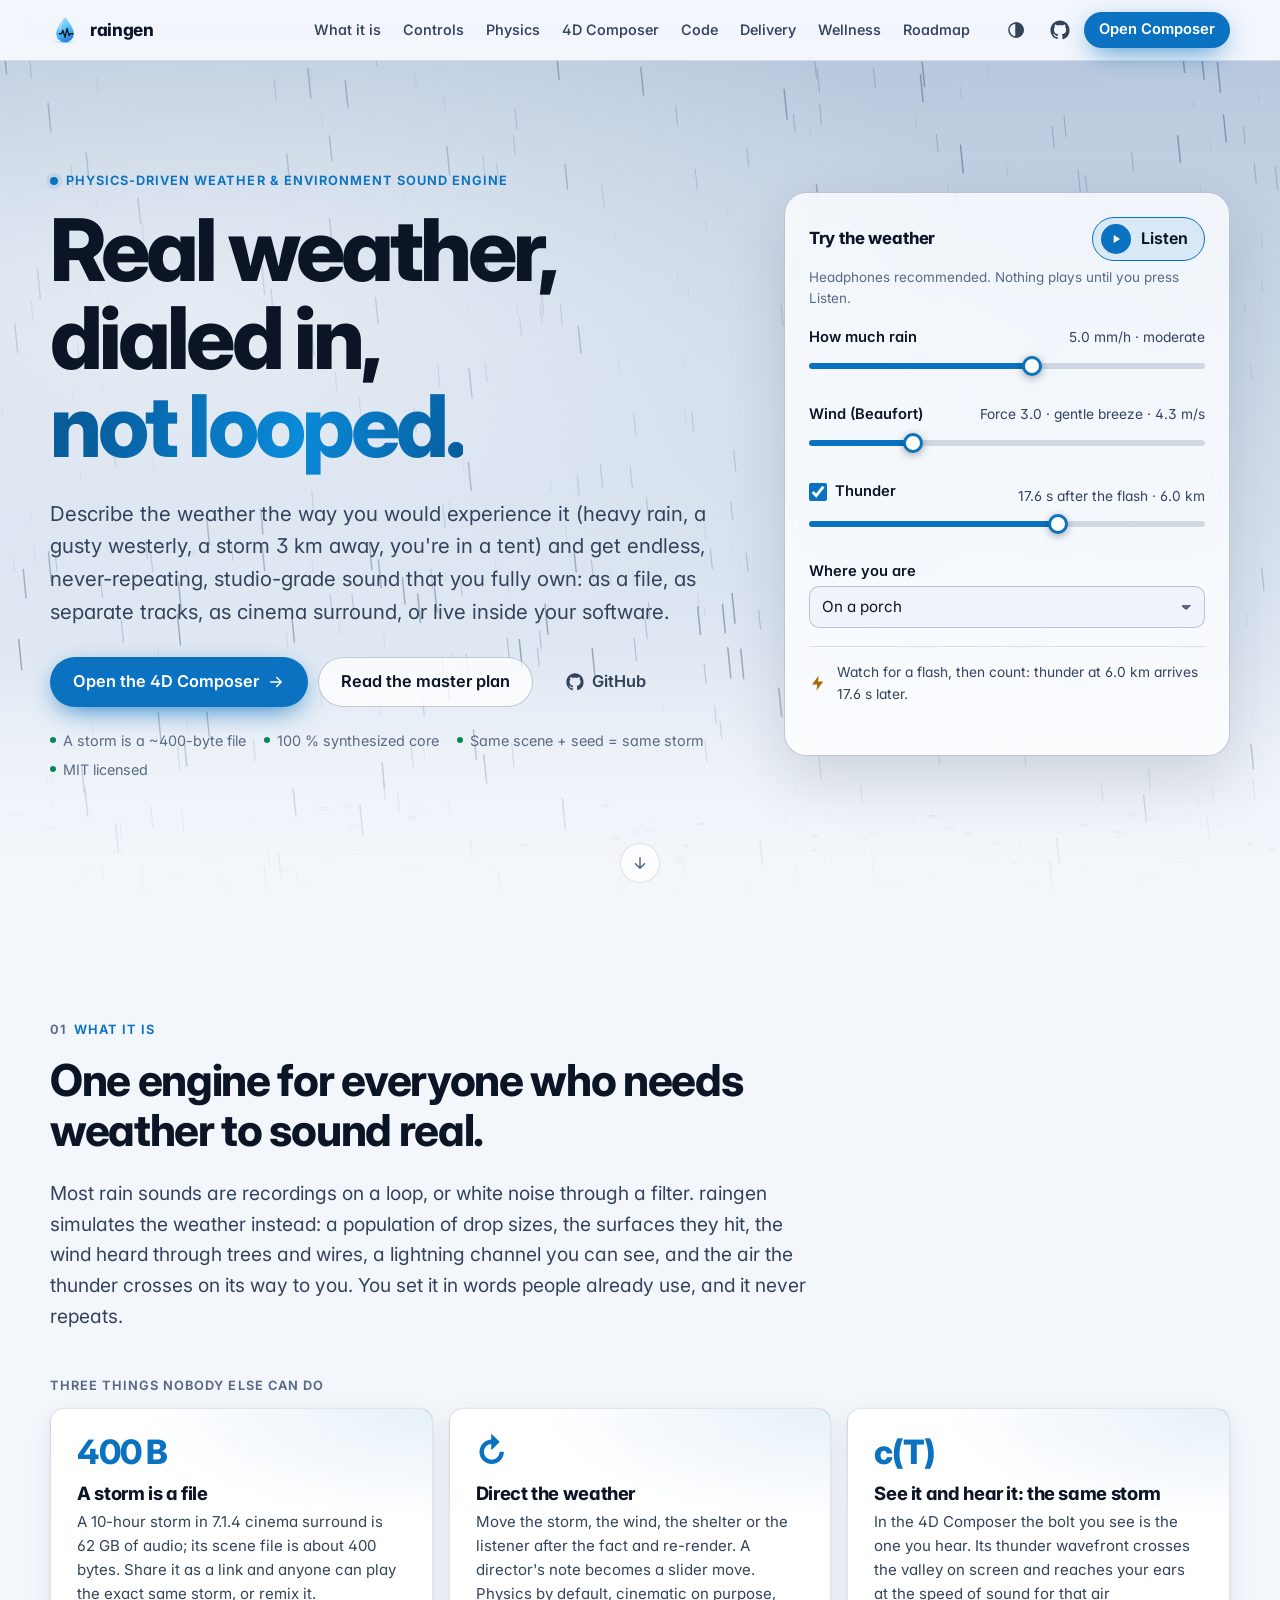
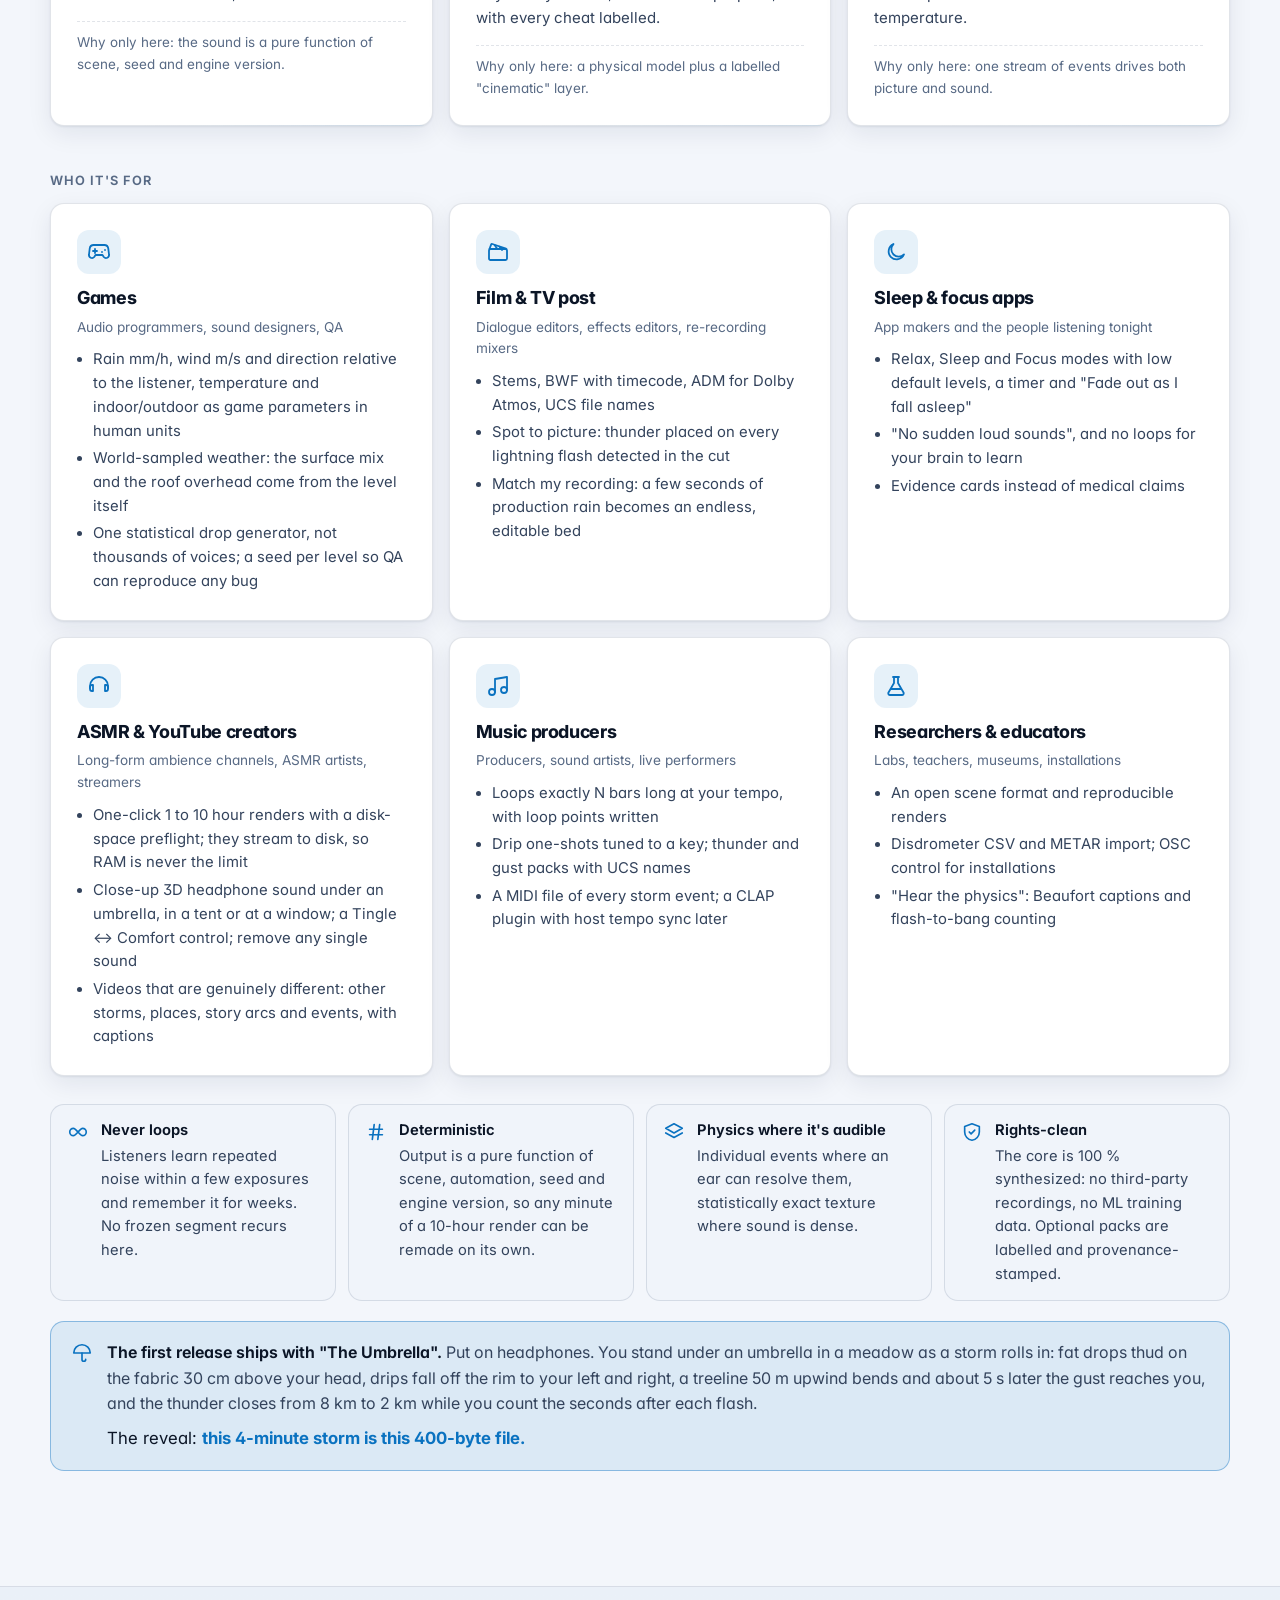
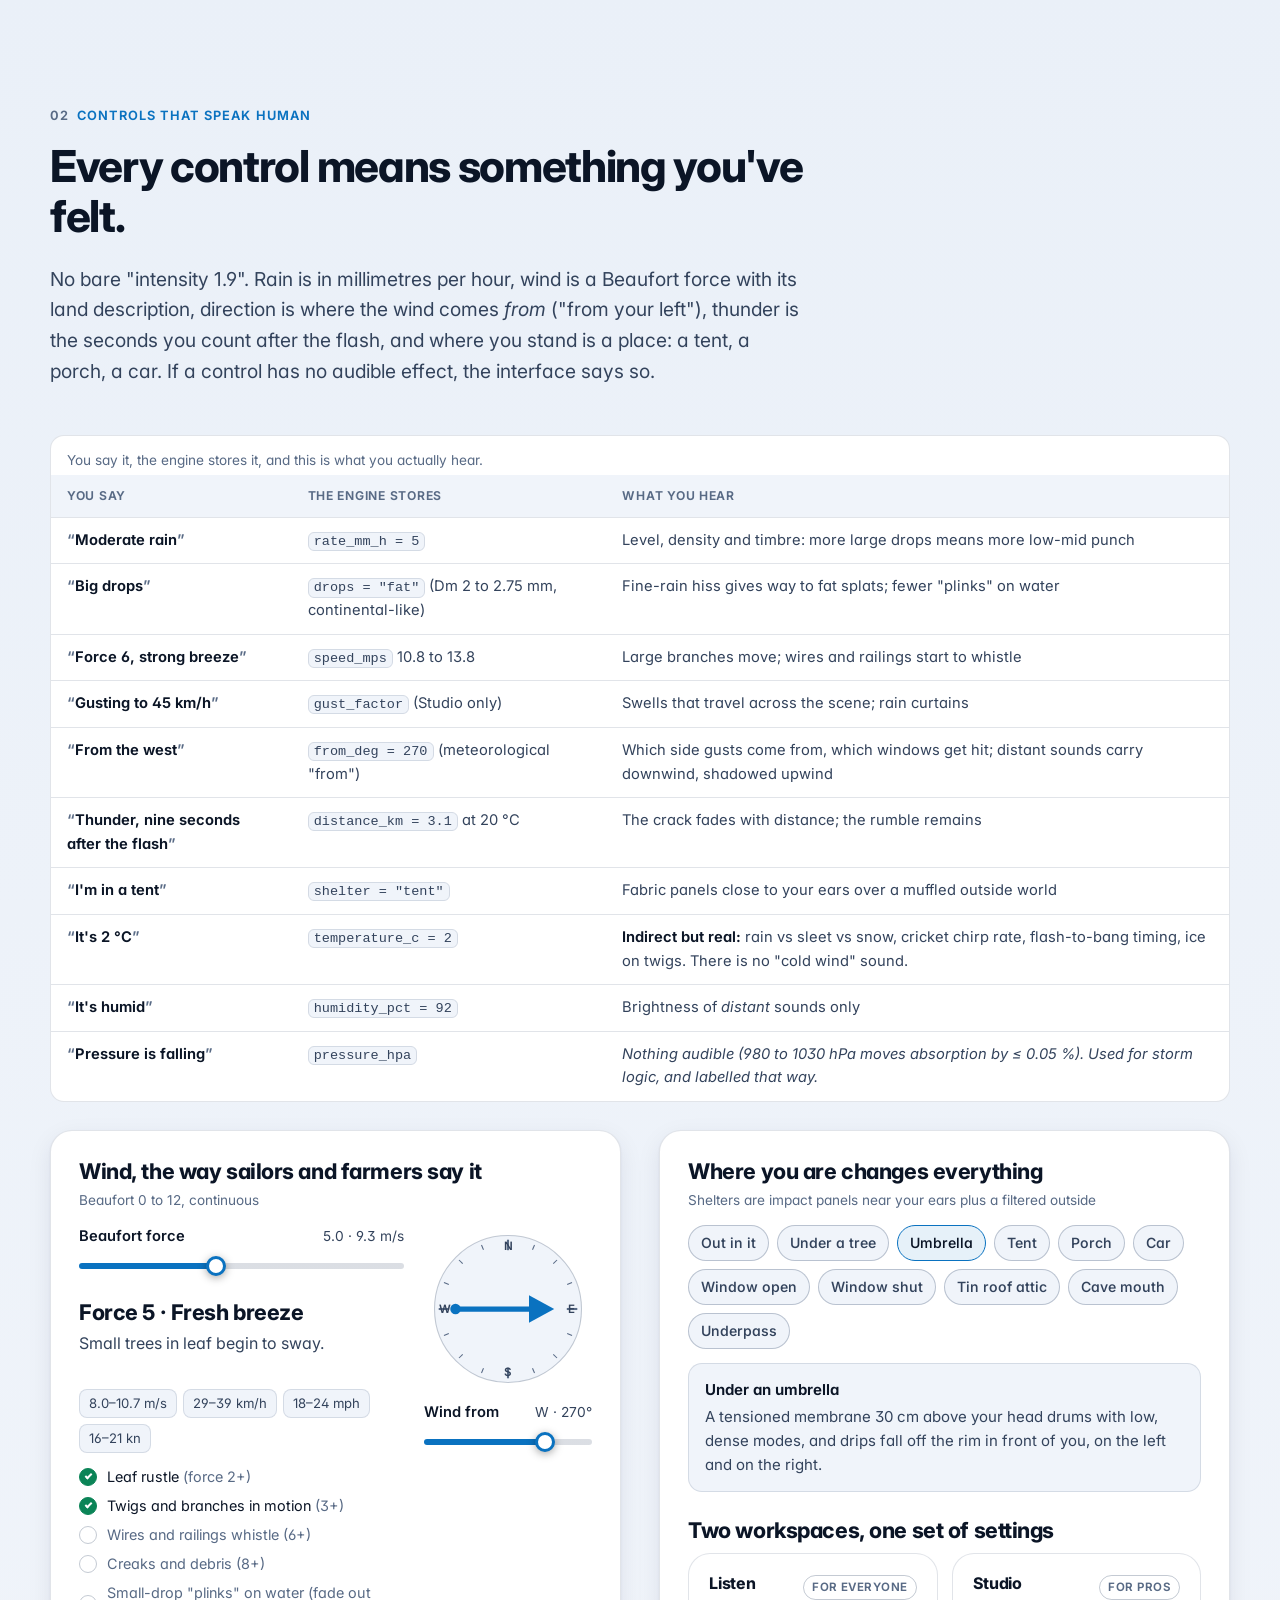
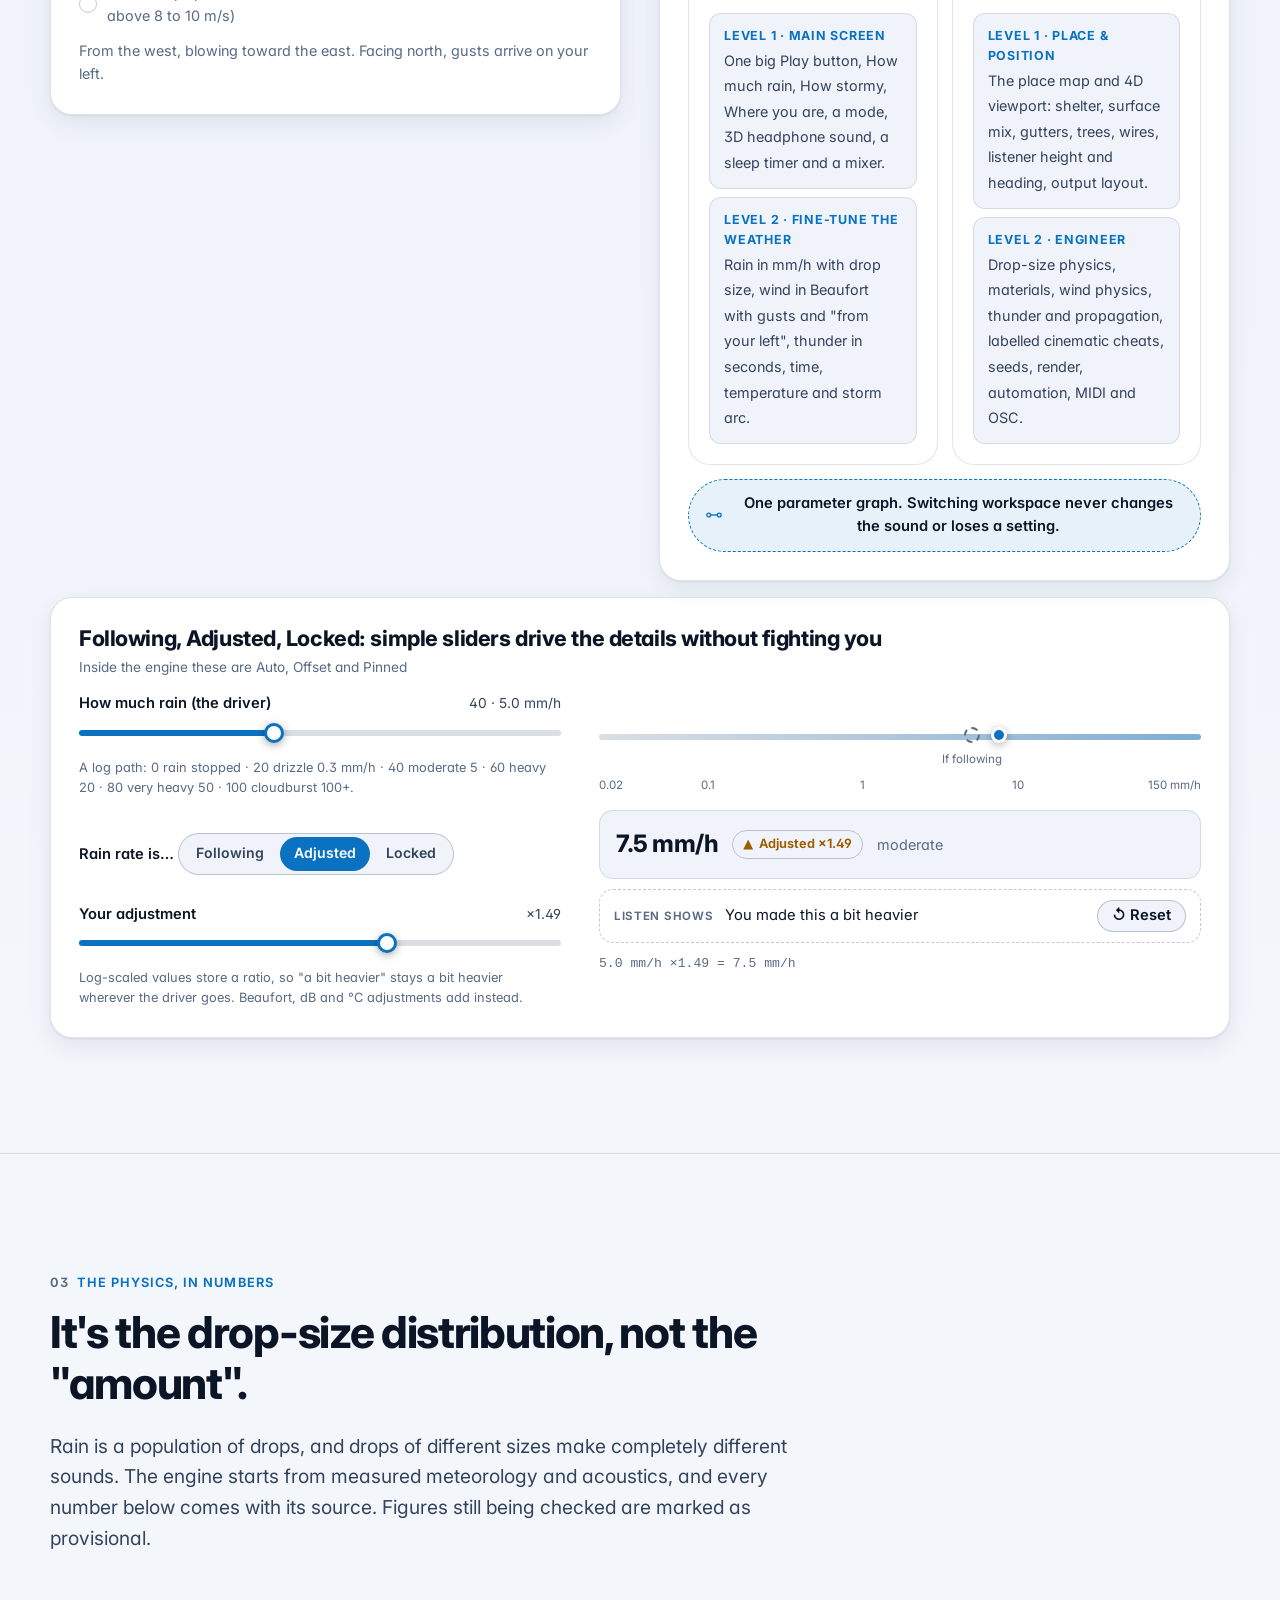
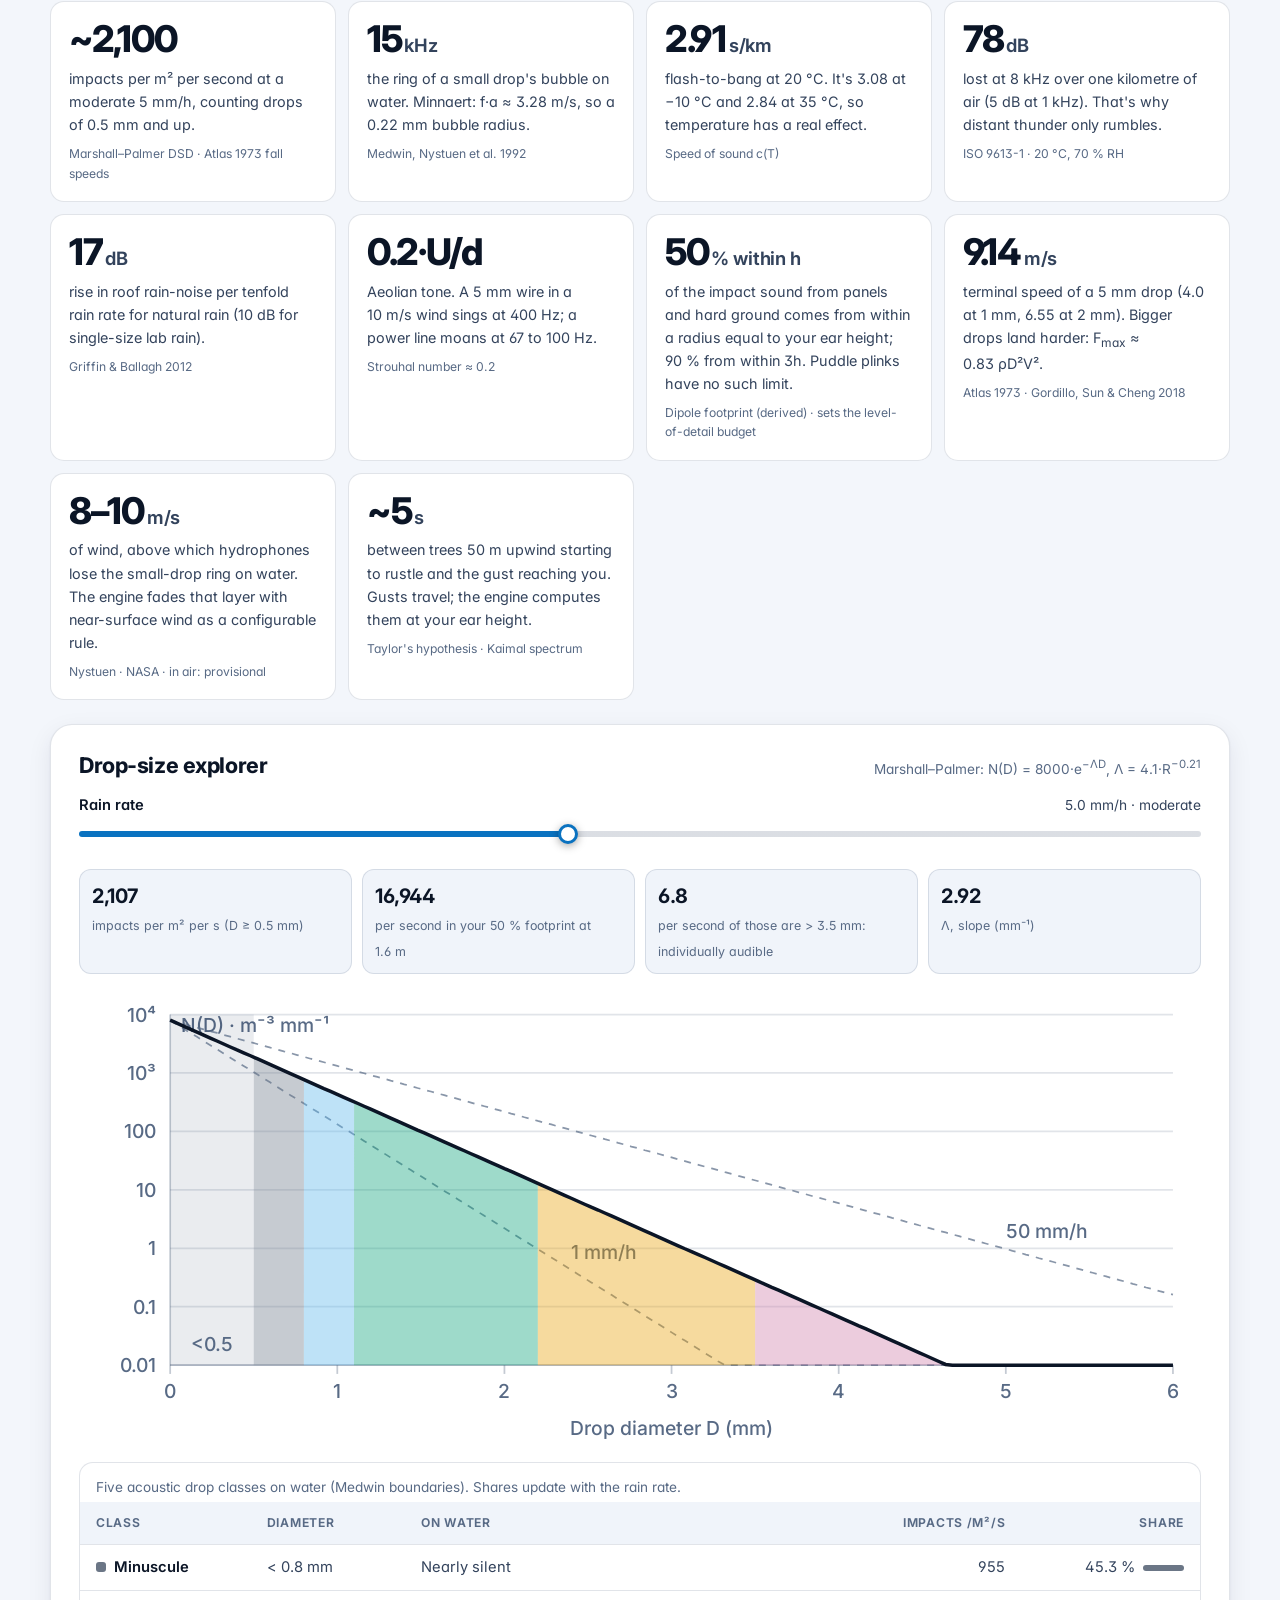
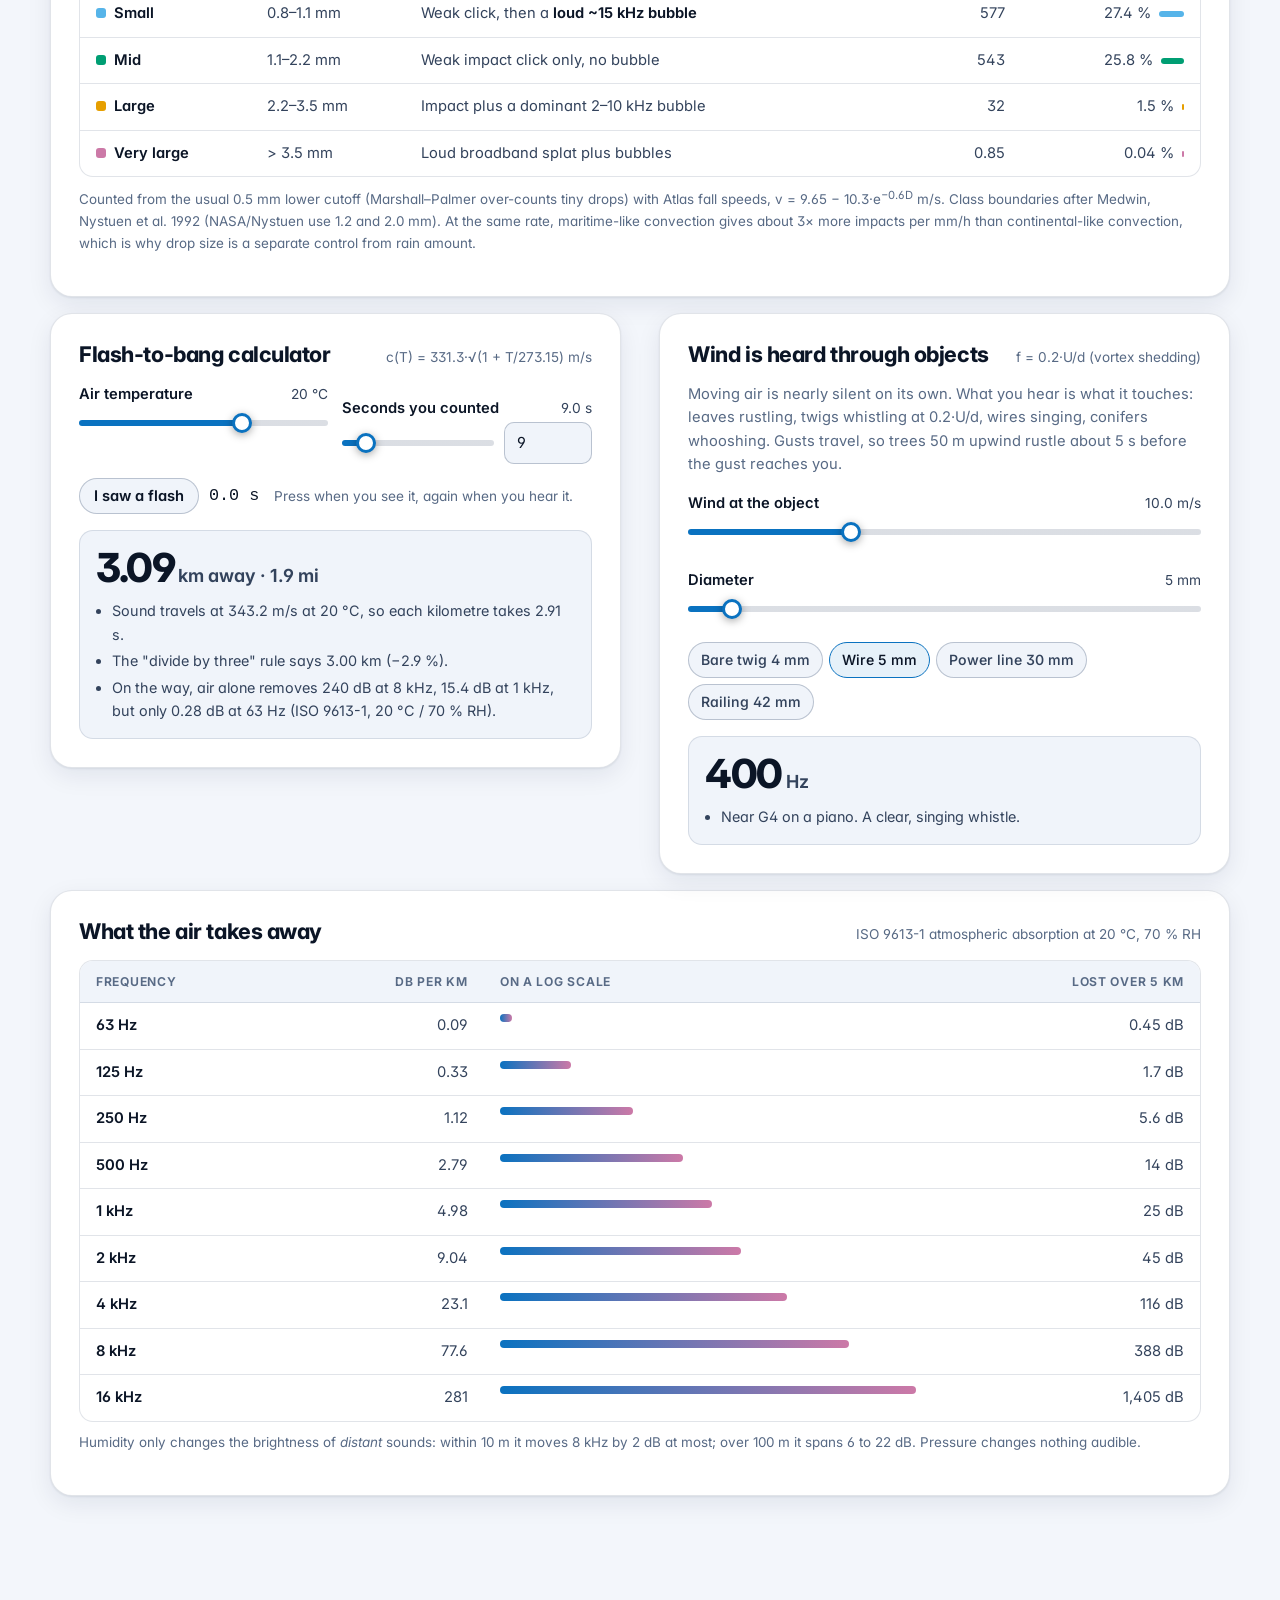
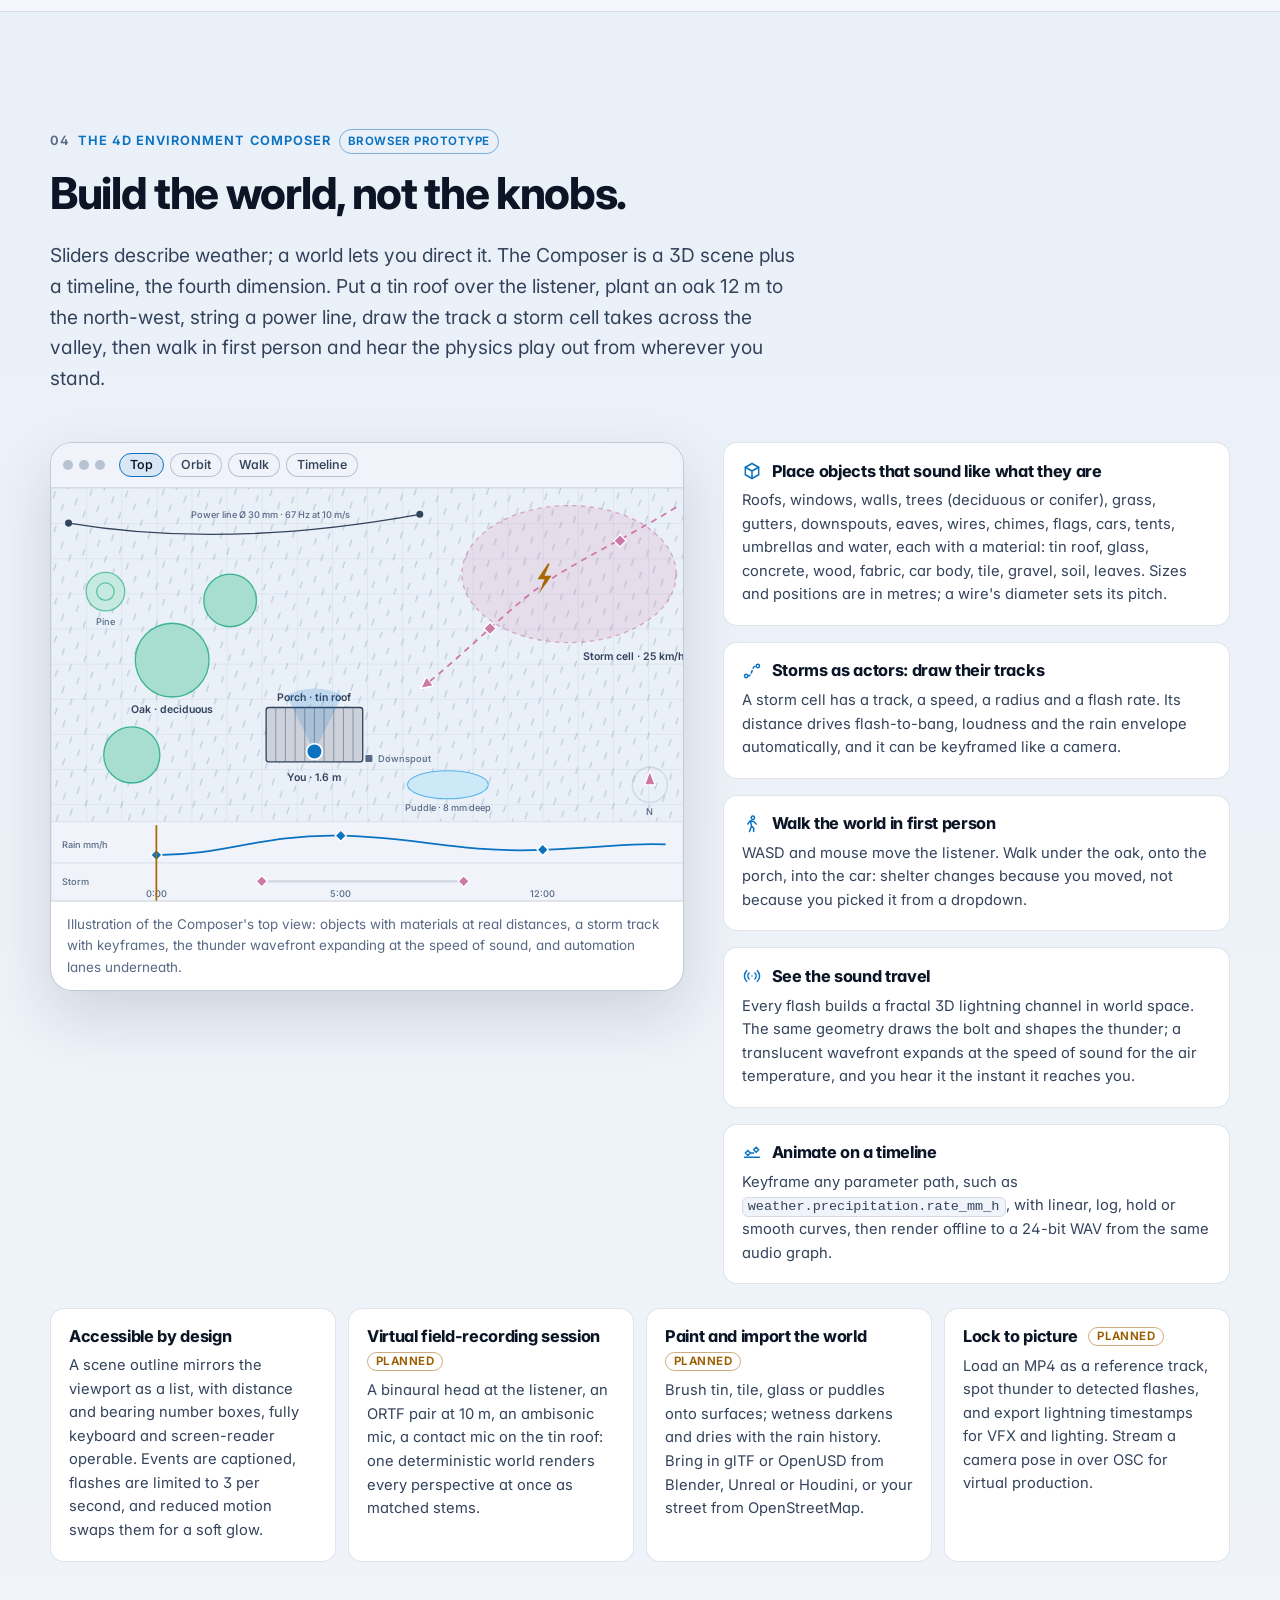
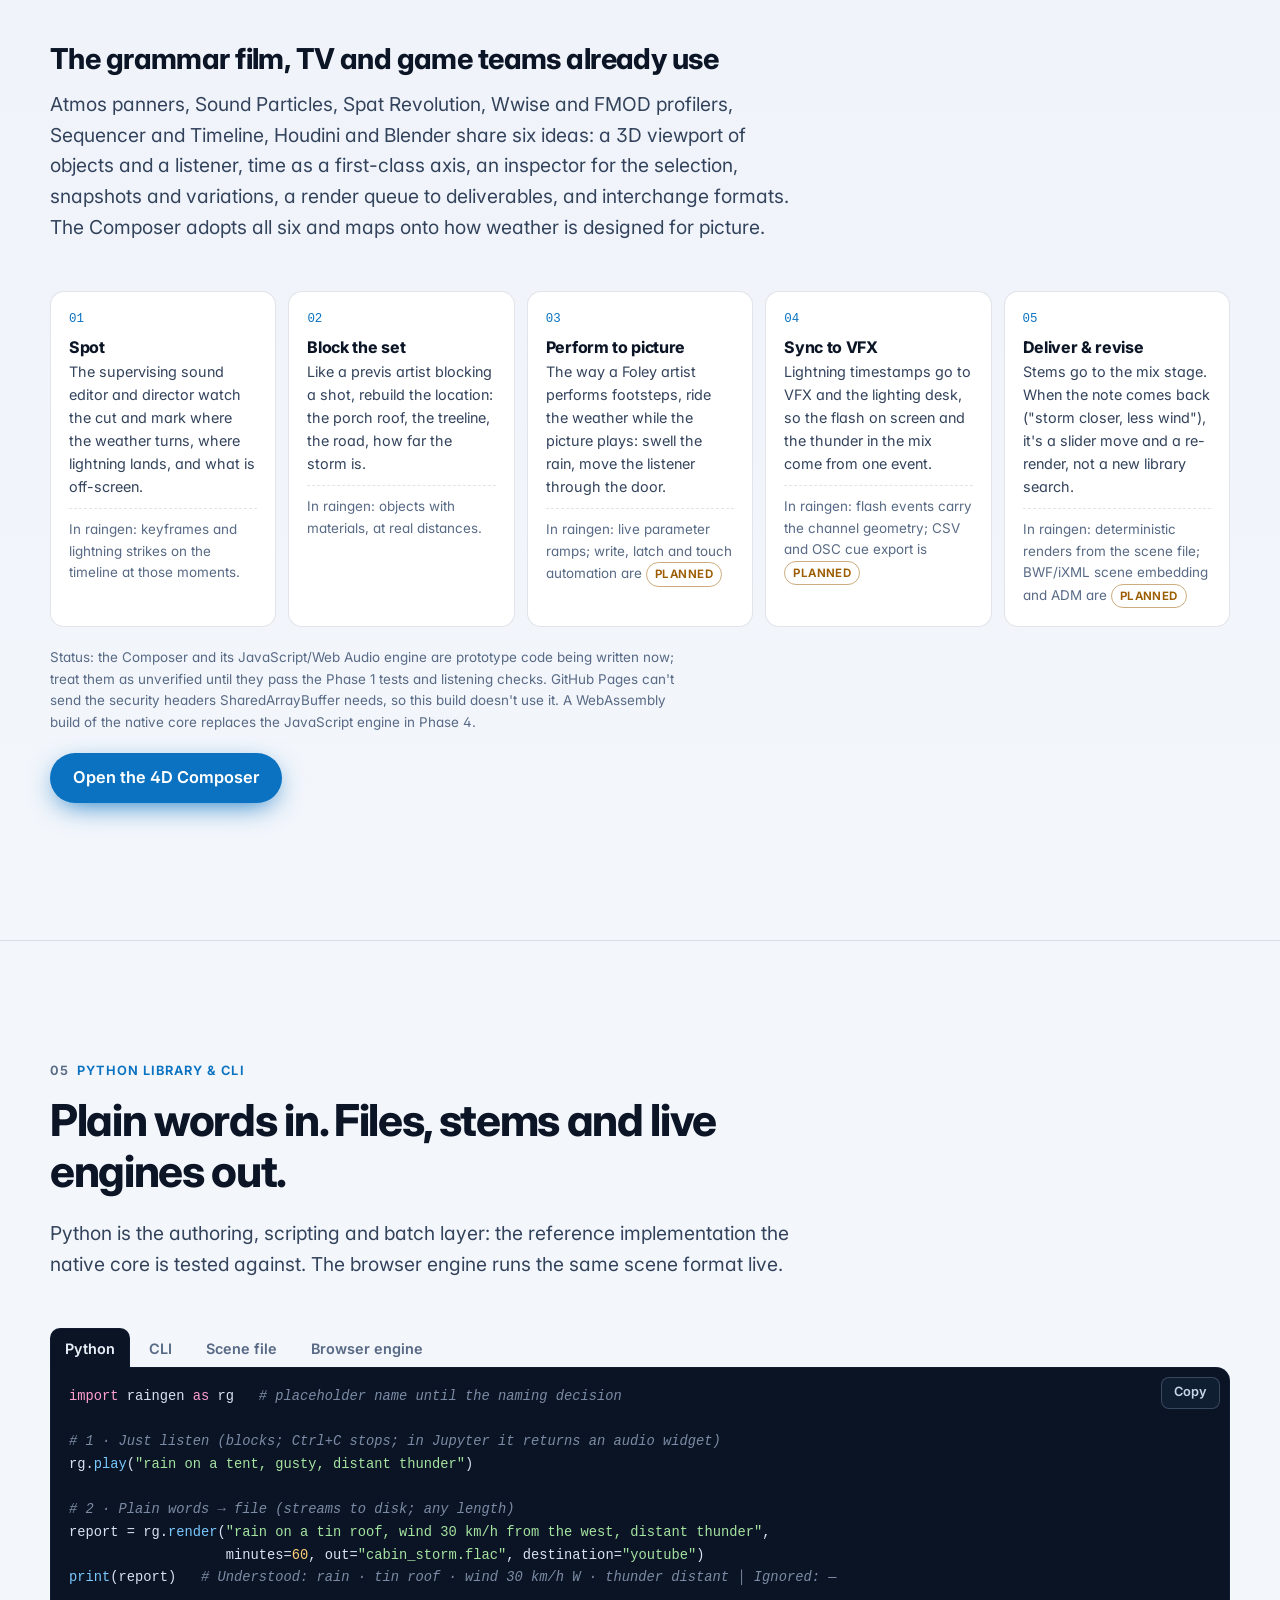
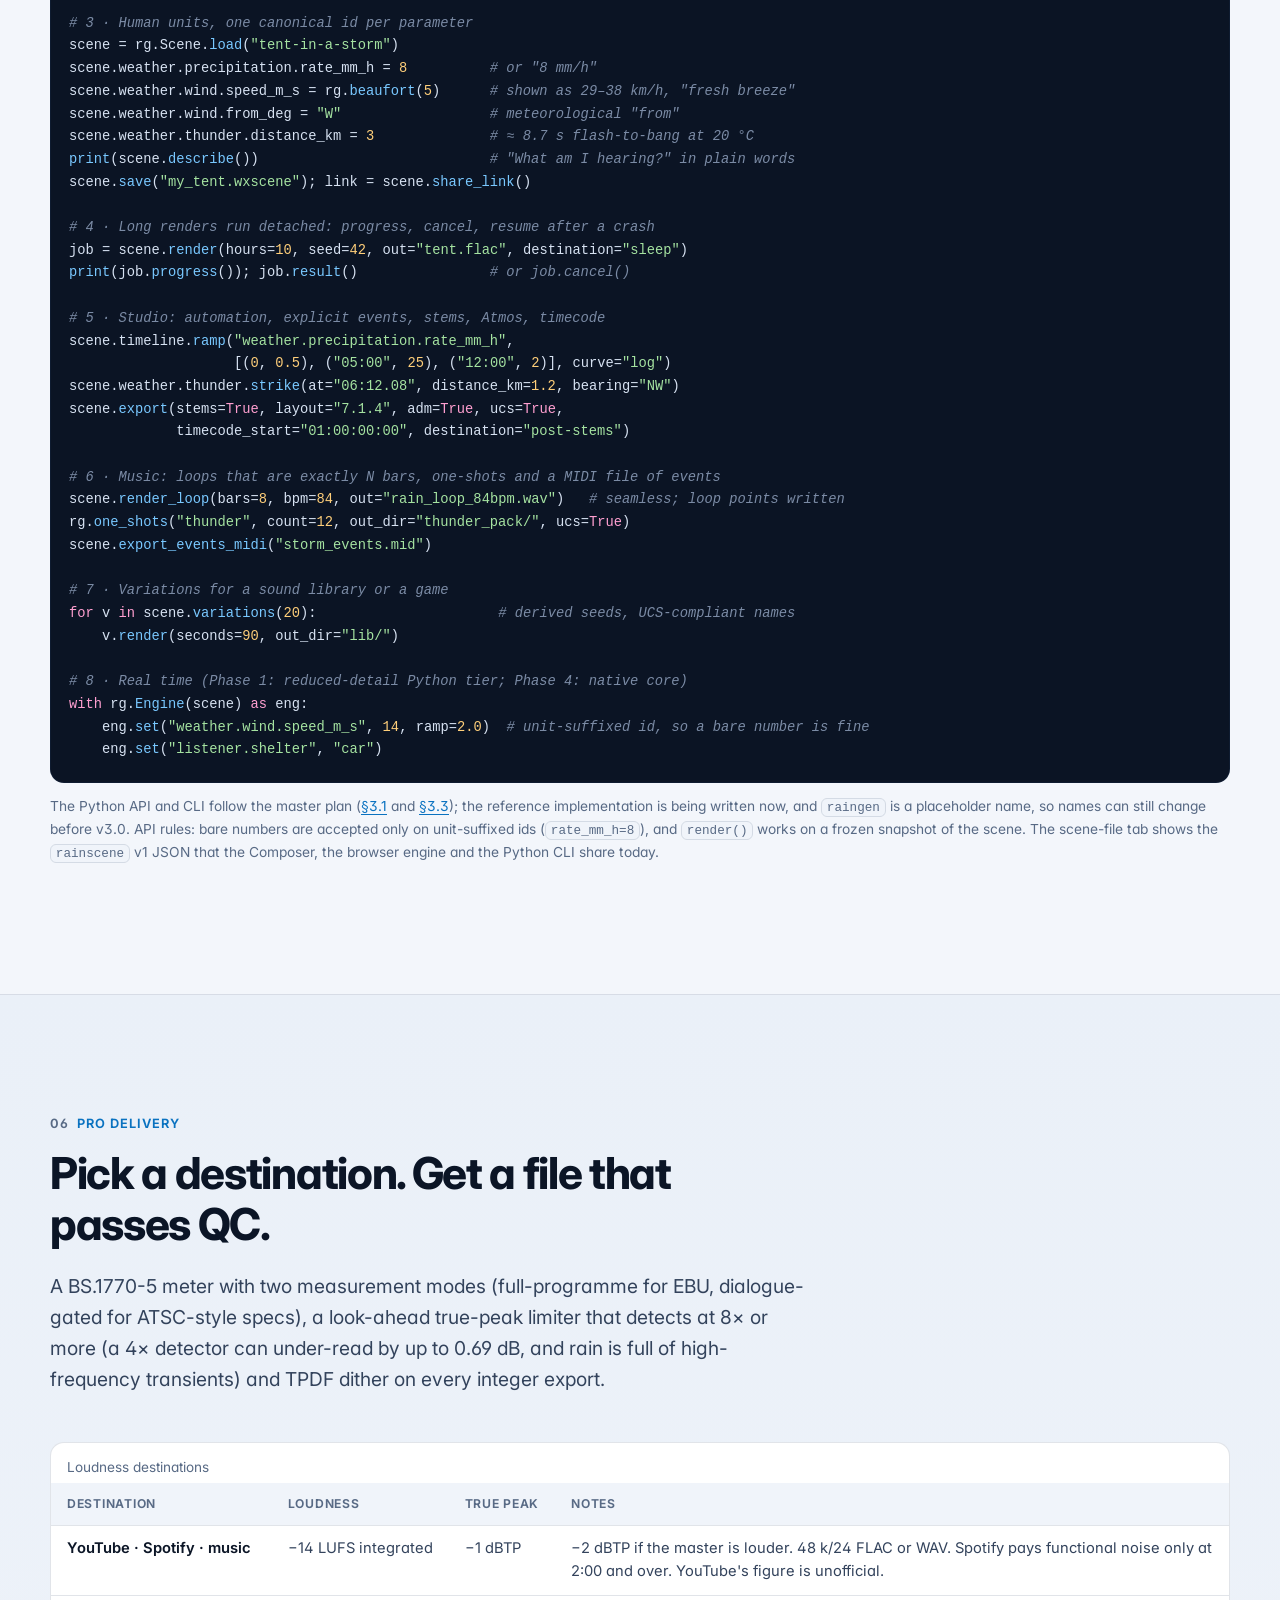
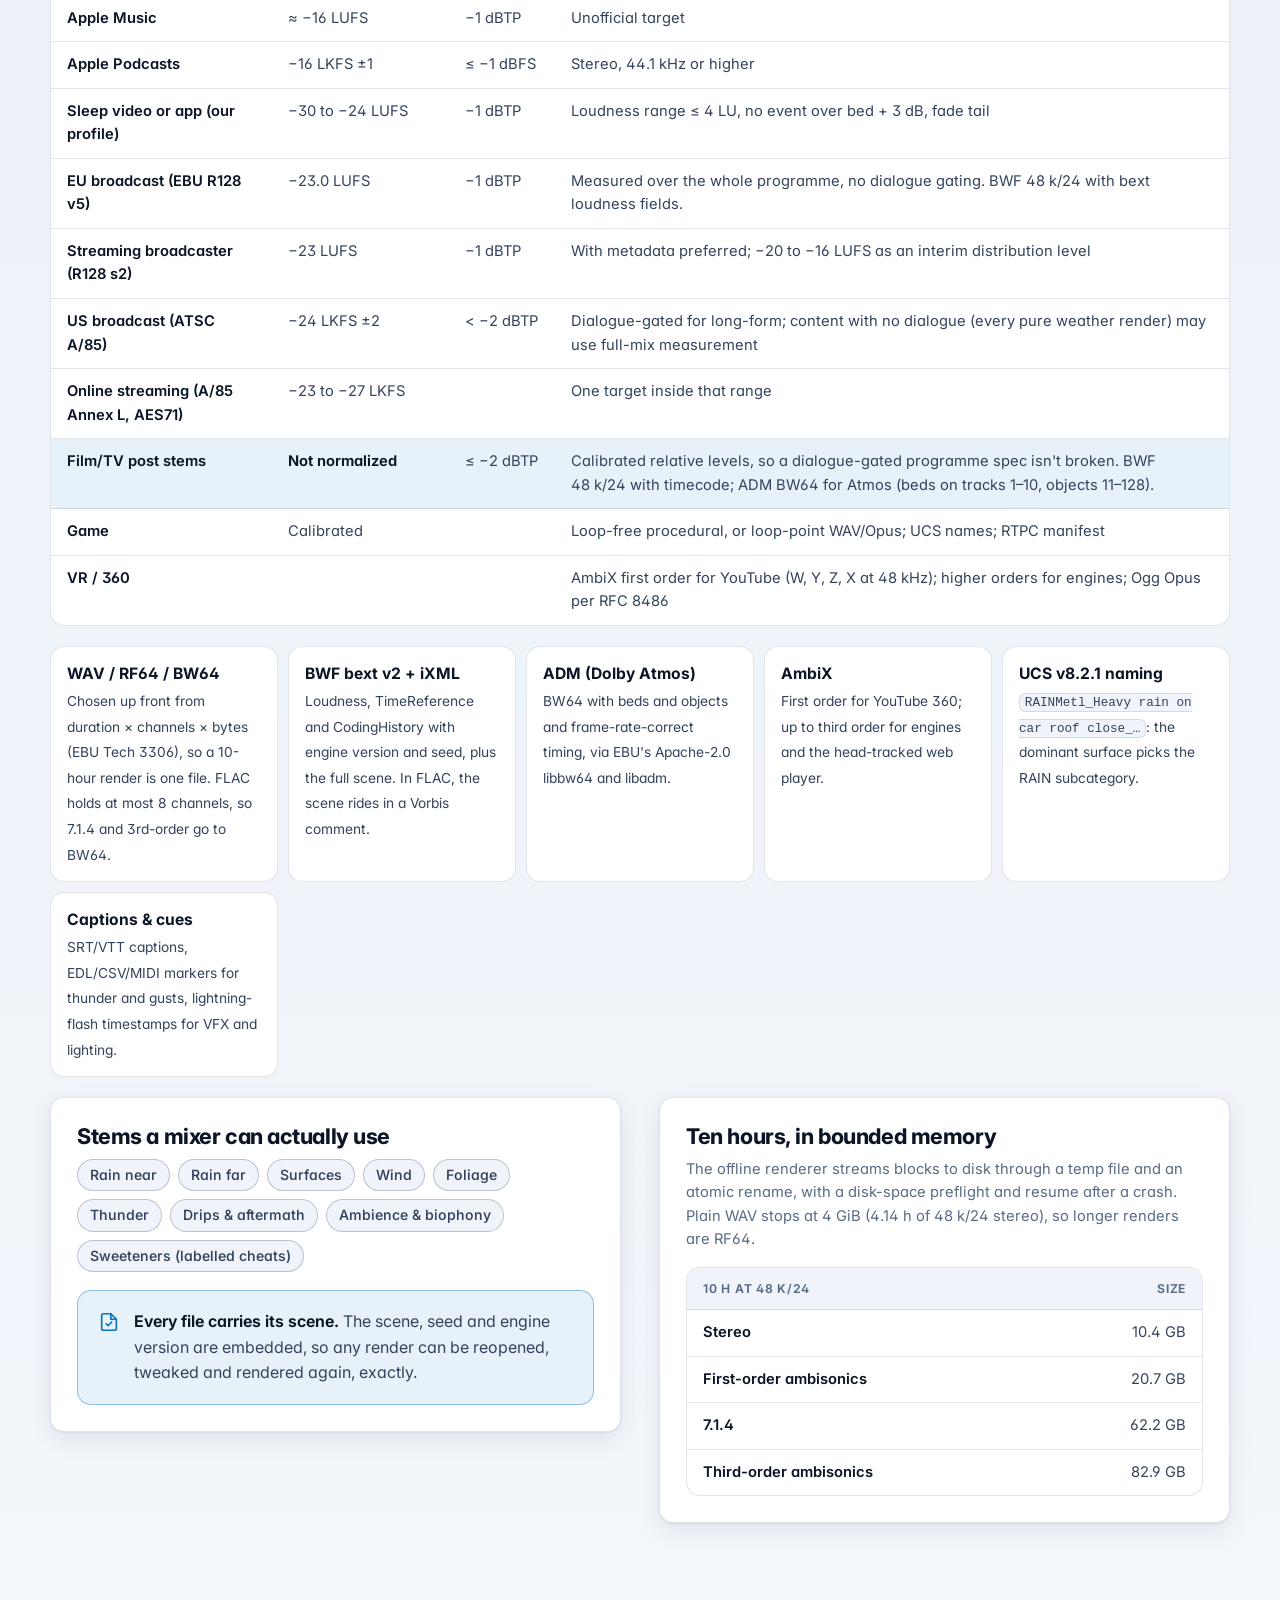
==== site/index.html @ 6b6c18a5 "feat: raingen weather engine, 4D Composer and master plan - raingen: physically based weather and en" ====
<!doctype html>
<html lang="en">
<head>
<meta charset="utf-8">
<meta name="viewport" content="width=device-width, initial-scale=1, viewport-fit=cover">
<title>raingen · Real weather, dialed in, not looped</title>
<meta name="description" content="Weather you can direct. A physics-driven weather and environment sound engine: describe the weather the way you would experience it (heavy rain, a gusty westerly, a storm 3 km away, you're in a tent) and get endless, never-repeating, studio-grade sound you fully own.">
<meta name="color-scheme" content="dark light">
<meta name="theme-color" content="#060a13" media="(prefers-color-scheme: dark)">
<meta name="theme-color" content="#f3f6fb" media="(prefers-color-scheme: light)">
<meta property="og:type" content="website">
<meta property="og:title" content="raingen · Real weather, dialed in, not looped">
<meta property="og:description" content="Weather you can direct: physics-driven, never-looping, deterministic weather sound for games, film and TV, sleep and focus apps, creators and musicians. MIT licensed.">
<meta name="twitter:card" content="summary">
<link rel="icon" href="assets/favicon.svg" type="image/svg+xml">
<link rel="preconnect" href="https://fonts.googleapis.com">
<link rel="preconnect" href="https://fonts.gstatic.com" crossorigin>
<link rel="stylesheet" href="https://fonts.googleapis.com/css2?family=Inter:wght@400..800&display=swap">
<link rel="stylesheet" href="assets/site.css">
<script>
  (function () {
    var d = document.documentElement;
    d.classList.add('js');
    try {
      var t = localStorage.getItem('rg-theme');
      if (t === 'light' || t === 'dark') d.setAttribute('data-theme', t);
    } catch (e) { /* storage blocked: follow the system theme */ }
  })();
</script>
</head>
<body>
<a class="skip-link" href="#main">Skip to content</a>

<header class="site-header" id="top">
  <div class="wrap header-inner">
    <a class="brand" href="./" aria-label="raingen, home">
      <img src="assets/logo.svg" alt="" width="30" height="30">
      <span>raingen <span class="brand-sub">RainGeneratorPy</span></span>
    </a>
    <nav class="site-nav" id="site-nav" aria-label="Page sections">
      <ul>
        <li><a href="#what">What it is</a></li>
        <li><a href="#controls">Controls</a></li>
        <li><a href="#physics">Physics</a></li>
        <li><a href="#composer">4D Composer</a></li>
        <li><a href="#code">Code</a></li>
        <li><a href="#delivery">Delivery</a></li>
        <li><a href="#wellness">Wellness</a></li>
        <li><a href="#roadmap">Roadmap</a></li>
      </ul>
    </nav>
    <div class="header-actions">
      <button class="icon-btn" type="button" data-theme-toggle aria-label="Theme: system. Switch theme" title="Theme: system">
        <svg viewBox="0 0 24 24" fill="none" stroke="currentColor" stroke-width="1.8" aria-hidden="true"><circle cx="12" cy="12" r="8.5"/><path d="M12 3.5v17a8.5 8.5 0 0 0 0-17Z" fill="currentColor"/></svg>
      </button>
      <a class="icon-btn" href="https://github.com/AhmadHassan-BTed/RainGeneratorPy" aria-label="RainGeneratorPy on GitHub" title="GitHub">
        <svg viewBox="0 0 24 24" fill="currentColor" aria-hidden="true"><path d="M12 .5C5.73.5.5 5.73.5 12a11.5 11.5 0 0 0 7.86 10.92c.58.1.79-.25.79-.56v-2c-3.2.7-3.87-1.37-3.87-1.37-.52-1.33-1.28-1.69-1.28-1.69-1.05-.72.08-.7.08-.7 1.16.08 1.77 1.19 1.77 1.19 1.03 1.77 2.7 1.26 3.36.96.1-.75.4-1.26.73-1.55-2.55-.29-5.24-1.28-5.24-5.69 0-1.26.45-2.29 1.19-3.1-.12-.29-.52-1.46.11-3.05 0 0 .97-.31 3.17 1.18a11 11 0 0 1 5.77 0c2.2-1.49 3.17-1.18 3.17-1.18.63 1.59.23 2.76.11 3.05.74.81 1.19 1.84 1.19 3.1 0 4.42-2.69 5.39-5.25 5.68.41.36.78 1.06.78 2.14v3.17c0 .31.21.67.8.56A11.5 11.5 0 0 0 23.5 12C23.5 5.73 18.27.5 12 .5Z"/></svg>
      </a>
      <a class="btn btn-primary btn-sm hide-sm" href="studio/">Open Composer</a>
      <button class="icon-btn menu-toggle" type="button" aria-expanded="false" aria-controls="site-nav" aria-label="Open menu">
        <svg viewBox="0 0 24 24" fill="none" stroke="currentColor" stroke-width="2" stroke-linecap="round" aria-hidden="true"><path d="M4 7h16M4 12h16M4 17h16"/></svg>
      </button>
    </div>
  </div>
</header>

<main id="main">

<!-- ================= HERO ================= -->
<section class="hero" aria-labelledby="hero-title">
  <canvas class="hero-sky" id="hero-sky" aria-hidden="true"></canvas>
  <div class="hero-veil" aria-hidden="true"></div>
  <div class="wrap hero-inner">
    <div class="hero-copy">
      <p class="eyebrow"><span class="dot" aria-hidden="true"></span>Physics-driven weather &amp; environment sound engine</p>
      <h1 id="hero-title">Real weather, dialed in, <em>not looped.</em></h1>
      <p class="lede">Describe the weather the way you would experience it (heavy rain, a gusty westerly, a storm 3&nbsp;km away, you're in a tent) and get endless, never-repeating, studio-grade sound that you fully own: as a file, as separate tracks, as cinema surround, or live inside your software.</p>
      <div class="cta-row">
        <a class="btn btn-primary btn-lg" href="studio/">
          Open the 4D Composer
          <svg viewBox="0 0 24 24" fill="none" stroke="currentColor" stroke-width="2" stroke-linecap="round" stroke-linejoin="round" aria-hidden="true"><path d="M5 12h14M13 6l6 6-6 6"/></svg>
        </a>
        <a class="btn btn-ghost btn-lg" href="plan.html">Read the master plan</a>
        <a class="btn btn-quiet btn-lg" href="https://github.com/AhmadHassan-BTed/RainGeneratorPy">
          <svg viewBox="0 0 24 24" fill="currentColor" aria-hidden="true"><path d="M12 .5C5.73.5.5 5.73.5 12a11.5 11.5 0 0 0 7.86 10.92c.58.1.79-.25.79-.56v-2c-3.2.7-3.87-1.37-3.87-1.37-.52-1.33-1.28-1.69-1.28-1.69-1.05-.72.08-.7.08-.7 1.16.08 1.77 1.19 1.77 1.19 1.03 1.77 2.7 1.26 3.36.96.1-.75.4-1.26.73-1.55-2.55-.29-5.24-1.28-5.24-5.69 0-1.26.45-2.29 1.19-3.1-.12-.29-.52-1.46.11-3.05 0 0 .97-.31 3.17 1.18a11 11 0 0 1 5.77 0c2.2-1.49 3.17-1.18 3.17-1.18.63 1.59.23 2.76.11 3.05.74.81 1.19 1.84 1.19 3.1 0 4.42-2.69 5.39-5.25 5.68.41.36.78 1.06.78 2.14v3.17c0 .31.21.67.8.56A11.5 11.5 0 0 0 23.5 12C23.5 5.73 18.27.5 12 .5Z"/></svg>
          GitHub
        </a>
      </div>
      <ul class="hero-facts">
        <li>A storm is a ~400-byte file</li>
        <li>100&nbsp;% synthesized core</li>
        <li>Same scene + seed = same storm</li>
        <li>MIT licensed</li>
      </ul>
    </div>

    <aside class="console" aria-labelledby="console-title">
      <div class="console-head">
        <h2 id="console-title" class="console-title">Try the weather</h2>
        <button id="listen" class="listen-btn" type="button" aria-pressed="false">
          <span class="listen-icon" aria-hidden="true">
            <svg class="i-play" viewBox="0 0 24 24"><path d="M8 5v14l11-7Z" fill="currentColor"/></svg>
            <svg class="i-pause" viewBox="0 0 24 24" hidden><path d="M7 5h4v14H7zM13 5h4v14h-4z" fill="currentColor"/></svg>
          </span>
          <span id="listen-label">Listen</span>
        </button>
      </div>
      <p class="console-note" id="listen-status">Headphones recommended. Nothing plays until you press Listen.</p>

      <div class="field">
        <div class="field-row"><label for="c-rain">How much rain</label><output id="c-rain-out" for="c-rain">5.0 mm/h · moderate</output></div>
        <input type="range" id="c-rain" min="0" max="1000" step="1" value="566">
      </div>
      <div class="field">
        <div class="field-row"><label for="c-wind">Wind (Beaufort)</label><output id="c-wind-out" for="c-wind">Force 3 · gentle breeze</output></div>
        <input type="range" id="c-wind" min="0" max="12" step="0.1" value="3">
      </div>
      <div class="field">
        <div class="field-row">
          <label class="check" for="c-thunder-on"><input type="checkbox" id="c-thunder-on" checked> <span class="label">Thunder</span></label>
          <output id="c-thunder-out" for="c-thunder">17.6 s after the flash · 6.0 km</output>
        </div>
        <input type="range" id="c-thunder" min="0" max="1000" step="1" value="635" aria-label="Seconds between flash and thunder">
      </div>
      <div class="field">
        <div class="field-row"><label for="c-shelter">Where you are</label></div>
        <select id="c-shelter">
          <option value="open">Out in it</option>
          <option value="tree">Under a tree</option>
          <option value="umbrella">Under an umbrella</option>
          <option value="porch" selected>On a porch</option>
          <option value="tent">In a tent</option>
          <option value="room_open">Indoors, window open</option>
          <option value="room_closed">Indoors, window shut</option>
          <option value="car">In a car, wipers on</option>
          <option value="attic">Attic under a tin roof</option>
        </select>
      </div>

      <div class="console-foot">
        <div class="flash-counter" id="flash-counter">
          <svg class="bolt" viewBox="0 0 24 24" fill="currentColor" aria-hidden="true"><path d="M13 2 4 14h7l-1 8 9-12h-7l1-8Z"/></svg>
          <span id="flash-text">Watch for a flash, then count: thunder at 6.0&nbsp;km arrives 17.6&nbsp;s later.</span>
        </div>
        <p class="captions" id="captions" aria-live="polite"></p>
        <div class="meter-line" id="meter" hidden>
          <span id="meter-text">-- LUFS</span>
          <span class="meter-bar" aria-hidden="true"><span id="meter-fill"></span></span>
        </div>
      </div>
    </aside>
  </div>
  <a class="scroll-cue" href="#what" aria-label="Scroll to: What it is">
    <svg viewBox="0 0 24 24" fill="none" stroke="currentColor" stroke-width="2" stroke-linecap="round" stroke-linejoin="round" aria-hidden="true"><path d="M12 5v14M6 13l6 6 6-6"/></svg>
  </a>
</section>

<!-- ================= 1. WHAT IT IS ================= -->
<section class="section" id="what" aria-labelledby="what-title">
  <div class="wrap">
    <div class="section-head reveal">
      <p class="eyebrow"><span class="idx">01</span> What it is</p>
      <h2 id="what-title">One engine for everyone who needs weather to sound real.</h2>
      <p class="lede">Most rain sounds are recordings on a loop, or white noise through a filter. raingen simulates the weather instead: a population of drop sizes, the surfaces they hit, the wind heard through trees and wires, a lightning channel you can see, and the air the thunder crosses on its way to you. You set it in words people already use, and it never repeats.</p>
    </div>

    <h3 class="subhead reveal">Three things nobody else can do</h3>
    <div class="grid grid-3 trio">
      <article class="card trio-card reveal">
        <span class="trio-num" aria-hidden="true">400&nbsp;B</span>
        <h4>A storm is a file</h4>
        <p>A 10-hour storm in 7.1.4 cinema surround is 62&nbsp;GB of audio; its scene file is about 400 bytes. Share it as a link and anyone can play the exact same storm, or remix it.</p>
        <p class="why">Why only here: the sound is a pure function of scene, seed and engine version.</p>
      </article>
      <article class="card trio-card reveal">
        <span class="trio-num" aria-hidden="true">↻</span>
        <h4>Direct the weather</h4>
        <p>Move the storm, the wind, the shelter or the listener after the fact and re-render. A director's note becomes a slider move. Physics by default, cinematic on purpose, with every cheat labelled.</p>
        <p class="why">Why only here: a physical model plus a labelled "cinematic" layer.</p>
      </article>
      <article class="card trio-card reveal">
        <span class="trio-num" aria-hidden="true">c(T)</span>
        <h4>See it and hear it: the same storm</h4>
        <p>In the 4D Composer the bolt you see is the one you hear. Its thunder wavefront crosses the valley on screen and reaches your ears at the speed of sound for that air temperature.</p>
        <p class="why">Why only here: one stream of events drives both picture and sound.</p>
      </article>
    </div>

    <h3 class="subhead reveal">Who it's for</h3>
    <div class="grid grid-3">
      <article class="card audience-card reveal">
        <div class="icon" aria-hidden="true"><svg viewBox="0 0 24 24" fill="none" stroke="currentColor" stroke-width="1.8" stroke-linecap="round" stroke-linejoin="round"><path d="M6 11h4M8 9v4M15 12h.01M18 10h.01"/><path d="M17.3 5H6.7a4 4 0 0 0-3.96 3.43L2 14.5A3 3 0 0 0 7.2 17l1.3-2h7l1.3 2a3 3 0 0 0 5.2-2.5l-.74-6.07A4 4 0 0 0 17.3 5Z"/></svg></div>
        <h4>Games</h4>
        <p class="who">Audio programmers, sound designers, QA</p>
        <ul>
          <li>Rain mm/h, wind m/s and direction relative to the listener, temperature and indoor/outdoor as game parameters in human units</li>
          <li>World-sampled weather: the surface mix and the roof overhead come from the level itself</li>
          <li>One statistical drop generator, not thousands of voices; a seed per level so QA can reproduce any bug</li>
        </ul>
      </article>
      <article class="card audience-card reveal">
        <div class="icon" aria-hidden="true"><svg viewBox="0 0 24 24" fill="none" stroke="currentColor" stroke-width="1.8" stroke-linecap="round" stroke-linejoin="round"><rect x="3" y="9" width="18" height="11" rx="1.5"/><path d="m3.5 9 1.6-4.4a1 1 0 0 1 1.25-.6L20 8.6"/><path d="m8.6 5.1 2.4 3.5M13.6 6.7l2.4 3.4"/></svg></div>
        <h4>Film &amp; TV post</h4>
        <p class="who">Dialogue editors, effects editors, re-recording mixers</p>
        <ul>
          <li>Stems, BWF with timecode, ADM for Dolby Atmos, UCS file names</li>
          <li>Spot to picture: thunder placed on every lightning flash detected in the cut</li>
          <li>Match my recording: a few seconds of production rain becomes an endless, editable bed</li>
        </ul>
      </article>
      <article class="card audience-card reveal">
        <div class="icon" aria-hidden="true"><svg viewBox="0 0 24 24" fill="none" stroke="currentColor" stroke-width="1.8" stroke-linecap="round" stroke-linejoin="round"><path d="M20 14.5A8 8 0 1 1 9.5 4a6.5 6.5 0 0 0 10.5 10.5Z"/></svg></div>
        <h4>Sleep &amp; focus apps</h4>
        <p class="who">App makers and the people listening tonight</p>
        <ul>
          <li>Relax, Sleep and Focus modes with low default levels, a timer and "Fade out as I fall asleep"</li>
          <li>"No sudden loud sounds", and no loops for your brain to learn</li>
          <li>Evidence cards instead of medical claims</li>
        </ul>
      </article>
      <article class="card audience-card reveal">
        <div class="icon" aria-hidden="true"><svg viewBox="0 0 24 24" fill="none" stroke="currentColor" stroke-width="1.8" stroke-linecap="round" stroke-linejoin="round"><path d="M3 14v-2a9 9 0 0 1 18 0v2"/><path d="M21 15a2 2 0 0 1-2 2h-1v-6h1a2 2 0 0 1 2 2v2ZM3 15a2 2 0 0 0 2 2h1v-6H5a2 2 0 0 0-2 2v2Z"/></svg></div>
        <h4>ASMR &amp; YouTube creators</h4>
        <p class="who">Long-form ambience channels, ASMR artists, streamers</p>
        <ul>
          <li>One-click 1 to 10 hour renders with a disk-space preflight; they stream to disk, so RAM is never the limit</li>
          <li>Close-up 3D headphone sound under an umbrella, in a tent or at a window; a Tingle ↔ Comfort control; remove any single sound</li>
          <li>Videos that are genuinely different: other storms, places, story arcs and events, with captions</li>
        </ul>
      </article>
      <article class="card audience-card reveal">
        <div class="icon" aria-hidden="true"><svg viewBox="0 0 24 24" fill="none" stroke="currentColor" stroke-width="1.8" stroke-linecap="round" stroke-linejoin="round"><path d="M9 18V5l12-2v13"/><circle cx="6" cy="18" r="3"/><circle cx="18" cy="16" r="3"/></svg></div>
        <h4>Music producers</h4>
        <p class="who">Producers, sound artists, live performers</p>
        <ul>
          <li>Loops exactly N bars long at your tempo, with loop points written</li>
          <li>Drip one-shots tuned to a key; thunder and gust packs with UCS names</li>
          <li>A MIDI file of every storm event; a CLAP plugin with host tempo sync later</li>
        </ul>
      </article>
      <article class="card audience-card reveal">
        <div class="icon" aria-hidden="true"><svg viewBox="0 0 24 24" fill="none" stroke="currentColor" stroke-width="1.8" stroke-linecap="round" stroke-linejoin="round"><path d="M9 3h6M10 3v6L4.5 18.5A1.7 1.7 0 0 0 6 21h12a1.7 1.7 0 0 0 1.5-2.5L14 9V3"/><path d="M7 15h10"/></svg></div>
        <h4>Researchers &amp; educators</h4>
        <p class="who">Labs, teachers, museums, installations</p>
        <ul>
          <li>An open scene format and reproducible renders</li>
          <li>Disdrometer CSV and METAR import; OSC control for installations</li>
          <li>"Hear the physics": Beaufort captions and flash-to-bang counting</li>
        </ul>
      </article>
    </div>

    <div class="pillars">
      <div class="pillar reveal">
        <svg viewBox="0 0 24 24" fill="none" stroke="currentColor" stroke-width="1.8" stroke-linecap="round" stroke-linejoin="round" aria-hidden="true"><path d="M7 8a4 4 0 1 0 0 8c3 0 7-8 10-8a4 4 0 1 1 0 8c-3 0-7-8-10-8Z"/></svg>
        <p><strong>Never loops</strong>Listeners learn repeated noise within a few exposures and remember it for weeks. No frozen segment recurs here.</p>
      </div>
      <div class="pillar reveal">
        <svg viewBox="0 0 24 24" fill="none" stroke="currentColor" stroke-width="1.8" stroke-linecap="round" stroke-linejoin="round" aria-hidden="true"><path d="M5 9h14M5 15h14M10 4 8 20M16 4l-2 16"/></svg>
        <p><strong>Deterministic</strong>Output is a pure function of scene, automation, seed and engine version, so any minute of a 10-hour render can be remade on its own.</p>
      </div>
      <div class="pillar reveal">
        <svg viewBox="0 0 24 24" fill="none" stroke="currentColor" stroke-width="1.8" stroke-linecap="round" stroke-linejoin="round" aria-hidden="true"><path d="m12 3 9 5-9 5-9-5 9-5Z"/><path d="m3 13 9 5 9-5"/></svg>
        <p><strong>Physics where it's audible</strong>Individual events where an ear can resolve them, statistically exact texture where sound is dense.</p>
      </div>
      <div class="pillar reveal">
        <svg viewBox="0 0 24 24" fill="none" stroke="currentColor" stroke-width="1.8" stroke-linecap="round" stroke-linejoin="round" aria-hidden="true"><path d="M12 3 4 6v6c0 4.5 3.4 8.3 8 9 4.6-.7 8-4.5 8-9V6l-8-3Z"/><path d="m9 12 2 2 4-4"/></svg>
        <p><strong>Rights-clean</strong>The core is 100&nbsp;% synthesized: no third-party recordings, no ML training data. Optional packs are labelled and provenance-stamped.</p>
      </div>
    </div>

    <div class="callout umbrella reveal">
      <svg viewBox="0 0 24 24" fill="none" stroke="currentColor" stroke-width="1.8" stroke-linecap="round" stroke-linejoin="round" aria-hidden="true"><path d="M12 3a9 9 0 0 1 9 9H3a9 9 0 0 1 9-9Z"/><path d="M12 12v7a2 2 0 0 0 4 0"/></svg>
      <div>
        <p><strong>The first release ships with "The Umbrella".</strong> Put on headphones. You stand under an umbrella in a meadow as a storm rolls in: fat drops thud on the fabric 30&nbsp;cm above your head, drips fall off the rim to your left and right, a treeline 50&nbsp;m upwind bends and about 5&nbsp;s later the gust reaches you, and the thunder closes from 8&nbsp;km to 2&nbsp;km while you count the seconds after each flash.</p>
        <p class="umbrella-reveal">The reveal: <em>this 4-minute storm is this 400-byte file.</em></p>
      </div>
    </div>
  </div>
</section>

<!-- ================= 2. CONTROLS ================= -->
<section class="section section-alt" id="controls" aria-labelledby="controls-title">
  <div class="wrap">
    <div class="section-head reveal">
      <p class="eyebrow"><span class="idx">02</span> Controls that speak human</p>
      <h2 id="controls-title">Every control means something you've felt.</h2>
      <p class="lede">No bare "intensity 1.9". Rain is in millimetres per hour, wind is a Beaufort force with its land description, direction is where the wind comes <em>from</em> ("from your left"), thunder is the seconds you count after the flash, and where you stand is a place: a tent, a porch, a car. If a control has no audible effect, the interface says so.</p>
    </div>

    <div class="table-wrap reveal">
      <table class="data">
        <caption>You say it, the engine stores it, and this is what you actually hear.</caption>
        <thead>
          <tr><th scope="col">You say</th><th scope="col">The engine stores</th><th scope="col">What you hear</th></tr>
        </thead>
        <tbody>
          <tr><th scope="row"><span class="say">Moderate rain</span></th><td><code>rate_mm_h = 5</code></td><td>Level, density and timbre: more large drops means more low-mid punch</td></tr>
          <tr><th scope="row"><span class="say">Big drops</span></th><td><code>drops = "fat"</code> (Dm 2 to 2.75&nbsp;mm, continental-like)</td><td>Fine-rain hiss gives way to fat splats; fewer "plinks" on water</td></tr>
          <tr><th scope="row"><span class="say">Force 6, strong breeze</span></th><td><code>speed_mps</code> 10.8 to 13.8</td><td>Large branches move; wires and railings start to whistle</td></tr>
          <tr><th scope="row"><span class="say">Gusting to 45&nbsp;km/h</span></th><td><code>gust_factor</code> (Studio only)</td><td>Swells that travel across the scene; rain curtains</td></tr>
          <tr><th scope="row"><span class="say">From the west</span></th><td><code>from_deg = 270</code> (meteorological "from")</td><td>Which side gusts come from, which windows get hit; distant sounds carry downwind, shadowed upwind</td></tr>
          <tr><th scope="row"><span class="say">Thunder, nine seconds after the flash</span></th><td><code>distance_km = 3.1</code> at 20&nbsp;°C</td><td>The crack fades with distance; the rumble remains</td></tr>
          <tr><th scope="row"><span class="say">I'm in a tent</span></th><td><code>shelter = "tent"</code></td><td>Fabric panels close to your ears over a muffled outside world</td></tr>
          <tr><th scope="row"><span class="say">It's 2&nbsp;°C</span></th><td><code>temperature_c = 2</code></td><td><strong>Indirect but real:</strong> rain vs sleet vs snow, cricket chirp rate, flash-to-bang timing, ice on twigs. There is no "cold wind" sound.</td></tr>
          <tr><th scope="row"><span class="say">It's humid</span></th><td><code>humidity_pct = 92</code></td><td>Brightness of <em>distant</em> sounds only</td></tr>
          <tr><th scope="row"><span class="say">Pressure is falling</span></th><td><code>pressure_hpa</code></td><td class="honest-off">Nothing audible (980 to 1030&nbsp;hPa moves absorption by ≤ 0.05&nbsp;%). Used for storm logic, and labelled that way.</td></tr>
        </tbody>
      </table>
    </div>

    <div class="split" style="margin-top: 28px;">
      <div class="widget reveal" aria-labelledby="wind-title">
        <div class="widget-head">
          <h3 id="wind-title">Wind, the way sailors and farmers say it</h3>
          <p>Beaufort 0 to 12, continuous</p>
        </div>
        <div class="wind-widget">
          <div>
            <div class="field">
              <div class="field-row"><label for="w-bft">Beaufort force</label><output id="w-bft-out" for="w-bft">5.0</output></div>
              <input type="range" id="w-bft" min="0" max="12" step="0.1" value="5">
            </div>
            <p class="bft-name" id="bft-name">Force 5 · Fresh breeze</p>
            <p class="bft-desc" id="bft-desc">Small trees in leaf begin to sway.</p>
            <ul class="units-row" id="bft-units" aria-label="Speed range in other units"></ul>
            <h4 class="visually-hidden">Sound layers switched on at this force</h4>
            <ul class="layers" id="bft-layers">
              <li data-from="2"><span class="state" aria-hidden="true"></span><span>Leaf rustle <span class="muted">(force 2+)</span></span></li>
              <li data-from="3"><span class="state" aria-hidden="true"></span><span>Twigs and branches in motion <span class="muted">(3+)</span></span></li>
              <li data-from="6"><span class="state" aria-hidden="true"></span><span>Wires and railings whistle <span class="muted">(6+)</span></span></li>
              <li data-from="8"><span class="state" aria-hidden="true"></span><span>Creaks and debris <span class="muted">(8+)</span></span></li>
              <li data-below-mps="9"><span class="state" aria-hidden="true"></span><span>Small-drop "plinks" on water <span class="muted">(fade out above 8 to 10&nbsp;m/s)</span></span></li>
            </ul>
          </div>
          <div>
            <svg class="compass" viewBox="0 0 160 160" role="img" aria-labelledby="compass-label">
              <title id="compass-label">Wind direction compass</title>
              <circle class="ring" cx="80" cy="80" r="70"/>
              <g id="compass-ticks"></g>
              <text class="card-pt" x="80" y="24" text-anchor="middle">N</text>
              <text class="card-pt" x="140" y="84" text-anchor="middle">E</text>
              <text class="card-pt" x="80" y="144" text-anchor="middle">S</text>
              <text class="card-pt" x="20" y="84" text-anchor="middle">W</text>
              <g class="arrow" id="compass-arrow">
                <circle cx="80" cy="30" r="5"/>
                <rect x="77.5" y="30" width="5" height="72" rx="2"/>
                <path d="M67 100h26l-13 24Z"/>
              </g>
            </svg>
            <div class="field" style="margin-top: 8px;">
              <div class="field-row"><label for="w-dir">Wind from</label><output id="w-dir-out" for="w-dir">W · 270°</output></div>
              <input type="range" id="w-dir" min="0" max="359" step="1" value="270">
            </div>
          </div>
        </div>
        <p class="muted" id="dir-text" style="margin: 12px 0 0; font-size: 0.9rem;">From the west, blowing toward the east. Facing north, gusts arrive on your left.</p>
      </div>

      <div class="widget reveal" aria-labelledby="shelter-title">
        <div class="widget-head">
          <h3 id="shelter-title">Where you are changes everything</h3>
          <p>Shelters are impact panels near your ears plus a filtered outside</p>
        </div>
        <ul class="chip-list" id="shelter-chips" aria-label="Shelters">
          <li><button class="chip" type="button" data-shelter="open" aria-pressed="false">Out in it</button></li>
          <li><button class="chip" type="button" data-shelter="tree" aria-pressed="false">Under a tree</button></li>
          <li><button class="chip" type="button" data-shelter="umbrella" aria-pressed="true">Umbrella</button></li>
          <li><button class="chip" type="button" data-shelter="tent" aria-pressed="false">Tent</button></li>
          <li><button class="chip" type="button" data-shelter="porch" aria-pressed="false">Porch</button></li>
          <li><button class="chip" type="button" data-shelter="car" aria-pressed="false">Car</button></li>
          <li><button class="chip" type="button" data-shelter="room_open" aria-pressed="false">Window open</button></li>
          <li><button class="chip" type="button" data-shelter="room_closed" aria-pressed="false">Window shut</button></li>
          <li><button class="chip" type="button" data-shelter="attic" aria-pressed="false">Tin roof attic</button></li>
          <li><button class="chip" type="button" data-shelter="cave" aria-pressed="false">Cave mouth</button></li>
          <li><button class="chip" type="button" data-shelter="underpass" aria-pressed="false">Underpass</button></li>
        </ul>
        <div class="shelter-desc" id="shelter-desc" aria-live="polite">
          <strong>Under an umbrella</strong>
          A tensioned membrane 30&nbsp;cm above your head drums with low, dense modes, and drips fall off the rim in front of you, on the left and on the right.
        </div>

        <h3 style="margin-top: 26px;">Two workspaces, one set of settings</h3>
        <div class="workspaces">
          <div class="ws">
            <div class="ws-title"><h4>Listen</h4><span class="tag">for everyone</span></div>
            <div class="tier"><b>Level 1 · Main screen</b><span>One big Play button, How much rain, How stormy, Where you are, a mode, 3D headphone sound, a sleep timer and a mixer.</span></div>
            <div class="tier"><b>Level 2 · Fine-tune the weather</b><span>Rain in mm/h with drop size, wind in Beaufort with gusts and "from your left", thunder in seconds, time, temperature and storm arc.</span></div>
          </div>
          <div class="ws">
            <div class="ws-title"><h4>Studio</h4><span class="tag">for pros</span></div>
            <div class="tier"><b>Level 1 · Place &amp; position</b><span>The place map and 4D viewport: shelter, surface mix, gutters, trees, wires, listener height and heading, output layout.</span></div>
            <div class="tier"><b>Level 2 · Engineer</b><span>Drop-size physics, materials, wind physics, thunder and propagation, labelled cinematic cheats, seeds, render, automation, MIDI and OSC.</span></div>
          </div>
          <div class="graph-bar">
            <svg viewBox="0 0 24 24" fill="none" stroke="currentColor" stroke-width="1.8" aria-hidden="true"><circle cx="5" cy="12" r="2.5"/><circle cx="19" cy="12" r="2.5"/><path d="M7.5 12h9"/></svg>
            One parameter graph. Switching workspace never changes the sound or loses a setting.
          </div>
        </div>
      </div>
    </div>

    <div class="widget reveal" style="margin-top: 16px;" aria-labelledby="aop-title">
      <div class="widget-head">
        <h3 id="aop-title">Following, Adjusted, Locked: simple sliders drive the details without fighting you</h3>
        <p>Inside the engine these are Auto, Offset and Pinned</p>
      </div>
      <div class="split split-wide-right">
        <div class="aop-controls">
          <div class="field">
            <div class="field-row"><label for="aop-macro">How much rain (the driver)</label><output id="aop-macro-out" for="aop-macro">40</output></div>
            <input type="range" id="aop-macro" min="0" max="100" step="1" value="40">
            <p class="hint">A log path: 0 rain stopped · 20 drizzle 0.3&nbsp;mm/h · 40 moderate 5 · 60 heavy 20 · 80 very heavy 50 · 100 cloudburst 100+.</p>
          </div>
          <div class="field">
            <span class="label" id="aop-mode-label">Rain rate is…</span>
            <div class="segmented" role="group" aria-labelledby="aop-mode-label" id="aop-mode" style="margin-top: 6px;">
              <button type="button" data-mode="auto" aria-pressed="false">Following</button>
              <button type="button" data-mode="offset" aria-pressed="true">Adjusted</button>
              <button type="button" data-mode="pinned" aria-pressed="false">Locked</button>
            </div>
          </div>
          <div class="field" id="aop-offset-field">
            <div class="field-row"><label for="aop-offset">Your adjustment</label><output id="aop-offset-out" for="aop-offset">×1.5</output></div>
            <input type="range" id="aop-offset" min="-100" max="100" step="1" value="29">
            <p class="hint">Log-scaled values store a ratio, so "a bit heavier" stays a bit heavier wherever the driver goes. Beaufort, dB and °C adjustments add instead.</p>
          </div>
          <div class="field" id="aop-pin-field" hidden>
            <div class="field-row"><label for="aop-pin">Your locked value</label><output id="aop-pin-out" for="aop-pin">8.0 mm/h</output></div>
            <input type="range" id="aop-pin" min="0" max="1000" step="1" value="599">
            <p class="hint">Ignores the driver. A hollow "ghost" marker shows where following would put it.</p>
          </div>
        </div>
        <div>
          <div class="aop-scale" aria-hidden="true">
            <div class="aop-track"></div>
            <div class="aop-marker ghost" id="aop-ghost"><span class="pin"></span><span class="lbl">If following</span></div>
            <div class="aop-marker" id="aop-marker"><span class="pin"></span></div>
          </div>
          <div class="aop-ticks" id="aop-ticks" aria-hidden="true"></div>
          <div class="aop-result" aria-live="polite">
            <span class="aop-value" id="aop-value">7.5 mm/h</span>
            <span class="prov" id="aop-prov" data-src="offset"><span class="shape" aria-hidden="true"></span><span id="aop-prov-text">Adjusted ×1.5</span></span>
            <span class="muted" id="aop-label" style="font-size: 0.9rem;">moderate</span>
          </div>
          <div class="aop-listen">
            <span class="aop-listen-k">Listen shows</span>
            <span id="aop-listen-text">You made this a bit heavier</span>
            <button class="btn btn-sm" type="button" id="aop-reset" aria-label="Reset rain rate to follow How much rain">↺ Reset</button>
          </div>
          <p class="aop-formula" id="aop-formula">5.0 mm/h × 1.5 = 7.5 mm/h</p>
        </div>
      </div>
    </div>
  </div>
</section>

<!-- ================= 3. PHYSICS ================= -->
<section class="section" id="physics" aria-labelledby="physics-title">
  <div class="wrap">
    <div class="section-head reveal">
      <p class="eyebrow"><span class="idx">03</span> The physics, in numbers</p>
      <h2 id="physics-title">It's the drop-size distribution, not the "amount".</h2>
      <p class="lede">Rain is a population of drops, and drops of different sizes make completely different sounds. The engine starts from measured meteorology and acoustics, and every number below comes with its source. Figures still being checked are marked as provisional.</p>
    </div>

    <div class="stat-grid">
      <div class="stat reveal"><span class="big num">~2,100</span><p>impacts per m² per second at a moderate 5&nbsp;mm/h, counting drops of 0.5&nbsp;mm and up.</p><span class="src">Marshall–Palmer DSD · Atlas 1973 fall speeds</span></div>
      <div class="stat reveal"><span class="big num">15<small>kHz</small></span><p>the ring of a small drop's bubble on water. Minnaert: f·a ≈ 3.28&nbsp;m/s, so a 0.22&nbsp;mm bubble radius.</p><span class="src">Medwin, Nystuen et al. 1992</span></div>
      <div class="stat reveal"><span class="big num">2.91<small>s/km</small></span><p>flash-to-bang at 20&nbsp;°C. It's 3.08 at −10&nbsp;°C and 2.84 at 35&nbsp;°C, so temperature has a real effect.</p><span class="src">Speed of sound c(T)</span></div>
      <div class="stat reveal"><span class="big num">78<small>dB</small></span><p>lost at 8&nbsp;kHz over one kilometre of air (5&nbsp;dB at 1&nbsp;kHz). That's why distant thunder only rumbles.</p><span class="src">ISO 9613-1 · 20&nbsp;°C, 70&nbsp;% RH</span></div>
      <div class="stat reveal"><span class="big num">17<small>dB</small></span><p>rise in roof rain-noise per tenfold rain rate for natural rain (10&nbsp;dB for single-size lab rain).</p><span class="src">Griffin &amp; Ballagh 2012</span></div>
      <div class="stat reveal"><span class="big num">0.2·U/d</span><p>Aeolian tone. A 5&nbsp;mm wire in a 10&nbsp;m/s wind sings at 400&nbsp;Hz; a power line moans at 67 to 100&nbsp;Hz.</p><span class="src">Strouhal number ≈ 0.2</span></div>
      <div class="stat reveal"><span class="big num">50<small>% within h</small></span><p>of the impact sound from panels and hard ground comes from within a radius equal to your ear height; 90&nbsp;% from within 3h. Puddle plinks have no such limit.</p><span class="src">Dipole footprint (derived) · sets the level-of-detail budget</span></div>
      <div class="stat reveal"><span class="big num">9.14<small>m/s</small></span><p>terminal speed of a 5&nbsp;mm drop (4.0 at 1&nbsp;mm, 6.55 at 2&nbsp;mm). Bigger drops land harder: F<sub>max</sub> ≈ 0.83&nbsp;ρD²V².</p><span class="src">Atlas 1973 · Gordillo, Sun &amp; Cheng 2018</span></div>
      <div class="stat reveal"><span class="big num">8–10<small>m/s</small></span><p>of wind, above which hydrophones lose the small-drop ring on water. The engine fades that layer with near-surface wind as a configurable rule.</p><span class="src">Nystuen · NASA · in air: provisional</span></div>
      <div class="stat reveal"><span class="big num">~5<small>s</small></span><p>between trees 50&nbsp;m upwind starting to rustle and the gust reaching you. Gusts travel; the engine computes them at your ear height.</p><span class="src">Taylor's hypothesis · Kaimal spectrum</span></div>
    </div>

    <!-- DSD explorer -->
    <div class="widget reveal" style="margin-top: 24px;" aria-labelledby="dsd-title">
      <div class="widget-head">
        <h3 id="dsd-title">Drop-size explorer</h3>
        <p>Marshall–Palmer: N(D) = 8000·e<sup>−ΛD</sup>, Λ = 4.1·R<sup>−0.21</sup></p>
      </div>
      <div class="field">
        <div class="field-row"><label for="dsd-rate">Rain rate</label><output id="dsd-rate-out" for="dsd-rate">5.0 mm/h · moderate</output></div>
        <input type="range" id="dsd-rate" min="0" max="1000" step="1" value="435">
      </div>
      <div class="dsd-readouts" aria-live="polite">
        <div><b id="dsd-flux">2,096</b><span>impacts per m² per s (D ≥ 0.5&nbsp;mm)</span></div>
        <div><b id="dsd-foot">16,850</b><span>per second in your 50&nbsp;% footprint at 1.6&nbsp;m</span></div>
        <div><b id="dsd-big">7</b><span>per second of those are &gt; 3.5&nbsp;mm: individually audible</span></div>
        <div><b id="dsd-lambda">2.92</b><span>Λ, slope (mm⁻¹)</span></div>
      </div>
      <svg class="dsd-chart" id="dsd-chart" viewBox="0 0 640 262" role="img" aria-labelledby="dsd-chart-title dsd-chart-desc">
        <title id="dsd-chart-title">Drop-size distribution chart</title>
        <desc id="dsd-chart-desc">Number of drops per cubic metre per millimetre of diameter, on a log scale, against drop diameter from 0 to 6 millimetres, shaded by acoustic drop class. Dashed reference curves show 1 and 50 mm/h.</desc>
      </svg>
      <div class="table-wrap" style="margin-top: 12px;">
        <table class="data">
          <caption>Five acoustic drop classes on water (Medwin boundaries). Shares update with the rain rate.</caption>
          <thead><tr><th scope="col">Class</th><th scope="col">Diameter</th><th scope="col">On water</th><th scope="col" class="num">Impacts /m²/s</th><th scope="col" class="num">Share</th></tr></thead>
          <tbody id="cls-body">
            <tr data-cls="minuscule"><th scope="row"><span class="swatch" style="background: var(--c-minuscule)"></span>Minuscule</th><td class="nowrap">&lt; 0.8&nbsp;mm</td><td>Nearly silent</td><td class="num flux">–</td><td class="num share">–</td></tr>
            <tr data-cls="small"><th scope="row"><span class="swatch" style="background: var(--c-small)"></span>Small</th><td class="nowrap">0.8–1.1&nbsp;mm</td><td>Weak click, then a <strong>loud ~15&nbsp;kHz bubble</strong></td><td class="num flux">–</td><td class="num share">–</td></tr>
            <tr data-cls="mid"><th scope="row"><span class="swatch" style="background: var(--c-mid)"></span>Mid</th><td class="nowrap">1.1–2.2&nbsp;mm</td><td>Weak impact click only, no bubble</td><td class="num flux">–</td><td class="num share">–</td></tr>
            <tr data-cls="large"><th scope="row"><span class="swatch" style="background: var(--c-large)"></span>Large</th><td class="nowrap">2.2–3.5&nbsp;mm</td><td>Impact plus a dominant 2–10&nbsp;kHz bubble</td><td class="num flux">–</td><td class="num share">–</td></tr>
            <tr data-cls="vlarge"><th scope="row"><span class="swatch" style="background: var(--c-vlarge)"></span>Very large</th><td class="nowrap">&gt; 3.5&nbsp;mm</td><td>Loud broadband splat plus bubbles</td><td class="num flux">–</td><td class="num share">–</td></tr>
          </tbody>
        </table>
      </div>
      <p class="table-note">Counted from the usual 0.5&nbsp;mm lower cutoff (Marshall–Palmer over-counts tiny drops) with Atlas fall speeds, v = 9.65 − 10.3·e<sup>−0.6D</sup>&nbsp;m/s. Class boundaries after Medwin, Nystuen et al. 1992 (NASA/Nystuen use 1.2 and 2.0&nbsp;mm). At the same rate, maritime-like convection gives about 3× more impacts per mm/h than continental-like convection, which is why drop size is a separate control from rain amount.</p>
    </div>

    <div class="split" style="margin-top: 16px;">
      <!-- Flash-to-bang -->
      <div class="widget reveal" aria-labelledby="ftb-title">
        <div class="widget-head">
          <h3 id="ftb-title">Flash-to-bang calculator</h3>
          <p>c(T) = 331.3·√(1 + T/273.15) m/s</p>
        </div>
        <div class="calc-grid">
          <div class="field">
            <div class="field-row"><label for="ftb-t">Air temperature</label><output id="ftb-t-out" for="ftb-t">20 °C</output></div>
            <input type="range" id="ftb-t" min="-30" max="45" step="1" value="20">
          </div>
          <div class="field">
            <div class="field-row"><label for="ftb-s">Seconds you counted</label><output id="ftb-s-out" for="ftb-s">9.0 s</output></div>
            <div class="field-split" style="display: grid; grid-template-columns: 1fr 88px; gap: 10px; align-items: center;">
              <input type="range" id="ftb-s" min="0" max="90" step="0.1" value="9" aria-describedby="ftb-s-out">
              <input type="number" id="ftb-s-num" min="0" max="200" step="0.1" value="9" inputmode="decimal" aria-label="Seconds counted (number)">
            </div>
          </div>
        </div>
        <div class="stopwatch">
          <button class="btn btn-sm" type="button" id="sw-btn">I saw a flash</button>
          <span class="time" id="sw-time" aria-hidden="true">0.0 s</span>
          <span class="muted" id="sw-hint" style="font-size: 0.85rem;">Press when you see it, again when you hear it.</span>
        </div>
        <div class="calc-out" aria-live="polite">
          <div class="big" id="ftb-km">3.09<small>km away</small></div>
          <ul id="ftb-detail"></ul>
        </div>
      </div>

      <!-- Aeolian / wind through objects -->
      <div class="widget reveal" aria-labelledby="ae-title">
        <div class="widget-head">
          <h3 id="ae-title">Wind is heard through objects</h3>
          <p>f = 0.2·U/d (vortex shedding)</p>
        </div>
        <p class="muted" style="font-size: 0.92rem;">Moving air is nearly silent on its own. What you hear is what it touches: leaves rustling, twigs whistling at 0.2·U/d, wires singing, conifers whooshing. Gusts travel, so trees 50&nbsp;m upwind rustle about 5&nbsp;s before the gust reaches you.</p>
        <div class="field">
          <div class="field-row"><label for="ae-u">Wind at the object</label><output id="ae-u-out" for="ae-u">10.0 m/s</output></div>
          <input type="range" id="ae-u" min="1" max="30" step="0.5" value="10">
        </div>
        <div class="field">
          <div class="field-row"><label for="ae-d">Diameter</label><output id="ae-d-out" for="ae-d">5 mm</output></div>
          <input type="range" id="ae-d" min="1" max="60" step="1" value="5">
        </div>
        <div class="preset-row" role="group" aria-label="Object presets">
          <button class="chip" type="button" data-d="4" aria-pressed="false">Bare twig 4&nbsp;mm</button>
          <button class="chip" type="button" data-d="5" aria-pressed="true">Wire 5&nbsp;mm</button>
          <button class="chip" type="button" data-d="30" aria-pressed="false">Power line 30&nbsp;mm</button>
          <button class="chip" type="button" data-d="42" aria-pressed="false">Railing 42&nbsp;mm</button>
        </div>
        <div class="calc-out" aria-live="polite">
          <div class="big" id="ae-f">400<small>Hz</small></div>
          <ul><li id="ae-note">Near G4 on a piano. A clear, singing whistle.</li></ul>
        </div>
      </div>
    </div>

    <div class="widget reveal" style="margin-top: 16px;" aria-labelledby="iso-title">
      <div class="widget-head">
        <h3 id="iso-title">What the air takes away</h3>
        <p>ISO 9613-1 atmospheric absorption at 20&nbsp;°C, 70&nbsp;% RH</p>
      </div>
      <div class="table-wrap">
        <table class="data">
          <thead><tr><th scope="col">Frequency</th><th scope="col" class="num">dB per km</th><th scope="col" style="width: 40%;">On a log scale</th><th scope="col" class="num">Lost over 5&nbsp;km</th></tr></thead>
          <tbody>
            <tr><th scope="row">63 Hz</th><td class="num">0.09</td><td><span class="absorb-bar" style="width: 3%"></span></td><td class="num">0.45 dB</td></tr>
            <tr><th scope="row">125 Hz</th><td class="num">0.33</td><td><span class="absorb-bar" style="width: 17%"></span></td><td class="num">1.7 dB</td></tr>
            <tr><th scope="row">250 Hz</th><td class="num">1.12</td><td><span class="absorb-bar" style="width: 32%"></span></td><td class="num">5.6 dB</td></tr>
            <tr><th scope="row">500 Hz</th><td class="num">2.79</td><td><span class="absorb-bar" style="width: 44%"></span></td><td class="num">14 dB</td></tr>
            <tr><th scope="row">1 kHz</th><td class="num">4.98</td><td><span class="absorb-bar" style="width: 51%"></span></td><td class="num">25 dB</td></tr>
            <tr><th scope="row">2 kHz</th><td class="num">9.04</td><td><span class="absorb-bar" style="width: 58%"></span></td><td class="num">45 dB</td></tr>
            <tr><th scope="row">4 kHz</th><td class="num">23.1</td><td><span class="absorb-bar" style="width: 69%"></span></td><td class="num">116 dB</td></tr>
            <tr><th scope="row">8 kHz</th><td class="num">77.6</td><td><span class="absorb-bar" style="width: 84%"></span></td><td class="num">388 dB</td></tr>
            <tr><th scope="row">16 kHz</th><td class="num">281</td><td><span class="absorb-bar" style="width: 100%"></span></td><td class="num">1,405 dB</td></tr>
          </tbody>
        </table>
      </div>
      <p class="table-note">Humidity only changes the brightness of <em>distant</em> sounds: within 10&nbsp;m it moves 8&nbsp;kHz by 2&nbsp;dB at most; over 100&nbsp;m it spans 6 to 22&nbsp;dB. Pressure changes nothing audible.</p>
    </div>
  </div>
</section>

<!-- ================= 4. COMPOSER ================= -->
<section class="section section-alt" id="composer" aria-labelledby="composer-title">
  <div class="wrap">
    <div class="section-head reveal">
      <p class="eyebrow"><span class="idx">04</span> The 4D Environment Composer <span class="tag tag-live">Browser prototype</span></p>
      <h2 id="composer-title">Build the world, not the knobs.</h2>
      <p class="lede">Sliders describe weather; a world lets you direct it. The Composer is a 3D scene plus a timeline, the fourth dimension. Put a tin roof over the listener, plant an oak 12&nbsp;m to the north-west, string a power line, draw the track a storm cell takes across the valley, then walk in first person and hear the physics play out from wherever you stand.</p>
    </div>

    <div class="split split-wide-left">
      <figure class="composer-figure reveal">
        <div class="composer-toolbar" aria-hidden="true">
          <span class="dots"><i></i><i></i><i></i></span>
          <span class="chip on">Top</span><span class="chip">Orbit</span><span class="chip">Walk</span><span class="chip">Timeline</span>
        </div>
        <svg class="cmp-svg" viewBox="0 0 720 470" role="img" aria-labelledby="cmp-title cmp-desc">
          <title id="cmp-title">Composer top view illustration</title>
          <desc id="cmp-desc">A top-down map: a listener under a tin porch roof, deciduous and conifer trees, a puddle, a downspout and a power line. A storm cell crosses from the north-east along a dashed track with keyframes. A lightning strike sends circular sound wavefronts outward toward the listener. Below, two automation lanes show rain rate and storm keyframes with a moving playhead.</desc>
          <defs>
            <pattern id="cmp-grid" width="40" height="40" patternUnits="userSpaceOnUse"><path d="M40 0H0V40" fill="none" class="grid-l"/></pattern>
            <pattern id="cmp-rain" width="26" height="26" patternUnits="userSpaceOnUse" patternTransform="rotate(18)"><path d="M6 2v8M19 13v8" class="rain-l"/></pattern>
            <clipPath id="cmp-clip"><rect width="720" height="380"/></clipPath>
            <marker id="cmp-arrow" viewBox="0 0 10 10" refX="7" refY="5" markerWidth="7" markerHeight="7" orient="auto-start-reverse"><path d="M0 0 10 5 0 10Z" class="key"/></marker>
          </defs>
          <g clip-path="url(#cmp-clip)">
            <rect class="floor" width="720" height="380"/>
            <rect width="720" height="380" fill="url(#cmp-grid)"/>
            <rect width="720" height="380" fill="url(#cmp-rain)"/>

            <!-- storm cell + track -->
            <ellipse class="storm" cx="590" cy="98" rx="122" ry="78"/>
            <path class="track" d="M712 22C650 60 600 82 560 110S470 190 424 226" marker-end="url(#cmp-arrow)"/>
            <rect class="key" x="-5" y="-5" width="10" height="10" transform="translate(648 60) rotate(45)"/>
            <rect class="key" x="-5" y="-5" width="10" height="10" transform="translate(500 160) rotate(45)"/>
            <text class="lbl" x="606" y="196">Storm cell · 25 km/h</text>

            <!-- thunder wavefront -->
            <circle class="wave cmp-wave w1" cx="560" cy="110" r="330"/>
            <circle class="wave cmp-wave w2" cx="560" cy="110" r="330"/>
            <circle class="wave cmp-wave w3" cx="560" cy="110" r="330"/>
            <path class="strike cmp-strike" d="M566 86l-12 18h8l-6 16 14-20h-8l6-14Z"/>

            <!-- power line -->
            <path class="wire" d="M20 40Q200 70 420 30"/>
            <circle class="pole" cx="20" cy="40" r="4"/>
            <circle class="pole" cx="420" cy="30" r="4"/>
            <text class="lbl-s" x="160" y="34">Power line Ø 30 mm · 67 Hz at 10 m/s</text>

            <!-- trees -->
            <circle class="conifer" cx="62" cy="118" r="22"/>
            <circle class="conifer" cx="62" cy="118" r="10"/>
            <circle class="tree" cx="138" cy="196" r="42"/>
            <circle class="tree" cx="204" cy="128" r="30"/>
            <circle class="tree" cx="92" cy="304" r="32"/>
            <text class="lbl" x="138" y="256" text-anchor="middle">Oak · deciduous</text>
            <text class="lbl-s" x="62" y="156" text-anchor="middle">Pine</text>

            <!-- porch roof + listener -->
            <rect class="roof" x="245" y="250" width="110" height="62" rx="3"/>
            <path class="roof-rib" d="M256 250v62M267 250v62M278 250v62M289 250v62M300 250v62M311 250v62M322 250v62M333 250v62M344 250v62"/>
            <text class="lbl" x="300" y="243" text-anchor="middle">Porch · tin roof</text>
            <path class="cone" d="M300 300L268 236A70 70 0 0 1 332 236Z"/>
            <circle class="listener" cx="300" cy="300" r="9"/>
            <text class="lbl" x="300" y="334" text-anchor="middle">You · 1.6 m</text>
            <rect class="gutter" x="358" y="304" width="8" height="8" rx="1"/>
            <text class="lbl-s" x="372" y="312">Downspout</text>

            <!-- puddle -->
            <ellipse class="water" cx="452" cy="338" rx="46" ry="16"/>
            <text class="lbl-s" x="452" y="368" text-anchor="middle">Puddle · 8 mm deep</text>

            <!-- compass -->
            <circle cx="682" cy="338" r="20" fill="none" class="grid-l" style="stroke-width: 1.5"/>
            <path d="M682 322l6 16h-12Z" class="key"/>
            <text class="lbl-s" x="682" y="372" text-anchor="middle">N</text>
          </g>

          <!-- timeline -->
          <rect class="tl-bg" x="0" y="380" width="720" height="90"/>
          <line class="tl-lane" x1="0" y1="427" x2="720" y2="427"/>
          <text class="lbl-s" x="12" y="410">Rain mm/h</text>
          <text class="lbl-s" x="12" y="452">Storm</text>
          <path class="tl-curve" d="M120 418C200 418 240 394 330 396S470 416 560 412 660 404 700 406"/>
          <rect class="tl-key" x="-4.5" y="-4.5" width="9" height="9" transform="translate(120 418) rotate(45)"/>
          <rect class="tl-key" x="-4.5" y="-4.5" width="9" height="9" transform="translate(330 396) rotate(45)"/>
          <rect class="tl-key" x="-4.5" y="-4.5" width="9" height="9" transform="translate(560 412) rotate(45)"/>
          <line x1="240" y1="448" x2="470" y2="448" class="tl-lane" style="stroke-width: 3"/>
          <rect class="tl-key-2" x="-4.5" y="-4.5" width="9" height="9" transform="translate(240 448) rotate(45)"/>
          <rect class="tl-key-2" x="-4.5" y="-4.5" width="9" height="9" transform="translate(470 448) rotate(45)"/>
          <text class="lbl-s" x="120" y="466" text-anchor="middle">0:00</text>
          <text class="lbl-s" x="330" y="466" text-anchor="middle">5:00</text>
          <text class="lbl-s" x="560" y="466" text-anchor="middle">12:00</text>
          <line class="playhead cmp-playhead" x1="120" y1="384" x2="120" y2="470"/>
        </svg>
        <figcaption>Illustration of the Composer's top view: objects with materials at real distances, a storm track with keyframes, the thunder wavefront expanding at the speed of sound, and automation lanes underneath.</figcaption>
      </figure>

      <div class="stack">
        <div class="feature reveal">
          <h3><svg viewBox="0 0 24 24" fill="none" stroke="currentColor" stroke-width="1.8" stroke-linecap="round" stroke-linejoin="round" aria-hidden="true"><path d="m12 3 8 4.5v9L12 21l-8-4.5v-9L12 3Z"/><path d="m4 7.5 8 4.5 8-4.5M12 12v9"/></svg>Place objects that sound like what they are</h3>
          <p>Roofs, windows, walls, trees (deciduous or conifer), grass, gutters, downspouts, eaves, wires, chimes, flags, cars, tents, umbrellas and water, each with a material: tin roof, glass, concrete, wood, fabric, car body, tile, gravel, soil, leaves. Sizes and positions are in metres; a wire's diameter sets its pitch.</p>
        </div>
        <div class="feature reveal">
          <h3><svg viewBox="0 0 24 24" fill="none" stroke="currentColor" stroke-width="1.8" stroke-linecap="round" stroke-linejoin="round" aria-hidden="true"><circle cx="5" cy="18" r="2"/><circle cx="19" cy="6" r="2"/><path d="M7 18c6 0 4-12 10-12" stroke-dasharray="3 3"/></svg>Storms as actors: draw their tracks</h3>
          <p>A storm cell has a track, a speed, a radius and a flash rate. Its distance drives flash-to-bang, loudness and the rain envelope automatically, and it can be keyframed like a camera.</p>
        </div>
        <div class="feature reveal">
          <h3><svg viewBox="0 0 24 24" fill="none" stroke="currentColor" stroke-width="1.8" stroke-linecap="round" stroke-linejoin="round" aria-hidden="true"><circle cx="13" cy="4.5" r="2"/><path d="m9 21 2.5-6.5L14 17v4M7 12l3-4 4 1 3 3M11.5 14.5 10 8"/></svg>Walk the world in first person</h3>
          <p>WASD and mouse move the listener. Walk under the oak, onto the porch, into the car: shelter changes because you moved, not because you picked it from a dropdown.</p>
        </div>
        <div class="feature reveal">
          <h3><svg viewBox="0 0 24 24" fill="none" stroke="currentColor" stroke-width="1.8" stroke-linecap="round" stroke-linejoin="round" aria-hidden="true"><path d="M12 12h.01"/><path d="M8.5 8.5a5 5 0 0 0 0 7M15.5 8.5a5 5 0 0 1 0 7M5.6 5.6a9 9 0 0 0 0 12.8M18.4 5.6a9 9 0 0 1 0 12.8"/></svg>See the sound travel</h3>
          <p>Every flash builds a fractal 3D lightning channel in world space. The same geometry draws the bolt and shapes the thunder; a translucent wavefront expands at the speed of sound for the air temperature, and you hear it the instant it reaches you.</p>
        </div>
        <div class="feature reveal">
          <h3><svg viewBox="0 0 24 24" fill="none" stroke="currentColor" stroke-width="1.8" stroke-linecap="round" stroke-linejoin="round" aria-hidden="true"><path d="M3 17h18"/><path d="m7 9 3 3-3 3-3-3 3-3ZM17 5l3 3-3 3-3-3 3-3Z"/><path d="M10 12h4"/></svg>Animate on a timeline</h3>
          <p>Keyframe any parameter path, such as <code>weather.precipitation.rate_mm_h</code>, with linear, log, hold or smooth curves, then render offline to a 24-bit WAV from the same audio graph.</p>
        </div>
      </div>
    </div>

    <ul class="feature-list" aria-label="More Composer capabilities">
      <li class="feature reveal">
        <h3>Accessible by design</h3>
        <p>A scene outline mirrors the viewport as a list, with distance and bearing number boxes, fully keyboard and screen-reader operable. Events are captioned, flashes are limited to 3 per second, and reduced motion swaps them for a soft glow.</p>
      </li>
      <li class="feature reveal">
        <h3>Virtual field-recording session <span class="tag tag-planned">Planned</span></h3>
        <p>A binaural head at the listener, an ORTF pair at 10&nbsp;m, an ambisonic mic, a contact mic on the tin roof: one deterministic world renders every perspective at once as matched stems.</p>
      </li>
      <li class="feature reveal">
        <h3>Paint and import the world <span class="tag tag-planned">Planned</span></h3>
        <p>Brush tin, tile, glass or puddles onto surfaces; wetness darkens and dries with the rain history. Bring in glTF or OpenUSD from Blender, Unreal or Houdini, or your street from OpenStreetMap.</p>
      </li>
      <li class="feature reveal">
        <h3>Lock to picture <span class="tag tag-planned">Planned</span></h3>
        <p>Load an MP4 as a reference track, spot thunder to detected flashes, and export lightning timestamps for VFX and lighting. Stream a camera pose in over OSC for virtual production.</p>
      </li>
    </ul>

    <div class="section-head reveal" style="margin-top: clamp(48px, 7vw, 80px);">
      <h3 style="font-size: clamp(1.35rem, 1.1rem + 1vw, 1.8rem);">The grammar film, TV and game teams already use</h3>
      <p class="lede">Atmos panners, Sound Particles, Spat Revolution, Wwise and FMOD profilers, Sequencer and Timeline, Houdini and Blender share six ideas: a 3D viewport of objects and a listener, time as a first-class axis, an inspector for the selection, snapshots and variations, a render queue to deliverables, and interchange formats. The Composer adopts all six and maps onto how weather is designed for picture.</p>
    </div>
    <ol class="steps">
      <li class="reveal">
        <h4>Spot</h4>
        <p>The supervising sound editor and director watch the cut and mark where the weather turns, where lightning lands, and what is off-screen.</p>
        <span class="in-engine">In raingen: keyframes and lightning strikes on the timeline at those moments.</span>
      </li>
      <li class="reveal">
        <h4>Block the set</h4>
        <p>Like a previs artist blocking a shot, rebuild the location: the porch roof, the treeline, the road, how far the storm is.</p>
        <span class="in-engine">In raingen: objects with materials, at real distances.</span>
      </li>
      <li class="reveal">
        <h4>Perform to picture</h4>
        <p>The way a Foley artist performs footsteps, ride the weather while the picture plays: swell the rain, move the listener through the door.</p>
        <span class="in-engine">In raingen: live parameter ramps; write, latch and touch automation are <span class="tag tag-planned">planned</span></span>
      </li>
      <li class="reveal">
        <h4>Sync to VFX</h4>
        <p>Lightning timestamps go to VFX and the lighting desk, so the flash on screen and the thunder in the mix come from one event.</p>
        <span class="in-engine">In raingen: flash events carry the channel geometry; CSV and OSC cue export is <span class="tag tag-planned">planned</span></span>
      </li>
      <li class="reveal">
        <h4>Deliver &amp; revise</h4>
        <p>Stems go to the mix stage. When the note comes back ("storm closer, less wind"), it's a slider move and a re-render, not a new library search.</p>
        <span class="in-engine">In raingen: deterministic renders from the scene file; BWF/iXML scene embedding and ADM are <span class="tag tag-planned">planned</span></span>
      </li>
    </ol>

    <p class="table-note" style="margin-top: 20px; max-width: 80ch;">Status: the Composer and its JavaScript/Web Audio engine are prototype code being written now; treat them as unverified until they pass the Phase 1 tests and listening checks. GitHub Pages can't send the security headers SharedArrayBuffer needs, so this build doesn't use it. A WebAssembly build of the native core replaces the JavaScript engine in Phase 4.</p>

    <div class="cta-row" style="margin-top: 20px;">
      <a class="btn btn-primary btn-lg" href="studio/">Open the 4D Composer</a>
    </div>
  </div>
</section>

<!-- ================= 5. CODE ================= -->
<section class="section" id="code" aria-labelledby="code-title">
  <div class="wrap">
    <div class="section-head reveal">
      <p class="eyebrow"><span class="idx">05</span> Python library &amp; CLI</p>
      <h2 id="code-title">Plain words in. Files, stems and live engines out.</h2>
      <p class="lede">Python is the authoring, scripting and batch layer: the reference implementation the native core is tested against. The browser engine runs the same scene format live.</p>
    </div>

    <div class="reveal">
      <div class="tabs" role="tablist" aria-label="Code examples">
        <button role="tab" type="button" id="tab-py" aria-controls="panel-py" aria-selected="true" tabindex="0">Python</button>
        <button role="tab" type="button" id="tab-cli" aria-controls="panel-cli" aria-selected="false" tabindex="-1">CLI</button>
        <button role="tab" type="button" id="tab-json" aria-controls="panel-json" aria-selected="false" tabindex="-1">Scene file</button>
        <button role="tab" type="button" id="tab-js" aria-controls="panel-js" aria-selected="false" tabindex="-1">Browser engine</button>
      </div>
      <div class="code-panel" role="tabpanel" id="panel-py" aria-labelledby="tab-py" tabindex="0">
        <button class="copy-btn" type="button" data-copy="code-py">Copy</button>
<pre class="code-block"><code id="code-py" data-lang="python">import raingen as rg   # placeholder name until the naming decision

# 1 · Just listen (blocks; Ctrl+C stops; in Jupyter it returns an audio widget)
rg.play("rain on a tent, gusty, distant thunder")

# 2 · Plain words → file (streams to disk; any length)
report = rg.render("rain on a tin roof, wind 30 km/h from the west, distant thunder",
                   minutes=60, out="cabin_storm.flac", destination="youtube")
print(report)   # Understood: rain · tin roof · wind 30 km/h W · thunder distant │ Ignored: —

# 3 · Human units, one canonical id per parameter
scene = rg.Scene.load("tent-in-a-storm")
scene.weather.precipitation.rate_mm_h = 8          # or "8 mm/h"
scene.weather.wind.speed_m_s = rg.beaufort(5)      # shown as 29–38 km/h, "fresh breeze"
scene.weather.wind.from_deg = "W"                  # meteorological "from"
scene.weather.thunder.distance_km = 3              # ≈ 8.7 s flash-to-bang at 20 °C
print(scene.describe())                            # "What am I hearing?" in plain words
scene.save("my_tent.wxscene"); link = scene.share_link()

# 4 · Long renders run detached: progress, cancel, resume after a crash
job = scene.render(hours=10, seed=42, out="tent.flac", destination="sleep")
print(job.progress()); job.result()                # or job.cancel()

# 5 · Studio: automation, explicit events, stems, Atmos, timecode
scene.timeline.ramp("weather.precipitation.rate_mm_h",
                    [(0, 0.5), ("05:00", 25), ("12:00", 2)], curve="log")
scene.weather.thunder.strike(at="06:12.08", distance_km=1.2, bearing="NW")
scene.export(stems=True, layout="7.1.4", adm=True, ucs=True,
             timecode_start="01:00:00:00", destination="post-stems")

# 6 · Music: loops that are exactly N bars, one-shots and a MIDI file of events
scene.render_loop(bars=8, bpm=84, out="rain_loop_84bpm.wav")   # seamless; loop points written
rg.one_shots("thunder", count=12, out_dir="thunder_pack/", ucs=True)
scene.export_events_midi("storm_events.mid")

# 7 · Variations for a sound library or a game
for v in scene.variations(20):                      # derived seeds, UCS-compliant names
    v.render(seconds=90, out_dir="lib/")

# 8 · Real time (Phase 1: reduced-detail Python tier; Phase 4: native core)
with rg.Engine(scene) as eng:
    eng.set("weather.wind.speed_m_s", 14, ramp=2.0)  # unit-suffixed id, so a bare number is fine
    eng.set("listener.shelter", "car")</code></pre>
      </div>
      <div class="code-panel" role="tabpanel" id="panel-cli" aria-labelledby="tab-cli" tabindex="0" hidden>
        <button class="copy-btn" type="button" data-copy="code-cli">Copy</button>
<pre class="code-block"><code id="code-cli" data-lang="bash">raingen play "rain on a tent, gusty"
raingen render "heavy rain on a car roof, wipers on" --minutes 30 --out car.flac --destination youtube
raingen render my_tent.wxscene --hours 10 --layout binaural --destination sleep
raingen loop my_tent.wxscene --bars 8 --bpm 84 --out loop.wav
raingen variations scene.wxscene --count 20 --ucs --out ./library/
raingen metar "KJFK 121755Z 21016G24KT 1SM +TSRA BR BKN015CB 18/17 A2990" --minutes 10
raingen match production_rain.wav --minutes 5 --stems
raingen spot reel.mov --distance 3km --bearing NW --out thunder_stems/
python -m rain_generator        # the v2 entry point keeps working</code></pre>
      </div>
      <div class="code-panel" role="tabpanel" id="panel-json" aria-labelledby="tab-json" tabindex="0" hidden>
        <button class="copy-btn" type="button" data-copy="code-json">Copy</button>
<pre class="code-block"><code id="code-json" data-lang="json">{
  "rainscene": 1,
  "name": "Tent in a storm",
  "seed": 1592642302,
  "weather": {
    "precipitation": { "type": "rain", "rate_mm_h": 8, "drops": "normal", "character": "showery",
                       "shower_period_min": 12, "hail_size_mm": 13 },
    "wind": { "speed_mps": 9.3, "from_deg": 270, "gust_factor": 1.8 },
    "thunder": { "enabled": true, "distance_km": 3, "bearing_deg": 300, "approach_kmh": 15,
                 "flashes_per_min": 2, "stroke_intensity": 0.6 },
    "temperature_c": 14, "humidity_pct": 92, "hour": 23, "season": "autumn",
    "storm_arc": "arriving", "arc_minutes": 20
  },
  "place": {
    "preset": "conifer_forest", "shelter": "tent",
    "surfaces": { "leaves": 40, "soil": 30, "puddle": 10, "fabric": 20 },
    "window_open": 0, "wipers": "off",
    "objects": [
      { "id": "tent", "type": "tent", "material": "fabric", "position": [0, 0, 0],
        "size": [2.2, 1.6, 1.2], "rotation_deg": 0, "params": {} },
      { "id": "pine-1", "type": "tree", "material": "leaves", "position": [-7, 4, 0],
        "size": [5, 5, 18], "rotation_deg": 0, "params": { "species": "conifer", "height": 18 } },
      { "id": "storm-1", "type": "storm", "material": "", "position": [6000, 4000, 0],
        "size": [8000, 8000, 10000], "rotation_deg": 0,
        "params": { "track": [[6000, 4000], [-2000, -1500]], "speed_kmh": 25,
                    "flashes_per_min": 2, "intensity": 0.7, "radius_km": 4 } }
    ]
  },
  "listener": { "position": [0, 0, 0], "height_m": 0.5, "heading_deg": 0, "render": "binaural" },
  "mode": "none",
  "timeline": [
    { "at": 0,   "path": "weather.precipitation.rate_mm_h", "value": 0.5, "curve": "log" },
    { "at": 300, "path": "weather.precipitation.rate_mm_h", "value": 25,  "curve": "log" },
    { "at": 720, "path": "weather.precipitation.rate_mm_h", "value": 2,   "curve": "smooth" }
  ]
}</code></pre>
      </div>
      <div class="code-panel" role="tabpanel" id="panel-js" aria-labelledby="tab-js" tabindex="0" hidden>
        <button class="copy-btn" type="button" data-copy="code-js">Copy</button>
<pre class="code-block"><code id="code-js" data-lang="js">import { WeatherEngine } from './engine/weather-engine.js';

const engine = new WeatherEngine();
await engine.start();                    // call from a click: browsers need a gesture
engine.setScene(scene);                  // the same rainscene JSON the CLI renders
engine.setListener({ position: [0, 0, 0], headingDeg: 90 });

// a 12-second swell into a downpour
engine.setParam('weather.precipitation.rate_mm_h', 25, 12);

// sight and sound share one lightning channel
engine.on('flash', ({ channel, delaySec }) => drawBolt(channel, delaySec));
engine.on('thunder', ({ distanceKm }) => console.log(`thunder from ${distanceKm.toFixed(1)} km`));

// same graph, rendered offline to a 24-bit WAV
const wav = await engine.renderOffline(90, { sampleRate: 48000 });</code></pre>
      </div>
      <p class="code-note">The Python API and CLI follow the master plan (<a href="plan.html#31-python-library">§3.1</a> and <a href="plan.html#33-cli">§3.3</a>); the reference implementation is being written now, and <code>raingen</code> is a placeholder name, so names can still change before v3.0. API rules: bare numbers are accepted only on unit-suffixed ids (<code>rate_mm_h=8</code>), and <code>render()</code> works on a frozen snapshot of the scene. The scene-file tab shows the <code>rainscene</code> v1 JSON that the Composer, the browser engine and the Python CLI share today.</p>
    </div>
  </div>
</section>

<!-- ================= 6. DELIVERY ================= -->
<section class="section section-alt" id="delivery" aria-labelledby="delivery-title">
  <div class="wrap">
    <div class="section-head reveal">
      <p class="eyebrow"><span class="idx">06</span> Pro delivery</p>
      <h2 id="delivery-title">Pick a destination. Get a file that passes QC.</h2>
      <p class="lede">A BS.1770-5 meter with two measurement modes (full-programme for EBU, dialogue-gated for ATSC-style specs), a look-ahead true-peak limiter that detects at 8× or more (a 4× detector can under-read by up to 0.69&nbsp;dB, and rain is full of high-frequency transients) and TPDF dither on every integer export.</p>
    </div>

    <div class="table-wrap reveal">
      <table class="data">
        <caption>Loudness destinations</caption>
        <thead><tr><th scope="col">Destination</th><th scope="col">Loudness</th><th scope="col">True peak</th><th scope="col">Notes</th></tr></thead>
        <tbody>
          <tr><th scope="row">YouTube · Spotify · music</th><td class="nowrap">−14 LUFS integrated</td><td class="nowrap">−1 dBTP</td><td>−2 dBTP if the master is louder. 48&nbsp;k/24 FLAC or WAV. Spotify pays functional noise only at 2:00 and over. YouTube's figure is unofficial.</td></tr>
          <tr><th scope="row">Apple Music</th><td class="nowrap">≈ −16 LUFS</td><td class="nowrap">−1 dBTP</td><td>Unofficial target</td></tr>
          <tr><th scope="row">Apple Podcasts</th><td class="nowrap">−16 LKFS ±1</td><td class="nowrap">≤ −1 dBFS</td><td>Stereo, 44.1&nbsp;kHz or higher</td></tr>
          <tr><th scope="row">Sleep video or app (our profile)</th><td class="nowrap">−30 to −24 LUFS</td><td class="nowrap">−1 dBTP</td><td>Loudness range ≤ 4 LU, no event over bed + 3&nbsp;dB, fade tail</td></tr>
          <tr><th scope="row">EU broadcast (EBU R128 v5)</th><td class="nowrap">−23.0 LUFS</td><td class="nowrap">−1 dBTP</td><td>Measured over the whole programme, no dialogue gating. BWF 48&nbsp;k/24 with bext loudness fields.</td></tr>
          <tr><th scope="row">Streaming broadcaster (R128 s2)</th><td class="nowrap">−23 LUFS</td><td class="nowrap">−1 dBTP</td><td>With metadata preferred; −20 to −16 LUFS as an interim distribution level</td></tr>
          <tr><th scope="row">US broadcast (ATSC A/85)</th><td class="nowrap">−24 LKFS ±2</td><td class="nowrap">&lt; −2 dBTP</td><td>Dialogue-gated for long-form; content with no dialogue (every pure weather render) may use full-mix measurement</td></tr>
          <tr><th scope="row">Online streaming (A/85 Annex L, AES71)</th><td class="nowrap">−23 to −27 LKFS</td><td></td><td>One target inside that range</td></tr>
          <tr class="is-highlight"><th scope="row">Film/TV post stems</th><td><strong>Not normalized</strong></td><td class="nowrap">≤ −2 dBTP</td><td>Calibrated relative levels, so a dialogue-gated programme spec isn't broken. BWF 48&nbsp;k/24 with timecode; ADM BW64 for Atmos (beds on tracks 1–10, objects 11–128).</td></tr>
          <tr><th scope="row">Game</th><td>Calibrated</td><td></td><td>Loop-free procedural, or loop-point WAV/Opus; UCS names; RTPC manifest</td></tr>
          <tr><th scope="row">VR / 360</th><td></td><td></td><td>AmbiX first order for YouTube (W, Y, Z, X at 48&nbsp;kHz); higher orders for engines; Ogg Opus per RFC 8486</td></tr>
        </tbody>
      </table>
    </div>

    <div class="format-grid" style="margin-top: 20px;">
      <div class="format reveal"><b>WAV / RF64 / BW64</b><span>Chosen up front from duration × channels × bytes (EBU Tech 3306), so a 10-hour render is one file. FLAC holds at most 8 channels, so 7.1.4 and 3rd-order go to BW64.</span></div>
      <div class="format reveal"><b>BWF bext v2 + iXML</b><span>Loudness, TimeReference and CodingHistory with engine version and seed, plus the full scene. In FLAC, the scene rides in a Vorbis comment.</span></div>
      <div class="format reveal"><b>ADM (Dolby Atmos)</b><span>BW64 with beds and objects and frame-rate-correct timing, via EBU's Apache-2.0 libbw64 and libadm.</span></div>
      <div class="format reveal"><b>AmbiX</b><span>First order for YouTube 360; up to third order for engines and the head-tracked web player.</span></div>
      <div class="format reveal"><b>UCS v8.2.1 naming</b><span><code>RAINMetl_Heavy rain on car roof close_…</code>: the dominant surface picks the RAIN subcategory.</span></div>
      <div class="format reveal"><b>Captions &amp; cues</b><span>SRT/VTT captions, EDL/CSV/MIDI markers for thunder and gusts, lightning-flash timestamps for VFX and lighting.</span></div>
    </div>

    <div class="split" style="margin-top: 20px;">
      <div class="card reveal">
        <h3>Stems a mixer can actually use</h3>
        <ul class="chip-list" style="margin-top: 10px;">
          <li><span class="chip">Rain near</span></li>
          <li><span class="chip">Rain far</span></li>
          <li><span class="chip">Surfaces</span></li>
          <li><span class="chip">Wind</span></li>
          <li><span class="chip">Foliage</span></li>
          <li><span class="chip">Thunder</span></li>
          <li><span class="chip">Drips &amp; aftermath</span></li>
          <li><span class="chip">Ambience &amp; biophony</span></li>
          <li><span class="chip">Sweeteners (labelled cheats)</span></li>
        </ul>
        <div class="callout" style="margin-top: 18px;">
          <svg viewBox="0 0 24 24" fill="none" stroke="currentColor" stroke-width="1.8" stroke-linecap="round" aria-hidden="true"><path d="M14 3H6a2 2 0 0 0-2 2v14a2 2 0 0 0 2 2h12a2 2 0 0 0 2-2V9l-6-6Z"/><path d="M14 3v6h6M9 14l2 2 4-4"/></svg>
          <p><strong>Every file carries its scene.</strong> The scene, seed and engine version are embedded, so any render can be reopened, tweaked and rendered again, exactly.</p>
        </div>
      </div>
      <div class="card reveal">
        <h3>Ten hours, in bounded memory</h3>
        <p class="muted" style="font-size: 0.92rem;">The offline renderer streams blocks to disk through a temp file and an atomic rename, with a disk-space preflight and resume after a crash. Plain WAV stops at 4&nbsp;GiB (4.14&nbsp;h of 48&nbsp;k/24 stereo), so longer renders are RF64.</p>
        <div class="table-wrap">
          <table class="data">
            <thead><tr><th scope="col">10 h at 48 k/24</th><th scope="col" class="num">Size</th></tr></thead>
            <tbody>
              <tr><th scope="row">Stereo</th><td class="num">10.4 GB</td></tr>
              <tr><th scope="row">First-order ambisonics</th><td class="num">20.7 GB</td></tr>
              <tr><th scope="row">7.1.4</th><td class="num">62.2 GB</td></tr>
              <tr><th scope="row">Third-order ambisonics</th><td class="num">82.9 GB</td></tr>
            </tbody>
          </table>
        </div>
      </div>
    </div>
  </div>
</section>

<!-- ================= 7. WELLNESS ================= -->
<section class="section" id="wellness" aria-labelledby="wellness-title">
  <div class="wrap">
    <div class="section-head reveal">
      <p class="eyebrow"><span class="idx">07</span> Honest wellness</p>
      <h2 id="wellness-title">What the evidence says, graded.</h2>
      <p class="lede">Rain is comforting for a lot of people. That doesn't make it medicine. Here is what the research actually supports, graded by strength, and what the engine does about it.</p>
    </div>

    <div class="callout recipe reveal" style="margin-bottom: 20px;">
      <svg viewBox="0 0 24 24" fill="none" stroke="currentColor" stroke-width="1.8" stroke-linecap="round" stroke-linejoin="round" aria-hidden="true"><path d="M12 3c3 4 6 7.2 6 10.5A6 6 0 0 1 6 13.5C6 10.2 9 7 12 3Z"/></svg>
      <p><strong>Soothing rain, in plain words:</strong> a steady, dense texture where no single drop stands out · a darker tone, more low than high · slow swells over tens of seconds, never fast or regular pulsing · no sudden, pitched or rhythmic sounds (pings, ticking drips, gurgling gutters) · a sheltered perspective (porch, tent, window) · a low volume with a fade-out timer.</p>
    </div>

    <div class="table-wrap reveal">
      <table class="data">
        <caption>Evidence, graded. Grades summarise the master plan's review; read it for the full citations.</caption>
        <thead><tr><th scope="col">Claim</th><th scope="col">Evidence</th><th scope="col">What we do</th></tr></thead>
        <tbody>
          <tr><th scope="row">Nature and water sounds lower stress compared with traffic or artificial sound</th><td><span class="grade grade-moderate">Moderate</span><br><small class="muted">Small studies; Buxton et al. 2021 meta-analysis, stress g = −0.60</small></td><td>Make realism and naturalness the goal; qualitative copy only</td></tr>
          <tr><th scope="row">The benefit is largest when rain masks an unwanted sound</th><td><span class="grade grade-strong">Supported</span><br><small class="muted">Alvarsson 2010; masking practice</small></td><td>Masking is a core use, with "just enough masking" (ambient + 3 to 6&nbsp;dB)</td></tr>
          <tr><th scope="row">Continuous noise improves sleep</th><td><span class="grade grade-verylow">Very low</span><br><small class="muted">GRADE; Riedy et al. 2021, ~38 studies</small></td><td>Framed as comfort and routine, not treatment</td></tr>
          <tr><th scope="row">50&nbsp;dB pink noise all night is harmless</th><td><span class="grade grade-no">No</span><br><small class="muted">Basner et al. 2026: pink noise at 50&nbsp;dBA cut REM sleep by 18.6 min a night</small></td><td>Low default levels, a fade-out timer by default, an evidence note on all-night use, and <strong>no infant or toddler sleep preset</strong></td></tr>
          <tr><th scope="row">Pink noise boosts deep sleep and memory</th><td><span class="grade grade-low">Only in labs</span><br><small class="muted">Needs EEG-triggered, phase-locked bursts (Ngo 2013); whole-night slow-wave activity didn't change</small></td><td>Never claimed</td></tr>
          <tr><th scope="row">Steady sound doesn't hurt focus; changing sound does</th><td><span class="grade grade-strong">Strong</span><br><small class="muted">The irrelevant-sound effect</small></td><td>Focus mode suppresses birds, pitched drips and rhythmic gutters</td></tr>
          <tr><th scope="row">Noise helps focus</th><td><span class="grade grade-mixed">Mixed</span><br><small class="muted">Youth with ADHD g = 0.25; without ADHD g = −0.21, a small harm (Nigg et al. 2024)</small></td><td>Presented as "mask distractions" only</td></tr>
          <tr><th scope="row">Water maskers beat neutral noise in offices</th><td><span class="grade grade-no">No</span><br><small class="muted">A babbling river was more disturbing; a steady waterfall matched fan-like noise (Hongisto 2017)</small></td><td>Focus = steady, dense, −5&nbsp;dB/octave tilt, no birds</td></tr>
          <tr><th scope="row">People notice loops</th><td><span class="grade grade-strong">Strong</span><br><small class="muted">Agus et al. 2010</small></td><td>A generative, never-loop guarantee</td></tr>
          <tr><th scope="row">ASMR is real</th><td><span class="grade grade-moderate">For some</span><br><small class="muted">A self-selected minority (Poerio 2018); acoustic rules rest on one small study</small></td><td>An opt-in mode for creators and enthusiasts, every trigger removable</td></tr>
          <tr><th scope="row">Sheltered rain feels cozy</th><td><span class="grade grade-verylow">Hypothesis</span><br><small class="muted">"Prospect-refuge" has no direct auditory study</small></td><td>Porch and cabin perspective as the Relax default, tested in our own studies</td></tr>
        </tbody>
      </table>
    </div>

    <div class="grid grid-3" style="margin-top: 20px;">
      <div class="card reveal">
        <h3>We will never say</h3>
        <ul class="never-list">
          <li>Treats insomnia, anxiety, ADHD or tinnitus</li>
          <li>Increases deep sleep</li>
          <li>Safe all night at any level</li>
          <li>Made for babies</li>
        </ul>
      </div>
      <div class="card reveal">
        <h3>We will say</h3>
        <ul class="never-list yes-list">
          <li>Relax and unwind</li>
          <li>Part of a sleep routine</li>
          <li>Mask distractions</li>
          <li>Help you focus</li>
        </ul>
        <p class="muted" style="font-size: 0.85rem; margin-top: 12px;">The wording follows the FDA General Wellness guidance. A claims linter in CI rejects disease words in presets, docs and store copy.</p>
      </div>
      <div class="card reveal">
        <h3>"Keep it soothing"</h3>
        <ul style="color: var(--text-2); font-size: 0.92rem;">
          <li>Tilt −3 to −6&nbsp;dB/octave, sharpness ≤ 1.5&nbsp;acum, no prominent tones</li>
          <li>No periodic modulation at 1 to 300&nbsp;Hz; swells only below 0.25&nbsp;Hz</li>
          <li>Events ≤ 6&nbsp;dB over the bed in Relax, ≤ 4 in Focus, ≤ 3 in Sleep</li>
          <li>Thunder in soothing modes: distant, low-passed, at most one per 2 to 5 min</li>
          <li>Deterministic and baked into exports; it shows a note whenever it acts</li>
        </ul>
      </div>
    </div>

    <div class="modes reveal" aria-label="Listening modes">
      <div class="mode"><b>Relax</b><span>The default. Full ranges, soft swells, a sheltered perspective.</span></div>
      <div class="mode"><b>Sleep</b><span>Rain tops out at heavy, distant thunder only, a 45-minute timer with a fade.</span></div>
      <div class="mode"><b>Focus</b><span>No thunder, steady pattern, gust swells within ±2&nbsp;dB.</span></div>
      <div class="mode"><b>ASMR</b><span>Close-up detail and a Tingle ↔ Comfort control; opt-in.</span></div>
      <div class="mode"><b>Cinematic</b><span>No soothing limits; labelled cheats allowed.</span></div>
    </div>
    <div class="callout callout-warn reveal" style="margin-top: 16px;">
      <svg viewBox="0 0 24 24" fill="none" stroke="currentColor" stroke-width="1.8" stroke-linecap="round" aria-hidden="true"><circle cx="12" cy="12" r="9"/><path d="M12 8v5M12 16.5h.01"/></svg>
      <p><strong>Not a medical device.</strong> raingen makes no medical claims and isn't intended to diagnose, treat or prevent any condition. A hearing-level meter (ITU-T H.870 dose), a misophonia-safe profile and a sensitive-hearing profile are planned for Phase 2b. If sleep or attention problems are affecting your life, talk to a clinician.</p>
    </div>
  </div>
</section>

<!-- ================= 8. ROADMAP ================= -->
<section class="section section-alt" id="roadmap" aria-labelledby="roadmap-title">
  <div class="wrap">
    <div class="section-head reveal">
      <p class="eyebrow"><span class="idx">08</span> Roadmap</p>
      <h2 id="roadmap-title">From rain generator to reference engine.</h2>
      <p class="lede">Hero first, no big-bang port. Each phase ends with a release and an exit gate with three parts: a validity check, an adoption check, and a fallback for anything that depends on other people. Durations are re-estimated bottom-up in working weeks, for one developer and for a team of three.</p>
    </div>

    <ol class="timeline">
      <li class="is-now reveal">
        <span class="node" aria-hidden="true">0</span>
        <div class="phase-head"><h3><span class="visually-hidden">Phase 0: </span>Foundations &amp; safety</h3><span class="phase-meta">v2.1 · solo 4–6 wk · team 2–3 wk</span><span class="tag tag-now">In progress</span></div>
        <div class="phase-body">
          <ul>
            <li>One stateful block renderer: filter state carried across blocks (kills the measured 21.5&nbsp;Hz flutter), counter-based Philox random streams keyed per layer</li>
            <li>The bed rebuilt as a shaped, diffuse-field-correlated texture at 48&nbsp;kHz; a 1/f gust process replaces the sine wobble</li>
            <li>Streaming WAV/RF64/FLAC export, a BS.1770 loudness meter, an 8× true-peak limiter and TPDF dither</li>
            <li>Flash limiter (≤ 3 per second); thunder delay fixed to 2.91&nbsp;s/km; unknown-licence thunder recordings removed</li>
          </ul>
          <p class="exit"><b>Exit:</b> a 10-hour, loudness-correct stereo render streams to disk in under 1&nbsp;GB of RAM and re-renders identically; the flash test passes.</p>
        </div>
      </li>
      <li class="is-now reveal">
        <span class="node" aria-hidden="true">1</span>
        <div class="phase-head"><h3><span class="visually-hidden">Phase 1: </span>Minimum lovable: "Physical rain" + The Umbrella</h3><span class="phase-meta">v3.0 · solo 14–20 wk · team 6–8 wk</span><span class="tag tag-now">In progress</span></div>
        <div class="phase-body">
          <ul>
            <li>Physical rain on 4 surfaces (puddle, pavement, tin roof, umbrella or tent fabric), drop-size distributions per climate, clumpy Cox-process events</li>
            <li>Wind v1 with travelling Kaimal gusts; interim thunder; stereo, binaural and ambisonic rendering</li>
            <li>Listen and Fine-tune controls, My presets with share links, 10-hour export, live preview</li>
            <li>Composer v0 on the web with the hero scene and "See the sound travel"</li>
          </ul>
          <p class="exit"><b>Exit:</b> in a blind hero pilot listeners pick the real recording ≤ 70&nbsp;% of the time; ≥ 80&nbsp;% of testers make it heavier, set the wind from the left, save and share it unaided in ≤ 60&nbsp;s.</p>
        </div>
      </li>
      <li class="reveal">
        <span class="node" aria-hidden="true">2a</span>
        <div class="phase-head"><h3><span class="visually-hidden">Phase 2a: </span>Whole storm</h3><span class="phase-meta">v3.5 · solo 16–24 wk · team 7–10 wk</span></div>
        <div class="phase-body">
          <ul>
            <li>Thunder synthesizer sharing its fractal channel with the visual bolt; ISO 9613-1 propagation, ground effect and refraction</li>
            <li>Wind objects (tree species, wire tones), shelters: car with wipers, room with a window, tin-roof porch; storm arc and storm objects</li>
            <li>Bar-exact loops and one-shots, Match my recording v1, Physics ↔ Cinematic with labelled cheats, captions</li>
          </ul>
          <p class="exit"><b>Exit:</b> thunder scores closer to real recordings than the legacy engine and a Fineberg-style model; "Walk in from the storm" holds up in a blind test.</p>
        </div>
      </li>
      <li class="reveal">
        <span class="node" aria-hidden="true">2b</span>
        <div class="phase-head"><h3><span class="visually-hidden">Phase 2b: </span>Wider world</h3><span class="phase-meta">v3.7 · solo 18–26 wk · team 8–12 wk</span></div>
        <div class="phase-body">
          <ul>
            <li>A research sprint first, then hail, snow and snow hush, sleet and freezing rain</li>
            <li>Sea surf, streams, rivers and waterfalls; campfire and fireplace; crickets, frogs and optional Nature packs; town rain</li>
            <li>"Keep it soothing" as a deterministic governor, hearing-level meter and profiles</li>
          </ul>
          <p class="exit"><b>Exit:</b> every new source passes a blind pilot or ships labelled "beta" and off by default.</p>
        </div>
      </li>
      <li class="reveal">
        <span class="node" aria-hidden="true">3</span>
        <div class="phase-head"><h3><span class="visually-hidden">Phase 3: </span>Studio &amp; delivery suite</h3><span class="phase-meta">v4.0 "Studio" · solo 16–24 wk · team 8–12 wk</span></div>
        <div class="phase-body">
          <ul>
            <li>The Studio workspace: 4D viewport and place map, inspector, timeline and automation, A/B snapshots, keyboard alternatives for everything</li>
            <li>Delivery: stems, BWF/iXML/UCS, RF64/BW64, ADM, AmbiX, captions, cue export, destination profiles</li>
            <li>Creator video, spot to picture, live weather and METAR in the app, signed installers, accessibility audit</li>
          </ul>
          <p class="exit"><b>Exit:</b> System Usability Scale ≥ 80 for Listen; a creator makes a 10-hour render in under a minute of interaction; a post editor delivers Atmos ADM stems with timecode.</p>
        </div>
      </li>
      <li class="reveal">
        <span class="node" aria-hidden="true">4</span>
        <div class="phase-head"><h3><span class="visually-hidden">Phase 4: </span>Native core, module by module</h3><span class="phase-meta">v4.5 · solo 24–36 wk · with a Rust developer 12–16 wk</span></div>
        <div class="phase-body">
          <ul>
            <li>Rust core with a C ABI and PyO3 wheels; stabilised models ported one at a time with differential tests against Python</li>
            <li>Real-time engine with a multi-producer parameter queue and a real-time safety suite</li>
            <li>A WebAssembly build replaces the JavaScript engine in the Composer and the phone web app</li>
          </ul>
          <p class="exit"><b>Exit:</b> the game tier meets its 99th-percentile block-time budget; determinism holds on x86_64, arm64 and wasm32.</p>
        </div>
      </li>
      <li class="reveal">
        <span class="node" aria-hidden="true">5</span>
        <div class="phase-head"><h3><span class="visually-hidden">Phase 5: </span>Plugins, games &amp; mobile</h3><span class="phase-meta">v5.x · solo 2–6 wk each</span></div>
        <div class="phase-body">
          <ul>
            <li>CLAP → VST3/AU → AAX → Wwise → FMOD → Unreal → Unity → mobile SDK</li>
            <li>World-sampled weather in game engines: surfaces and shelter come from the level</li>
          </ul>
        </div>
      </li>
      <li class="reveal">
        <span class="node" aria-hidden="true">6</span>
        <div class="phase-head"><h3><span class="visually-hidden">Phase 6: </span>Signature &amp; community</h3><span class="phase-meta">rolling</span></div>
        <div class="phase-body">
          <ul>
            <li>Match my recording v2 (simulation-based inference); a public gallery with a remix tree</li>
            <li>Signature scene packs by named sound designers; Listen-together rooms; "Find my rain"</li>
            <li>The public Rain Turing Test, launched only once listeners are near chance</li>
          </ul>
        </div>
      </li>
    </ol>
    <p class="table-note" style="margin-top: 18px;">Totals: v3.0 in about 3 months with a small team (4–6 months solo); through v4.0 "Studio", 7–10 months with three people or 16–23 months solo. The native core can start during 2a–3, as soon as the rain and wind models stabilise.</p>

    <div class="final-cta reveal" style="margin-top: clamp(48px, 7vw, 80px);">
      <h2>Hear the weather you have in mind.</h2>
      <p class="lede" style="margin-inline: auto;">Open the Composer, build a place, and start the storm.</p>
      <div class="cta-row">
        <a class="btn btn-primary btn-lg" href="studio/">Open the 4D Composer</a>
        <a class="btn btn-ghost btn-lg" href="plan.html">Read the master plan</a>
        <a class="btn btn-quiet btn-lg" href="https://github.com/AhmadHassan-BTed/RainGeneratorPy">Star on GitHub</a>
      </div>
    </div>
  </div>
</section>

</main>

<footer class="site-footer">
  <div class="wrap">
    <div class="footer-grid">
      <div>
        <a class="brand" href="./" aria-label="raingen, home"><img src="assets/logo.svg" alt="" width="30" height="30"><span>raingen</span></a>
        <p style="margin-top: 12px; max-width: 46ch;"><strong>Weather you can direct.</strong> A physics-driven weather and environment sound engine: 100&nbsp;% synthesized, deterministic, and never looped.</p>
      </div>
      <nav aria-labelledby="f-explore">
        <h2 id="f-explore">Explore</h2>
        <ul>
          <li><a href="studio/">4D Environment Composer</a></li>
          <li><a href="plan.html">Master plan</a></li>
          <li><a href="#physics">The physics</a></li>
          <li><a href="#roadmap">Roadmap</a></li>
        </ul>
      </nav>
      <nav aria-labelledby="f-project">
        <h2 id="f-project">Project</h2>
        <ul>
          <li><a href="https://github.com/AhmadHassan-BTed/RainGeneratorPy">Source on GitHub</a></li>
          <li><a href="https://github.com/AhmadHassan-BTed/RainGeneratorPy/issues">Issues &amp; ideas</a></li>
          <li><a href="https://github.com/AhmadHassan-BTed/RainGeneratorPy/blob/main/LICENSE">MIT licence</a></li>
        </ul>
      </nav>
    </div>
    <div class="footer-legal">
      <span>© 2026 Ahmad Hassan · Released under the MIT licence.</span>
      <span>No medical claims. Lightning visuals are limited to 3 flashes per second.</span>
    </div>
  </div>
</footer>

<script type="module">
/* ------------------------------------------------------------------ *
 * raingen landing page. Everything here is progressive enhancement:  *
 * the page reads fine without JS.                                    *
 * ------------------------------------------------------------------ */
const $ = (s, r = document) => r.querySelector(s);
const $$ = (s, r = document) => Array.from(r.querySelectorAll(s));
const root = document.documentElement;
const clamp = (v, lo, hi) => Math.min(hi, Math.max(lo, v));
const motionMQ = window.matchMedia('(prefers-reduced-motion: reduce)');
let reduceMotion = motionMQ.matches;

/* ---------- reveal on scroll (runs first; content stays visible if anything below fails) ---------- */
(function reveal() {
  if (reduceMotion || !('IntersectionObserver' in window)) return;
  const els = $$('.reveal');
  root.classList.add('rv');
  const io = new IntersectionObserver((entries) => {
    for (const e of entries) if (e.isIntersecting) { e.target.classList.add('is-in'); io.unobserve(e.target); }
  }, { rootMargin: '0px 0px -8% 0px', threshold: 0.08 });
  els.forEach((el) => io.observe(el));
})();

/* ---------- units & physics helpers ---------- */
const TEMP_C = 16; // hero scene air temperature

const BFT = [
  { name: 'Calm', lo: 0, hi: 0.2, land: 'Smoke rises vertically.' },
  { name: 'Light air', lo: 0.3, hi: 1.5, land: 'Smoke drift shows the direction; wind vanes stay still.' },
  { name: 'Light breeze', lo: 1.6, hi: 3.3, land: 'Wind felt on the face; leaves rustle; vanes move.' },
  { name: 'Gentle breeze', lo: 3.4, hi: 5.4, land: 'Leaves and small twigs in constant motion; light flags extended.' },
  { name: 'Moderate breeze', lo: 5.5, hi: 7.9, land: 'Raises dust and loose paper; small branches move.' },
  { name: 'Fresh breeze', lo: 8.0, hi: 10.7, land: 'Small trees in leaf begin to sway.' },
  { name: 'Strong breeze', lo: 10.8, hi: 13.8, land: 'Large branches in motion; whistling in overhead wires; umbrellas hard to use.' },
  { name: 'Near gale', lo: 13.9, hi: 17.1, land: 'Whole trees in motion; walking against the wind is awkward.' },
  { name: 'Gale', lo: 17.2, hi: 20.7, land: 'Twigs break off trees; progress on foot is impeded.' },
  { name: 'Strong gale', lo: 20.8, hi: 24.4, land: 'Slight structural damage; chimney pots and slates blown off.' },
  { name: 'Storm', lo: 24.5, hi: 28.4, land: 'Seldom felt inland: trees uprooted, considerable structural damage.' },
  { name: 'Violent storm', lo: 28.5, hi: 32.6, land: 'Very rarely experienced; widespread damage.' },
  { name: 'Hurricane force', lo: 32.7, hi: null, land: 'Devastation.' }
];
const mpsFromBeaufort = (b) => 0.836 * Math.pow(Math.max(0, b), 1.5);
const soundSpeed = (tc) => 331.3 * Math.sqrt(1 + tc / 273.15);
const secPerKm = (tc) => 1000 / soundSpeed(tc);
const C16 = ['N', 'NNE', 'NE', 'ENE', 'E', 'ESE', 'SE', 'SSE', 'S', 'SSW', 'SW', 'WSW', 'W', 'WNW', 'NW', 'NNW'];
const C16_WORDS = {
  N: 'north', NNE: 'north-northeast', NE: 'northeast', ENE: 'east-northeast', E: 'east', ESE: 'east-southeast',
  SE: 'southeast', SSE: 'south-southeast', S: 'south', SSW: 'south-southwest', SW: 'southwest', WSW: 'west-southwest',
  W: 'west', WNW: 'west-northwest', NW: 'northwest', NNW: 'north-northwest'
};
const compass16 = (deg) => C16[Math.round((((deg % 360) + 360) % 360) / 22.5) % 16];
function rainLabel(r) {
  if (r <= 0) return 'dry';
  if (r < 2.5) return 'slight';
  if (r < 10) return 'moderate';
  if (r < 50) return 'heavy';
  if (r < 100) return 'intense';
  return 'cloudburst';
}
const fmt = (n, d = 1) => Number(n).toLocaleString('en-US', { minimumFractionDigits: d, maximumFractionDigits: d });
const fmtInt = (n) => Math.round(n).toLocaleString('en-US');
const fmtSig = (n) => (n >= 100 ? fmtInt(n) : n >= 1 ? fmt(n, 1) : fmt(n, 2));
function logMap(p, lo, hi) { return Math.pow(10, Math.log10(lo) + (p / 1000) * (Math.log10(hi) - Math.log10(lo))); }
function logPos(v, lo, hi) { return ((Math.log10(v) - Math.log10(lo)) / (Math.log10(hi) - Math.log10(lo))) * 1000; }
function syncFill(input) {
  const min = Number(input.min || 0), max = Number(input.max || 100);
  input.style.setProperty('--fill', (((Number(input.value) - min) / (max - min)) * 100).toFixed(2) + '%');
}
function bindRange(input, fn) {
  const run = () => { syncFill(input); fn(Number(input.value)); };
  input.addEventListener('input', run);
  run();
}

/* Marshall-Palmer impact flux, closed form:
   F(a,b) = ∫ N0 e^{-ΛD} (9.65 − 10.3 e^{-0.6D}) dD   [m⁻² s⁻¹], Atlas (1973) fall speed */
const MP_N0 = 8000;
const mpLambda = (R) => 4.1 * Math.pow(R, -0.21);
function mpFlux(R, a, b) {
  const L = mpLambda(R), L2 = L + 0.6;
  const t1 = (9.65 * (Math.exp(-L * a) - Math.exp(-L * b))) / L;
  const t2 = (10.3 * (Math.exp(-L2 * a) - Math.exp(-L2 * b))) / L2;
  return MP_N0 * (t1 - t2);
}
const CLASSES = [
  { key: 'minuscule', a: 0.5, b: 0.8, color: 'var(--c-minuscule)' },
  { key: 'small', a: 0.8, b: 1.1, color: 'var(--c-small)' },
  { key: 'mid', a: 1.1, b: 2.2, color: 'var(--c-mid)' },
  { key: 'large', a: 2.2, b: 3.5, color: 'var(--c-large)' },
  { key: 'vlarge', a: 3.5, b: 6.0, color: 'var(--c-vlarge)' }
];

/* ---------- theme toggle ---------- */
(function themeToggle() {
  const btn = $('[data-theme-toggle]');
  if (!btn) return;
  const order = ['system', 'light', 'dark'];
  const current = () => root.getAttribute('data-theme') || 'system';
  const label = (t) => {
    btn.setAttribute('aria-label', `Theme: ${t}. Switch theme`);
    btn.title = `Theme: ${t}`;
  };
  label(current());
  btn.addEventListener('click', () => {
    const next = order[(order.indexOf(current()) + 1) % order.length];
    if (next === 'system') root.removeAttribute('data-theme'); else root.setAttribute('data-theme', next);
    try {
      if (next === 'system') localStorage.removeItem('rg-theme'); else localStorage.setItem('rg-theme', next);
    } catch (e) { /* storage unavailable */ }
    label(next);
    document.dispatchEvent(new CustomEvent('rg-theme'));
  });
  window.matchMedia('(prefers-color-scheme: light)').addEventListener?.('change', () => document.dispatchEvent(new CustomEvent('rg-theme')));
})();

/* ---------- nav: mobile menu + scrollspy ---------- */
(function nav() {
  const navEl = $('#site-nav');
  const toggle = $('.menu-toggle');
  const close = () => { navEl.classList.remove('is-open'); toggle.setAttribute('aria-expanded', 'false'); toggle.setAttribute('aria-label', 'Open menu'); };
  toggle.addEventListener('click', () => {
    const open = !navEl.classList.contains('is-open');
    navEl.classList.toggle('is-open', open);
    toggle.setAttribute('aria-expanded', String(open));
    toggle.setAttribute('aria-label', open ? 'Close menu' : 'Open menu');
  });
  navEl.addEventListener('click', (e) => { if (e.target.closest('a')) close(); });
  document.addEventListener('keydown', (e) => { if (e.key === 'Escape' && navEl.classList.contains('is-open')) { close(); toggle.focus(); } });

  const links = new Map($$('#site-nav a').map((a) => [a.getAttribute('href').slice(1), a]));
  if (!('IntersectionObserver' in window)) return;
  const visible = new Map();
  const io = new IntersectionObserver((entries) => {
    for (const e of entries) visible.set(e.target.id, e.isIntersecting ? e.intersectionRatio : 0);
    let best = null, bestR = 0;
    for (const [id, r] of visible) if (r > bestR) { best = id; bestR = r; }
    links.forEach((a, id) => { if (id === best) a.setAttribute('aria-current', 'true'); else a.removeAttribute('aria-current'); });
  }, { rootMargin: '-45% 0px -45% 0px', threshold: [0, 0.01, 0.5, 1] });
  links.forEach((_, id) => { const s = document.getElementById(id); if (s) io.observe(s); });
})();

/* ================================================================== *
 * HERO SKY: parallax rain, ripples, and a fractal lightning channel.  *
 * Flashes are low-contrast and rate-limited (≤ 3 per second, WCAG     *
 * 2.3.1); with reduced motion the sky is a single still frame.        *
 * ================================================================== */
const heroState = { rate: 5, windMps: mpsFromBeaufort(3), fromDeg: 270, thunderOn: true, thunderKm: 6, shelter: 'porch' };
const SHELTER_DIM = { open: 1, tree: 0.8, umbrella: 1, tent: 0.85, porch: 0.9, car: 0.8, room_open: 0.7, room_closed: 0.55, attic: 0.6 };

class Sky {
  constructor(canvas) {
    this.canvas = canvas;
    this.ctx = canvas.getContext('2d', { alpha: true });
    this.drops = [];
    this.ripples = [];
    this.flash = null;       // { t0, bright, bolt }
    this.lastFlashAt = -1e9;
    this.running = false;
    this.visible = true;
    this.last = 0;
    this.raf = 0;
    this.readColors();
    this.resize();
  }
  readColors() {
    const cs = getComputedStyle(root);
    this.rainRGB = cs.getPropertyValue('--rain-rgb').trim() || '176, 212, 245';
    this.glowRGB = cs.getPropertyValue('--glow-rgb').trim() || '200, 222, 255';
    this.isLight = /light/.test(cs.getPropertyValue('color-scheme'));
  }
  resize() {
    const r = this.canvas.getBoundingClientRect();
    this.dpr = Math.min(window.devicePixelRatio || 1, 2);
    this.w = Math.max(1, r.width);
    this.h = Math.max(1, r.height);
    this.canvas.width = Math.round(this.w * this.dpr);
    this.canvas.height = Math.round(this.h * this.dpr);
    this.ctx.setTransform(this.dpr, 0, 0, this.dpr, 0, 0);
    this.drops.length = 0;
    this.syncCount();
    if (!this.running) this.draw(performance.now());
  }
  targetCount() {
    const area = (this.w * this.h) / (1280 * 720);
    const k = Math.log10(1 + heroState.rate) / Math.log10(101);
    return Math.round(Math.min(1600, (30 + 950 * k) * clamp(area, 0.3, 1.8)));
  }
  spawn(anywhere) {
    const z = Math.random();
    return {
      x: Math.random() * (this.w + 240) - 120,
      y: anywhere ? Math.random() * this.h : -Math.random() * 120 - 20,
      z,
      len: 7 + z * 24,
      sp: 0.42 + 0.78 * z,
      gy: this.h * (0.78 + 0.22 * z) - Math.random() * 18
    };
  }
  syncCount() {
    const n = this.targetCount();
    while (this.drops.length < n) this.drops.push(this.spawn(true));
    if (this.drops.length > n) this.drops.length = n;
  }
  wind() {
    const to = ((heroState.fromDeg + 180) * Math.PI) / 180;
    return heroState.windMps * Math.sin(to) * 26; // px/s per m/s, eastward = right
  }
  step(dt) {
    const fall = this.h * 1.35 * (0.85 + 0.15 * Math.log10(1 + heroState.rate));
    const wx = this.wind();
    for (const d of this.drops) {
      d.y += d.sp * fall * dt;
      d.x += d.sp * wx * dt;
      if (d.y >= d.gy) {
        if (d.z > 0.55 && this.ripples.length < 160) this.ripples.push({ x: d.x, y: d.gy, t: 0, max: 3 + d.z * 11, life: 0.35 + d.z * 0.35 });
        Object.assign(d, this.spawn(false));
      } else if (d.x > this.w + 130) d.x -= this.w + 260;
      else if (d.x < -130) d.x += this.w + 260;
    }
    for (let i = this.ripples.length - 1; i >= 0; i--) {
      const r = this.ripples[i];
      r.t += dt;
      if (r.t > r.life) this.ripples.splice(i, 1);
    }
  }
  draw(now) {
    const { ctx, w, h } = this;
    ctx.clearRect(0, 0, w, h);
    const dim = SHELTER_DIM[heroState.shelter] ?? 1;
    const fall = this.h * 1.35;
    const wx = this.wind();
    const ang = Math.atan2(wx, fall);
    const ux = Math.sin(ang), uy = Math.cos(ang);

    // flash glow (behind rain)
    let fI = 0;
    if (this.flash) {
      const t = (now - this.flash.t0) / 1000;
      fI = t < 0.9 ? this.flash.bright * Math.exp(-t / 0.16) : 0;
      if (fI <= 0.003) { this.flash = null; fI = 0; }
    }
    if (fI > 0) {
      const g = ctx.createRadialGradient(this.flash.x, 0, 0, this.flash.x, 0, Math.max(w, h) * 0.9);
      g.addColorStop(0, `rgba(${this.glowRGB}, ${0.22 * fI})`);
      g.addColorStop(1, `rgba(${this.glowRGB}, ${0.05 * fI})`);
      ctx.fillStyle = g;
      ctx.fillRect(0, 0, w, h);
      if (this.flash.bolt) this.drawBolt(this.flash.bolt, fI);
    }

    // rain in three depth buckets: one path each
    const buckets = [[0, 0.4, 0.8, 0.16], [0.4, 0.72, 1.1, 0.3], [0.72, 1.01, 1.5, 0.5]];
    ctx.lineCap = 'round';
    for (const [lo, hi, lw, a] of buckets) {
      ctx.beginPath();
      for (const d of this.drops) {
        if (d.z < lo || d.z >= hi) continue;
        ctx.moveTo(d.x, d.y);
        ctx.lineTo(d.x - ux * d.len, d.y - uy * d.len);
      }
      ctx.lineWidth = lw;
      ctx.strokeStyle = `rgba(${this.rainRGB}, ${Math.min(0.9, (a + 0.25 * fI) * dim)})`;
      ctx.stroke();
    }

    // ripples
    if (this.ripples.length) {
      ctx.lineWidth = 1;
      for (const r of this.ripples) {
        const p = r.t / r.life;
        const rad = r.max * (0.2 + 0.8 * p);
        ctx.beginPath();
        ctx.ellipse(r.x, r.y, rad, rad * 0.28, 0, 0, Math.PI * 2);
        ctx.strokeStyle = `rgba(${this.rainRGB}, ${0.32 * (1 - p) * dim})`;
        ctx.stroke();
      }
    }
  }
  drawBolt(bolt, I) {
    const { ctx } = this;
    ctx.save();
    ctx.lineJoin = 'round';
    ctx.lineCap = 'round';
    ctx.shadowColor = this.isLight ? 'rgba(40, 70, 120, 0.55)' : `rgba(${this.glowRGB}, 0.9)`;
    ctx.shadowBlur = 16;
    const paths = [[bolt.main, bolt.width, 1]].concat(bolt.branches.map((b) => [b, bolt.width * 0.5, 0.55]));
    for (const [pts, lw, a] of paths) {
      ctx.beginPath();
      ctx.moveTo(pts[0][0], pts[0][1]);
      for (let i = 1; i < pts.length; i++) ctx.lineTo(pts[i][0], pts[i][1]);
      ctx.lineWidth = lw;
      ctx.strokeStyle = `rgba(246, 249, 255, ${Math.min(1, 0.95 * I * a)})`;
      ctx.stroke();
    }
    ctx.restore();
  }
  makeBolt(km) {
    const w = this.w, h = this.h;
    const x0 = w * (0.12 + Math.random() * 0.76);
    const endY = h * (0.5 + 0.3 * clamp(1 - km / 12, 0, 1));
    const x1 = x0 + (Math.random() - 0.5) * w * 0.16;
    const main = displace([[x0, -10], [x1, endY]], 7, (endY + 10) * 0.2);
    const branches = [];
    for (let i = 0; i < 4; i++) {
      if (Math.random() < 0.35) continue;
      const idx = 10 + Math.floor(Math.random() * main.length * 0.55);
      const p = main[Math.min(idx, main.length - 1)];
      const ang = (Math.random() < 0.5 ? -1 : 1) * (0.35 + Math.random() * 0.6);
      const len = (endY - p[1]) * (0.2 + Math.random() * 0.35);
      if (len < 12) continue;
      branches.push(displace([p, [p[0] + Math.sin(ang) * len, p[1] + Math.cos(ang) * len]], 5, len * 0.3));
    }
    return { main, branches, width: Math.max(0.9, 2.4 - km / 6) };
  }
  triggerFlash(km, bright) {
    const now = performance.now();
    if (now - this.lastFlashAt < 334) return; // visual flash limiter: ≤ 3 per second
    this.lastFlashAt = now;
    if (reduceMotion) return;
    const bolt = km < 12 ? this.makeBolt(km) : null;
    this.flash = { t0: now, bright: clamp(bright, 0, 1), bolt, x: bolt ? bolt.main[0][0] : this.w * (0.2 + Math.random() * 0.6) };
    if (!this.running) this.draw(now);
  }
  frame = (now) => {
    this.raf = 0;
    if (!this.running) return;
    const dt = Math.min(0.05, (now - (this.last || now)) / 1000);
    this.last = now;
    this.step(dt);
    this.draw(now);
    onSkyTick(now);
    this.raf = requestAnimationFrame(this.frame);
  };
  start() {
    if (this.running || reduceMotion) return;
    this.running = true;
    this.last = 0;
    this.raf = requestAnimationFrame(this.frame);
  }
  stop() {
    this.running = false;
    if (this.raf) cancelAnimationFrame(this.raf);
    this.raf = 0;
  }
  update() {
    this.syncCount();
    if (!this.running) this.draw(performance.now());
  }
}

function displace(pts, depth, amp) {
  let seg = pts;
  for (let d = 0; d < depth; d++) {
    const out = [seg[0]];
    for (let i = 0; i < seg.length - 1; i++) {
      const a = seg[i], b = seg[i + 1];
      out.push([(a[0] + b[0]) / 2 + (Math.random() - 0.5) * amp, (a[1] + b[1]) / 2 + (Math.random() - 0.5) * amp * 0.25], b);
    }
    seg = out;
    amp *= 0.55;
  }
  return seg;
}

const sky = new Sky($('#hero-sky'));
(function skyLifecycle() {
  let heroVisible = true;
  const sync = () => { if (heroVisible && !document.hidden && !reduceMotion) sky.start(); else sky.stop(); };
  if ('IntersectionObserver' in window) {
    new IntersectionObserver(([e]) => { heroVisible = e.isIntersecting; sync(); }).observe($('.hero'));
  }
  document.addEventListener('visibilitychange', sync);
  let rq = 0;
  const onResize = () => { if (!rq) rq = requestAnimationFrame(() => { rq = 0; sky.resize(); }); };
  if ('ResizeObserver' in window) new ResizeObserver(onResize).observe(sky.canvas); else window.addEventListener('resize', onResize);
  document.addEventListener('rg-theme', () => { sky.readColors(); sky.update(); });
  motionMQ.addEventListener?.('change', (e) => { reduceMotion = e.matches; sync(); sky.update(); });
  sync();
})();

/* ---------- flash-to-bang counter shared by the sky and the engine ---------- */
const flashCounter = $('#flash-counter');
const flashText = $('#flash-text');
const captions = $('#captions');
let pending = null;          // { id, t0, delay, km, bearing, sim }
let counterTimer = 0;
let nextSimFlashAt = performance.now() + 6000;
let engineCaptions = false;

function idleCounterText() {
  if (!heroState.thunderOn) { flashText.textContent = 'Thunder is off. Turn it on and watch for a flash.'; return; }
  const s = heroState.thunderKm * secPerKm(TEMP_C);
  flashText.textContent = `Watch for a flash, then count: thunder at ${fmt(heroState.thunderKm)} km arrives ${fmt(s)} s later.`;
}
function setCaption(text) { captions.textContent = text; }

function onFlash({ id = null, km, delay, bright, bearing = 300, sim = false }) {
  sky.triggerFlash(km, bright ?? clamp(1.15 - km / 20, 0.25, 1));
  pending = { id, t0: performance.now(), delay, km, bearing, sim };
  flashCounter.classList.add('is-counting');
  flashCounter.classList.remove('is-arrived');
  if (!engineCaptions) setCaption(`[Lightning, ${C16_WORDS[compass16(bearing)]}]`);
  clearInterval(counterTimer);
  counterTimer = setInterval(tickCounter, 100);
  tickCounter();
}
function tickCounter() {
  if (!pending) return;
  const t = (performance.now() - pending.t0) / 1000;
  if (pending.sim && t >= pending.delay) { onThunder({ id: pending.id, km: pending.km, bearing: pending.bearing }); return; }
  if (!pending.sim && t > pending.delay + 6) { clearInterval(counterTimer); pending = null; flashCounter.classList.remove('is-counting'); idleCounterText(); return; }
  flashText.textContent = `Flash! Counting ${fmt(Math.min(t, pending.delay))} s… thunder due at ${fmt(pending.delay)} s.`;
}
function onThunder({ km, bearing = 300 }) {
  clearInterval(counterTimer);
  const delay = pending ? pending.delay : km * secPerKm(TEMP_C);
  pending = null;
  flashCounter.classList.remove('is-counting');
  flashCounter.classList.add('is-arrived');
  flashText.textContent = `Thunder after ${fmt(delay)} s → ${fmt(km)} km away at ${TEMP_C} °C (${fmt(secPerKm(TEMP_C), 2)} s per km).`;
  if (!engineCaptions) setCaption(`[Thunder, ${fmt(km)} km, ${C16_WORDS[compass16(bearing)]}]`);
  setTimeout(() => { if (!pending) { flashCounter.classList.remove('is-arrived'); idleCounterText(); } }, 7000);
}
function scheduleSimFlash(now) {
  const perMin = 1.5;
  const wait = (-Math.log(1 - Math.random()) / (perMin / 60)) * 1000;
  nextSimFlashAt = now + Math.max(9000, wait);
}
function onSkyTick(now) {
  if (listening || !heroState.thunderOn || reduceMotion) return;
  if (now >= nextSimFlashAt && !pending) {
    const km = heroState.thunderKm;
    onFlash({ km, delay: km * secPerKm(TEMP_C), sim: true });
    scheduleSimFlash(now);
  }
}

/* ---------- hero console ---------- */
const rainIn = $('#c-rain'), windIn = $('#c-wind'), thIn = $('#c-thunder'), thOn = $('#c-thunder-on'), shelterIn = $('#c-shelter');
let engine = null, listening = false, busy = false, enginePromise = null;

function pushParam(path, value, ramp = 0.6) {
  if (!engine || !listening) return;
  try { engine.setParam(path, value, ramp); } catch (e) { console.warn('setParam failed', path, e); }
}
bindRange(rainIn, (p) => {
  heroState.rate = logMap(p, 0.1, 100);
  $('#c-rain-out').textContent = `${fmtSig(heroState.rate)} mm/h · ${rainLabel(heroState.rate)}`;
  rainIn.setAttribute('aria-valuetext', `${fmtSig(heroState.rate)} millimetres per hour, ${rainLabel(heroState.rate)}`);
  sky.update();
  pushParam('weather.precipitation.rate_mm_h', heroState.rate, 1.5);
});
bindRange(windIn, (b) => {
  heroState.windMps = mpsFromBeaufort(b);
  const f = BFT[Math.round(b)];
  const txt = `Force ${fmt(b)} · ${f.name.toLowerCase()} · ${fmt(heroState.windMps)} m/s`;
  $('#c-wind-out').textContent = txt;
  windIn.setAttribute('aria-valuetext', `Force ${fmt(b)}, ${f.name}, ${fmt(heroState.windMps)} metres per second from the west`);
  pushParam('weather.wind.speed_mps', heroState.windMps, 1.0);
});
bindRange(thIn, (p) => {
  heroState.thunderKm = logMap(p, 0.5, 25);
  const s = heroState.thunderKm * secPerKm(TEMP_C);
  $('#c-thunder-out').textContent = `${fmt(s)} s after the flash · ${fmt(heroState.thunderKm)} km`;
  thIn.setAttribute('aria-valuetext', `${fmt(s)} seconds between flash and thunder, ${fmt(heroState.thunderKm)} kilometres away`);
  if (!pending) idleCounterText();
  pushParam('weather.thunder.distance_km', heroState.thunderKm, 2.0);
});
thOn.addEventListener('change', () => {
  heroState.thunderOn = thOn.checked;
  thIn.disabled = !thOn.checked;
  if (!pending) idleCounterText();
  nextSimFlashAt = performance.now() + 4000;
  pushParam('weather.thunder.enabled', heroState.thunderOn, 0);
});
shelterIn.addEventListener('change', () => {
  heroState.shelter = shelterIn.value;
  sky.update();
  if (engine && listening) { try { engine.setScene(buildScene()); } catch (e) { console.warn(e); } }
});

function buildScene() {
  const s = heroState;
  const objects = [
    { id: 'oak', type: 'tree', material: 'leaves', position: [-9, 14, 0], size: [8, 8, 14], rotation_deg: 0, params: { species: 'deciduous', height: 14 } },
    { id: 'pine', type: 'tree', material: 'leaves', position: [12, 22, 0], size: [5, 5, 18], rotation_deg: 0, params: { species: 'conifer', height: 18 } },
    { id: 'puddle', type: 'water', material: 'puddle', position: [3, -4, 0], size: [1.6, 1.1, 0.01], rotation_deg: 0, params: { depth_mm: 8 } },
    { id: 'power-line', type: 'wire', material: '', position: [0, 25, 7], size: [40, 0.03, 0], rotation_deg: 90, params: { diameter_m: 0.03 } }
  ];
  if (s.shelter === 'porch' || s.shelter === 'attic') {
    objects.push({ id: 'roof', type: 'roof', material: 'tin_roof', position: [0, 0.5, s.shelter === 'attic' ? 3.2 : 2.6], size: [4, 3, 0.05], rotation_deg: 0, params: {} });
    objects.push({ id: 'downspout', type: 'downspout', material: '', position: [2, 1.8, 0], size: [0.08, 0.08, 2.6], rotation_deg: 0, params: {} });
  }
  if (s.shelter === 'umbrella') objects.push({ id: 'umbrella', type: 'umbrella', material: 'fabric', position: [0, 0, 1.95], size: [1.0, 1.0, 0.3], rotation_deg: 0, params: {} });
  if (s.shelter === 'tent') objects.push({ id: 'tent', type: 'tent', material: 'fabric', position: [0, 0, 0], size: [2.2, 1.6, 1.2], rotation_deg: 0, params: {} });
  if (s.shelter === 'car') objects.push({ id: 'car', type: 'car', material: 'car_body', position: [0, 0, 0], size: [1.8, 4.4, 1.45], rotation_deg: 0, params: {} });
  return {
    rainscene: 1,
    name: 'Landing preview',
    seed: 0x5eedcafe,
    weather: {
      precipitation: { type: 'rain', rate_mm_h: s.rate, drops: 'normal', character: 'continuous', shower_period_min: 12, hail_size_mm: 13 },
      wind: { speed_mps: s.windMps, from_deg: s.fromDeg, gust_factor: 1.5 },
      thunder: { enabled: s.thunderOn, distance_km: s.thunderKm, bearing_deg: 300, approach_kmh: 0, flashes_per_min: 1.5, stroke_intensity: 0.6 },
      temperature_c: TEMP_C, humidity_pct: 88, hour: 21, season: 'autumn', storm_arc: 'steady', arc_minutes: 20
    },
    place: {
      preset: 'garden',
      shelter: s.shelter,
      surfaces: { grass: 35, leaves: 25, puddle: 15, concrete: 10, wood: 15 },
      window_open: s.shelter === 'room_open' ? 0.5 : 0,
      wipers: s.shelter === 'car' ? 'slow' : 'off',
      objects
    },
    listener: { position: [0, 0, 0], height_m: s.shelter === 'tent' ? 0.6 : 1.6, heading_deg: 0, render: 'binaural' },
    mode: 'none',
    timeline: []
  };
}

const listenBtn = $('#listen'), listenLabel = $('#listen-label'), listenStatus = $('#listen-status');

// First play fades in over 3 s to a modest level, because the system volume is unknown.
const FADE_FROM_DB = -48, FADE_TO_DB = -10, FADE_SEC = 3;
let fadeTimer = 0;
function fadeInMaster() {
  clearInterval(fadeTimer);
  if (!engine || !engine.setMasterGainDb) return;
  const t0 = performance.now();
  fadeTimer = setInterval(() => {
    const p = clamp((performance.now() - t0) / (FADE_SEC * 1000), 0, 1);
    // equal steps in amplitude sound smoother than equal steps in dB at the bottom of the fade
    const a0 = Math.pow(10, FADE_FROM_DB / 20), a1 = Math.pow(10, FADE_TO_DB / 20);
    let ok = true;
    try { engine.setMasterGainDb(20 * Math.log10(a0 + p * (a1 - a0))); } catch (e) { ok = false; }
    if (p >= 1 || !ok) clearInterval(fadeTimer);
  }, 50);
}
function loadEngine() {
  if (!enginePromise) enginePromise = import('./engine/weather-engine.js').catch((err) => { enginePromise = null; throw err; });
  return enginePromise;
}
const prefetch = () => { loadEngine().catch(() => {}); };
listenBtn.addEventListener('pointerenter', prefetch, { once: true });
listenBtn.addEventListener('focus', prefetch, { once: true });
listenBtn.addEventListener('touchstart', prefetch, { once: true, passive: true });

function setStatus(text, isError = false) {
  listenStatus.textContent = text;
  listenStatus.classList.toggle('is-error', isError);
}
function setListening(on) {
  listening = on;
  listenBtn.setAttribute('aria-pressed', String(on));
  listenLabel.textContent = on ? 'Pause' : 'Listen';
  $('.i-play', listenBtn).hidden = on;
  $('.i-pause', listenBtn).hidden = !on;
  $('#meter').hidden = !on;
  if (!on) nextSimFlashAt = performance.now() + 6000;
}
function wireEngine(e) {
  e.on('flash', (ev) => {
    const km = ev.distanceKm ?? heroState.thunderKm;
    onFlash({ id: ev.id, km, delay: ev.delaySec ?? km * secPerKm(TEMP_C), bright: ev.brightness, bearing: 300, sim: false });
  });
  e.on('thunder', (ev) => onThunder({ id: ev.id, km: ev.distanceKm ?? heroState.thunderKm, bearing: ev.bearingDeg ?? 300 }));
  e.on('caption', (ev) => { if (ev && ev.text) { engineCaptions = true; setCaption(ev.text); } });
  e.on('meter', (ev) => {
    if (!ev) return;
    const l = Number(ev.lufsMomentary), pk = Number(ev.peakDb);
    $('#meter-text').textContent = `${Number.isFinite(l) ? fmt(l) : '--'} LUFS-M · peak ${Number.isFinite(pk) ? fmt(pk) : '--'} dB`;
    $('#meter-fill').style.width = `${clamp(((Number.isFinite(l) ? l : -70) + 60) / 60, 0, 1) * 100}%`;
  });
}
listenBtn.addEventListener('click', async () => {
  if (busy) return;
  if (listening) {
    clearInterval(fadeTimer);
    try { await engine.suspend(); } catch (e) { /* ignore */ }
    setListening(false);
    setStatus('Paused. Press Listen to resume.');
    return;
  }
  busy = true;
  listenBtn.setAttribute('aria-busy', 'true');
  setStatus('Starting the engine…');
  try {
    if (!engine) {
      const mod = await loadEngine();
      const Ctor = mod.WeatherEngine || mod.default;
      const e = new Ctor({});
      await e.start();
      if (e.context && e.context.state === 'suspended') await e.context.resume();
      e.setVisualSafety?.({ maxFlashesPerSec: 3 });
      e.setRenderMode?.('binaural');
      e.setMasterGainDb?.(FADE_FROM_DB);
      e.setScene(buildScene());
      e.setListener?.({ position: [0, 0, 0], headingDeg: 0, pitchDeg: 0 });
      wireEngine(e);
      engine = e;
    } else {
      engine.setMasterGainDb?.(FADE_FROM_DB);
      await engine.resume();
    }
    fadeInMaster();
    setListening(true);
    setStatus('Live, synthesized in your browser. Move the sliders.');
  } catch (err) {
    console.error(err);
    setStatus('The audio engine could not start in this browser. The Composer has more options.', true);
  } finally {
    busy = false;
    listenBtn.removeAttribute('aria-busy');
  }
});
window.addEventListener('pagehide', () => { try { engine?.stop(); } catch (e) { /* ignore */ } });

/* ================================================================== *
 * 02 · Controls                                                       *
 * ================================================================== */
(function windWidget() {
  const bftIn = $('#w-bft'), dirIn = $('#w-dir');
  const ticks = $('#compass-ticks');
  let svg = '';
  for (let i = 0; i < 16; i++) {
    const a = (i * 22.5 * Math.PI) / 180, major = i % 4 === 0;
    const r1 = major ? 56 : 61, r2 = 66;
    svg += `<line class="tick" x1="${80 + Math.sin(a) * r1}" y1="${80 - Math.cos(a) * r1}" x2="${80 + Math.sin(a) * r2}" y2="${80 - Math.cos(a) * r2}" stroke-width="${major ? 2 : 1}"/>`;
  }
  ticks.innerHTML = svg;
  const conv = (v) => ({ kmh: v * 3.6, mph: v * 2.23694, kn: v * 1.94384 });
  const rangeTxt = (lo, hi, k) => (hi == null ? `≥ ${Math.round(conv(lo)[k])}` : `${Math.round(conv(lo)[k])}–${Math.round(conv(hi)[k])}`);
  const update = () => {
    const b = Number(bftIn.value), f = Math.round(b), info = BFT[f], v = mpsFromBeaufort(b);
    $('#w-bft-out').textContent = `${fmt(b)} · ${fmt(v)} m/s`;
    bftIn.setAttribute('aria-valuetext', `Force ${fmt(b)}, ${info.name}, ${fmt(v)} metres per second`);
    $('#bft-name').textContent = `Force ${f} · ${info.name}`;
    $('#bft-desc').textContent = info.land;
    const ms = info.hi == null ? `≥ ${fmt(info.lo)} m/s` : `${fmt(info.lo)}–${fmt(info.hi)} m/s`;
    $('#bft-units').innerHTML = [ms, `${rangeTxt(info.lo, info.hi, 'kmh')} km/h`, `${rangeTxt(info.lo, info.hi, 'mph')} mph`, `${rangeTxt(info.lo, info.hi, 'kn')} kn`].map((t) => `<li>${t}</li>`).join('');
    for (const li of $$('#bft-layers li')) {
      const on = li.dataset.from != null ? b >= Number(li.dataset.from) - 0.5 : v < Number(li.dataset.belowMps);
      li.classList.toggle('on', on);
    }
  };
  const updateDir = () => {
    const deg = Number(dirIn.value), c = compass16(deg), to = compass16(deg + 180);
    $('#w-dir-out').textContent = `${c} · ${deg}°`;
    dirIn.setAttribute('aria-valuetext', `From the ${C16_WORDS[c]}, ${deg} degrees`);
    $('#compass-arrow').style.transform = `rotate(${deg}deg)`;
    const rel = ((deg % 360) + 360) % 360;
    const side = rel < 45 || rel >= 315 ? 'in your face' : rel < 135 ? 'on your right' : rel < 225 ? 'at your back' : 'on your left';
    $('#dir-text').textContent = `From the ${C16_WORDS[c]}, blowing toward the ${C16_WORDS[to]}. Facing north, gusts arrive ${side}.`;
  };
  bindRange(bftIn, update);
  bindRange(dirIn, updateDir);
})();

(function shelters() {
  const DESC = {
    open: ['Out in it', 'Rain hits every surface around you: the full field of drops, nearby splashes, and wind straight in your ears.'],
    tree: ['Under a tree', 'The canopy intercepts 10 to 40 % of the rain and lets it go later as bigger drips, up to about 5 to 7 mm, which keep falling after the rain stops.'],
    umbrella: ['Under an umbrella', 'A tensioned membrane 30 cm above your head drums with low, dense modes, and drips fall off the rim in front of you, on the left and on the right.'],
    tent: ['In a tent', 'Fabric panels close to your ears give a soft, drum-like patter over a muffled outside world.'],
    porch: ['On a porch', 'A roof right above you drums (tin, tile or wood), while the open garden stays in front of you.'],
    car: ['In a car', 'Thin steel roof and glass all round, wipers at 20 to 60 cycles a minute, and tyre hiss on wet roads.'],
    room_open: ['Room, window open', 'The outside comes in through the window opening with its transmission loss, plus the room’s own reverb.'],
    room_closed: ['Room, window shut', 'Glazing strips the highs. What remains is the low thrum of rain on the building and roof.'],
    attic: ['Attic under a tin roof', 'Light, lightly damped metal panels right overhead ring with every drop, so the drumming is loud and bright.'],
    cave: ['Cave mouth', 'Rain outside, rock all round: the patter comes from one side and blooms into a long, dense tail.'],
    underpass: ['Underpass', 'Concrete on both sides, run-off and dripping edges, and traffic hiss that follows how wet the road is.']
  };
  const out = $('#shelter-desc');
  $('#shelter-chips').addEventListener('click', (e) => {
    const b = e.target.closest('button[data-shelter]');
    if (!b) return;
    $$('#shelter-chips button').forEach((x) => x.setAttribute('aria-pressed', String(x === b)));
    const [t, d] = DESC[b.dataset.shelter];
    out.innerHTML = '';
    const s = document.createElement('strong');
    s.textContent = t;
    out.append(s, document.createTextNode(d));
  });
})();

/* Following / Adjusted / Locked (engine: Auto / Offset / Pinned).
   Resolved value = Locked ? locked value : clamp(driver × adjustment), because rain rate is
   log-scaled and its adjustment is stored as a ratio (Beaufort, dB and °C adjustments add). */
(function followAdjustLock() {
  const LO = 0.02, HI = 150;
  // "How much rain" path from the master plan: 0 stopped · 20 drizzle 0.3 · 40 moderate 5 · 60 heavy 20 · 80 very heavy 50 · 100 cloudburst 100
  const PATH = [[0, LO], [20, 0.3], [40, 5], [60, 20], [80, 50], [100, 100]];
  const driver = (x) => {
    if (x <= 0) return 0;
    for (let i = 1; i < PATH.length; i++) {
      const [x0, r0] = PATH[i - 1], [x1, r1] = PATH[i];
      if (x <= x1) return Math.pow(10, Math.log10(r0) + ((x - x0) / (x1 - x0)) * (Math.log10(r1) - Math.log10(r0)));
    }
    return 100;
  };
  const pos = (v) => (v <= LO ? 0 : clamp(((Math.log10(v) - Math.log10(LO)) / (Math.log10(HI) - Math.log10(LO))) * 100, 0, 100));
  const ratioOf = (sliderValue) => Math.pow(4, sliderValue / 100); // ×0.25 … ×4
  const fmtRatio = (r) => `×${r >= 10 ? fmt(r, 0) : r >= 1 ? fmt(r, r < 2 ? 2 : 1).replace(/\.?0+$/, '') : fmt(r, 2).replace(/0$/, '')}`;
  const phrase = (r) => {
    if (r < 0.55) return 'You made this much lighter than the scene';
    if (r < 0.92) return 'You made this a bit lighter';
    if (r <= 1.09) return 'About the same as the scene';
    if (r <= 1.8) return 'You made this a bit heavier';
    return 'You made this much heavier than the scene';
  };
  const macroIn = $('#aop-macro'), offIn = $('#aop-offset'), pinIn = $('#aop-pin');
  const resetBtn = $('#aop-reset');
  let mode = 'offset';

  $('#aop-ticks').innerHTML = [0.02, 0.1, 1, 10, 150].map((v, i, a) => {
    const tx = i === 0 ? '0' : i === a.length - 1 ? '-100%' : '-50%';
    return `<span style="position:absolute;left:${pos(v)}%;transform:translateX(${tx})">${v}${i === a.length - 1 ? ' mm/h' : ''}</span>`;
  }).join('');

  const render = () => {
    const m = Number(macroIn.value), d = driver(m), r = ratioOf(Number(offIn.value)), lock = logMap(Number(pinIn.value), 0.1, HI);
    let v, src, srcText, formula, listen;
    if (mode === 'pinned') {
      v = lock; src = 'manual'; srcText = 'Locked';
      formula = `locked at ${fmtSig(lock)} mm/h (would be ${d > 0 ? fmtSig(d) + ' mm/h' : 'dry'} if following)`;
      listen = 'You locked this value';
    } else if (mode === 'offset') {
      const raw = d * r;
      v = clamp(raw, 0, HI); src = 'offset'; srcText = `Adjusted ${fmtRatio(r)}`;
      formula = `${fmtSig(d)} mm/h ${fmtRatio(r)} = ${fmtSig(v)} mm/h${raw > HI ? ' (at limit)' : ''}`;
      listen = d > 0 ? phrase(r) : 'Rain stopped: nothing to adjust';
    } else {
      v = d; src = 'macro'; srcText = 'Following How much rain';
      formula = `How much rain ${m} → ${d > 0 ? fmtSig(d) + ' mm/h' : 'rain stopped'}`;
      listen = 'Following the scene';
    }
    $('#aop-macro-out').textContent = d > 0 ? `${m} · ${fmtSig(d)} mm/h` : `${m} · rain stopped`;
    macroIn.setAttribute('aria-valuetext', d > 0 ? `${m}: ${rainLabel(d)} rain, ${fmtSig(d)} millimetres an hour` : `${m}: rain stopped`);
    $('#aop-offset-out').textContent = fmtRatio(r);
    offIn.setAttribute('aria-valuetext', `times ${fmtRatio(r).slice(1)}: ${phrase(r).toLowerCase()}`);
    $('#aop-pin-out').textContent = `${fmtSig(lock)} mm/h`;
    pinIn.setAttribute('aria-valuetext', `${fmtSig(lock)} millimetres per hour`);
    $('#aop-value').textContent = v <= 0 ? 'Rain stopped' : `${fmtSig(v)} mm/h`;
    $('#aop-label').textContent = v <= 0 ? 'drips and wet ambience keep playing' : rainLabel(v);
    $('#aop-prov').dataset.src = src;
    $('#aop-prov-text').textContent = srcText;
    $('#aop-formula').textContent = formula;
    $('#aop-listen-text').textContent = listen;
    resetBtn.hidden = mode === 'auto';
    $('#aop-marker').style.left = `${pos(v)}%`;
    const ghost = $('#aop-ghost');
    ghost.style.left = `${pos(d)}%`;
    ghost.style.visibility = mode === 'auto' ? 'hidden' : 'visible';
  };
  const setMode = (next) => {
    mode = next;
    $$('#aop-mode button').forEach((x) => x.setAttribute('aria-pressed', String(x.dataset.mode === mode)));
    $('#aop-offset-field').hidden = mode !== 'offset';
    $('#aop-pin-field').hidden = mode !== 'pinned';
    if (mode === 'pinned') syncFill(pinIn);
    if (mode === 'offset') syncFill(offIn);
    render();
  };
  $('#aop-mode').addEventListener('click', (e) => {
    const b = e.target.closest('button[data-mode]');
    if (b) setMode(b.dataset.mode);
  });
  resetBtn.addEventListener('click', () => {
    offIn.value = '0';
    syncFill(offIn);
    setMode('auto');
    $('#aop-mode button[data-mode="auto"]').focus();
  });
  bindRange(macroIn, render);
  bindRange(offIn, render);
  bindRange(pinIn, render);
})();

/* ================================================================== *
 * 03 · Physics                                                        *
 * ================================================================== */
(function dsdExplorer() {
  const input = $('#dsd-rate');
  const chart = $('#dsd-chart');
  const X0 = 52, X1 = 624, Y0 = 14, Y1 = 214, DMAX = 6, LMIN = -2, LMAX = 4;
  const xOf = (D) => X0 + (D / DMAX) * (X1 - X0);
  const yOf = (log) => Y1 - ((clamp(log, LMIN, LMAX) - LMIN) / (LMAX - LMIN)) * (Y1 - Y0);
  const logN = (R, D) => Math.log10(MP_N0) - mpLambda(R) * D * Math.LOG10E;
  const curve = (R, from = 0, to = DMAX, step = 0.04) => {
    const pts = [];
    for (let D = from; D <= to + 1e-9; D += step) pts.push([xOf(D), yOf(logN(R, D))]);
    return pts;
  };
  const toPath = (pts) => pts.map((p, i) => `${i ? 'L' : 'M'}${p[0].toFixed(1)} ${p[1].toFixed(1)}`).join('');
  const frame = (() => {
    let s = '';
    for (let l = LMIN; l <= LMAX; l++) {
      const y = yOf(l);
      s += `<line class="gridline" x1="${X0}" y1="${y}" x2="${X1}" y2="${y}"/>`;
      const lab = l === 0 ? '1' : l < 0 ? (l === -1 ? '0.1' : '0.01') : l < 3 ? String(10 ** l) : `10${l === 3 ? '³' : '⁴'}`;
      s += `<text class="lbl" x="${X0 - 8}" y="${y + 4}" text-anchor="end">${lab}</text>`;
    }
    for (let D = 0; D <= DMAX; D++) {
      const x = xOf(D);
      s += `<line class="axis" x1="${x}" y1="${Y1}" x2="${x}" y2="${Y1 + 5}"/>`;
      s += `<text class="lbl" x="${x}" y="${Y1 + 19}" text-anchor="middle">${D}</text>`;
    }
    s += `<line class="axis" x1="${X0}" y1="${Y1}" x2="${X1}" y2="${Y1}"/><line class="axis" x1="${X0}" y1="${Y0}" x2="${X0}" y2="${Y1}"/>`;
    s += `<text class="lbl" x="${(X0 + X1) / 2}" y="${Y1 + 40}" text-anchor="middle">Drop diameter D (mm)</text>`;
    s += `<text class="lbl" x="${X0 + 6}" y="${Y0 + 10}">N(D) · m⁻³ mm⁻¹</text>`;
    s += `<rect class="cutoff" x="${X0}" y="${Y0}" width="${xOf(0.5) - X0}" height="${Y1 - Y0}"/>`;
    s += `<text class="lbl" x="${xOf(0.25)}" y="${Y1 - 8}" text-anchor="middle">&lt;0.5</text>`;
    return s;
  })();
  const refs = `<path class="ref" d="${toPath(curve(1))}"/><path class="ref" d="${toPath(curve(50))}"/>`
    + `<text class="lbl" x="${xOf(2.4)}" y="${yOf(logN(1, 2.4)) - 6}">1 mm/h</text>`
    + `<text class="lbl" x="${xOf(5.0)}" y="${yOf(logN(50, 5.0)) - 6}">50 mm/h</text>`;

  const render = (R) => {
    let areas = '';
    for (const c of CLASSES) {
      const pts = curve(R, c.a, c.b, 0.02);
      areas += `<path d="${toPath(pts)}L${xOf(c.b)} ${Y1}L${xOf(c.a)} ${Y1}Z" fill="${c.color}" fill-opacity="0.38"/>`;
    }
    chart.querySelectorAll('g.dyn').forEach((g) => g.remove());
    const g = document.createElementNS('http://www.w3.org/2000/svg', 'g');
    g.setAttribute('class', 'dyn');
    g.innerHTML = frame + refs + areas + `<path class="curve" d="${toPath(curve(R))}"/>`;
    chart.appendChild(g);

    const total = mpFlux(R, 0.5, 6);
    const foot = total * Math.PI * 1.6 * 1.6;
    const big = mpFlux(R, 3.5, 6) * Math.PI * 1.6 * 1.6;
    $('#dsd-flux').textContent = fmtInt(total);
    $('#dsd-foot').textContent = fmtInt(foot);
    $('#dsd-big').textContent = big < 10 ? fmt(big, 1) : fmtInt(big);
    $('#dsd-lambda').textContent = fmt(mpLambda(R), 2);
    for (const c of CLASSES) {
      const f = mpFlux(R, c.a, c.b), share = (f / total) * 100;
      const row = $(`#cls-body tr[data-cls="${c.key}"]`);
      row.querySelector('.flux').textContent = f >= 10 ? fmtInt(f) : fmt(f, f >= 1 ? 1 : 2);
      row.querySelector('.share').innerHTML = `${share >= 1 ? fmt(share, 1) : fmt(share, 2)} %<span class="share-bar" style="width:${Math.max(2, share * 0.9)}px;background:${c.color}"></span>`;
    }
  };
  bindRange(input, (p) => {
    const R = logMap(p, 0.5, 100);
    $('#dsd-rate-out').textContent = `${fmtSig(R)} mm/h · ${rainLabel(R)}`;
    input.setAttribute('aria-valuetext', `${fmtSig(R)} millimetres per hour, ${rainLabel(R)}`);
    render(R);
  });
})();

(function flashToBang() {
  const tIn = $('#ftb-t'), sIn = $('#ftb-s'), sNum = $('#ftb-s-num');
  const ABS = [[63, 0.09], [1000, 4.98], [8000, 77.6]];
  const render = () => {
    const T = Number(tIn.value), s = clamp(Number(sNum.value) || 0, 0, 200);
    const spk = secPerKm(T), km = s / spk;
    $('#ftb-t-out').textContent = `${T} °C`;
    $('#ftb-s-out').textContent = `${fmt(s)} s`;
    $('#ftb-km').innerHTML = `${km >= 10 ? fmt(km, 1) : fmt(km, 2)}<small>km away · ${fmt(km * 0.621371, 1)} mi</small>`;
    const rule = s / 3, err = km > 0 ? ((rule - km) / km) * 100 : 0;
    const items = [
      `Sound travels at ${fmt(soundSpeed(T), 1)} m/s at ${T} °C, so each kilometre takes ${fmt(spk, 2)} s.`,
      `The "divide by three" rule says ${fmt(rule, 2)} km (${err >= 0 ? '+' : '−'}${fmt(Math.abs(err), 1)} %).`
    ];
    if (km > 0) {
      const [lo, mid, hi] = ABS.map(([, a]) => a * km);
      items.push(`On the way, air alone removes ${fmtSig(hi)} dB at 8 kHz, ${fmtSig(mid)} dB at 1 kHz, but only ${fmt(lo, 2)} dB at 63 Hz (ISO 9613-1, 20 °C / 70 % RH).`);
    }
    if (km > 25) items.push('Beyond the usual 16 to 25 km audibility range: you probably would not hear it at all.');
    else if (km > 16) items.push('Near the edge of audibility, where upward refraction starts to cast an acoustic shadow.');
    else if (km > 0 && km < 1) items.push('Very close: expect a sharp crack before the rumble. Get indoors.');
    $('#ftb-detail').innerHTML = items.map((t) => `<li>${t}</li>`).join('');
  };
  bindRange(tIn, render);
  sIn.addEventListener('input', () => { sNum.value = sIn.value; syncFill(sIn); render(); });
  sNum.addEventListener('input', () => {
    const v = clamp(Number(sNum.value) || 0, 0, 200);
    sIn.value = String(Math.min(90, v));
    syncFill(sIn);
    render();
  });
  syncFill(sIn);
  render();

  // stopwatch: press at the flash, press again at the bang
  const btn = $('#sw-btn'), time = $('#sw-time'), hint = $('#sw-hint');
  let t0 = 0, timer = 0;
  btn.addEventListener('click', () => {
    if (!t0) {
      t0 = performance.now();
      btn.textContent = 'I heard the thunder';
      hint.textContent = 'Counting…';
      timer = setInterval(() => { time.textContent = `${fmt((performance.now() - t0) / 1000)} s`; }, 50);
    } else {
      const s = (performance.now() - t0) / 1000;
      clearInterval(timer);
      t0 = 0;
      time.textContent = `${fmt(s)} s`;
      sNum.value = s.toFixed(1);
      sIn.value = String(Math.min(90, s));
      syncFill(sIn);
      render();
      btn.textContent = 'I saw a flash';
      hint.textContent = 'Got it. Press again for the next flash.';
    }
  });
})();

(function aeolian() {
  const uIn = $('#ae-u'), dIn = $('#ae-d');
  const NOTES = ['C', 'C♯', 'D', 'D♯', 'E', 'F', 'F♯', 'G', 'G♯', 'A', 'A♯', 'B'];
  const noteName = (f) => {
    const m = Math.round(69 + 12 * Math.log2(f / 440));
    return `${NOTES[((m % 12) + 12) % 12]}${Math.floor(m / 12) - 1}`;
  };
  const render = () => {
    const U = Number(uIn.value), d = Number(dIn.value), f = (0.2 * U) / (d / 1000);
    $('#ae-u-out').textContent = `${fmt(U)} m/s`;
    $('#ae-d-out').textContent = `${d} mm`;
    $('#ae-f').innerHTML = `${f >= 1000 ? fmt(f / 1000, 2) : fmtInt(f)}<small>${f >= 1000 ? 'kHz' : 'Hz'}</small>`;
    const character = f < 120 ? 'A low moan you feel as much as hear.' : f < 600 ? 'A clear, singing whistle.' : f < 2500 ? 'A thin, piercing whistle.' : 'A high hiss more than a note.';
    $('#ae-note').textContent = `Near ${noteName(f)} on a piano. ${character}`;
    $$('.preset-row [data-d]').forEach((b) => b.setAttribute('aria-pressed', String(Number(b.dataset.d) === d)));
  };
  bindRange(uIn, render);
  bindRange(dIn, render);
  $('.preset-row').addEventListener('click', (e) => {
    const b = e.target.closest('[data-d]');
    if (!b) return;
    dIn.value = b.dataset.d;
    syncFill(dIn);
    render();
  });
})();

/* ================================================================== *
 * 05 · Code tabs, highlighting, copy                                  *
 * ================================================================== */
(function code() {
  const RULES = {
    python: /(#[^\n]*)|("""[\s\S]*?"""|'''[\s\S]*?'''|"(?:\\.|[^"\\\n])*"|'(?:\\.|[^'\\\n])*')|\b(import|from|as|for|in|with|def|return|if|else|elif|True|False|None|and|or|not|class|lambda|yield|async|await)\b|\b(\d+(?:\.\d+)?)\b|\b([A-Za-z_]\w*)(?=\()/g,
    js: /(\/\/[^\n]*)|(`(?:\\.|[^`\\])*`|"(?:\\.|[^"\\\n])*"|'(?:\\.|[^'\\\n])*')|\b(import|from|const|let|await|async|new|return|if|else|function|true|false|null|of)\b|\b(\d+(?:\.\d+)?)\b|\b([A-Za-z_$][\w$]*)(?=\()/g,
    bash: /(#[^\n]*)|("(?:\\.|[^"\\])*"|'[^']*')|(^|\s)(--?[A-Za-z][\w-]*)|\b(raingen)\b|\b(\d+(?:\.\d+)?)\b/gm,
    json: /("(?:\\.|[^"\\])*")(\s*:)?|\b(true|false|null)\b|(-?\d+(?:\.\d+)?(?:[eE][+-]?\d+)?)/g
  };
  const esc = (s) => s.replace(/&/g, '&amp;').replace(/</g, '&lt;').replace(/>/g, '&gt;');
  const span = (cls, s) => `<span class="${cls}">${esc(s)}</span>`;
  const tok = {
    python: (m) => m[1] ? span('tok-c', m[0]) : m[2] ? span('tok-s', m[0]) : m[3] ? span('tok-k', m[0]) : m[4] ? span('tok-n', m[0]) : m[5] ? span('tok-f', m[0]) : esc(m[0]),
    bash: (m) => m[1] ? span('tok-c', m[0]) : m[2] ? span('tok-s', m[0]) : m[4] ? esc(m[3]) + span('tok-p', m[4]) : m[5] ? span('tok-f', m[0]) : m[6] ? span('tok-n', m[0]) : esc(m[0]),
    json: (m) => m[1] ? (m[2] ? span('tok-f', m[1]) + esc(m[2]) : span('tok-s', m[1])) : m[3] ? span('tok-k', m[0]) : m[4] ? span('tok-n', m[0]) : esc(m[0])
  };
  tok.js = tok.python;
  const highlight = (code, lang) => {
    const re = RULES[lang];
    if (!re) return esc(code);
    re.lastIndex = 0;
    let out = '', last = 0, m;
    while ((m = re.exec(code))) {
      if (!m[0].length) { re.lastIndex++; continue; }
      out += esc(code.slice(last, m.index)) + tok[lang](m);
      last = m.index + m[0].length;
    }
    return out + esc(code.slice(last));
  };
  $$('code[data-lang]').forEach((el) => { el.innerHTML = highlight(el.textContent, el.dataset.lang); });

  const tabs = $$('[role="tab"]');
  const select = (tab, focus = false) => {
    tabs.forEach((t) => {
      const on = t === tab;
      t.setAttribute('aria-selected', String(on));
      t.tabIndex = on ? 0 : -1;
      document.getElementById(t.getAttribute('aria-controls')).hidden = !on;
    });
    if (focus) tab.focus();
  };
  tabs.forEach((t, i) => {
    t.addEventListener('click', () => select(t));
    t.addEventListener('keydown', (e) => {
      let j = null;
      if (e.key === 'ArrowRight') j = (i + 1) % tabs.length;
      else if (e.key === 'ArrowLeft') j = (i - 1 + tabs.length) % tabs.length;
      else if (e.key === 'Home') j = 0;
      else if (e.key === 'End') j = tabs.length - 1;
      if (j != null) { e.preventDefault(); select(tabs[j], true); }
    });
  });

  $$('.copy-btn').forEach((b) => b.addEventListener('click', async () => {
    const text = document.getElementById(b.dataset.copy).textContent;
    let ok = false;
    try { await navigator.clipboard.writeText(text); ok = true; } catch (e) {
      const ta = document.createElement('textarea');
      ta.value = text;
      ta.setAttribute('readonly', '');
      ta.style.position = 'fixed';
      ta.style.opacity = '0';
      document.body.appendChild(ta);
      ta.select();
      try { ok = document.execCommand('copy'); } catch (e2) { ok = false; }
      ta.remove();
    }
    b.textContent = ok ? 'Copied' : 'Press Ctrl+C';
    setTimeout(() => { b.textContent = 'Copy'; }, 1600);
  }));
})();

idleCounterText();
scheduleSimFlash(performance.now() - 30000);
nextSimFlashAt = Math.max(nextSimFlashAt, performance.now() + 5000);
</script>
</body>
</html>
---- site/assets/site.css ----
/* raingen public site: design tokens + components shared by index.html and plan.html.
   Dark atmospheric navy/slate with a rain-blue accent by default; light theme follows
   prefers-color-scheme unless the visitor pins one (html[data-theme]). */

/* ---------- tokens ---------- */
:root {
  color-scheme: dark;
  --font-sans: "Inter", ui-sans-serif, system-ui, -apple-system, "Segoe UI", Roboto, "Helvetica Neue", Arial, "Noto Sans", sans-serif;
  --font-mono: ui-monospace, "SFMono-Regular", "JetBrains Mono", Menlo, Consolas, "Liberation Mono", monospace;

  --bg: #060a13;
  --bg-2: #08101d;
  --surface: #0d1626;
  --surface-2: #122036;
  --surface-3: #18294a;
  --glass: rgba(13, 22, 38, 0.66);
  --border: rgba(148, 170, 205, 0.16);
  --border-strong: rgba(148, 170, 205, 0.3);
  --text: #e8eef8;
  --text-2: #b4c1d6;
  --muted: #8494ad;
  --accent: #5cc6ff;
  --accent-strong: #33aef5;
  --accent-soft: rgba(92, 198, 255, 0.13);
  --accent-ink: #03141f;
  --flash: #ffd772;
  --ok: #5fe0a8;
  --warn: #f7b955;
  --bad: #ff8a94;
  --track: rgba(148, 170, 205, 0.22);
  --thumb: #e8eef8;
  --code-bg: #08111f;
  --shadow-1: 0 1px 2px rgba(0, 0, 0, 0.4), 0 8px 24px rgba(0, 0, 0, 0.25);
  --shadow-2: 0 24px 60px rgba(0, 0, 0, 0.45);
  --sky-top: #0b1830;
  --sky-mid: #0a1424;
  --sky-bottom: #060a13;
  --rain-rgb: 176, 212, 245;
  --glow-rgb: 200, 222, 255;

  /* Okabe-Ito, colour-blind safe (always paired with text) */
  --c-minuscule: #9aa5b5;
  --c-small: #56b4e9;
  --c-mid: #009e73;
  --c-large: #e69f00;
  --c-vlarge: #cc79a7;

  --radius-s: 8px;
  --radius: 14px;
  --radius-l: 22px;
  --gutter: 16px;
  --maxw: 1180px;
  --header-h: 60px;
  --ease: cubic-bezier(0.2, 0.7, 0.2, 1);
}

@media (prefers-color-scheme: light) {
  :root:not([data-theme="dark"]) {
    color-scheme: light;
    --bg: #f3f6fb;
    --bg-2: #eaf0f8;
    --surface: #ffffff;
    --surface-2: #f0f4fa;
    --surface-3: #e3eaf4;
    --glass: rgba(255, 255, 255, 0.78);
    --border: rgba(30, 50, 85, 0.13);
    --border-strong: rgba(30, 50, 85, 0.26);
    --text: #0b1526;
    --text-2: #33435c;
    --muted: #586a85;
    --accent: #0a72c0;
    --accent-strong: #075c9c;
    --accent-soft: rgba(10, 114, 192, 0.1);
    --accent-ink: #ffffff;
    --flash: #a86a00;
    --ok: #0b8457;
    --warn: #9c5d00;
    --bad: #be3445;
    --track: rgba(30, 50, 85, 0.16);
    --thumb: #ffffff;
    --code-bg: #0b1424;
    --shadow-1: 0 1px 2px rgba(15, 30, 60, 0.08), 0 8px 24px rgba(15, 30, 60, 0.08);
    --shadow-2: 0 24px 60px rgba(15, 30, 60, 0.14);
    --sky-top: #b9c9dd;
    --sky-mid: #d5e0ee;
    --sky-bottom: #f3f6fb;
    --rain-rgb: 52, 84, 128;
    --glow-rgb: 255, 255, 255;
    --c-minuscule: #6b7686;
  }
}

:root[data-theme="light"] {
  color-scheme: light;
  --bg: #f3f6fb;
  --bg-2: #eaf0f8;
  --surface: #ffffff;
  --surface-2: #f0f4fa;
  --surface-3: #e3eaf4;
  --glass: rgba(255, 255, 255, 0.78);
  --border: rgba(30, 50, 85, 0.13);
  --border-strong: rgba(30, 50, 85, 0.26);
  --text: #0b1526;
  --text-2: #33435c;
  --muted: #586a85;
  --accent: #0a72c0;
  --accent-strong: #075c9c;
  --accent-soft: rgba(10, 114, 192, 0.1);
  --accent-ink: #ffffff;
  --flash: #a86a00;
  --ok: #0b8457;
  --warn: #9c5d00;
  --bad: #be3445;
  --track: rgba(30, 50, 85, 0.16);
  --thumb: #ffffff;
  --code-bg: #0b1424;
  --shadow-1: 0 1px 2px rgba(15, 30, 60, 0.08), 0 8px 24px rgba(15, 30, 60, 0.08);
  --shadow-2: 0 24px 60px rgba(15, 30, 60, 0.14);
  --sky-top: #b9c9dd;
  --sky-mid: #d5e0ee;
  --sky-bottom: #f3f6fb;
  --rain-rgb: 52, 84, 128;
  --glow-rgb: 255, 255, 255;
  --c-minuscule: #6b7686;
}

/* ---------- base ---------- */
*, *::before, *::after { box-sizing: border-box; }

html {
  -webkit-text-size-adjust: 100%;
  text-size-adjust: 100%;
  scroll-behavior: smooth;
  scroll-padding-top: calc(var(--header-h) + 12px);
}

body {
  margin: 0;
  min-height: 100vh;
  background: var(--bg);
  color: var(--text);
  font-family: var(--font-sans);
  font-size: 16px;
  line-height: 1.6;
  font-feature-settings: "cv11", "ss01", "tnum" 0;
  -webkit-font-smoothing: antialiased;
  -moz-osx-font-smoothing: grayscale;
  overflow-x: clip;
}

img, svg, canvas, video { display: block; max-width: 100%; }
[hidden] { display: none !important; }
img { height: auto; }

h1, h2, h3, h4 { line-height: 1.15; letter-spacing: -0.02em; margin: 0 0 0.5em; font-weight: 750; }
h2 { font-size: clamp(1.8rem, 1.2rem + 2.4vw, 2.75rem); letter-spacing: -0.03em; }
h3 { font-size: clamp(1.12rem, 1rem + 0.5vw, 1.35rem); }
h4 { font-size: 1rem; }
p { margin: 0 0 1em; }
ul, ol { margin: 0 0 1em; padding-left: 1.25em; }
li + li { margin-top: 0.25em; }

a { color: var(--accent); text-decoration-thickness: 1px; text-underline-offset: 3px; }
a:hover { color: var(--accent-strong); }

code, kbd, pre, samp { font-family: var(--font-mono); font-size: 0.92em; }
:not(pre) > code {
  background: var(--surface-2);
  border: 1px solid var(--border);
  border-radius: 6px;
  padding: 0.08em 0.38em;
  overflow-wrap: anywhere;
}

strong { font-weight: 650; color: var(--text); }
small { font-size: 0.85em; }
hr { border: 0; border-top: 1px solid var(--border); margin: 2rem 0; }

::selection { background: var(--accent); color: var(--accent-ink); }

:focus-visible {
  outline: 2px solid var(--accent);
  outline-offset: 3px;
  border-radius: 6px;
}

.visually-hidden {
  position: absolute !important;
  width: 1px; height: 1px;
  padding: 0; margin: -1px;
  overflow: hidden; clip: rect(0 0 0 0);
  white-space: nowrap; border: 0;
}

.skip-link {
  position: absolute;
  left: var(--gutter);
  top: -100px;
  z-index: 100;
  padding: 10px 14px;
  border-radius: var(--radius-s);
  background: var(--accent);
  color: var(--accent-ink);
  font-weight: 650;
  text-decoration: none;
}
.skip-link:focus { top: 10px; }

.wrap {
  width: 100%;
  max-width: calc(var(--maxw) + 2 * var(--gutter));
  margin-inline: auto;
  padding-inline: var(--gutter);
}
@media (min-width: 900px) { :root { --gutter: 24px; } }

.muted { color: var(--muted); }
.mono { font-family: var(--font-mono); }
.nowrap { white-space: nowrap; }
.num { font-variant-numeric: tabular-nums; }

/* ---------- buttons ---------- */
.btn {
  --btn-bg: var(--surface-2);
  --btn-fg: var(--text);
  --btn-bd: var(--border-strong);
  display: inline-flex;
  align-items: center;
  justify-content: center;
  gap: 0.5em;
  min-height: 44px;
  padding: 0.6em 1.1em;
  border-radius: 999px;
  border: 1px solid var(--btn-bd);
  background: var(--btn-bg);
  color: var(--btn-fg);
  font: inherit;
  font-weight: 620;
  line-height: 1.2;
  text-decoration: none;
  cursor: pointer;
  transition: transform 0.15s var(--ease), background-color 0.2s, border-color 0.2s, box-shadow 0.2s, color 0.2s;
  -webkit-tap-highlight-color: transparent;
}
.btn:hover { color: var(--btn-fg); border-color: var(--accent); }
.btn:active { transform: translateY(1px); }
.btn svg { width: 1.1em; height: 1.1em; flex: none; }
.btn-primary {
  --btn-bg: var(--accent);
  --btn-fg: var(--accent-ink);
  --btn-bd: transparent;
  box-shadow: 0 8px 28px -8px var(--accent);
}
.btn-primary:hover { --btn-bg: var(--accent-strong); color: var(--accent-ink); }
.btn-ghost { --btn-bg: var(--glass); }
.btn-quiet { --btn-bg: transparent; --btn-bd: transparent; color: var(--text-2); }
.btn-quiet:hover { --btn-bd: var(--border-strong); }
.btn-sm { min-height: 36px; padding: 0.4em 0.95em; font-size: 0.92rem; }
.btn-lg { min-height: 50px; padding: 0.75em 1.35em; font-size: 1.02rem; }

.icon-btn {
  display: inline-grid;
  place-items: center;
  width: 40px;
  height: 40px;
  border-radius: 999px;
  border: 1px solid transparent;
  background: transparent;
  color: var(--text-2);
  cursor: pointer;
  text-decoration: none;
  transition: background-color 0.2s, color 0.2s, border-color 0.2s;
}
.icon-btn:hover { background: var(--surface-2); color: var(--text); border-color: var(--border); }
.icon-btn svg { width: 20px; height: 20px; }

/* ---------- header ---------- */
.site-header {
  position: sticky;
  top: 0;
  z-index: 50;
  background: color-mix(in srgb, var(--bg) 72%, transparent);
  -webkit-backdrop-filter: saturate(160%) blur(14px);
  backdrop-filter: saturate(160%) blur(14px);
  border-bottom: 1px solid var(--border);
}
@supports not (background: color-mix(in srgb, red 50%, transparent)) {
  .site-header { background: var(--glass); }
}
.header-inner {
  display: flex;
  align-items: center;
  gap: 12px;
  height: var(--header-h);
}
.brand {
  display: inline-flex;
  align-items: center;
  gap: 10px;
  color: var(--text);
  text-decoration: none;
  font-weight: 760;
  font-size: 1.08rem;
  letter-spacing: -0.02em;
  flex: none;
}
.brand img { width: 30px; height: 30px; }
.brand:hover { color: var(--text); }
.brand .brand-sub { color: var(--muted); font-weight: 500; font-size: 0.82rem; letter-spacing: 0; }

.site-nav { margin-left: auto; }
.site-nav ul { display: flex; gap: 2px; list-style: none; margin: 0; padding: 0; }
.site-nav li + li { margin-top: 0; }
.site-nav a {
  display: block;
  padding: 8px 10px;
  border-radius: 999px;
  color: var(--text-2);
  text-decoration: none;
  font-size: 0.9rem;
  font-weight: 540;
  white-space: nowrap;
}
.site-nav a:hover { color: var(--text); background: var(--surface-2); }
.site-nav a[aria-current="true"], .site-nav a[aria-current="page"] { color: var(--text); background: var(--accent-soft); }

.header-actions { display: flex; align-items: center; gap: 4px; flex: none; }
.site-nav + .header-actions { margin-left: 4px; }
.menu-toggle { display: none; }

@media (max-width: 1320px) {
  .brand .brand-sub { display: none; }
}
@media (max-width: 1180px) {
  .site-nav {
    position: fixed;
    inset: var(--header-h) 0 auto 0;
    margin: 0;
    padding: 8px var(--gutter) 16px;
    background: var(--bg);
    border-bottom: 1px solid var(--border);
    box-shadow: var(--shadow-2);
    display: none;
    max-height: calc(100vh - var(--header-h));
    overflow-y: auto;
  }
  .site-nav.is-open { display: block; }
  .site-nav ul { flex-direction: column; gap: 2px; }
  .site-nav a { padding: 12px 12px; font-size: 1rem; border-radius: 10px; }
  .menu-toggle { display: inline-grid; }
  .header-actions { margin-left: auto; }
}
@media (max-width: 560px) {
  .hide-sm { display: none !important; }
  .brand .brand-sub { display: none; }
}

/* ---------- sections ---------- */
.section { padding-block: clamp(64px, 9vw, 120px); position: relative; }
.section + .section { border-top: 1px solid var(--border); }
.section-alt { background: linear-gradient(180deg, var(--bg-2), var(--bg)); }
.section-head { max-width: 760px; margin-bottom: clamp(28px, 4vw, 48px); }
.section-head.center { margin-inline: auto; text-align: center; }
.eyebrow {
  display: inline-flex;
  align-items: center;
  gap: 8px;
  margin: 0 0 14px;
  color: var(--accent);
  font-size: 0.8rem;
  font-weight: 650;
  letter-spacing: 0.08em;
  text-transform: uppercase;
}
.eyebrow .idx { color: var(--muted); font-variant-numeric: tabular-nums; }
.lede { font-size: clamp(1.04rem, 0.98rem + 0.35vw, 1.2rem); color: var(--text-2); max-width: 68ch; }

.grid { display: grid; gap: 16px; }
.grid-2 { grid-template-columns: repeat(auto-fit, minmax(min(100%, 420px), 1fr)); }
.grid-3 { grid-template-columns: repeat(auto-fit, minmax(min(100%, 300px), 1fr)); }
.grid-4 { grid-template-columns: repeat(auto-fit, minmax(min(100%, 230px), 1fr)); }
.stack > * + * { margin-top: 16px; }

.card {
  background: var(--surface);
  border: 1px solid var(--border);
  border-radius: var(--radius);
  padding: clamp(18px, 2.4vw, 26px);
  box-shadow: var(--shadow-1);
  min-width: 0;
}
.card h3 { margin-bottom: 0.4em; }
.card p:last-child, .card ul:last-child { margin-bottom: 0; }
.card-tight { padding: 16px; }

.split {
  display: grid;
  gap: clamp(20px, 3vw, 40px);
  grid-template-columns: minmax(0, 1fr);
  align-items: start;
}
@media (min-width: 960px) {
  .split { grid-template-columns: minmax(0, 1fr) minmax(0, 1fr); }
  .split-wide-left { grid-template-columns: minmax(0, 1.25fr) minmax(0, 1fr); }
  .split-wide-right { grid-template-columns: minmax(0, 1fr) minmax(0, 1.25fr); }
}

.chip-list { display: flex; flex-wrap: wrap; gap: 8px; list-style: none; padding: 0; margin: 0; }
.chip-list li + li { margin-top: 0; }
.chip {
  display: inline-flex;
  align-items: center;
  gap: 6px;
  padding: 6px 12px;
  border-radius: 999px;
  border: 1px solid var(--border-strong);
  background: var(--surface-2);
  color: var(--text-2);
  font: inherit;
  font-size: 0.88rem;
  font-weight: 540;
  line-height: 1.3;
  cursor: default;
}
button.chip { cursor: pointer; min-height: 36px; }
button.chip:hover { border-color: var(--accent); color: var(--text); }
button.chip[aria-pressed="true"] { background: var(--accent-soft); border-color: var(--accent); color: var(--text); }

.tag {
  display: inline-flex;
  align-items: center;
  gap: 5px;
  padding: 2px 8px;
  border-radius: 999px;
  font-size: 0.72rem;
  font-weight: 650;
  letter-spacing: 0.04em;
  text-transform: uppercase;
  border: 1px solid var(--border-strong);
  color: var(--muted);
  vertical-align: middle;
  white-space: nowrap;
}
.tag-now { color: var(--ok); border-color: color-mix(in srgb, var(--ok) 50%, transparent); }
.tag-planned { color: var(--warn); border-color: color-mix(in srgb, var(--warn) 50%, transparent); }
.tag-live { color: var(--accent); border-color: color-mix(in srgb, var(--accent) 50%, transparent); }

/* ---------- forms / sliders ---------- */
.field + .field { margin-top: 14px; }
.field-row {
  display: flex;
  align-items: baseline;
  justify-content: space-between;
  gap: 10px;
  margin-bottom: 2px;
}
.field label, .field .label { font-weight: 600; font-size: 0.92rem; color: var(--text); }
.field output, .readout {
  color: var(--text-2);
  font-size: 0.86rem;
  font-variant-numeric: tabular-nums;
  text-align: right;
}
.field .hint { color: var(--muted); font-size: 0.8rem; margin: 2px 0 0; }

input[type="range"] {
  --fill: 50%;
  -webkit-appearance: none;
  appearance: none;
  width: 100%;
  height: 30px;
  margin: 0;
  background: transparent;
  cursor: pointer;
  touch-action: pan-y;
}
input[type="range"]:focus { outline: none; }
input[type="range"]::-webkit-slider-runnable-track {
  height: 6px;
  border-radius: 999px;
  background: linear-gradient(to right, var(--accent) 0 var(--fill), var(--track) var(--fill) 100%);
}
input[type="range"]::-webkit-slider-thumb {
  -webkit-appearance: none;
  width: 20px;
  height: 20px;
  margin-top: -7px;
  border-radius: 50%;
  background: var(--thumb);
  border: 3px solid var(--accent);
  box-shadow: 0 2px 8px rgba(0, 0, 0, 0.35);
  transition: transform 0.12s var(--ease);
}
input[type="range"]:active::-webkit-slider-thumb { transform: scale(1.12); }
input[type="range"]:focus-visible::-webkit-slider-thumb { box-shadow: 0 0 0 4px var(--accent-soft), 0 0 0 6px var(--accent); }
input[type="range"]::-moz-range-track { height: 6px; border-radius: 999px; background: var(--track); }
input[type="range"]::-moz-range-progress { height: 6px; border-radius: 999px; background: var(--accent); }
input[type="range"]::-moz-range-thumb {
  width: 14px;
  height: 14px;
  border-radius: 50%;
  background: var(--thumb);
  border: 3px solid var(--accent);
  box-shadow: 0 2px 8px rgba(0, 0, 0, 0.35);
}
input[type="range"]:focus-visible::-moz-range-thumb { box-shadow: 0 0 0 4px var(--accent-soft), 0 0 0 6px var(--accent); }

select, input[type="number"], input[type="text"] {
  width: 100%;
  min-height: 40px;
  padding: 8px 12px;
  border-radius: 10px;
  border: 1px solid var(--border-strong);
  background: var(--surface-2);
  color: var(--text);
  font: inherit;
  font-size: 0.95rem;
}
select { appearance: none; -webkit-appearance: none; padding-right: 34px; background-image: linear-gradient(45deg, transparent 50%, var(--muted) 50%), linear-gradient(135deg, var(--muted) 50%, transparent 50%); background-position: calc(100% - 18px) 50%, calc(100% - 13px) 50%; background-size: 5px 5px; background-repeat: no-repeat; }
select:focus-visible, input[type="number"]:focus-visible, input[type="text"]:focus-visible { outline: 2px solid var(--accent); outline-offset: 1px; }

.check { display: inline-flex; align-items: center; gap: 8px; font-size: 0.9rem; color: var(--text-2); cursor: pointer; }
.check input { width: 18px; height: 18px; accent-color: var(--accent); margin: 0; }

.segmented {
  display: inline-flex;
  padding: 3px;
  gap: 2px;
  border-radius: 999px;
  border: 1px solid var(--border-strong);
  background: var(--surface-2);
  max-width: 100%;
  flex-wrap: wrap;
}
.segmented button {
  min-height: 34px;
  padding: 4px 14px;
  border-radius: 999px;
  border: 0;
  background: transparent;
  color: var(--text-2);
  font: inherit;
  font-size: 0.88rem;
  font-weight: 600;
  cursor: pointer;
}
.segmented button[aria-pressed="true"], .segmented button[aria-selected="true"] { background: var(--accent); color: var(--accent-ink); }

/* ---------- hero ---------- */
.hero {
  position: relative;
  isolation: isolate;
  overflow: hidden;
  min-height: min(940px, calc(100vh - var(--header-h)));
  min-height: min(940px, calc(100svh - var(--header-h)));
  display: flex;
  align-items: center;
  padding-block: clamp(48px, 8vw, 96px) clamp(72px, 9vw, 110px);
  background: linear-gradient(180deg, var(--sky-top) 0%, var(--sky-mid) 55%, var(--sky-bottom) 100%);
}
.hero-sky {
  position: absolute;
  inset: 0;
  width: 100%;
  height: 100%;
  z-index: -2;
}
.hero-veil {
  position: absolute;
  inset: 0;
  z-index: -1;
  pointer-events: none;
  background:
    radial-gradient(1200px 520px at 15% 30%, color-mix(in srgb, var(--sky-bottom) 70%, transparent), transparent 70%),
    linear-gradient(180deg, transparent 70%, var(--bg) 100%);
}
.hero-inner {
  display: grid;
  gap: clamp(28px, 4vw, 56px);
  grid-template-columns: minmax(0, 1fr);
  align-items: center;
}
@media (min-width: 1000px) {
  .hero-inner { grid-template-columns: minmax(0, 1.3fr) minmax(340px, 0.85fr); }
}
.hero h1 {
  font-size: clamp(2.5rem, 1.3rem + 5.6vw, 5.4rem);
  line-height: 1.02;
  letter-spacing: -0.045em;
  font-weight: 800;
  margin-bottom: 0.32em;
  text-wrap: balance;
}
.hero h1 em {
  font-style: normal;
  background: linear-gradient(100deg, var(--accent) 10%, #a9e4ff 60%, var(--accent) 100%);
  -webkit-background-clip: text;
  background-clip: text;
  color: transparent;
}
:root[data-theme="light"] .hero h1 em { background-image: linear-gradient(100deg, #075c9c 10%, #0a8ad8 60%, #075c9c 100%); }
@media (prefers-color-scheme: light) {
  :root:not([data-theme="dark"]) .hero h1 em { background-image: linear-gradient(100deg, #075c9c 10%, #0a8ad8 60%, #075c9c 100%); }
}
.hero .lede { font-size: clamp(1.05rem, 0.98rem + 0.45vw, 1.28rem); color: var(--text-2); max-width: 60ch; }
.hero .eyebrow .dot {
  width: 8px; height: 8px; border-radius: 50%;
  background: var(--accent);
  box-shadow: 0 0 0 4px var(--accent-soft);
}
.cta-row { display: flex; flex-wrap: wrap; gap: 10px; margin: 28px 0 22px; }
.hero-facts { display: flex; flex-wrap: wrap; gap: 6px 18px; list-style: none; padding: 0; margin: 0; color: var(--muted); font-size: 0.9rem; }
.hero-facts li + li { margin-top: 0; }
.hero-facts li { display: inline-flex; align-items: center; gap: 7px; }
.hero-facts li::before { content: ""; width: 6px; height: 6px; border-radius: 50%; background: var(--ok); }

.scroll-cue {
  position: absolute;
  left: 50%;
  bottom: 18px;
  transform: translateX(-50%);
  display: grid;
  place-items: center;
  width: 40px;
  height: 40px;
  border-radius: 999px;
  color: var(--muted);
  border: 1px solid var(--border);
  background: var(--glass);
}
.scroll-cue svg { width: 18px; height: 18px; }

/* hero console */
.console {
  background: var(--glass);
  -webkit-backdrop-filter: blur(16px) saturate(150%);
  backdrop-filter: blur(16px) saturate(150%);
  border: 1px solid var(--border-strong);
  border-radius: var(--radius-l);
  padding: clamp(18px, 2.6vw, 24px);
  box-shadow: var(--shadow-2);
  min-width: 0;
}
.console-head { display: flex; align-items: center; justify-content: space-between; gap: 12px; margin-bottom: 6px; }
.console-title { font-size: 1.05rem; margin: 0; letter-spacing: -0.01em; }
.console-note { color: var(--muted); font-size: 0.84rem; margin: 0 0 16px; min-height: 1.3em; }
.console-note.is-error { color: var(--bad); }
.console .field-split { display: grid; grid-template-columns: 1fr auto; gap: 10px; align-items: center; }
.listen-btn {
  display: inline-flex;
  align-items: center;
  gap: 10px;
  min-height: 44px;
  padding: 6px 16px 6px 8px;
  border-radius: 999px;
  border: 1px solid var(--accent);
  background: var(--accent-soft);
  color: var(--text);
  font: inherit;
  font-weight: 650;
  cursor: pointer;
  flex: none;
}
.listen-btn:hover { background: color-mix(in srgb, var(--accent) 22%, transparent); }
.listen-btn .listen-icon {
  display: grid;
  place-items: center;
  width: 30px;
  height: 30px;
  border-radius: 50%;
  background: var(--accent);
  color: var(--accent-ink);
}
.listen-btn .listen-icon svg { width: 14px; height: 14px; }
.listen-btn[aria-pressed="true"] .listen-icon { animation: pulse-ring 2.4s ease-out infinite; }
.listen-btn[aria-busy="true"] { opacity: 0.75; cursor: progress; }

.console-foot {
  margin-top: 18px;
  padding-top: 14px;
  border-top: 1px solid var(--border);
  display: grid;
  gap: 8px;
}
.flash-counter {
  display: flex;
  align-items: center;
  gap: 10px;
  font-size: 0.86rem;
  color: var(--text-2);
  font-variant-numeric: tabular-nums;
  min-height: 1.6em;
}
.flash-counter .bolt { width: 18px; height: 18px; color: var(--flash); flex: none; }
.flash-counter.is-counting { color: var(--text); }
.flash-counter.is-arrived .bolt { color: var(--accent); }
.captions {
  margin: 0;
  font-family: var(--font-mono);
  font-size: 0.8rem;
  color: var(--muted);
  min-height: 1.4em;
}
.meter-line { display: flex; gap: 12px; font-size: 0.8rem; color: var(--muted); font-variant-numeric: tabular-nums; }
.meter-bar { flex: 1; height: 6px; border-radius: 999px; background: var(--track); overflow: hidden; align-self: center; }
.meter-bar > span { display: block; height: 100%; width: 0%; background: linear-gradient(90deg, var(--ok), var(--accent)); transition: width 0.1s linear; }

/* ---------- audience ---------- */
.audience-card { display: flex; flex-direction: column; gap: 6px; position: relative; overflow: hidden; }
.audience-card .icon {
  width: 44px; height: 44px;
  border-radius: 12px;
  display: grid; place-items: center;
  background: var(--accent-soft);
  color: var(--accent);
  margin-bottom: 8px;
}
.audience-card .icon svg { width: 24px; height: 24px; }
.audience-card ul { color: var(--text-2); font-size: 0.93rem; padding-left: 1.1em; margin-top: 4px; }
.audience-card .who { color: var(--muted); font-size: 0.85rem; margin: 0; }

.audience-card h4 { font-size: 1.12rem; margin: 0 0 2px; }

.subhead {
  font-size: 0.8rem;
  font-weight: 650;
  letter-spacing: 0.08em;
  text-transform: uppercase;
  color: var(--muted);
  margin: 0 0 14px;
}
.subhead:not(:first-child) { margin-top: clamp(32px, 4.5vw, 48px); }
.section-head + .subhead { margin-top: 0; }

.trio-card {
  position: relative;
  overflow: hidden;
  background:
    radial-gradient(420px 160px at 100% 0%, var(--accent-soft), transparent 70%),
    var(--surface);
}
.trio-num {
  display: block;
  font-size: clamp(1.6rem, 1.3rem + 1.2vw, 2.1rem);
  font-weight: 800;
  letter-spacing: -0.035em;
  line-height: 1;
  color: var(--accent);
  margin-bottom: 14px;
  font-variant-numeric: tabular-nums;
}
.trio-card h4 { font-size: 1.15rem; margin: 0 0 6px; }
.trio-card p { color: var(--text-2); font-size: 0.94rem; }
.trio-card .why { margin: 12px 0 0; padding-top: 10px; border-top: 1px dashed var(--border); color: var(--muted); font-size: 0.84rem; }

.callout > div { min-width: 0; }
.callout > div > p + p { margin-top: 8px; }
.callout.umbrella { margin-top: 20px; }
.umbrella-reveal { font-size: 1.05rem; color: var(--text) !important; }
.umbrella-reveal em { font-style: normal; font-weight: 700; color: var(--accent); }

.pillars { display: grid; gap: 12px; grid-template-columns: repeat(auto-fit, minmax(min(100%, 250px), 1fr)); margin-top: 28px; }
.pillar { display: flex; gap: 12px; align-items: flex-start; padding: 14px 16px; border-radius: var(--radius); background: var(--surface-2); border: 1px solid var(--border); }
.pillar svg { width: 22px; height: 22px; color: var(--accent); flex: none; margin-top: 2px; }
.pillar p { margin: 0; color: var(--text-2); font-size: 0.92rem; }
.pillar strong { display: block; margin-bottom: 2px; }

/* ---------- tables ---------- */
.table-wrap {
  width: 100%;
  overflow-x: auto;
  -webkit-overflow-scrolling: touch;
  border: 1px solid var(--border);
  border-radius: var(--radius);
  background: var(--surface);
}
table.data { width: 100%; border-collapse: collapse; font-size: 0.92rem; }
table.data caption { caption-side: top; text-align: left; padding: 14px 16px 4px; color: var(--muted); font-size: 0.85rem; }
table.data th, table.data td { padding: 11px 16px; text-align: left; vertical-align: top; border-bottom: 1px solid var(--border); }
table.data thead th { color: var(--muted); font-size: 0.76rem; font-weight: 650; letter-spacing: 0.06em; text-transform: uppercase; background: var(--surface-2); white-space: nowrap; }
table.data tbody tr:last-child > * { border-bottom: 0; }
table.data tbody th { font-weight: 620; color: var(--text); }
table.data td { color: var(--text-2); }
table.data .num, table.data td.num { text-align: right; font-variant-numeric: tabular-nums; white-space: nowrap; }
table.data tr.is-highlight > * { background: var(--accent-soft); }
.table-note { color: var(--muted); font-size: 0.84rem; margin-top: 10px; }

.swatch { display: inline-block; width: 10px; height: 10px; border-radius: 3px; margin-right: 8px; vertical-align: baseline; }

.grade {
  display: inline-flex;
  align-items: center;
  gap: 6px;
  padding: 3px 10px;
  border-radius: 999px;
  font-size: 0.78rem;
  font-weight: 650;
  white-space: nowrap;
  border: 1px solid currentColor;
}
.grade::before { content: ""; width: 7px; height: 7px; border-radius: 2px; background: currentColor; }
.grade-strong { color: var(--ok); }
.grade-moderate { color: var(--accent); }
.grade-mixed { color: var(--warn); }
.grade-low { color: var(--warn); }
.grade-verylow { color: var(--muted); }
.grade-no { color: var(--bad); }
.grade-no::before { border-radius: 50%; }
.grade-verylow::before { background: transparent; border: 1.5px solid currentColor; }

/* ---------- translation table / controls ---------- */
.say { font-weight: 650; color: var(--text); }
.say::before { content: "\201C"; color: var(--muted); }
.say::after { content: "\201D"; color: var(--muted); }
.honest-off { color: var(--muted); font-style: italic; }

.widget {
  background: var(--surface);
  border: 1px solid var(--border);
  border-radius: var(--radius-l);
  padding: clamp(18px, 2.6vw, 28px);
  box-shadow: var(--shadow-1);
  min-width: 0;
}
.widget-head { display: flex; flex-wrap: wrap; align-items: baseline; justify-content: space-between; gap: 6px 12px; margin-bottom: 14px; }
.widget-head h3 { margin: 0; }
.widget-head p { margin: 0; color: var(--muted); font-size: 0.85rem; }

.wind-widget { display: grid; gap: 20px; grid-template-columns: minmax(0, 1fr); }
@media (min-width: 620px) { .wind-widget { grid-template-columns: minmax(0, 1fr) 168px; } }
.compass { width: 168px; max-width: 100%; margin-inline: auto; color: var(--text-2); }
.compass .ring { fill: var(--surface-2); stroke: var(--border-strong); }
.compass .tick { stroke: var(--muted); }
.compass .card-pt { fill: var(--text-2); font: 600 11px var(--font-sans); }
.compass .arrow { fill: var(--accent); transition: transform 0.25s var(--ease); transform-origin: 80px 80px; }
.compass .arrow-tail { fill: none; stroke: var(--accent); stroke-width: 2; stroke-dasharray: 3 4; }
.bft-name { font-size: 1.35rem; font-weight: 750; letter-spacing: -0.02em; margin: 6px 0 2px; }
.bft-desc { color: var(--text-2); margin: 0 0 10px; min-height: 3em; }
.units-row { display: flex; flex-wrap: wrap; gap: 6px; margin: 0 0 12px; padding: 0; list-style: none; }
.units-row li + li { margin-top: 0; }
.units-row li { padding: 3px 9px; border-radius: 8px; background: var(--surface-2); border: 1px solid var(--border); font-size: 0.82rem; color: var(--text-2); font-variant-numeric: tabular-nums; }
.layers { display: grid; gap: 6px; list-style: none; padding: 0; margin: 0; }
.layers li + li { margin-top: 0; }
.layers li { display: flex; align-items: center; gap: 10px; font-size: 0.9rem; color: var(--muted); }
.layers li .state { width: 18px; height: 18px; border-radius: 50%; border: 1.5px solid var(--border-strong); display: grid; place-items: center; flex: none; }
.layers li.on { color: var(--text); }
.layers li.on .state { background: var(--ok); border-color: var(--ok); }
.layers li.on .state::after { content: ""; width: 7px; height: 4px; border-left: 2px solid var(--accent-ink); border-bottom: 2px solid var(--accent-ink); transform: rotate(-45deg) translate(1px, -1px); }

.shelter-desc {
  margin-top: 14px;
  padding: 14px 16px;
  border-radius: var(--radius);
  background: var(--surface-2);
  border: 1px solid var(--border);
  color: var(--text-2);
  font-size: 0.94rem;
  min-height: 4.6em;
}
.shelter-desc strong { display: block; color: var(--text); margin-bottom: 2px; }

/* workspaces */
.workspaces { display: grid; gap: 14px; grid-template-columns: minmax(0, 1fr); position: relative; }
@media (min-width: 760px) { .workspaces { grid-template-columns: 1fr 1fr; } }
.ws { border-radius: var(--radius-l); padding: 20px; border: 1px solid var(--border); background: var(--surface); }
.ws-title { display: flex; align-items: center; justify-content: space-between; gap: 8px; margin-bottom: 12px; }
.ws-title h3 { margin: 0; }
.tier { border-radius: 12px; padding: 12px 14px; background: var(--surface-2); border: 1px solid var(--border); }
.tier + .tier { margin-top: 8px; }
.tier b { display: block; font-size: 0.78rem; letter-spacing: 0.06em; text-transform: uppercase; color: var(--accent); margin-bottom: 2px; }
.tier span { color: var(--text-2); font-size: 0.9rem; }
.graph-bar {
  grid-column: 1 / -1;
  display: flex;
  align-items: center;
  justify-content: center;
  gap: 10px;
  padding: 12px 16px;
  border-radius: 999px;
  border: 1px dashed var(--accent);
  color: var(--text);
  background: var(--accent-soft);
  font-weight: 600;
  font-size: 0.92rem;
  text-align: center;
}
.graph-bar svg { width: 18px; height: 18px; color: var(--accent); flex: none; }

/* Auto / Offset / Pinned */
.aop-scale { position: relative; height: 62px; margin: 18px 0 4px; }
.aop-track { position: absolute; left: 0; right: 0; top: 24px; height: 6px; border-radius: 999px; background: linear-gradient(90deg, var(--track), color-mix(in srgb, var(--accent) 45%, var(--track))); }
.aop-marker { position: absolute; top: 0; transform: translateX(-50%); display: flex; flex-direction: column; align-items: center; gap: 2px; transition: left 0.25s var(--ease); pointer-events: none; }
.aop-marker .pin { width: 16px; height: 16px; margin-top: 17px; border-radius: 50%; background: var(--accent); border: 3px solid var(--thumb); box-shadow: 0 2px 8px rgba(0,0,0,0.3); }
.aop-marker.ghost .pin { background: transparent; border: 2px dashed var(--muted); box-shadow: none; }
.aop-marker .lbl { position: absolute; top: 40px; font-size: 0.72rem; color: var(--muted); white-space: nowrap; }
.aop-ticks { position: relative; height: 18px; font-size: 0.72rem; color: var(--muted); font-variant-numeric: tabular-nums; }
.aop-ticks span { position: absolute; top: 0; white-space: nowrap; }
.aop-result { display: flex; flex-wrap: wrap; align-items: center; gap: 10px 14px; margin-top: 16px; padding: 14px 16px; border-radius: var(--radius); background: var(--surface-2); border: 1px solid var(--border); }
.aop-value { font-size: 1.5rem; font-weight: 750; letter-spacing: -0.02em; font-variant-numeric: tabular-nums; }
.prov { display: inline-flex; align-items: center; gap: 6px; padding: 3px 10px; border-radius: 999px; font-size: 0.8rem; font-weight: 650; border: 1px solid var(--border-strong); color: var(--text-2); }
.prov .shape { width: 10px; height: 10px; background: currentColor; }
.prov[data-src="macro"] { color: var(--accent); }
.prov[data-src="macro"] .shape { transform: rotate(45deg); }
.prov[data-src="offset"] { color: var(--warn); }
.prov[data-src="offset"] .shape { clip-path: polygon(50% 0, 100% 100%, 0 100%); }
.prov[data-src="manual"] { color: var(--ok); }
.prov[data-src="manual"] .shape { border-radius: 2px; }
.aop-formula { font-family: var(--font-mono); font-size: 0.82rem; color: var(--muted); margin: 10px 0 0; overflow-wrap: anywhere; }
.aop-listen {
  display: flex;
  flex-wrap: wrap;
  align-items: center;
  gap: 6px 12px;
  margin-top: 10px;
  padding: 10px 14px;
  border-radius: var(--radius);
  border: 1px dashed var(--border-strong);
  color: var(--text);
  font-size: 0.92rem;
}
.aop-listen-k { color: var(--muted); font-size: 0.72rem; font-weight: 650; letter-spacing: 0.06em; text-transform: uppercase; }
.aop-listen .btn { margin-left: auto; min-height: 32px; }
.aop-controls { display: grid; gap: 14px; }
.aop-controls .field[hidden] { display: none; }

/* ---------- physics ---------- */
.stat-grid { display: grid; gap: 12px; grid-template-columns: repeat(auto-fit, minmax(min(100%, 230px), 1fr)); }
.stat { padding: 18px; border-radius: var(--radius); border: 1px solid var(--border); background: var(--surface); min-width: 0; }
.stat .big { display: block; font-size: clamp(1.7rem, 1.3rem + 1.5vw, 2.3rem); font-weight: 800; letter-spacing: -0.035em; line-height: 1.05; color: var(--text); font-variant-numeric: tabular-nums; }
.stat .big small { font-size: 0.5em; font-weight: 650; letter-spacing: -0.01em; color: var(--text-2); margin-left: 3px; }
.stat p { margin: 8px 0 0; color: var(--text-2); font-size: 0.9rem; }
.stat .src { display: block; margin-top: 8px; color: var(--muted); font-size: 0.76rem; }

.dsd-chart { width: 100%; height: auto; margin: 6px 0 4px; overflow: visible; }
.dsd-chart .axis { stroke: var(--border-strong); }
.dsd-chart .gridline { stroke: var(--border); }
.dsd-chart .lbl { fill: var(--muted); font: 500 11px var(--font-sans); }
.dsd-chart .curve { fill: none; stroke: var(--text); stroke-width: 2; }
.dsd-chart .ref { fill: none; stroke: var(--muted); stroke-width: 1; stroke-dasharray: 4 4; opacity: 0.7; }
.dsd-chart .cutoff { fill: var(--track); opacity: 0.55; }
.dsd-readouts { display: grid; gap: 10px; grid-template-columns: repeat(auto-fit, minmax(min(100%, 150px), 1fr)); margin: 12px 0 16px; }
.dsd-readouts div { padding: 10px 12px; border-radius: 12px; background: var(--surface-2); border: 1px solid var(--border); min-width: 0; }
.dsd-readouts b { display: block; font-size: 1.25rem; letter-spacing: -0.02em; font-variant-numeric: tabular-nums; }
.dsd-readouts span { color: var(--muted); font-size: 0.78rem; }
.share-bar { display: inline-block; height: 6px; border-radius: 999px; vertical-align: middle; margin-left: 8px; min-width: 2px; max-width: 90px; }

.calc-out {
  margin-top: 16px;
  padding: 16px;
  border-radius: var(--radius);
  background: var(--surface-2);
  border: 1px solid var(--border);
}
.calc-out .big { font-size: clamp(1.8rem, 1.4rem + 1.6vw, 2.5rem); font-weight: 800; letter-spacing: -0.035em; line-height: 1.05; font-variant-numeric: tabular-nums; }
.calc-out .big small { font-size: 0.45em; font-weight: 650; color: var(--text-2); margin-left: 4px; letter-spacing: 0; }
.calc-out ul { margin: 10px 0 0; padding-left: 1.1em; color: var(--text-2); font-size: 0.9rem; }
.calc-grid { display: grid; gap: 14px; grid-template-columns: repeat(auto-fit, minmax(min(100%, 180px), 1fr)); }
.stopwatch { display: flex; flex-wrap: wrap; gap: 10px; align-items: center; margin-top: 14px; }
.stopwatch .time { font-family: var(--font-mono); font-size: 1.05rem; color: var(--text); font-variant-numeric: tabular-nums; min-width: 5.5ch; }
.preset-row { display: flex; flex-wrap: wrap; gap: 6px; margin-top: 10px; }

.absorb-bar { display: block; height: 8px; border-radius: 999px; background: linear-gradient(90deg, var(--accent), var(--c-vlarge)); min-width: 3px; }

/* ---------- composer ---------- */
.composer-figure {
  margin: 0;
  border-radius: var(--radius-l);
  border: 1px solid var(--border-strong);
  background: var(--surface);
  overflow: hidden;
  box-shadow: var(--shadow-2);
}
.composer-figure figcaption { padding: 12px 16px; color: var(--muted); font-size: 0.84rem; border-top: 1px solid var(--border); }
.composer-toolbar { display: flex; flex-wrap: wrap; gap: 6px; align-items: center; padding: 10px 12px; border-bottom: 1px solid var(--border); background: var(--surface-2); }
.composer-toolbar .dots { display: flex; gap: 6px; margin-right: 8px; }
.composer-toolbar .dots i { width: 10px; height: 10px; border-radius: 50%; background: var(--border-strong); }
.composer-toolbar .chip { font-size: 0.78rem; padding: 3px 10px; }
.composer-toolbar .chip.on { color: var(--text); border-color: var(--accent); background: var(--accent-soft); }

.cmp-svg { width: 100%; height: auto; }
.cmp-svg .floor { fill: var(--bg-2); }
.cmp-svg .grid-l { stroke: var(--border); stroke-width: 1; }
.cmp-svg .tree { fill: color-mix(in srgb, var(--c-mid) 34%, var(--surface)); stroke: color-mix(in srgb, var(--c-mid) 70%, transparent); stroke-width: 1.5; }
.cmp-svg .conifer { fill: color-mix(in srgb, var(--c-mid) 22%, var(--surface)); stroke: color-mix(in srgb, var(--c-mid) 55%, transparent); stroke-width: 1.5; }
.cmp-svg .roof { fill: color-mix(in srgb, var(--muted) 30%, var(--surface)); stroke: var(--text-2); stroke-width: 1.5; }
.cmp-svg .roof-rib { stroke: var(--muted); stroke-width: 1; opacity: 0.7; }
.cmp-svg .water { fill: color-mix(in srgb, var(--c-small) 30%, var(--surface)); stroke: var(--c-small); stroke-width: 1.2; }
.cmp-svg .wire { stroke: var(--text-2); stroke-width: 1.6; fill: none; }
.cmp-svg .pole { fill: var(--text-2); }
.cmp-svg .listener { fill: var(--accent); stroke: var(--thumb); stroke-width: 2; }
.cmp-svg .cone { fill: var(--accent); opacity: 0.18; }
.cmp-svg .storm { fill: color-mix(in srgb, var(--c-vlarge) 16%, transparent); stroke: color-mix(in srgb, var(--c-vlarge) 60%, transparent); stroke-width: 1.5; stroke-dasharray: 5 5; }
.cmp-svg .track { fill: none; stroke: var(--c-vlarge); stroke-width: 2; stroke-dasharray: 7 6; }
.cmp-svg .key { fill: var(--c-vlarge); stroke: var(--thumb); stroke-width: 1.5; }
.cmp-svg .strike { fill: var(--flash); }
.cmp-svg .wave { fill: none; stroke: var(--flash); stroke-width: 1.6; }
.cmp-svg .lbl { fill: var(--text-2); font: 600 12px var(--font-sans); }
.cmp-svg .lbl-s { fill: var(--muted); font: 500 10.5px var(--font-sans); }
.cmp-svg .tl-bg { fill: var(--surface-2); stroke: var(--border); }
.cmp-svg .tl-lane { stroke: var(--border); }
.cmp-svg .tl-curve { fill: none; stroke: var(--accent); stroke-width: 2; }
.cmp-svg .tl-key { fill: var(--accent); stroke: var(--thumb); stroke-width: 1.5; }
.cmp-svg .tl-key-2 { fill: var(--c-vlarge); stroke: var(--thumb); stroke-width: 1.5; }
.cmp-svg .playhead { stroke: var(--flash); stroke-width: 2; }
.cmp-svg .rain-l { stroke: rgba(var(--rain-rgb), 0.35); stroke-width: 1; }
.cmp-svg .gutter { fill: var(--muted); }

.cmp-wave { transform-box: fill-box; transform-origin: center; opacity: 0; }

.feature-list { display: grid; gap: 12px; grid-template-columns: repeat(auto-fit, minmax(min(100%, 260px), 1fr)); margin-top: 24px; list-style: none; padding: 0; }
.feature-list > li + li { margin-top: 0; }
.feature-list .feature h3 { flex-wrap: wrap; gap: 6px 10px; }
.feature { padding: 18px; border-radius: var(--radius); border: 1px solid var(--border); background: var(--surface); min-width: 0; }
.feature h3 { font-size: 1.02rem; display: flex; align-items: center; gap: 10px; }
.feature h3 svg { width: 20px; height: 20px; color: var(--accent); flex: none; }
.feature p { color: var(--text-2); font-size: 0.92rem; margin: 0; }

.steps { counter-reset: step; list-style: none; padding: 0; margin: 0; display: grid; gap: 12px; grid-template-columns: repeat(auto-fit, minmax(min(100%, 210px), 1fr)); }
.steps li + li { margin-top: 0; }
.steps > li { position: relative; padding: 18px 18px 18px; border-radius: var(--radius); border: 1px solid var(--border); background: var(--surface); counter-increment: step; min-width: 0; }
.steps > li::before {
  content: counter(step, decimal-leading-zero);
  display: block;
  font-family: var(--font-mono);
  font-size: 0.78rem;
  color: var(--accent);
  margin-bottom: 8px;
}
.steps h4 { margin: 0 0 4px; }
.steps p { margin: 0; color: var(--text-2); font-size: 0.9rem; }
.steps .in-engine { display: block; margin-top: 10px; padding-top: 10px; border-top: 1px dashed var(--border); color: var(--muted); font-size: 0.84rem; }

/* ---------- code ---------- */
.tabs { display: flex; flex-wrap: wrap; gap: 4px; margin-bottom: -1px; position: relative; z-index: 1; }
.tabs [role="tab"] {
  min-height: 40px;
  padding: 8px 14px;
  border: 1px solid transparent;
  border-bottom: 0;
  border-radius: 10px 10px 0 0;
  background: transparent;
  color: var(--muted);
  font: inherit;
  font-size: 0.9rem;
  font-weight: 620;
  cursor: pointer;
}
.tabs [role="tab"]:hover { color: var(--text); }
.tabs [role="tab"][aria-selected="true"] { background: var(--code-bg); color: #e8eef8; border-color: var(--border-strong); }
.code-panel { position: relative; }
.code-panel[hidden] { display: none; }
.code-block {
  margin: 0;
  padding: 18px 18px 20px;
  border-radius: 0 var(--radius) var(--radius) var(--radius);
  background: var(--code-bg);
  border: 1px solid var(--border-strong);
  color: #d7e2f2;
  font-family: var(--font-mono);
  font-size: 0.86rem;
  line-height: 1.65;
  overflow-x: auto;
  tab-size: 4;
}
.code-block code { font-family: inherit; font-size: inherit; background: none; border: 0; padding: 0; white-space: pre; }
.copy-btn {
  position: absolute;
  top: 10px;
  right: 10px;
  min-height: 32px;
  padding: 4px 12px;
  border-radius: 8px;
  border: 1px solid rgba(148, 170, 205, 0.3);
  background: rgba(18, 32, 54, 0.85);
  color: #c9d6ea;
  font: inherit;
  font-size: 0.8rem;
  font-weight: 600;
  cursor: pointer;
}
.copy-btn:hover { color: #fff; border-color: #5cc6ff; }
.tok-c { color: #7b8ba5; font-style: italic; }
.tok-s { color: #a5e3a1; }
.tok-k { color: #ff9fd0; }
.tok-n { color: #ffcf7a; }
.tok-f { color: #79c8ff; }
.tok-p { color: #c4b2ff; }
.code-note { color: var(--muted); font-size: 0.86rem; margin-top: 12px; }

/* ---------- delivery ---------- */
.format-grid { display: grid; gap: 10px; grid-template-columns: repeat(auto-fit, minmax(min(100%, 220px), 1fr)); }
.format { padding: 14px 16px; border-radius: var(--radius); border: 1px solid var(--border); background: var(--surface); min-width: 0; }
.format b { display: block; font-size: 0.98rem; margin-bottom: 2px; }
.format span { color: var(--text-2); font-size: 0.86rem; }
.callout {
  display: flex;
  gap: 14px;
  align-items: flex-start;
  padding: 18px 20px;
  border-radius: var(--radius);
  border: 1px solid color-mix(in srgb, var(--accent) 40%, transparent);
  background: var(--accent-soft);
}
.callout svg { width: 22px; height: 22px; color: var(--accent); flex: none; margin-top: 2px; }
.callout p { margin: 0; color: var(--text-2); }
.callout strong { color: var(--text); }
.callout-warn { border-color: color-mix(in srgb, var(--warn) 45%, transparent); background: color-mix(in srgb, var(--warn) 10%, transparent); }
.callout-warn svg { color: var(--warn); }

/* ---------- wellness ---------- */
.never-list { list-style: none; padding: 0; margin: 0; display: grid; gap: 8px; }
.never-list li + li { margin-top: 0; }
.never-list li { display: flex; gap: 10px; align-items: flex-start; color: var(--text-2); font-size: 0.94rem; }
.never-list li::before { content: ""; flex: none; width: 16px; height: 16px; margin-top: 4px; border-radius: 50%; border: 2px solid var(--bad); background: linear-gradient(45deg, transparent 44%, var(--bad) 44% 56%, transparent 56%); }
.yes-list li::before { border-color: var(--ok); background: radial-gradient(circle, var(--ok) 0 35%, transparent 38%); }
.callout.recipe p { color: var(--text); }

.modes {
  display: grid;
  gap: 10px;
  grid-template-columns: repeat(auto-fit, minmax(min(100%, 190px), 1fr));
  margin-top: 16px;
}
.mode { padding: 14px 16px; border-radius: var(--radius); border: 1px solid var(--border); background: var(--surface-2); min-width: 0; }
.mode b { display: block; color: var(--text); margin-bottom: 2px; }
.mode span { color: var(--text-2); font-size: 0.86rem; }

/* ---------- roadmap ---------- */
.timeline { list-style: none; padding: 0; margin: 0; position: relative; }
.timeline::before { content: ""; position: absolute; left: 15px; top: 8px; bottom: 8px; width: 2px; background: linear-gradient(180deg, var(--accent), var(--border)); }
.timeline > li { position: relative; padding: 0 0 26px 52px; margin: 0; }
.timeline > li:last-child { padding-bottom: 0; }
.timeline .node {
  position: absolute;
  left: 0;
  top: 0;
  width: 32px;
  height: 32px;
  border-radius: 50%;
  display: grid;
  place-items: center;
  background: var(--surface);
  border: 2px solid var(--border-strong);
  font-family: var(--font-mono);
  font-size: 0.8rem;
  font-weight: 700;
  color: var(--text-2);
}
.timeline li.is-now .node { border-color: var(--accent); color: var(--accent); box-shadow: 0 0 0 5px var(--accent-soft); }
.phase-head { display: flex; flex-wrap: wrap; align-items: baseline; gap: 6px 12px; margin-bottom: 6px; }
.phase-head h3 { margin: 0; }
.phase-meta { color: var(--muted); font-size: 0.86rem; font-variant-numeric: tabular-nums; }
.phase-body { padding: 16px 18px; border-radius: var(--radius); border: 1px solid var(--border); background: var(--surface); }
.phase-body ul { margin: 0; color: var(--text-2); font-size: 0.92rem; }
.phase-body .exit { margin: 10px 0 0; padding-top: 10px; border-top: 1px dashed var(--border); font-size: 0.88rem; color: var(--text-2); }
.phase-body .exit b { color: var(--text); }

/* ---------- final CTA + footer ---------- */
.final-cta {
  text-align: center;
  padding: clamp(36px, 6vw, 64px) clamp(18px, 4vw, 48px);
  border-radius: var(--radius-l);
  border: 1px solid var(--border-strong);
  background:
    radial-gradient(600px 240px at 50% 0%, var(--accent-soft), transparent 70%),
    var(--surface);
}
.final-cta h2 { margin-bottom: 0.3em; }
.final-cta .cta-row { justify-content: center; margin-bottom: 0; }

.site-footer { border-top: 1px solid var(--border); padding-block: 40px 48px; color: var(--muted); font-size: 0.9rem; background: var(--bg-2); }
.footer-grid { display: grid; gap: 24px; grid-template-columns: minmax(0, 1fr); }
@media (min-width: 760px) { .footer-grid { grid-template-columns: 1.4fr 1fr 1fr; } }
.footer-grid h2 { font-size: 0.78rem; letter-spacing: 0.08em; text-transform: uppercase; color: var(--text-2); margin-bottom: 10px; }
.footer-grid ul { list-style: none; padding: 0; margin: 0; }
.footer-grid a { color: var(--text-2); text-decoration: none; }
.footer-grid a:hover { color: var(--accent); text-decoration: underline; }
.footer-legal { margin-top: 28px; padding-top: 18px; border-top: 1px solid var(--border); display: flex; flex-wrap: wrap; gap: 8px 18px; justify-content: space-between; font-size: 0.84rem; }

/* ---------- reveal on scroll (JS adds .js to <html>) ---------- */
.rv .reveal { opacity: 0; transform: translateY(14px); transition: opacity 0.7s var(--ease), transform 0.7s var(--ease); }
.rv .reveal.is-in { opacity: 1; transform: none; }

/* ---------- motion ---------- */
@keyframes pulse-ring {
  0% { box-shadow: 0 0 0 0 color-mix(in srgb, var(--accent) 55%, transparent); }
  70% { box-shadow: 0 0 0 12px transparent; }
  100% { box-shadow: 0 0 0 0 transparent; }
}
@keyframes cmp-wave {
  0% { transform: scale(0.05); opacity: 0.95; }
  80% { opacity: 0.25; }
  100% { transform: scale(1); opacity: 0; }
}
@keyframes cmp-play {
  0% { transform: translateX(0); }
  100% { transform: translateX(560px); }
}
@keyframes cmp-strike {
  0%, 6% { opacity: 1; }
  12%, 100% { opacity: 0.25; }
}
@media (prefers-reduced-motion: no-preference) {
  .cmp-wave { animation: cmp-wave 6s linear infinite; }
  .cmp-wave.w2 { animation-delay: 2s; }
  .cmp-wave.w3 { animation-delay: 4s; }
  .cmp-playhead { animation: cmp-play 18s linear infinite; }
  .cmp-strike { animation: cmp-strike 6s linear infinite; }
}
@media (prefers-reduced-motion: reduce) {
  html { scroll-behavior: auto; }
  *, *::before, *::after { animation-duration: 0.001ms !important; animation-iteration-count: 1 !important; transition-duration: 0.001ms !important; }
  .rv .reveal { opacity: 1; transform: none; }
  .cmp-wave { opacity: 0.5; }
  .cmp-wave.w1 { transform: scale(0.35); }
  .cmp-wave.w2 { transform: scale(0.65); opacity: 0.35; }
  .cmp-wave.w3 { transform: scale(0.95); opacity: 0.2; }
}

/* ======================================================================
   plan.html (master plan reader)
   ====================================================================== */
.progress {
  position: fixed;
  top: 0;
  left: 0;
  height: 3px;
  width: 100%;
  z-index: 60;
  transform-origin: 0 50%;
  transform: scaleX(0);
  background: linear-gradient(90deg, var(--accent), var(--c-vlarge));
}
.plan-hero { padding-block: clamp(36px, 6vw, 64px) clamp(20px, 3vw, 28px); border-bottom: 1px solid var(--border); background: linear-gradient(180deg, var(--bg-2), var(--bg)); }
.plan-hero h1 { font-size: clamp(2rem, 1.3rem + 3vw, 3.2rem); letter-spacing: -0.04em; margin-bottom: 0.3em; }
.plan-meta { display: flex; flex-wrap: wrap; gap: 8px 16px; align-items: center; color: var(--muted); font-size: 0.88rem; }
.plan-meta a { color: var(--text-2); }
.plan-layout {
  display: grid;
  gap: 32px;
  grid-template-columns: minmax(0, 1fr);
  padding-block: 28px 80px;
}
@media (min-width: 1040px) {
  .plan-layout { grid-template-columns: 290px minmax(0, 1fr); gap: 48px; }
}
.toc-aside { min-width: 0; }
@media (min-width: 1040px) {
  .toc-aside { position: sticky; top: calc(var(--header-h) + 20px); align-self: start; max-height: calc(100vh - var(--header-h) - 40px); overflow-y: auto; overscroll-behavior: contain; padding-right: 6px; scrollbar-width: thin; }
}
.toc-details { border: 1px solid var(--border); border-radius: var(--radius); background: var(--surface); }
.toc-details > summary {
  list-style: none;
  display: flex;
  align-items: center;
  justify-content: space-between;
  gap: 8px;
  padding: 12px 16px;
  font-weight: 650;
  cursor: pointer;
  min-height: 44px;
}
.toc-details > summary::-webkit-details-marker { display: none; }
.toc-details > summary::after { content: ""; width: 8px; height: 8px; border-right: 2px solid var(--muted); border-bottom: 2px solid var(--muted); transform: rotate(45deg); transition: transform 0.2s; }
.toc-details[open] > summary::after { transform: rotate(-135deg); }
@media (min-width: 1040px) {
  .toc-details { border: 0; background: transparent; }
  .toc-details > summary { padding: 0 0 10px; font-size: 0.78rem; letter-spacing: 0.08em; text-transform: uppercase; color: var(--muted); cursor: default; pointer-events: none; min-height: 0; }
  .toc-details > summary::after { display: none; }
}
.toc { padding: 0 8px 12px; }
@media (min-width: 1040px) { .toc { padding: 0; } }
.toc ol { list-style: none; margin: 0; padding: 0; }
.toc li + li { margin-top: 0; }
.toc a {
  display: block;
  padding: 6px 10px;
  border-left: 2px solid transparent;
  color: var(--text-2);
  text-decoration: none;
  font-size: 0.9rem;
  line-height: 1.4;
  border-radius: 0 8px 8px 0;
}
.toc a:hover { color: var(--text); background: var(--surface-2); }
.toc a.is-active { color: var(--text); border-left-color: var(--accent); background: var(--accent-soft); }
.toc ol ol a { padding-left: 24px; font-size: 0.84rem; color: var(--muted); }
.toc ol ol a.is-active { color: var(--text); }
.toc li.toc-part { margin-top: 14px; }
.toc li.toc-part:first-child { margin-top: 0; }
.toc li.toc-part > a {
  font-size: 0.72rem;
  font-weight: 700;
  letter-spacing: 0.08em;
  text-transform: uppercase;
  color: var(--accent);
}
.toc li.toc-part > a.is-active { color: var(--accent); }
@media (min-width: 1040px) {
  .toc li > ol { display: none; }
  .toc li.is-open > ol { display: block; }
}

.plan-status { padding: 24px; border-radius: var(--radius); border: 1px solid var(--border); background: var(--surface); color: var(--text-2); }
.plan-status.is-error { border-color: color-mix(in srgb, var(--bad) 50%, transparent); }
.skeleton { display: grid; gap: 12px; }
.skeleton i { display: block; height: 14px; border-radius: 6px; background: linear-gradient(90deg, var(--surface-2), var(--surface-3), var(--surface-2)); background-size: 200% 100%; }
@media (prefers-reduced-motion: no-preference) { .skeleton i { animation: shimmer 1.4s linear infinite; } }
@keyframes shimmer { from { background-position: 200% 0; } to { background-position: -200% 0; } }

.prose { max-width: 80ch; min-width: 0; font-size: 1.01rem; color: var(--text-2); }
.prose > h1:first-child { display: none; }
.prose h1, .prose h2, .prose h3, .prose h4 { color: var(--text); scroll-margin-top: calc(var(--header-h) + 16px); }
/* the plan's "Part 1 / Part 2" headings act as dividers */
.prose h1 {
  margin: 3em 0 0.4em;
  padding: 18px 20px;
  border-radius: var(--radius);
  border: 1px solid color-mix(in srgb, var(--accent) 40%, transparent);
  background: linear-gradient(100deg, var(--accent-soft), transparent 80%);
  font-size: clamp(1.25rem, 1.05rem + 0.9vw, 1.6rem);
  letter-spacing: -0.02em;
}
.prose > h1:first-child + * { margin-top: 0; }
.prose h1 + h2 { border-top: 0; margin-top: 1.2em; padding-top: 0; }
.prose > :first-child { margin-top: 0; }
.prose h2 { font-size: clamp(1.5rem, 1.2rem + 1.2vw, 2rem); margin: 2.4em 0 0.6em; padding-top: 0.8em; border-top: 1px solid var(--border); }
.prose h3 { font-size: 1.22rem; margin: 1.9em 0 0.5em; }
.prose h4 { margin: 1.5em 0 0.5em; }
.prose p, .prose li { overflow-wrap: break-word; }
.prose strong { color: var(--text); }
.prose em { color: var(--text); }
.prose a { overflow-wrap: anywhere; }
.prose hr { margin: 2.5em 0; }
.prose blockquote { margin: 1.2em 0; padding: 0.6em 1em; border-left: 3px solid var(--accent); background: var(--accent-soft); border-radius: 0 10px 10px 0; color: var(--text); }
.prose blockquote p:last-child { margin-bottom: 0; }
.prose ul, .prose ol { padding-left: 1.4em; }
.prose li > ul, .prose li > ol { margin: 0.3em 0 0.4em; }
.prose li::marker { color: var(--muted); }
.prose ul.contains-task-list, .prose li.task-list-item { list-style: none; }
.prose li input[type="checkbox"] { margin: 0 8px 0 -1.3em; accent-color: var(--accent); vertical-align: middle; }
.prose pre {
  margin: 1.2em 0;
  padding: 16px 18px;
  border-radius: var(--radius);
  background: var(--code-bg);
  border: 1px solid var(--border-strong);
  color: #d7e2f2;
  overflow-x: auto;
  font-size: 0.84rem;
  line-height: 1.6;
}
.prose pre code { background: none; border: 0; padding: 0; color: inherit; white-space: pre; overflow-wrap: normal; }
.prose .table-wrap { margin: 1.2em 0; }
.prose table { width: 100%; border-collapse: collapse; font-size: 0.9rem; }
.prose th, .prose td { padding: 9px 14px; text-align: left; vertical-align: top; border-bottom: 1px solid var(--border); min-width: 90px; }
.prose thead th { background: var(--surface-2); color: var(--text); font-weight: 650; }
.prose tbody tr:last-child > * { border-bottom: 0; }
.prose .mermaid-wrap {
  margin: 1.4em 0;
  padding: 18px;
  border-radius: var(--radius);
  background: var(--surface);
  border: 1px solid var(--border);
  overflow-x: auto;
}
.prose pre.mermaid { background: transparent; border: 0; padding: 0; margin: 0; color: var(--text); text-align: center; white-space: pre; }
.prose pre.mermaid[data-processed="true"] svg { max-width: 100%; height: auto; margin-inline: auto; }
.heading-anchor { margin-left: 8px; color: var(--muted); text-decoration: none; opacity: 0; font-weight: 500; transition: opacity 0.15s; }
.prose h2:hover .heading-anchor, .prose h3:hover .heading-anchor, .heading-anchor:focus { opacity: 1; }
.to-top { position: fixed; right: 16px; bottom: 16px; z-index: 40; opacity: 0; pointer-events: none; transition: opacity 0.2s; background: var(--surface); border: 1px solid var(--border-strong); box-shadow: var(--shadow-1); }
.to-top.is-visible { opacity: 1; pointer-events: auto; }

@media print {
  .site-header, .toc-aside, .to-top, .progress, .skip-link, .hero-sky, .console, .scroll-cue { display: none !important; }
  body { background: #fff; color: #000; }
  .prose { max-width: none; color: #000; }
  .prose pre, .code-block { background: #f4f4f4; color: #000; border-color: #ccc; }
  a { color: #000; }
}
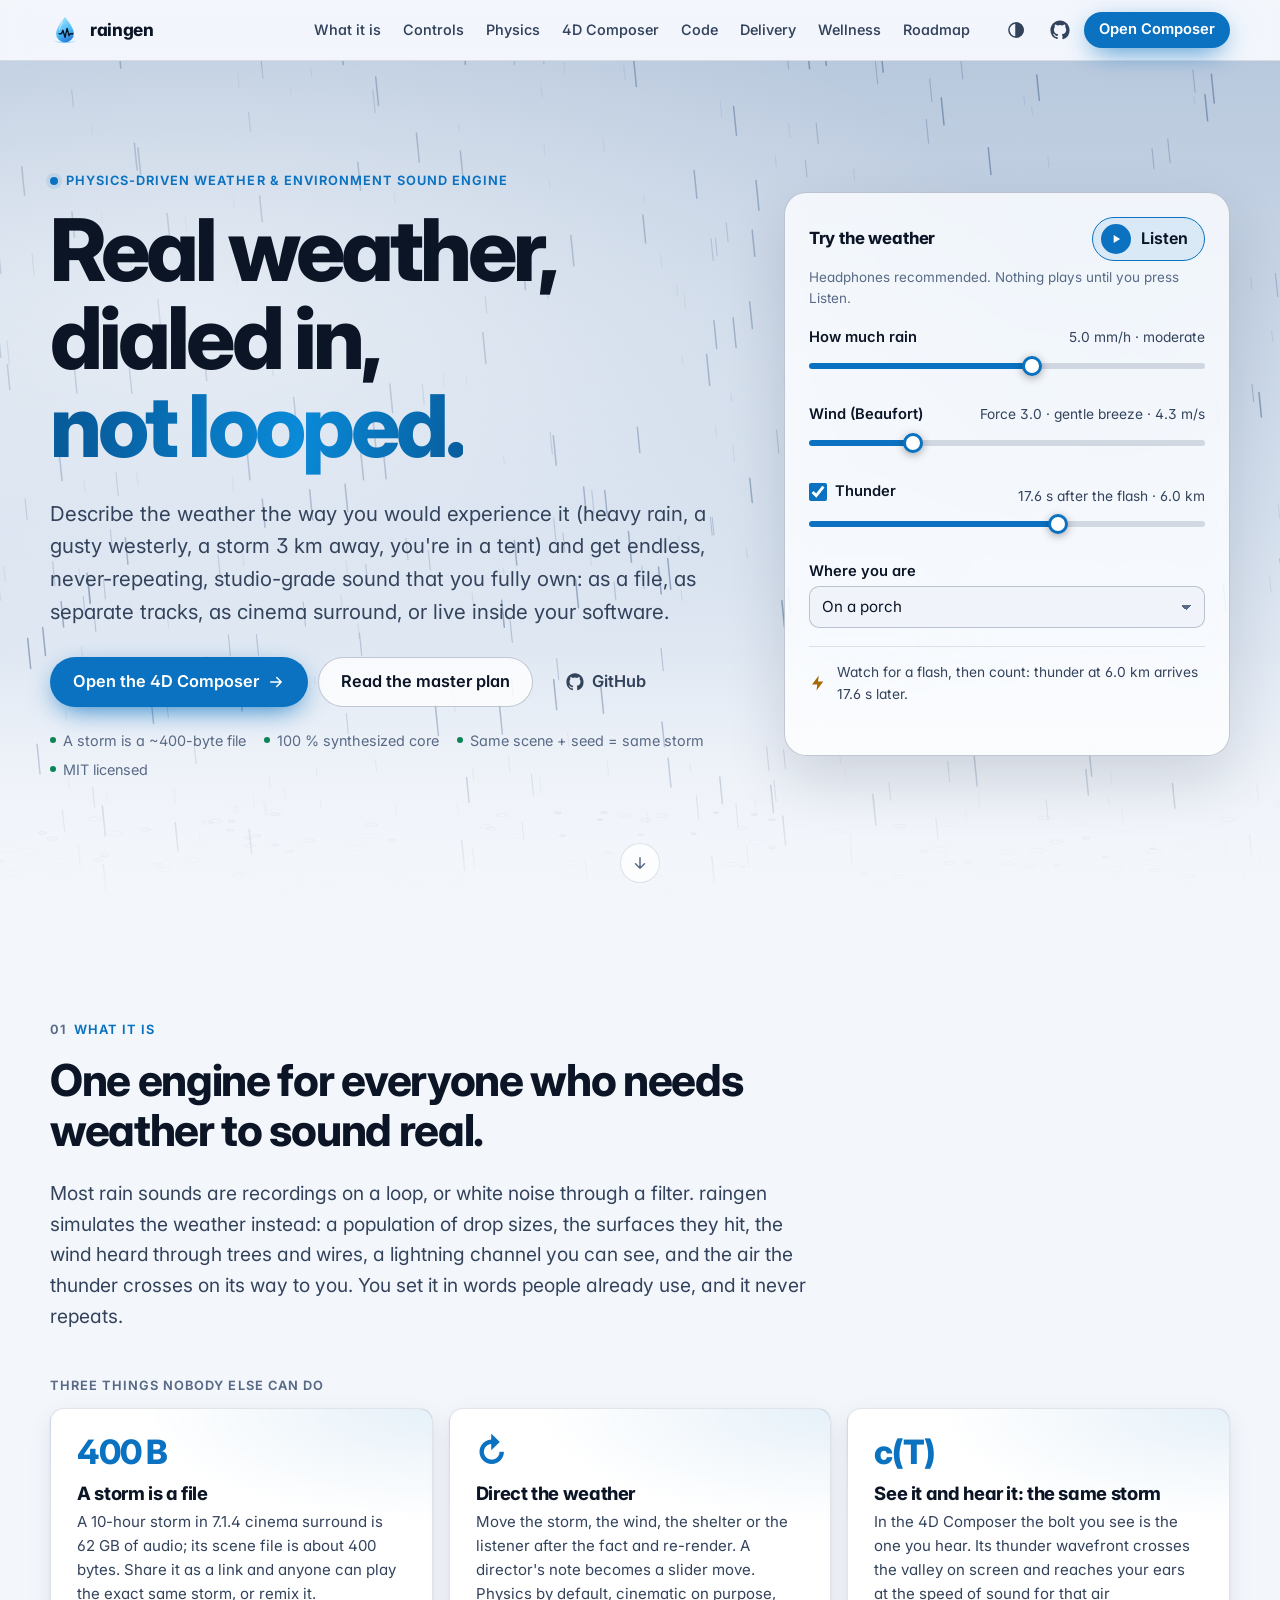
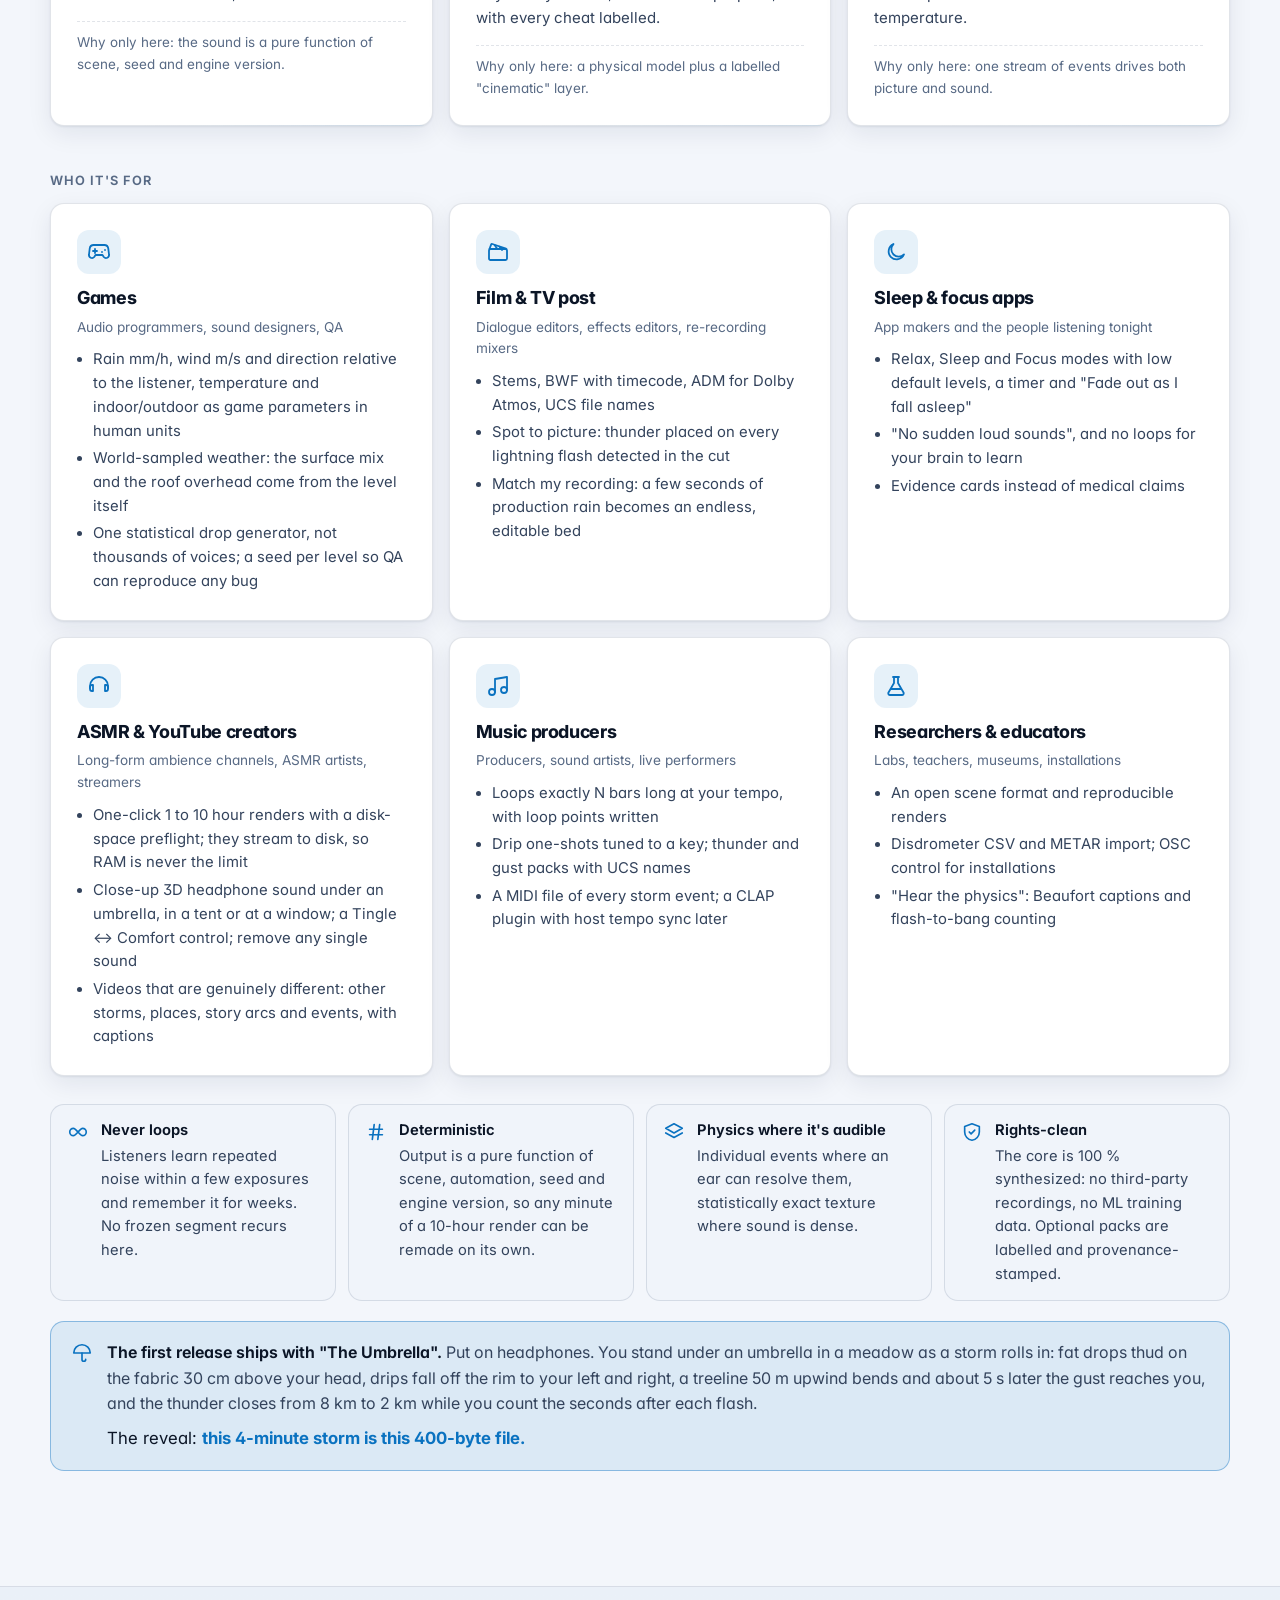
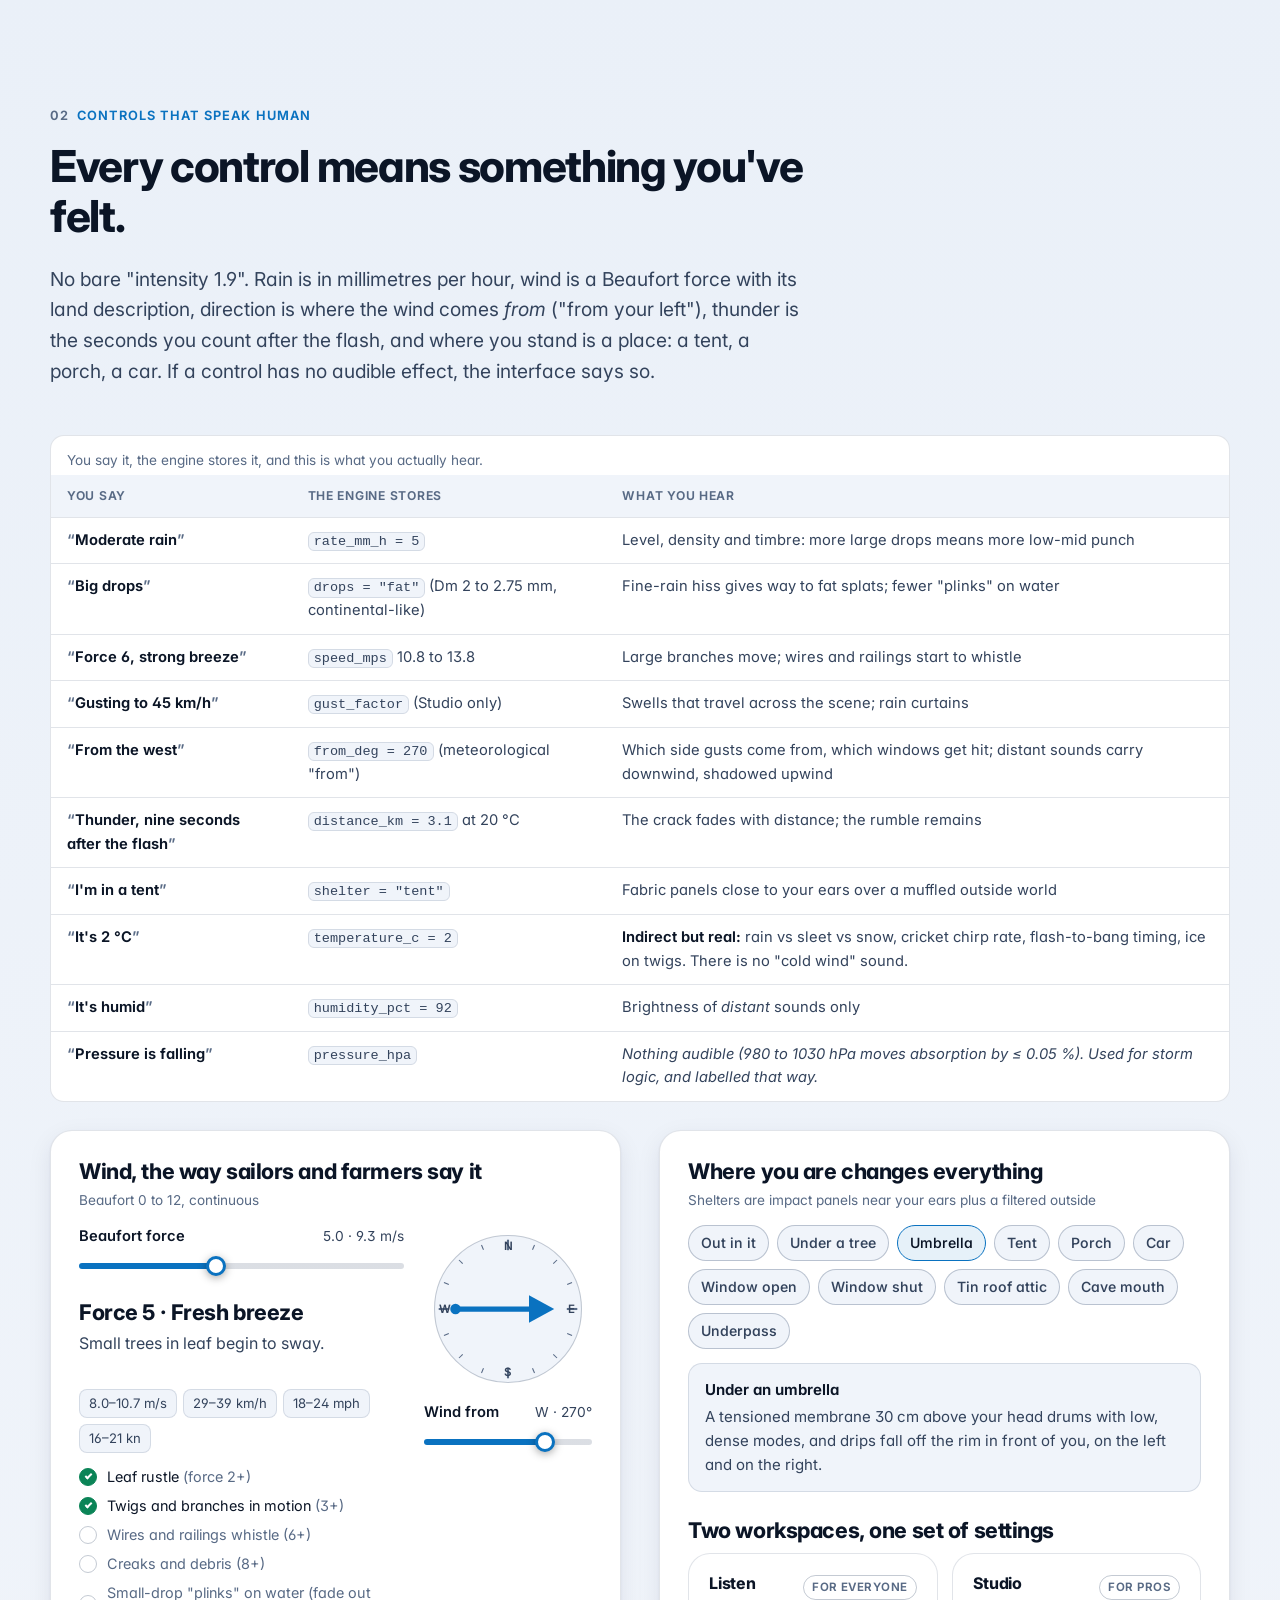
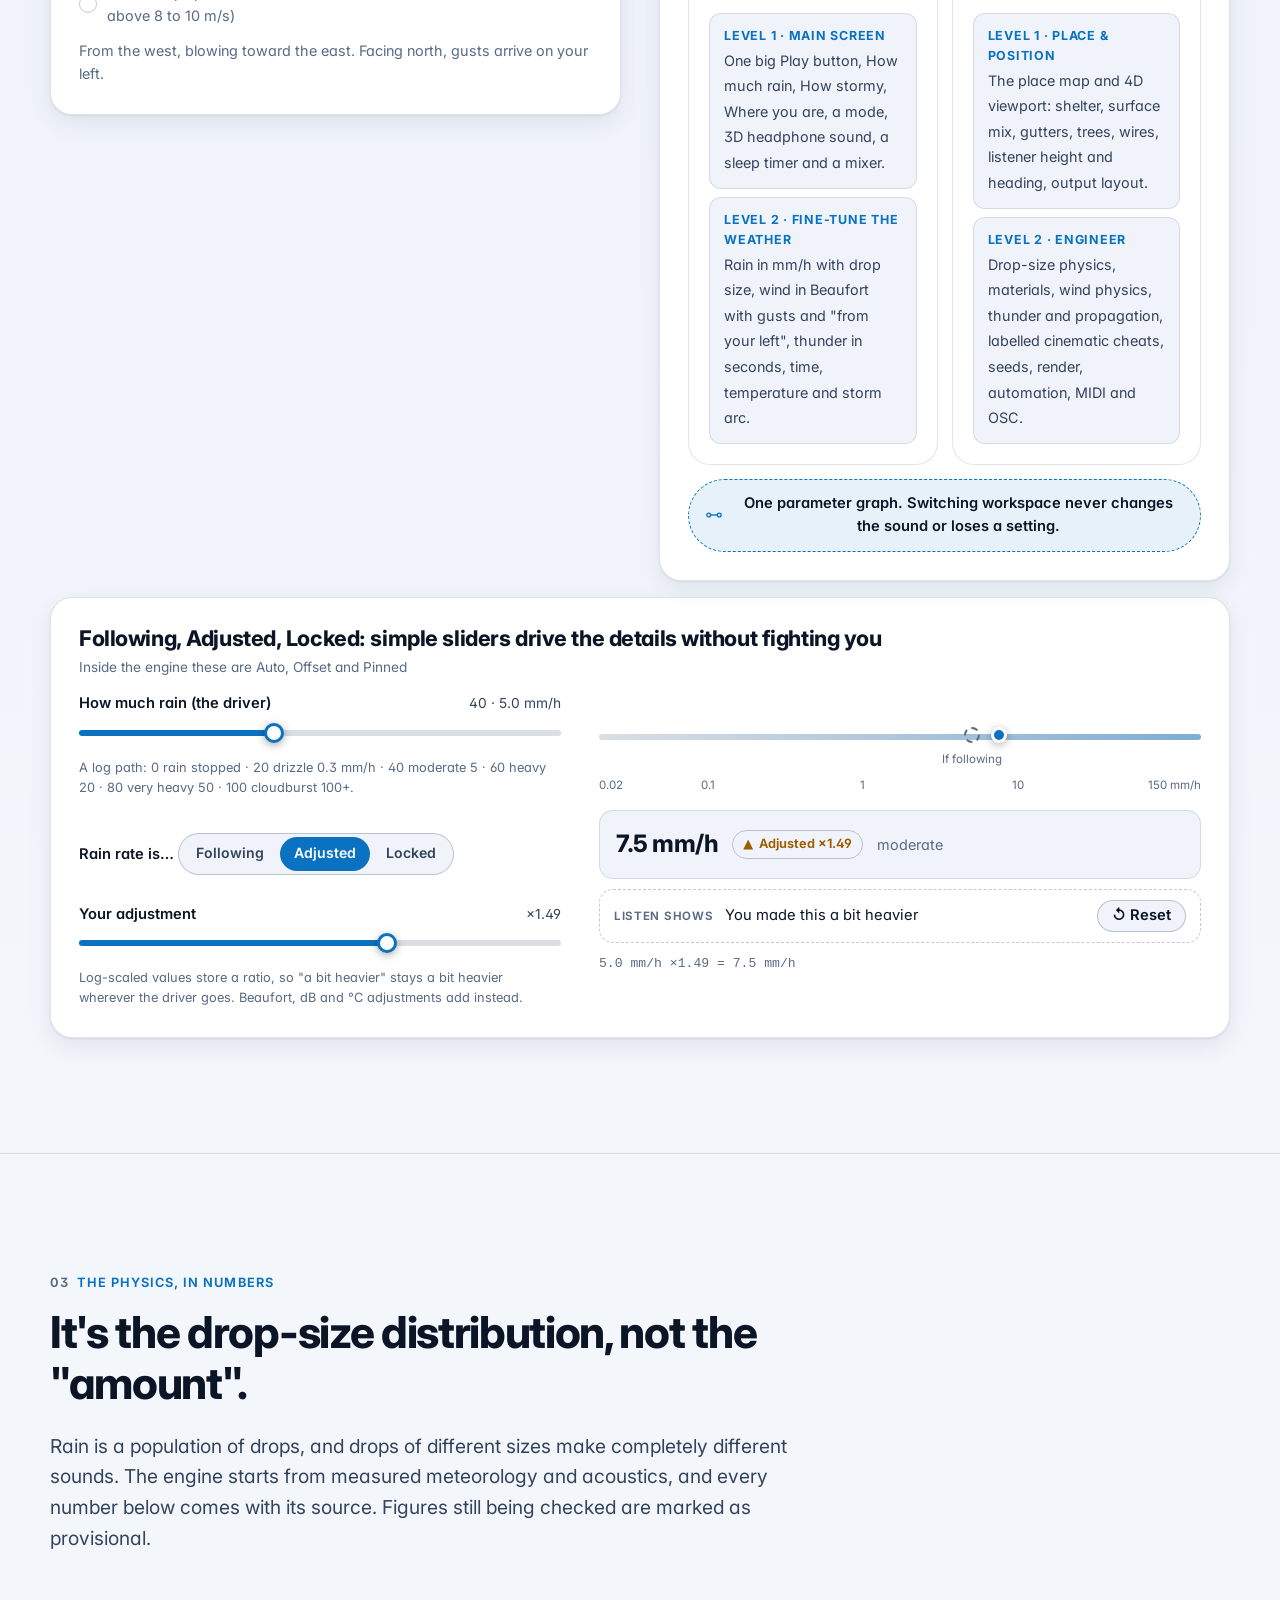
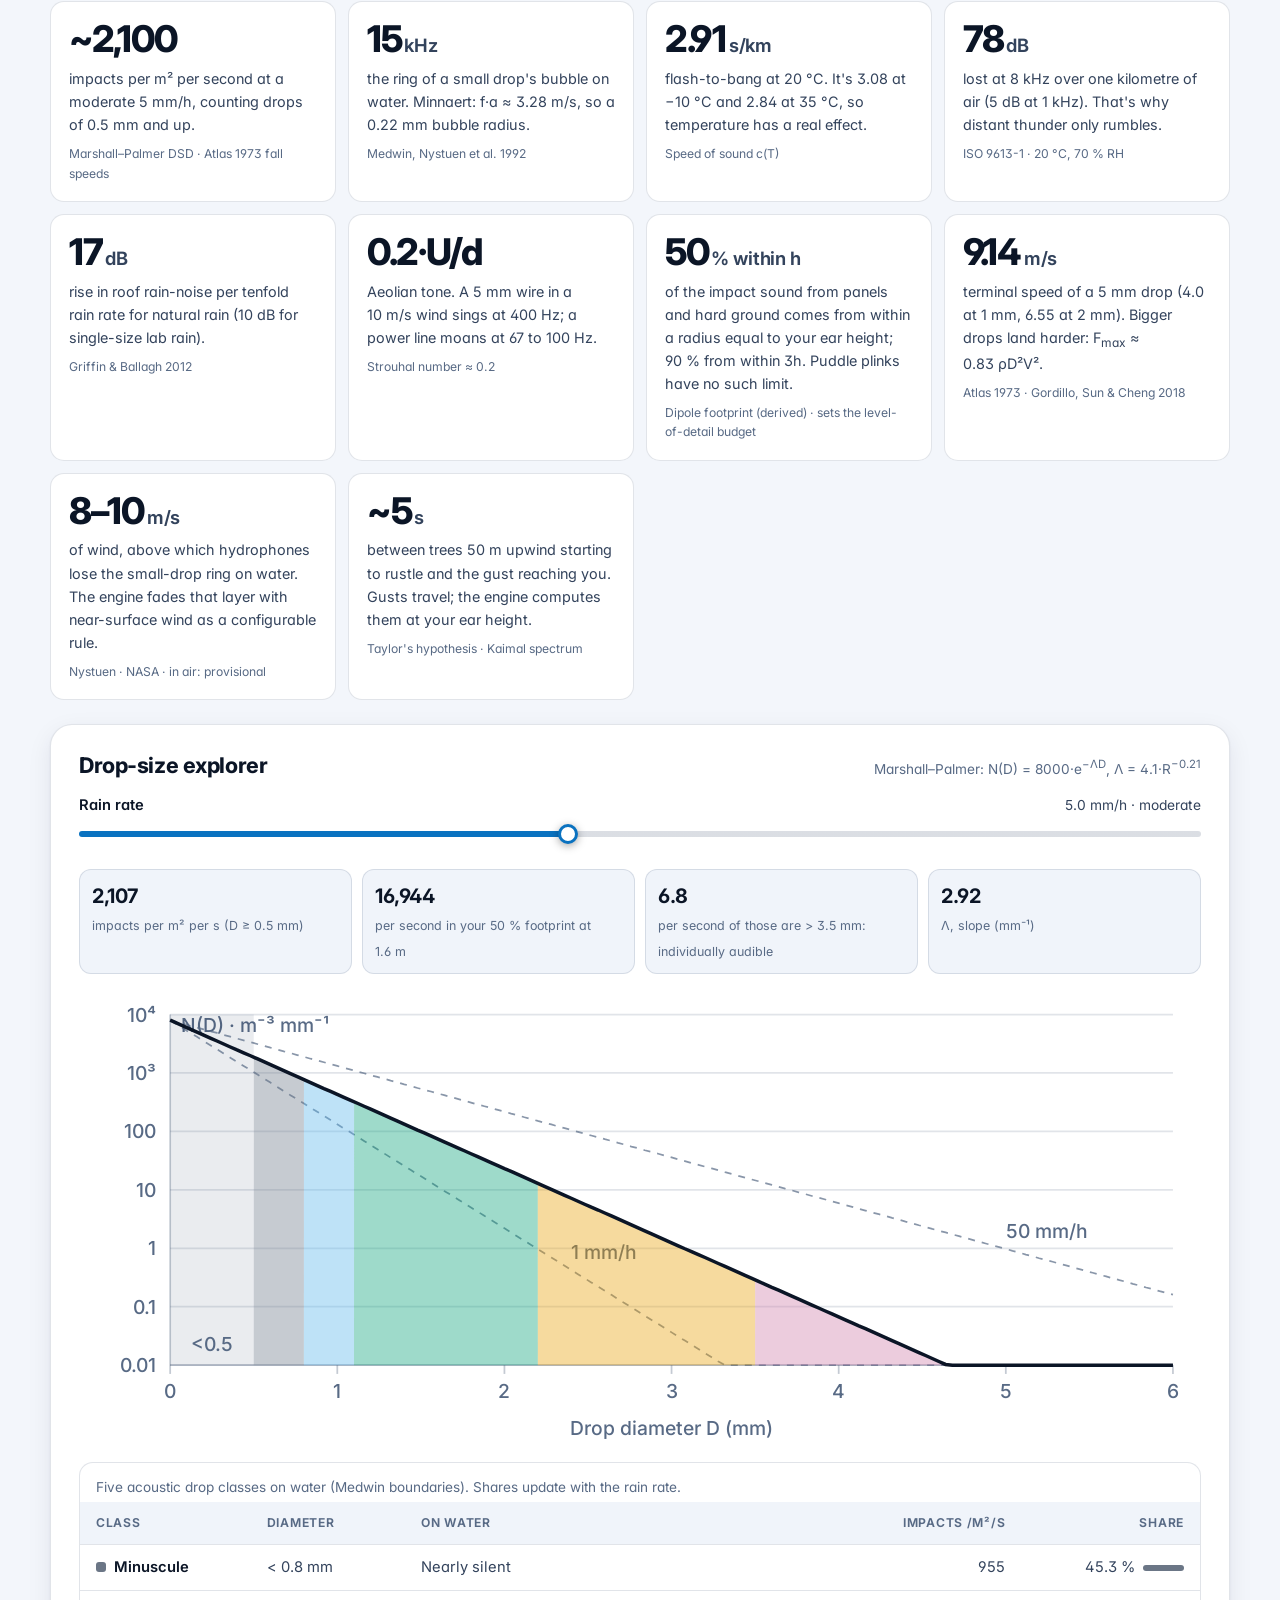
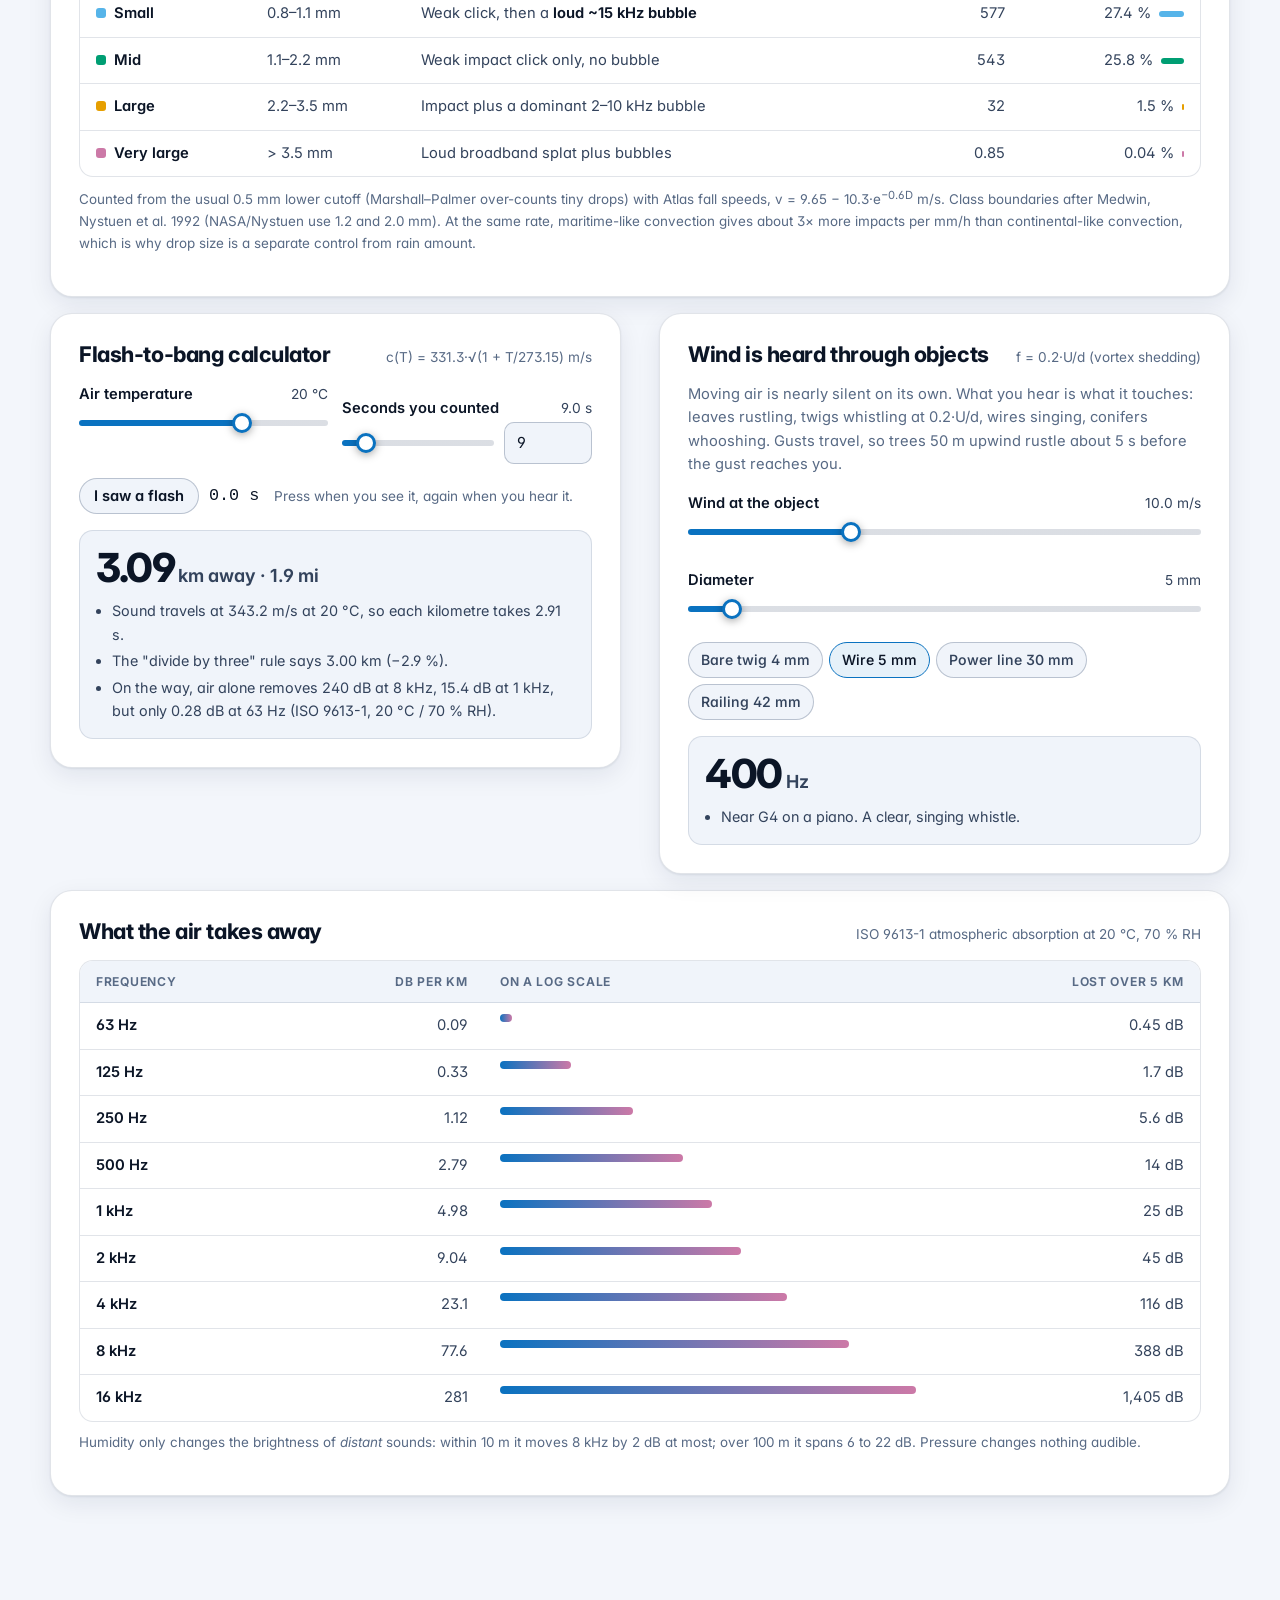
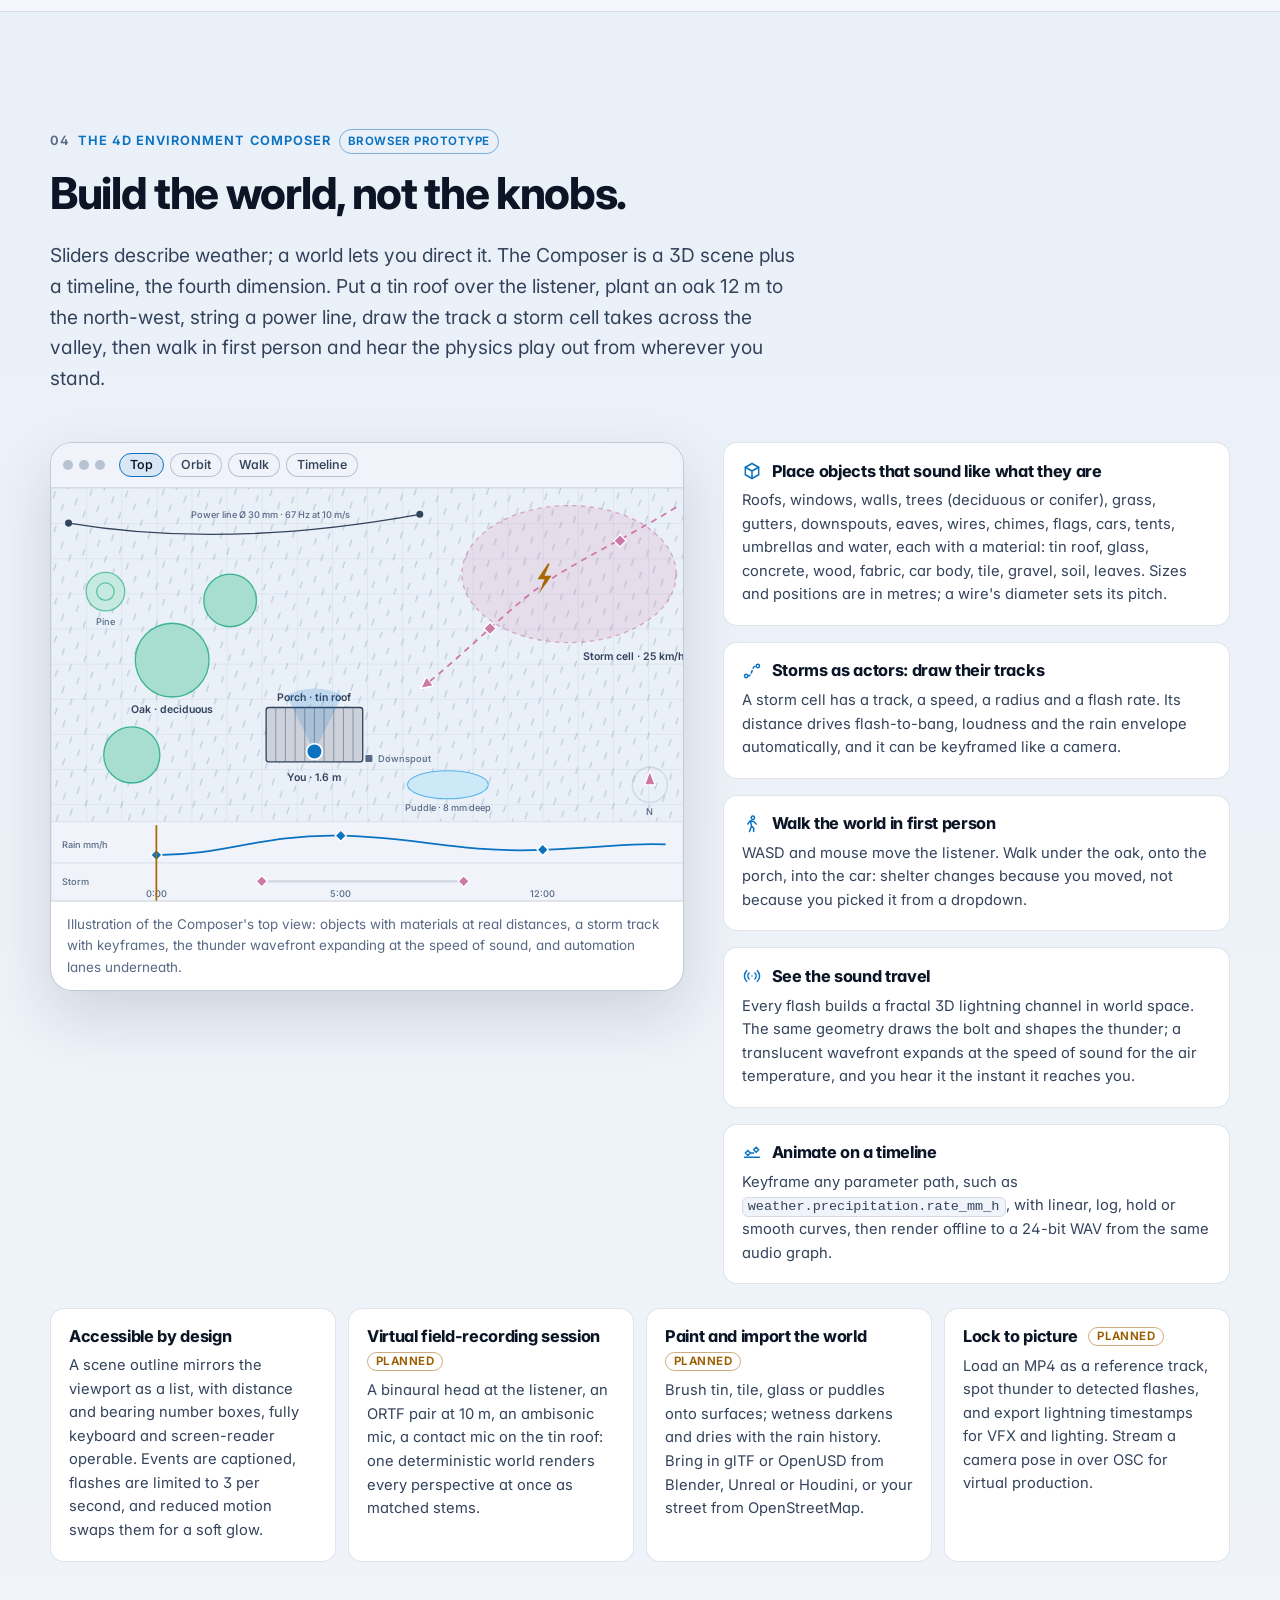
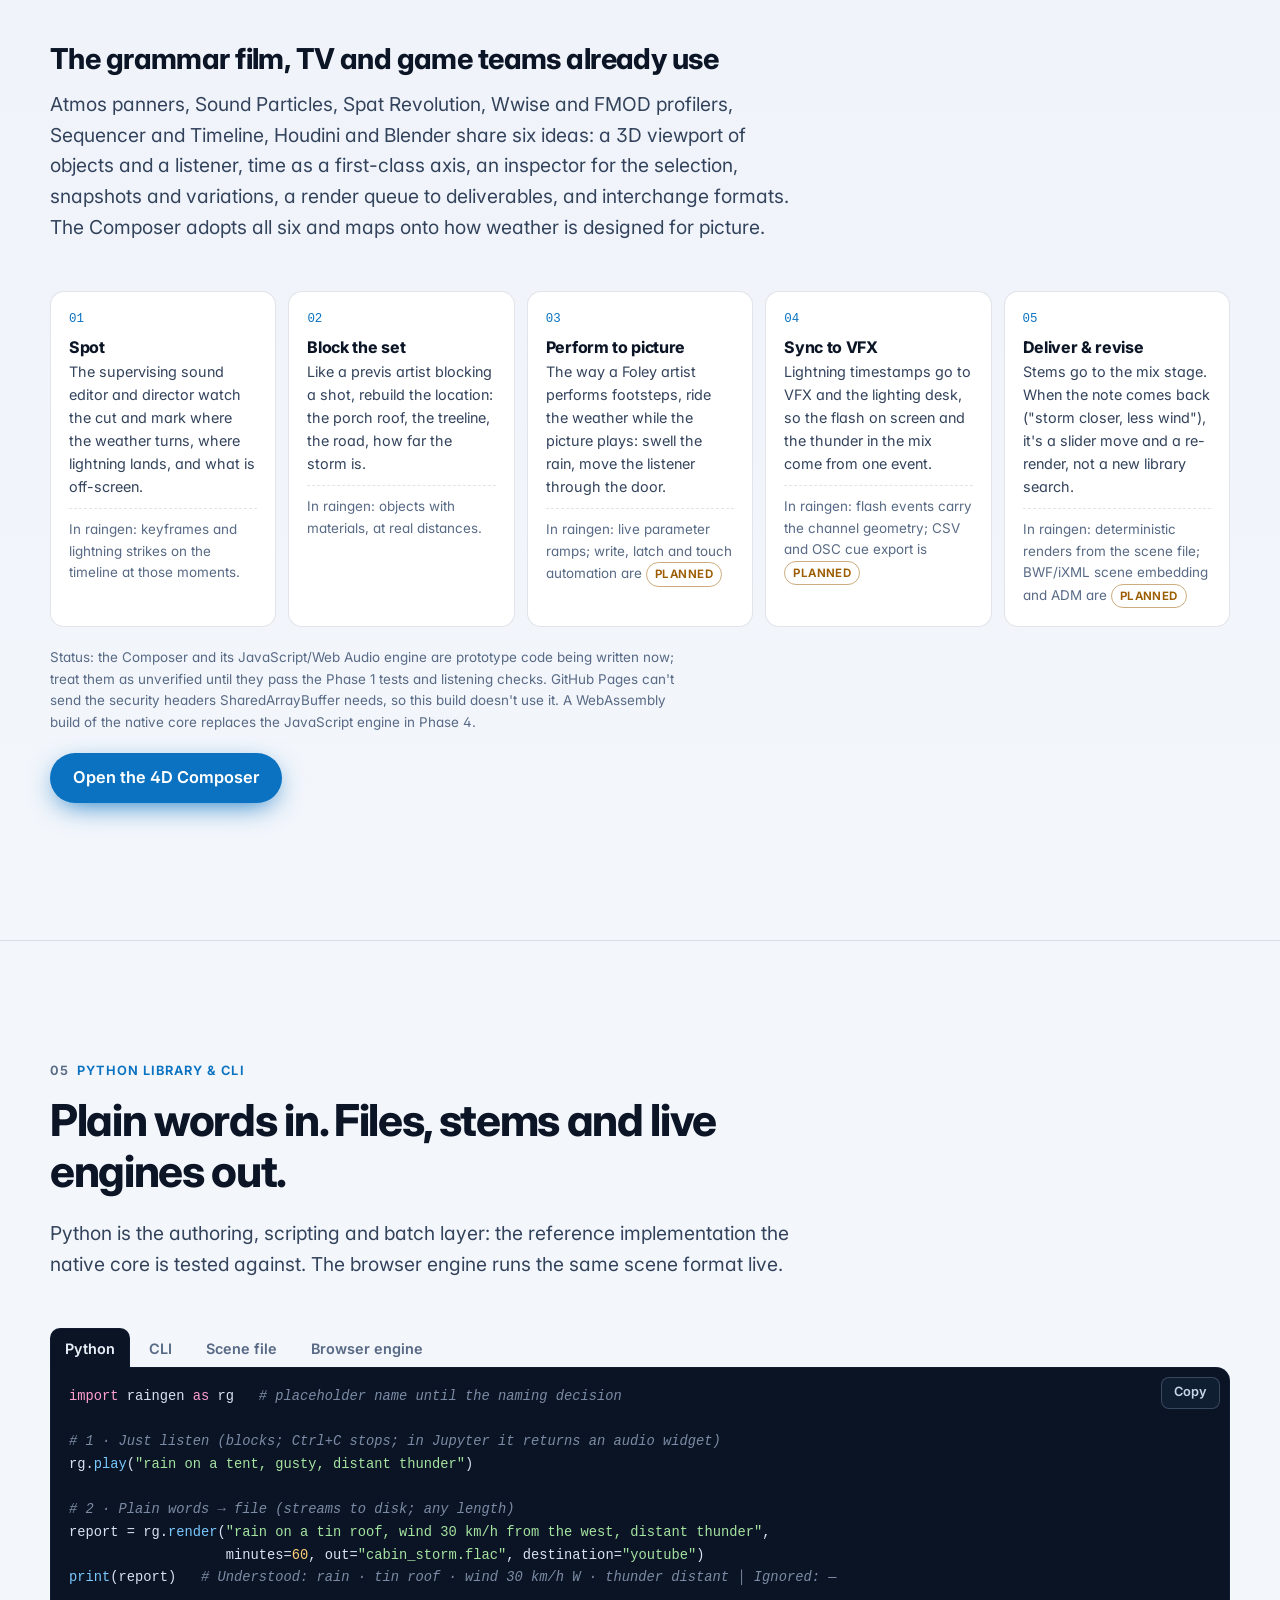
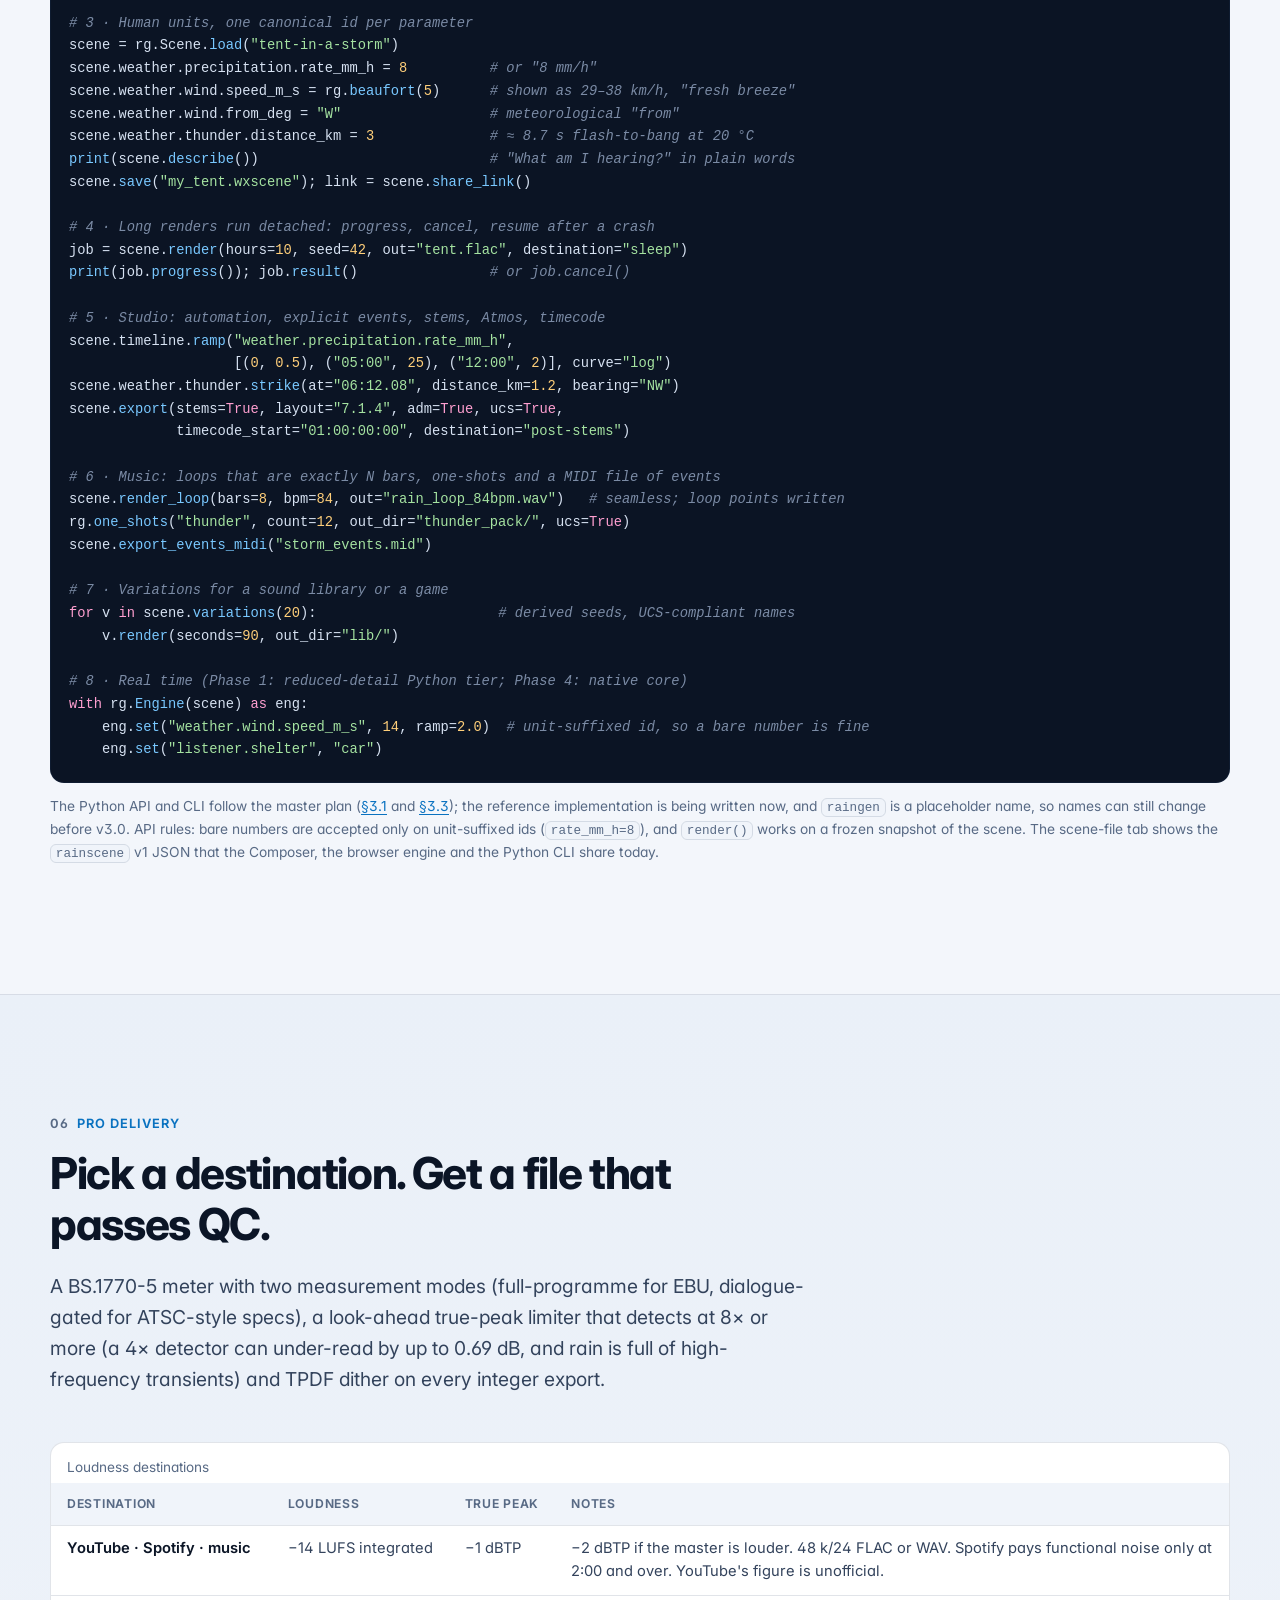
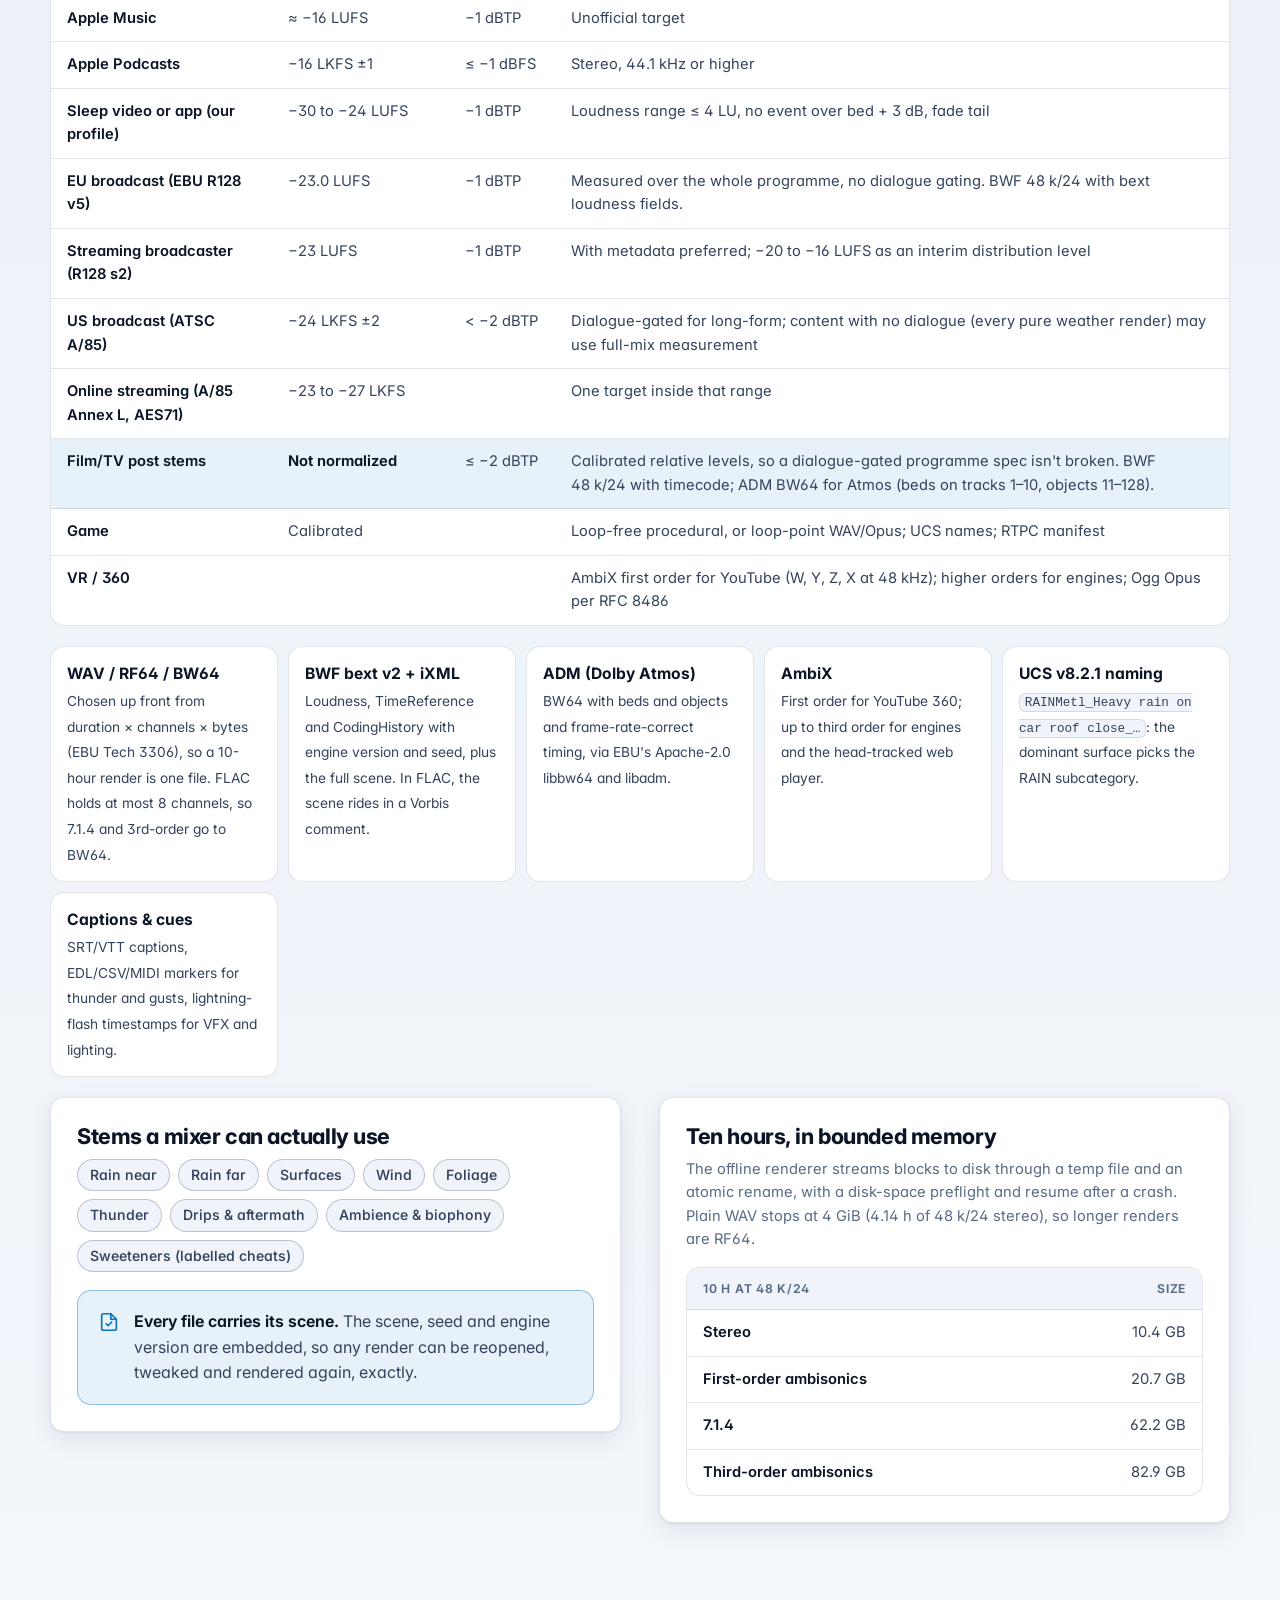
==== commit 3d02f0ee: "docs: point links at the renamed RainGen-RainGenerator repository and Pages site" ====
--- a/site/index.html
+++ b/site/index.html
@@ -53,7 +53,7 @@
       <button class="icon-btn" type="button" data-theme-toggle aria-label="Theme: system. Switch theme" title="Theme: system">
         <svg viewBox="0 0 24 24" fill="none" stroke="currentColor" stroke-width="1.8" aria-hidden="true"><circle cx="12" cy="12" r="8.5"/><path d="M12 3.5v17a8.5 8.5 0 0 0 0-17Z" fill="currentColor"/></svg>
       </button>
-      <a class="icon-btn" href="https://github.com/AhmadHassan-BTed/RainGeneratorPy" aria-label="RainGeneratorPy on GitHub" title="GitHub">
+      <a class="icon-btn" href="https://github.com/AhmadHassan-BTed/RainGen-RainGenerator" aria-label="RainGeneratorPy on GitHub" title="GitHub">
         <svg viewBox="0 0 24 24" fill="currentColor" aria-hidden="true"><path d="M12 .5C5.73.5.5 5.73.5 12a11.5 11.5 0 0 0 7.86 10.92c.58.1.79-.25.79-.56v-2c-3.2.7-3.87-1.37-3.87-1.37-.52-1.33-1.28-1.69-1.28-1.69-1.05-.72.08-.7.08-.7 1.16.08 1.77 1.19 1.77 1.19 1.03 1.77 2.7 1.26 3.36.96.1-.75.4-1.26.73-1.55-2.55-.29-5.24-1.28-5.24-5.69 0-1.26.45-2.29 1.19-3.1-.12-.29-.52-1.46.11-3.05 0 0 .97-.31 3.17 1.18a11 11 0 0 1 5.77 0c2.2-1.49 3.17-1.18 3.17-1.18.63 1.59.23 2.76.11 3.05.74.81 1.19 1.84 1.19 3.1 0 4.42-2.69 5.39-5.25 5.68.41.36.78 1.06.78 2.14v3.17c0 .31.21.67.8.56A11.5 11.5 0 0 0 23.5 12C23.5 5.73 18.27.5 12 .5Z"/></svg>
       </a>
       <a class="btn btn-primary btn-sm hide-sm" href="studio/">Open Composer</a>
@@ -81,7 +81,7 @@
           <svg viewBox="0 0 24 24" fill="none" stroke="currentColor" stroke-width="2" stroke-linecap="round" stroke-linejoin="round" aria-hidden="true"><path d="M5 12h14M13 6l6 6-6 6"/></svg>
         </a>
         <a class="btn btn-ghost btn-lg" href="plan.html">Read the master plan</a>
-        <a class="btn btn-quiet btn-lg" href="https://github.com/AhmadHassan-BTed/RainGeneratorPy">
+        <a class="btn btn-quiet btn-lg" href="https://github.com/AhmadHassan-BTed/RainGen-RainGenerator">
           <svg viewBox="0 0 24 24" fill="currentColor" aria-hidden="true"><path d="M12 .5C5.73.5.5 5.73.5 12a11.5 11.5 0 0 0 7.86 10.92c.58.1.79-.25.79-.56v-2c-3.2.7-3.87-1.37-3.87-1.37-.52-1.33-1.28-1.69-1.28-1.69-1.05-.72.08-.7.08-.7 1.16.08 1.77 1.19 1.77 1.19 1.03 1.77 2.7 1.26 3.36.96.1-.75.4-1.26.73-1.55-2.55-.29-5.24-1.28-5.24-5.69 0-1.26.45-2.29 1.19-3.1-.12-.29-.52-1.46.11-3.05 0 0 .97-.31 3.17 1.18a11 11 0 0 1 5.77 0c2.2-1.49 3.17-1.18 3.17-1.18.63 1.59.23 2.76.11 3.05.74.81 1.19 1.84 1.19 3.1 0 4.42-2.69 5.39-5.25 5.68.41.36.78 1.06.78 2.14v3.17c0 .31.21.67.8.56A11.5 11.5 0 0 0 23.5 12C23.5 5.73 18.27.5 12 .5Z"/></svg>
           GitHub
         </a>
@@ -1185,7 +1185,7 @@
       <div class="cta-row">
         <a class="btn btn-primary btn-lg" href="studio/">Open the 4D Composer</a>
         <a class="btn btn-ghost btn-lg" href="plan.html">Read the master plan</a>
-        <a class="btn btn-quiet btn-lg" href="https://github.com/AhmadHassan-BTed/RainGeneratorPy">Star on GitHub</a>
+        <a class="btn btn-quiet btn-lg" href="https://github.com/AhmadHassan-BTed/RainGen-RainGenerator">Star on GitHub</a>
       </div>
     </div>
   </div>
@@ -1212,9 +1212,9 @@
       <nav aria-labelledby="f-project">
         <h2 id="f-project">Project</h2>
         <ul>
-          <li><a href="https://github.com/AhmadHassan-BTed/RainGeneratorPy">Source on GitHub</a></li>
-          <li><a href="https://github.com/AhmadHassan-BTed/RainGeneratorPy/issues">Issues &amp; ideas</a></li>
-          <li><a href="https://github.com/AhmadHassan-BTed/RainGeneratorPy/blob/main/LICENSE">MIT licence</a></li>
+          <li><a href="https://github.com/AhmadHassan-BTed/RainGen-RainGenerator">Source on GitHub</a></li>
+          <li><a href="https://github.com/AhmadHassan-BTed/RainGen-RainGenerator/issues">Issues &amp; ideas</a></li>
+          <li><a href="https://github.com/AhmadHassan-BTed/RainGen-RainGenerator/blob/main/LICENSE">MIT licence</a></li>
         </ul>
       </nav>
     </div>
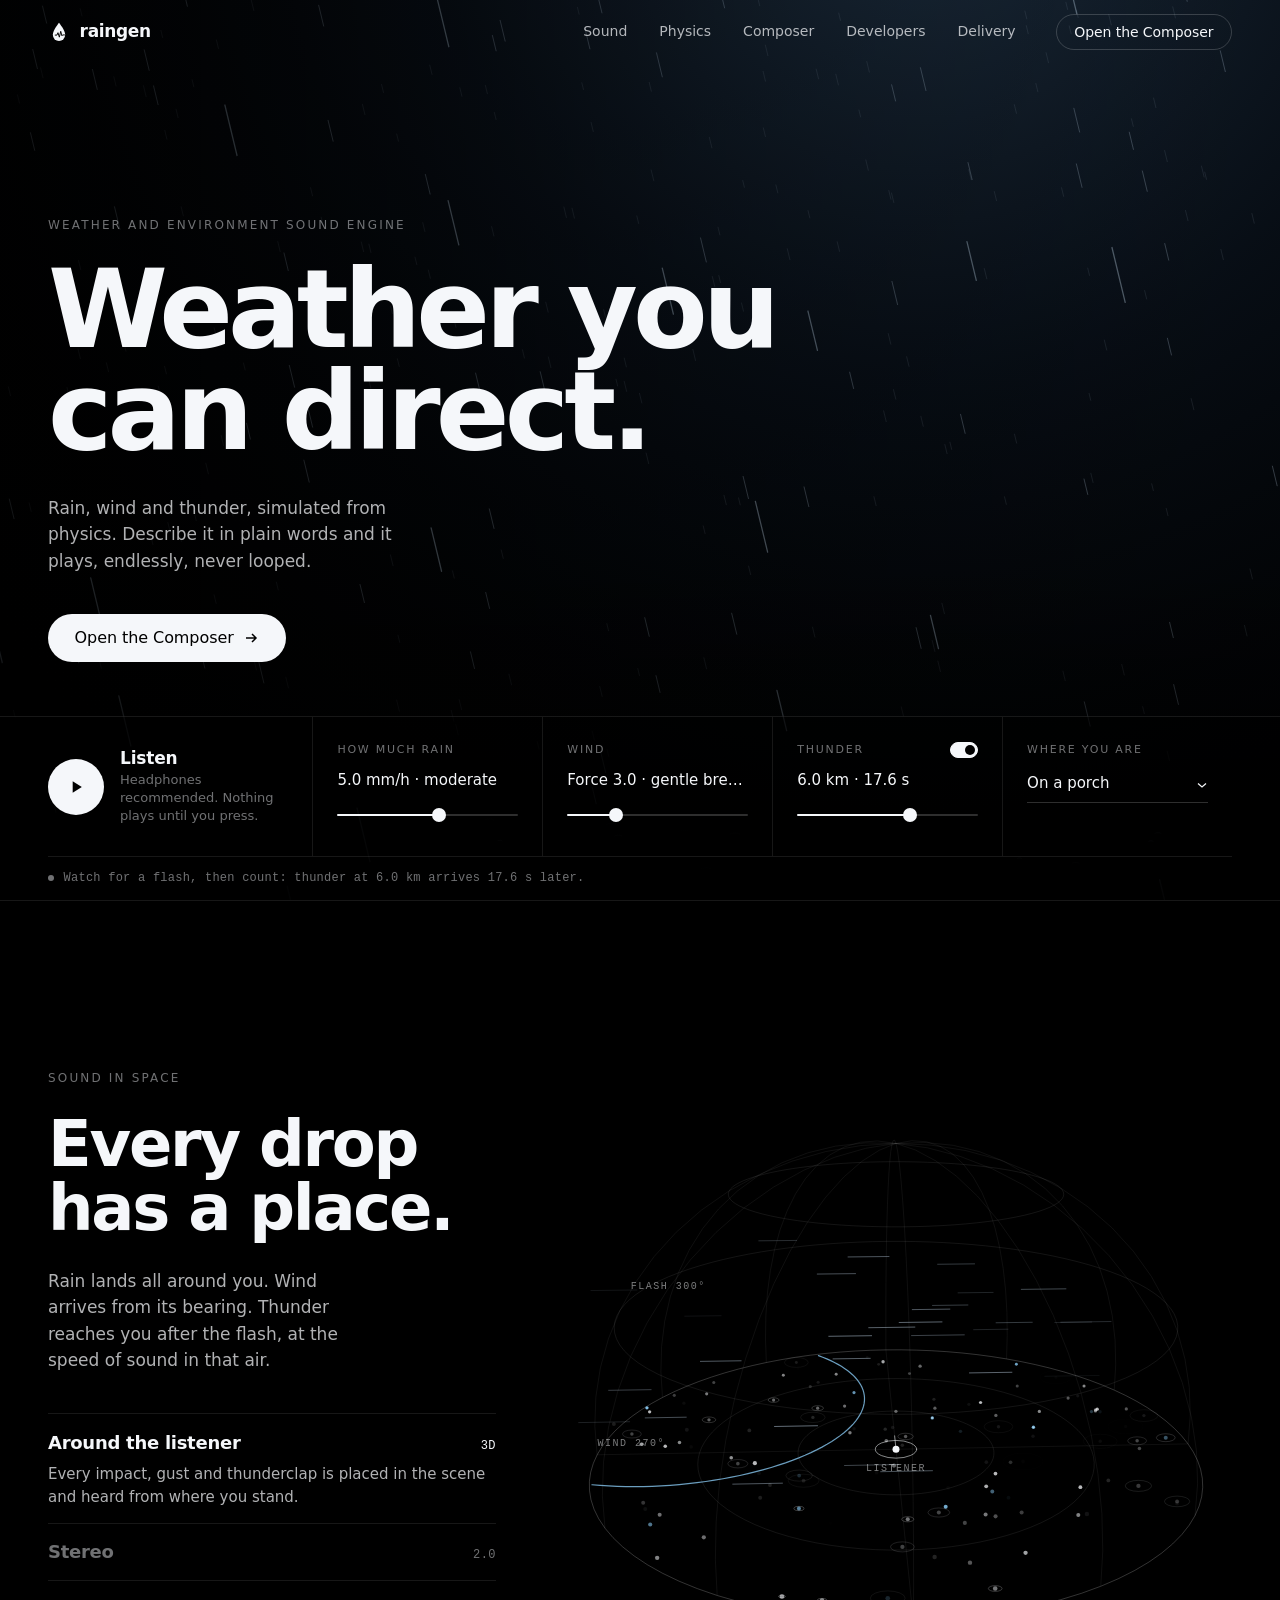
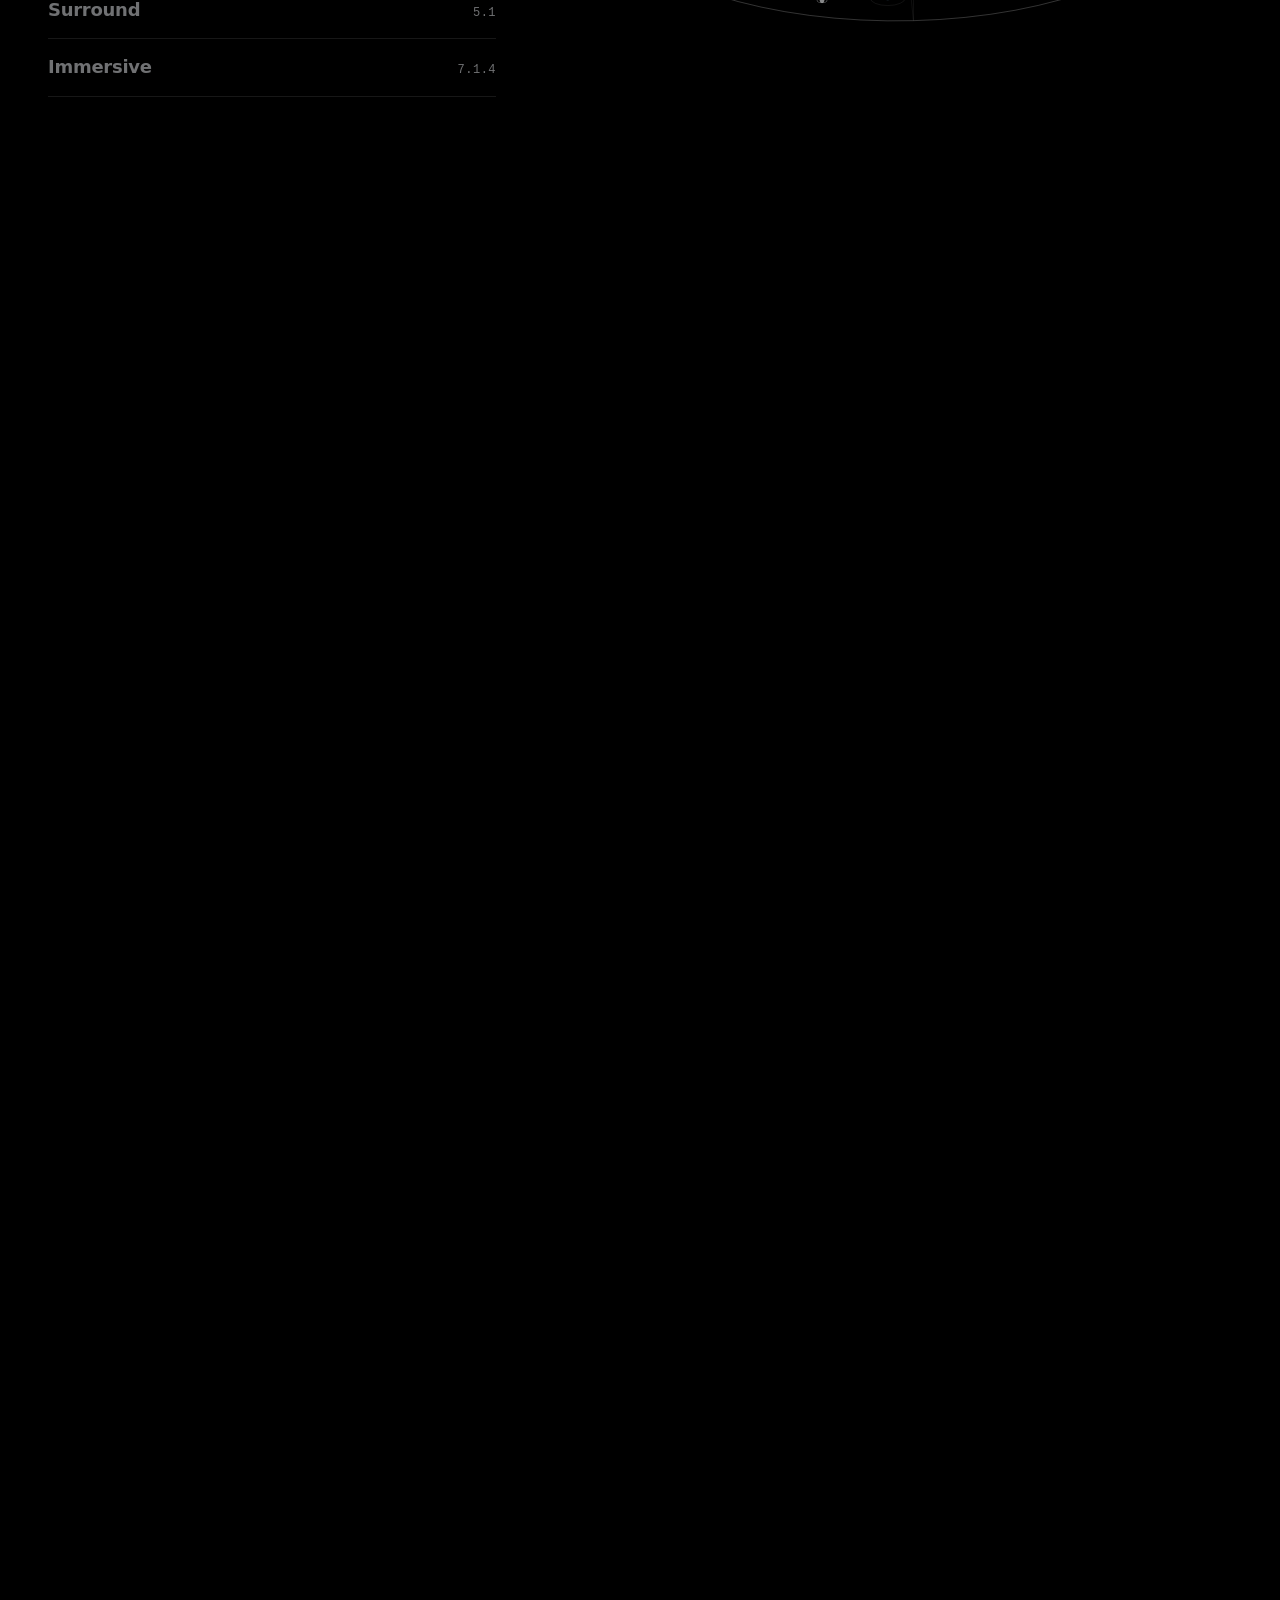
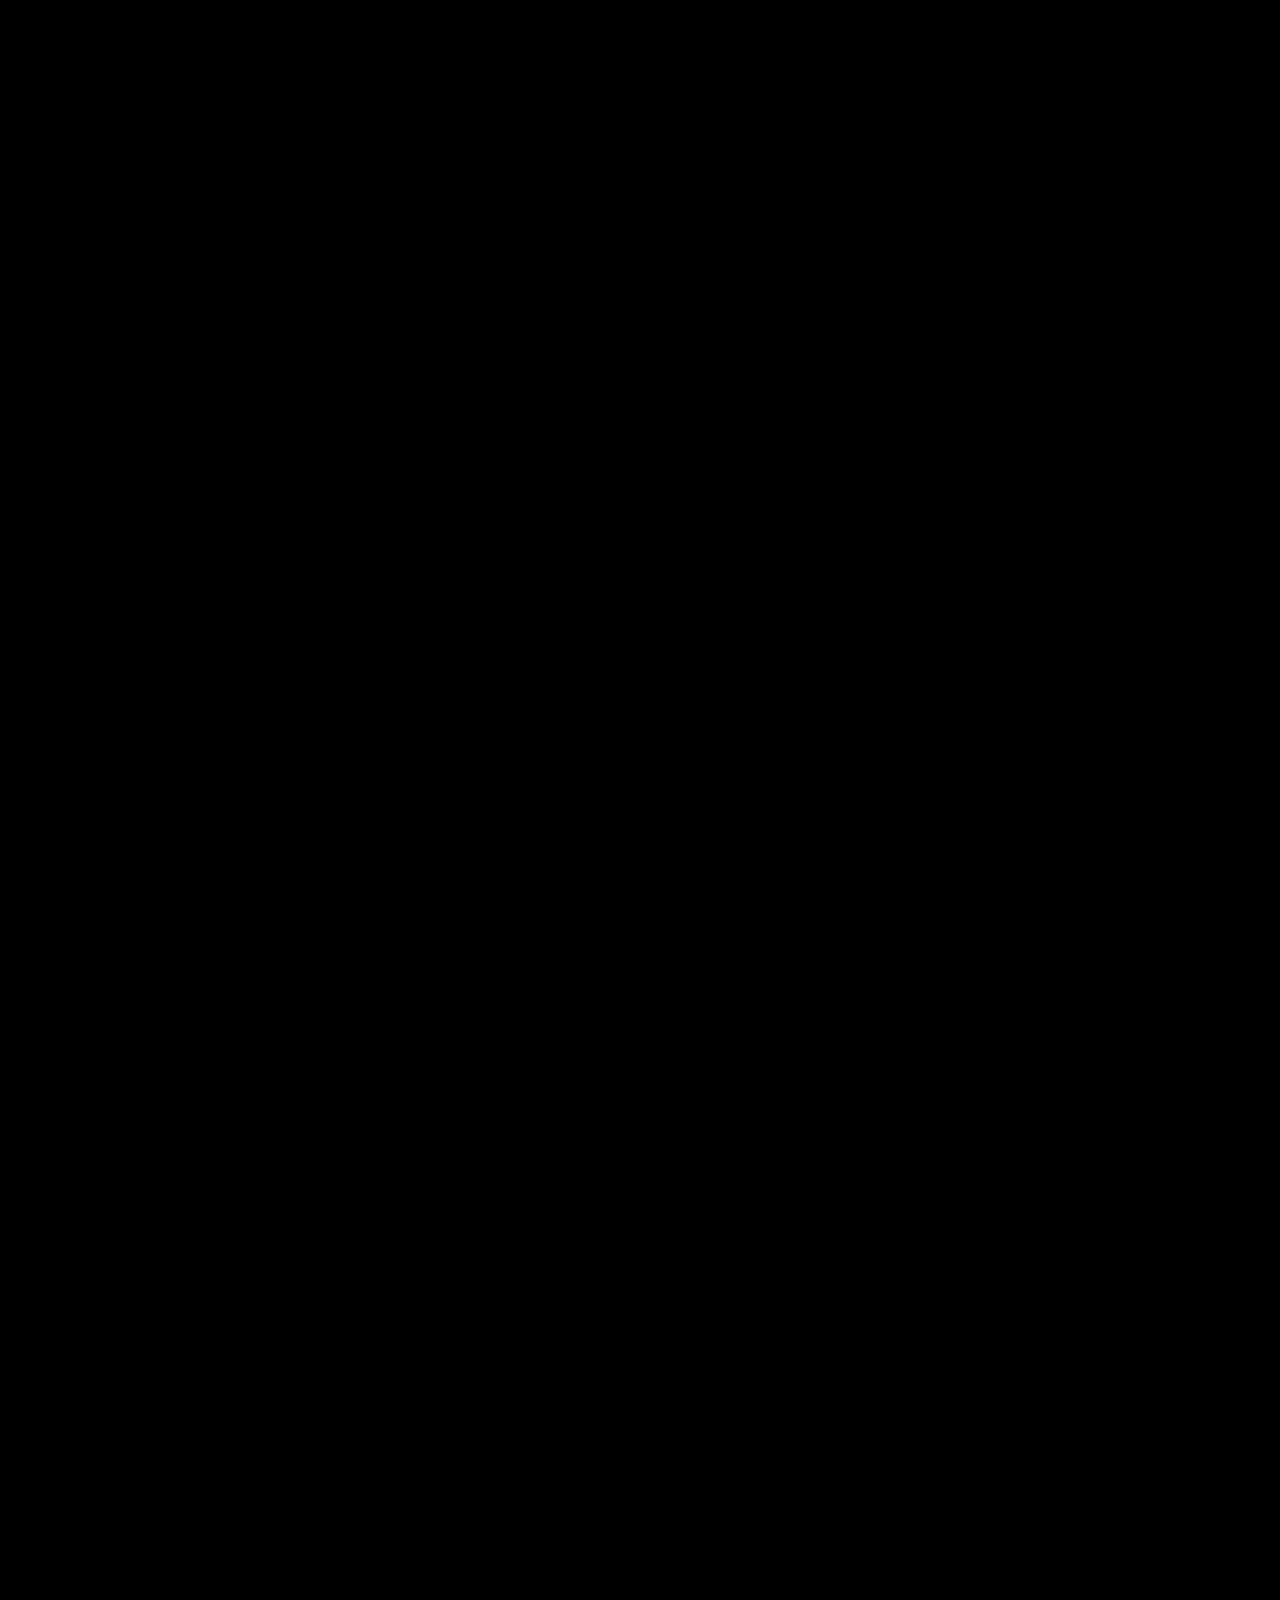
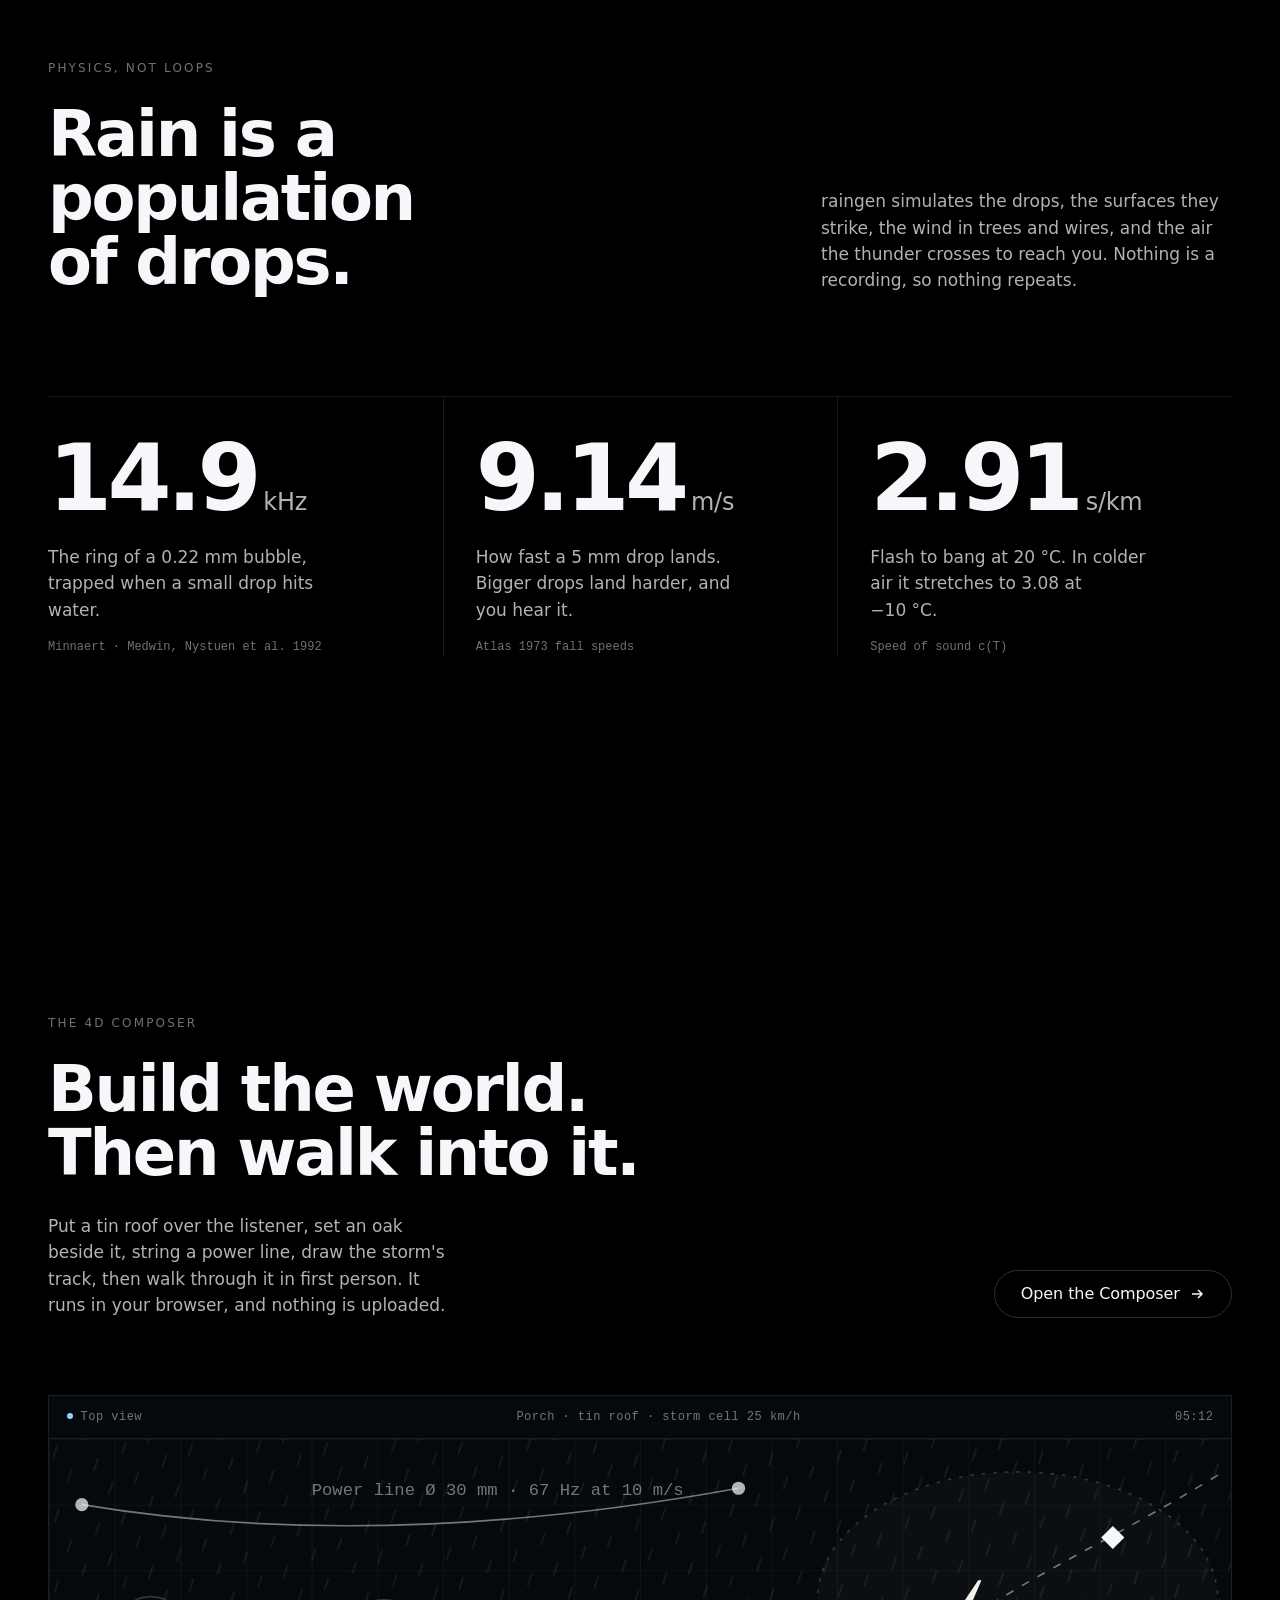
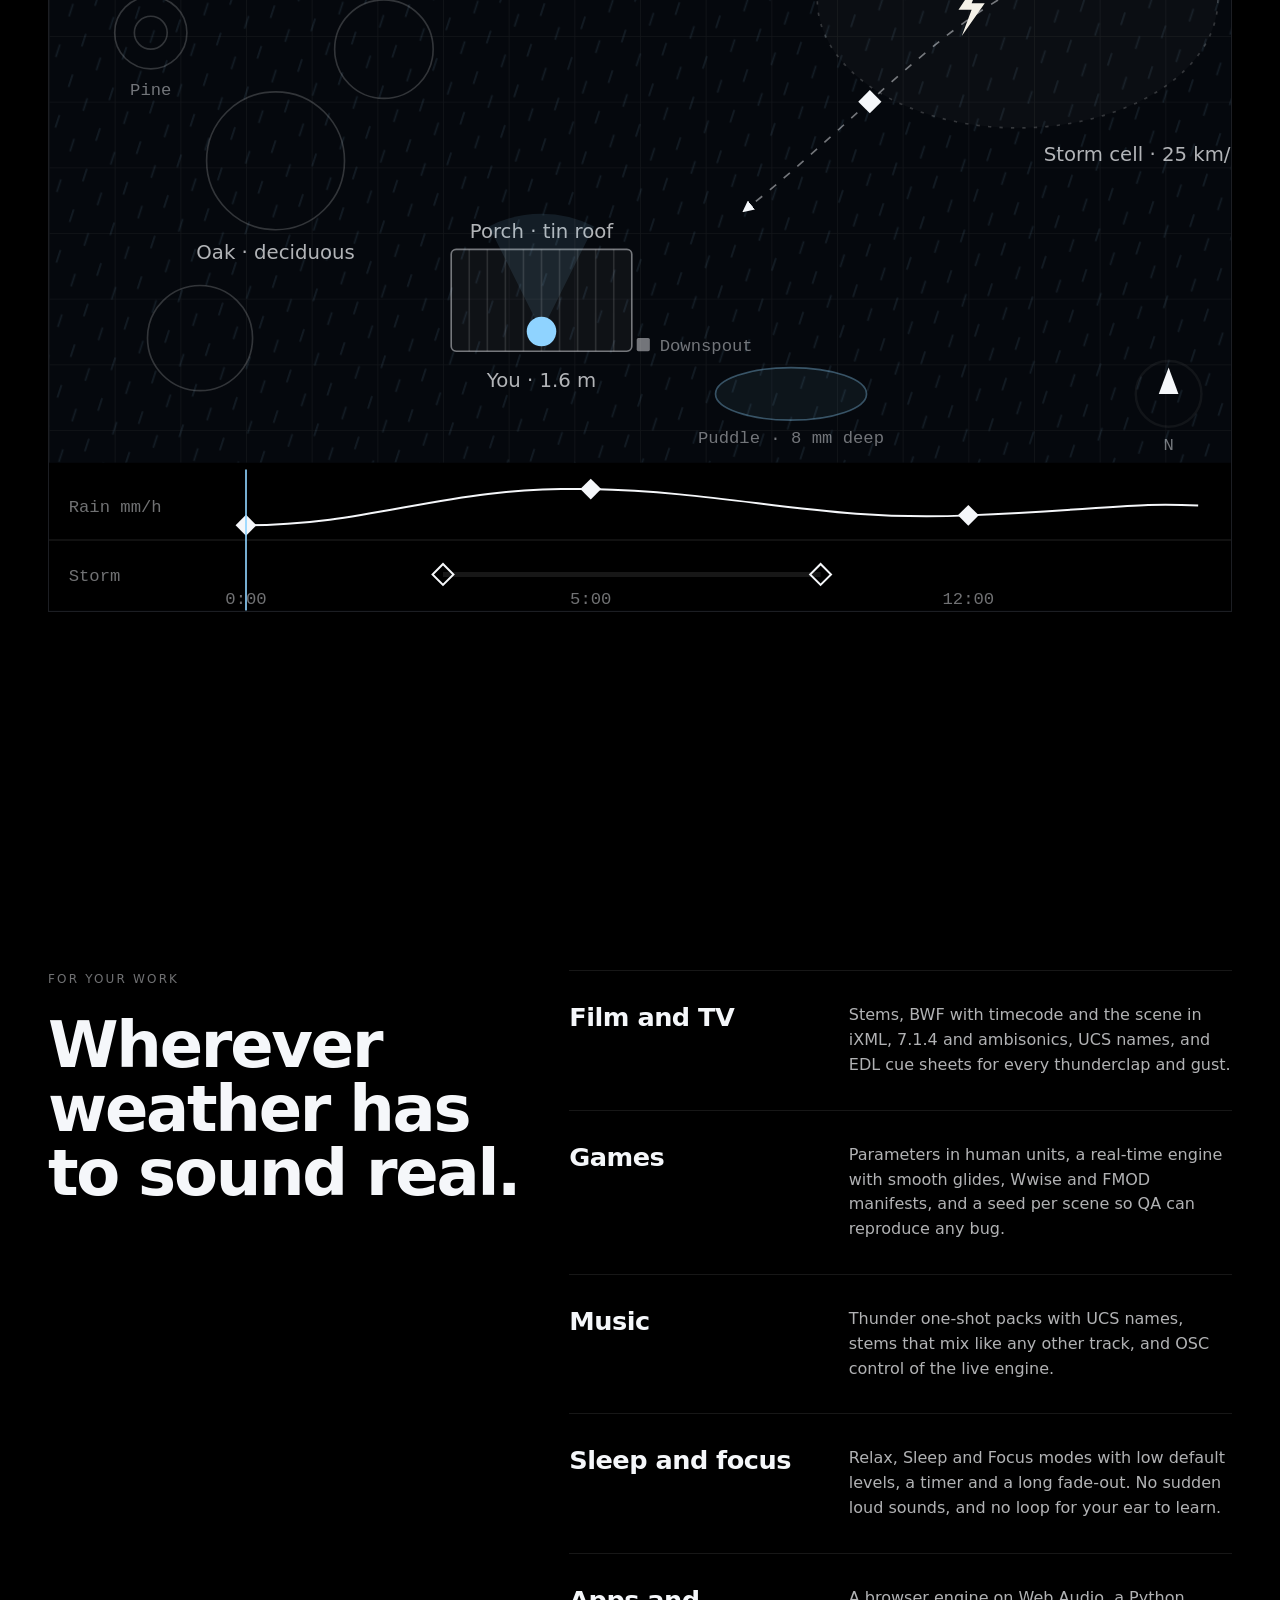
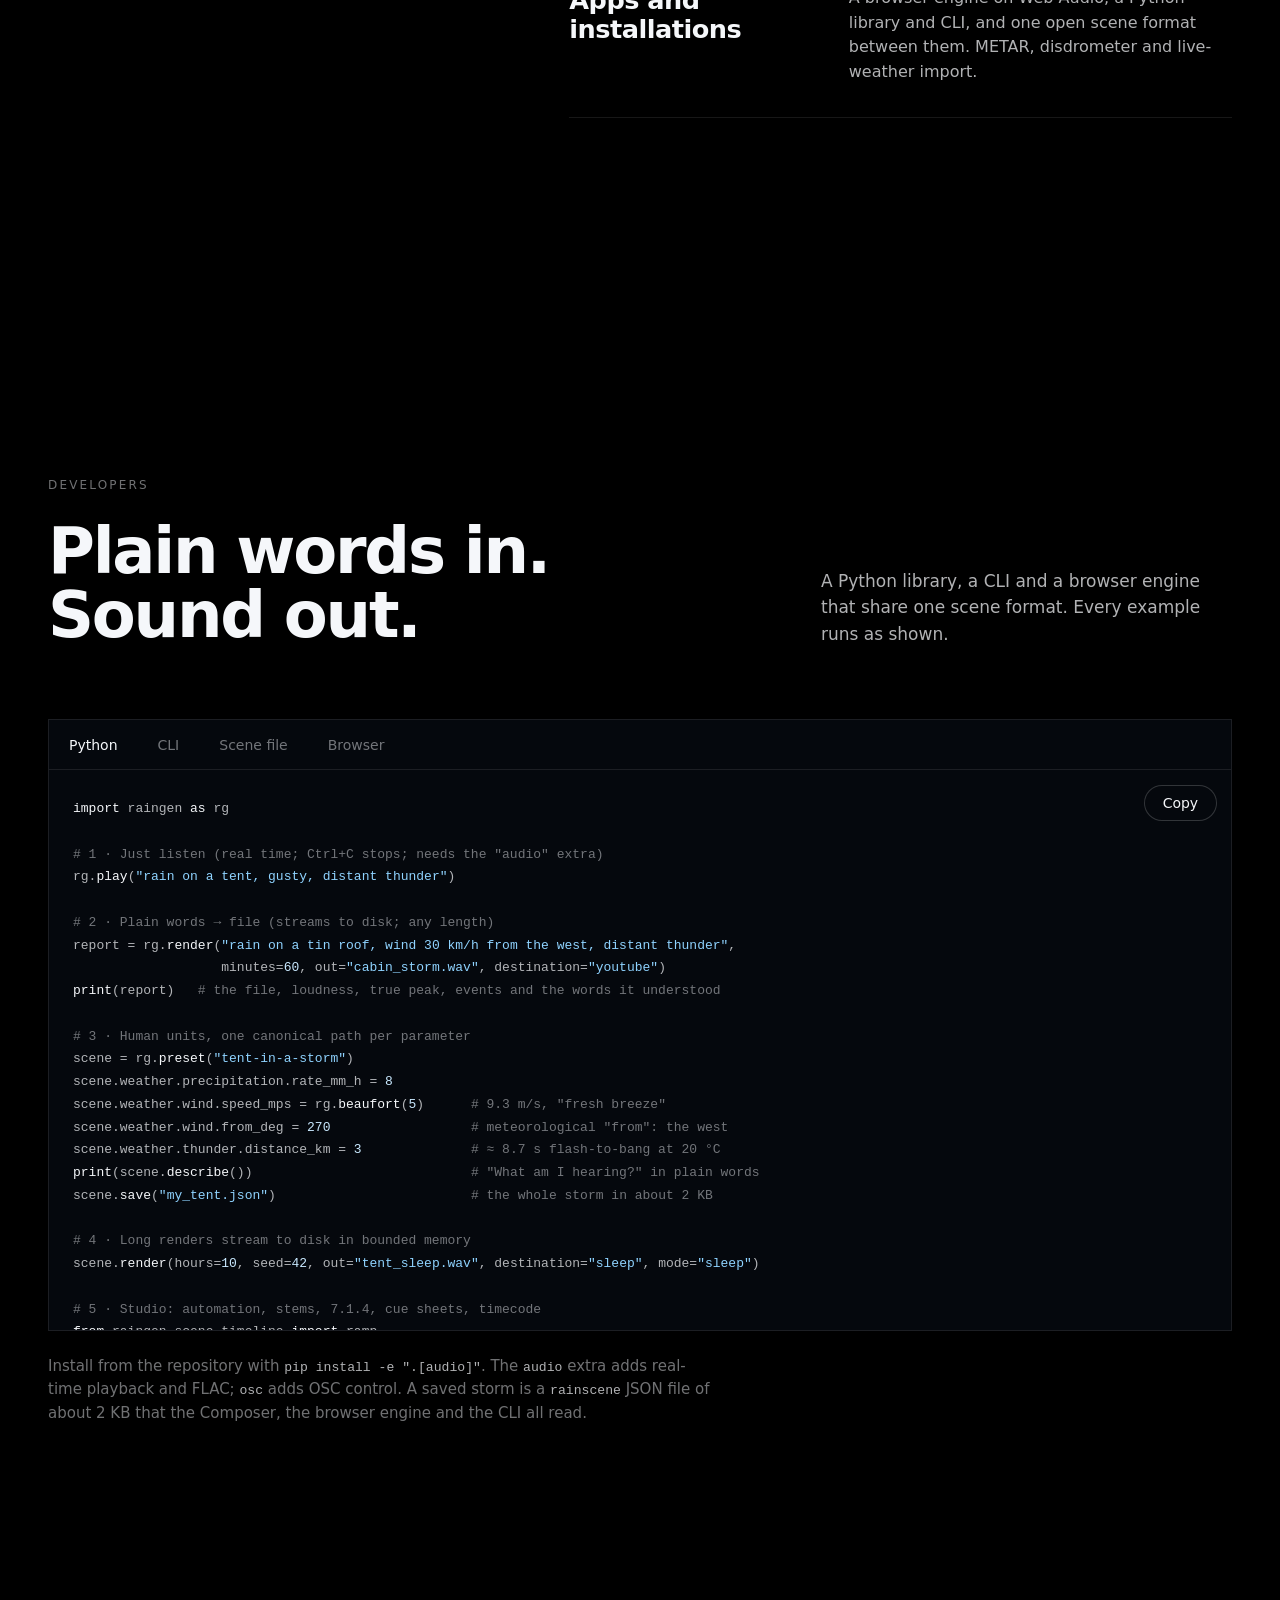
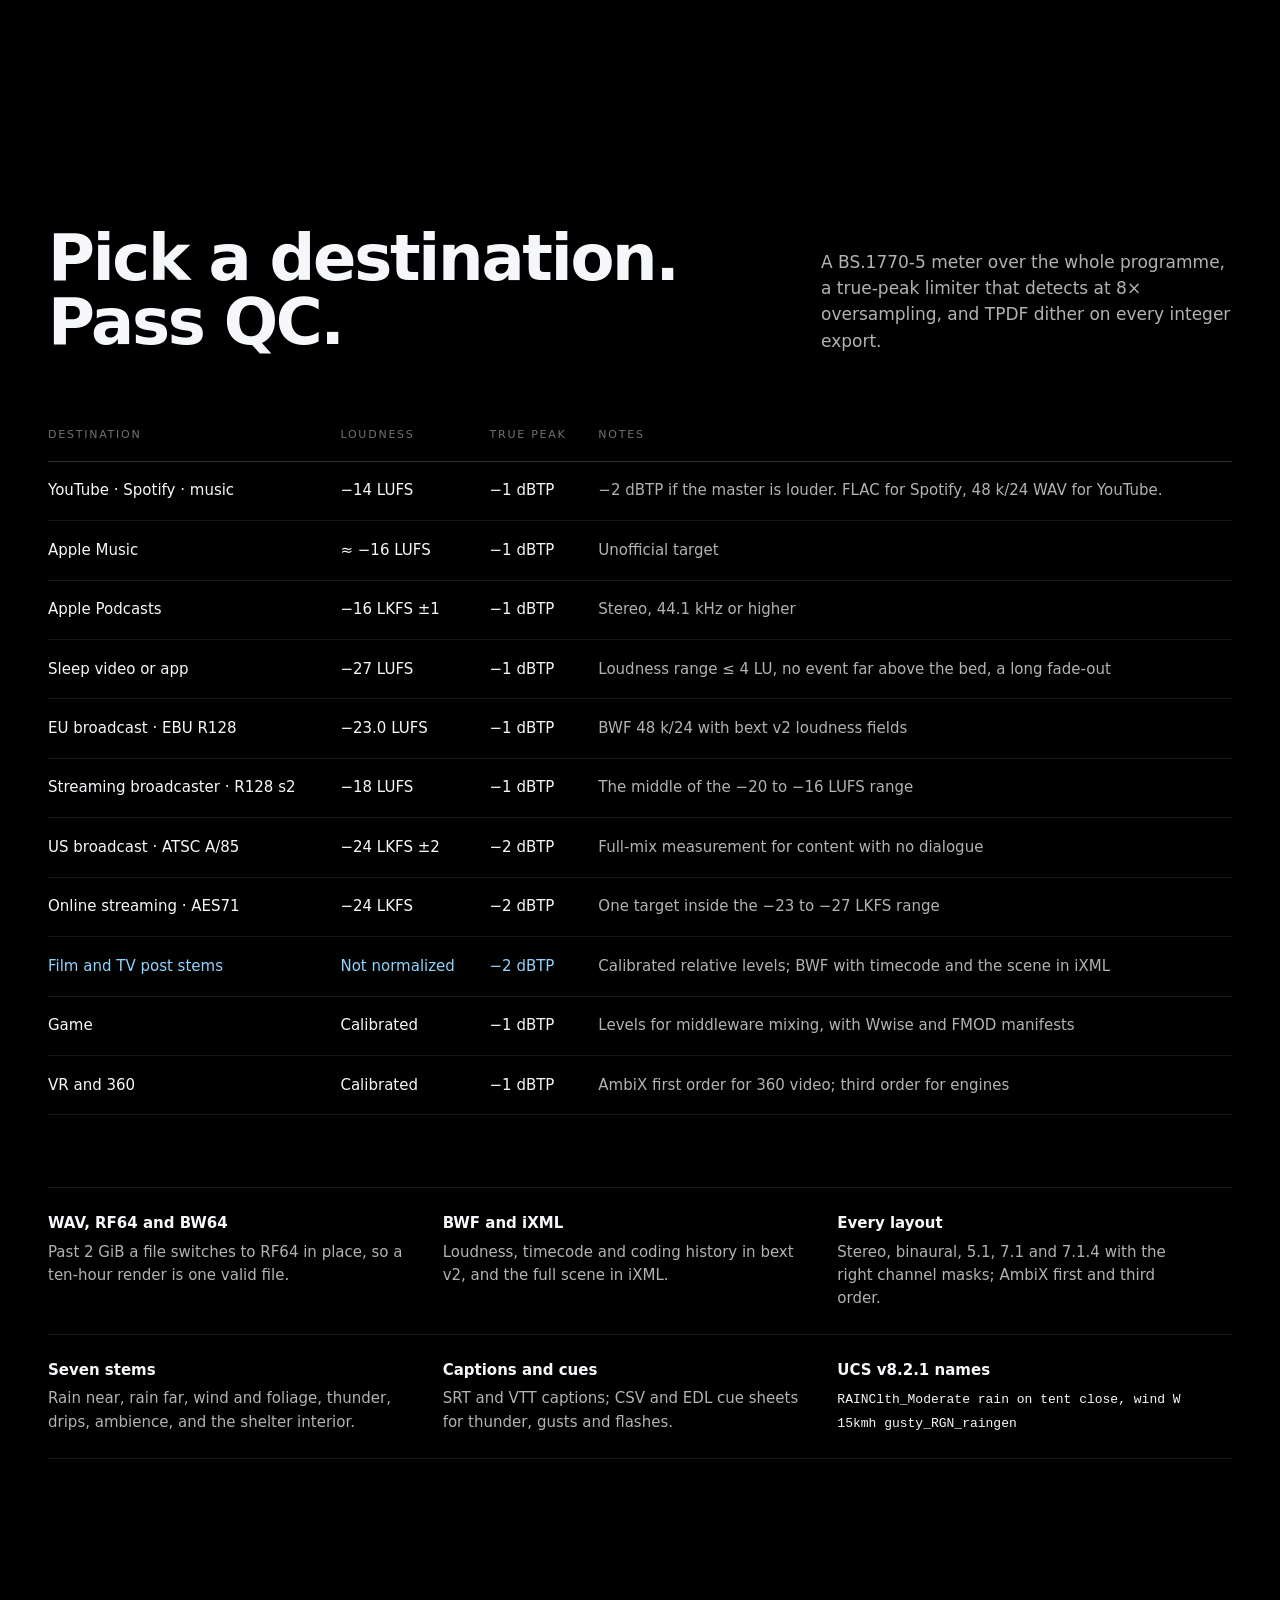
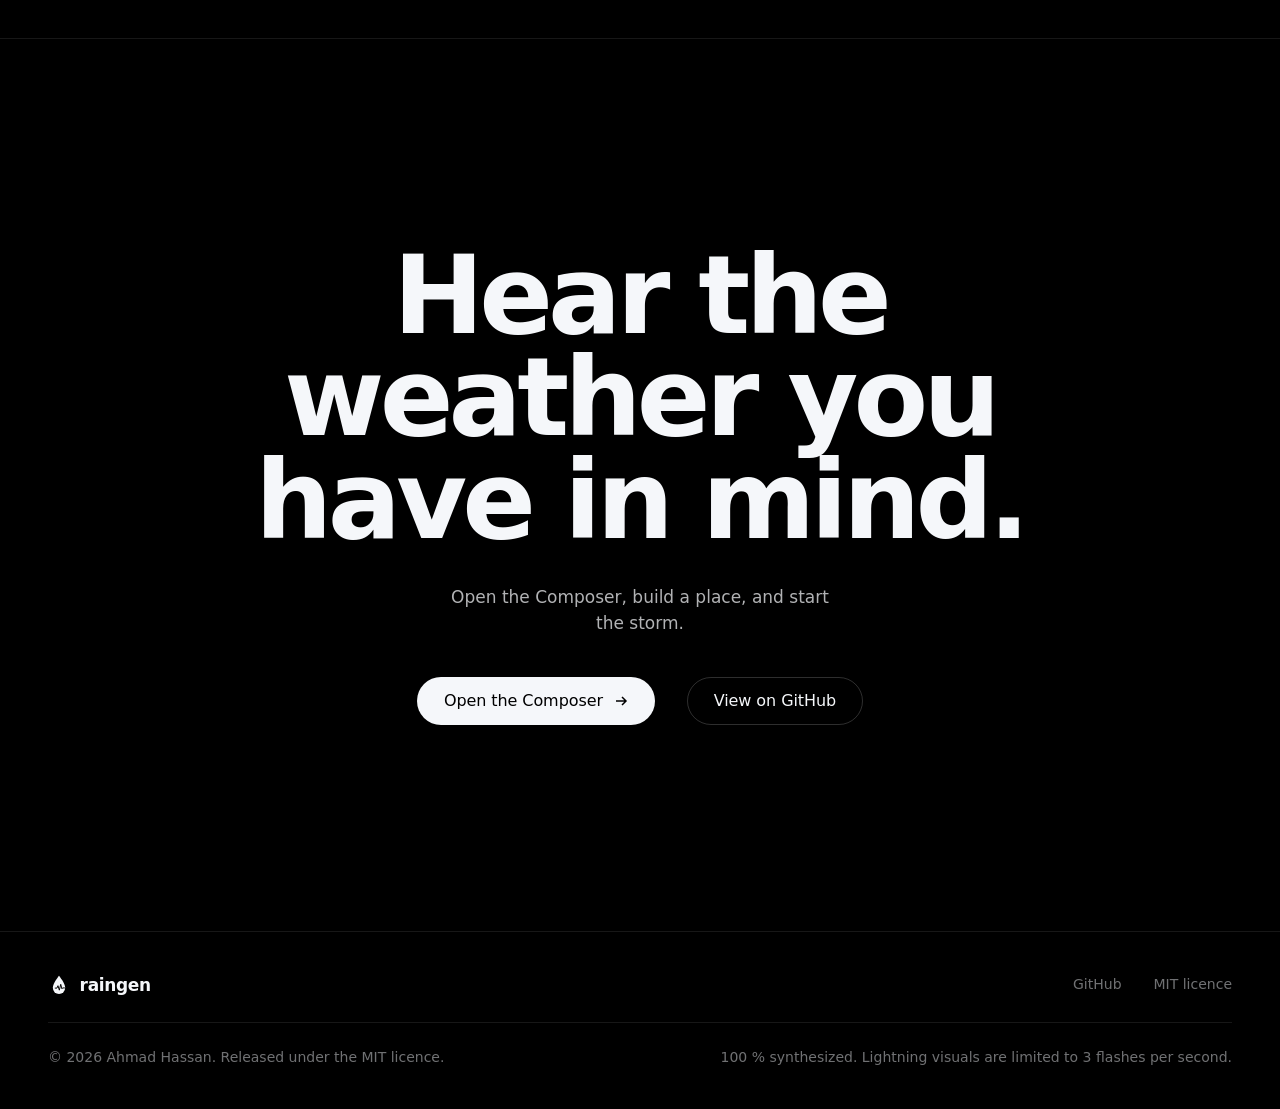
==== commit 08a7010a: "site: production-ready cinematic redesign, master plan removed - Landing page rebuilt on a black sta" ====
--- a/site/index.html
+++ b/site/index.html
@@ -4,615 +4,171 @@
 <meta charset="utf-8">
 <meta name="viewport" content="width=device-width, initial-scale=1, viewport-fit=cover">
 <title>raingen · Real weather, dialed in, not looped</title>
-<meta name="description" content="Weather you can direct. A physics-driven weather and environment sound engine: describe the weather the way you would experience it (heavy rain, a gusty westerly, a storm 3 km away, you're in a tent) and get endless, never-repeating, studio-grade sound you fully own.">
-<meta name="color-scheme" content="dark light">
-<meta name="theme-color" content="#060a13" media="(prefers-color-scheme: dark)">
-<meta name="theme-color" content="#f3f6fb" media="(prefers-color-scheme: light)">
+<meta name="description" content="raingen is a physics-driven weather and environment sound engine. Describe the weather the way you would experience it (heavy rain, a gusty westerly, a storm 3 km away, you're in a tent) and get endless, never-repeating, studio-grade sound you fully own.">
+<link rel="canonical" href="https://ahmadhassan-bted.github.io/RainGen-RainGenerator/">
+<meta name="color-scheme" content="dark">
+<meta name="theme-color" content="#000000">
 <meta property="og:type" content="website">
+<meta property="og:site_name" content="raingen">
 <meta property="og:title" content="raingen · Real weather, dialed in, not looped">
 <meta property="og:description" content="Weather you can direct: physics-driven, never-looping, deterministic weather sound for games, film and TV, sleep and focus apps, creators and musicians. MIT licensed.">
-<meta name="twitter:card" content="summary">
+<meta property="og:url" content="https://ahmadhassan-bted.github.io/RainGen-RainGenerator/">
+<meta property="og:image" content="https://ahmadhassan-bted.github.io/RainGen-RainGenerator/assets/og.png">
+<meta property="og:image:type" content="image/png">
+<meta property="og:image:width" content="1200">
+<meta property="og:image:height" content="630">
+<meta property="og:image:alt" content="raingen: Weather you can direct. Rain falling on a black stage.">
+<meta name="twitter:card" content="summary_large_image">
+<meta name="twitter:title" content="raingen · Real weather, dialed in, not looped">
+<meta name="twitter:description" content="Weather you can direct: physics-driven, never-looping, deterministic weather sound. MIT licensed.">
+<meta name="twitter:image" content="https://ahmadhassan-bted.github.io/RainGen-RainGenerator/assets/og.png">
+<meta name="twitter:image:alt" content="raingen: Weather you can direct.">
 <link rel="icon" href="assets/favicon.svg" type="image/svg+xml">
-<link rel="preconnect" href="https://fonts.googleapis.com">
-<link rel="preconnect" href="https://fonts.gstatic.com" crossorigin>
-<link rel="stylesheet" href="https://fonts.googleapis.com/css2?family=Inter:wght@400..800&display=swap">
+<link rel="apple-touch-icon" href="assets/apple-touch-icon.png">
 <link rel="stylesheet" href="assets/site.css">
-<script>
-  (function () {
-    var d = document.documentElement;
-    d.classList.add('js');
-    try {
-      var t = localStorage.getItem('rg-theme');
-      if (t === 'light' || t === 'dark') d.setAttribute('data-theme', t);
-    } catch (e) { /* storage blocked: follow the system theme */ }
-  })();
-</script>
+<link rel="modulepreload" href="assets/landing.js">
+<script>document.documentElement.classList.add('js');</script>
 </head>
 <body>
 <a class="skip-link" href="#main">Skip to content</a>
 
-<header class="site-header" id="top">
+<header class="site-header">
   <div class="wrap header-inner">
-    <a class="brand" href="./" aria-label="raingen, home">
-      <img src="assets/logo.svg" alt="" width="30" height="30">
-      <span>raingen <span class="brand-sub">RainGeneratorPy</span></span>
-    </a>
-    <nav class="site-nav" id="site-nav" aria-label="Page sections">
-      <ul>
-        <li><a href="#what">What it is</a></li>
-        <li><a href="#controls">Controls</a></li>
-        <li><a href="#physics">Physics</a></li>
-        <li><a href="#composer">4D Composer</a></li>
-        <li><a href="#code">Code</a></li>
-        <li><a href="#delivery">Delivery</a></li>
-        <li><a href="#wellness">Wellness</a></li>
-        <li><a href="#roadmap">Roadmap</a></li>
-      </ul>
+    <a class="brand" href="./" aria-label="raingen, home"><img src="assets/logo.svg" alt="" width="22" height="22"><span>raingen</span></a>
+    <nav class="site-nav" aria-label="Page sections">
+      <a href="#space">Sound</a>
+      <a href="#physics">Physics</a>
+      <a href="#composer">Composer</a>
+      <a href="#code">Developers</a>
+      <a href="#delivery">Delivery</a>
     </nav>
-    <div class="header-actions">
-      <button class="icon-btn" type="button" data-theme-toggle aria-label="Theme: system. Switch theme" title="Theme: system">
-        <svg viewBox="0 0 24 24" fill="none" stroke="currentColor" stroke-width="1.8" aria-hidden="true"><circle cx="12" cy="12" r="8.5"/><path d="M12 3.5v17a8.5 8.5 0 0 0 0-17Z" fill="currentColor"/></svg>
-      </button>
-      <a class="icon-btn" href="https://github.com/AhmadHassan-BTed/RainGen-RainGenerator" aria-label="RainGeneratorPy on GitHub" title="GitHub">
-        <svg viewBox="0 0 24 24" fill="currentColor" aria-hidden="true"><path d="M12 .5C5.73.5.5 5.73.5 12a11.5 11.5 0 0 0 7.86 10.92c.58.1.79-.25.79-.56v-2c-3.2.7-3.87-1.37-3.87-1.37-.52-1.33-1.28-1.69-1.28-1.69-1.05-.72.08-.7.08-.7 1.16.08 1.77 1.19 1.77 1.19 1.03 1.77 2.7 1.26 3.36.96.1-.75.4-1.26.73-1.55-2.55-.29-5.24-1.28-5.24-5.69 0-1.26.45-2.29 1.19-3.1-.12-.29-.52-1.46.11-3.05 0 0 .97-.31 3.17 1.18a11 11 0 0 1 5.77 0c2.2-1.49 3.17-1.18 3.17-1.18.63 1.59.23 2.76.11 3.05.74.81 1.19 1.84 1.19 3.1 0 4.42-2.69 5.39-5.25 5.68.41.36.78 1.06.78 2.14v3.17c0 .31.21.67.8.56A11.5 11.5 0 0 0 23.5 12C23.5 5.73 18.27.5 12 .5Z"/></svg>
-      </a>
-      <a class="btn btn-primary btn-sm hide-sm" href="studio/">Open Composer</a>
-      <button class="icon-btn menu-toggle" type="button" aria-expanded="false" aria-controls="site-nav" aria-label="Open menu">
-        <svg viewBox="0 0 24 24" fill="none" stroke="currentColor" stroke-width="2" stroke-linecap="round" aria-hidden="true"><path d="M4 7h16M4 12h16M4 17h16"/></svg>
-      </button>
-    </div>
+    <a class="btn btn-secondary btn-sm header-cta" href="studio/">Open the Composer</a>
   </div>
 </header>
 
 <main id="main">
 
-<!-- ================= HERO ================= -->
 <section class="hero" aria-labelledby="hero-title">
   <canvas class="hero-sky" id="hero-sky" aria-hidden="true"></canvas>
-  <div class="hero-veil" aria-hidden="true"></div>
-  <div class="wrap hero-inner">
-    <div class="hero-copy">
-      <p class="eyebrow"><span class="dot" aria-hidden="true"></span>Physics-driven weather &amp; environment sound engine</p>
-      <h1 id="hero-title">Real weather, dialed in, <em>not looped.</em></h1>
-      <p class="lede">Describe the weather the way you would experience it (heavy rain, a gusty westerly, a storm 3&nbsp;km away, you're in a tent) and get endless, never-repeating, studio-grade sound that you fully own: as a file, as separate tracks, as cinema surround, or live inside your software.</p>
-      <div class="cta-row">
-        <a class="btn btn-primary btn-lg" href="studio/">
-          Open the 4D Composer
-          <svg viewBox="0 0 24 24" fill="none" stroke="currentColor" stroke-width="2" stroke-linecap="round" stroke-linejoin="round" aria-hidden="true"><path d="M5 12h14M13 6l6 6-6 6"/></svg>
-        </a>
-        <a class="btn btn-ghost btn-lg" href="plan.html">Read the master plan</a>
-        <a class="btn btn-quiet btn-lg" href="https://github.com/AhmadHassan-BTed/RainGen-RainGenerator">
-          <svg viewBox="0 0 24 24" fill="currentColor" aria-hidden="true"><path d="M12 .5C5.73.5.5 5.73.5 12a11.5 11.5 0 0 0 7.86 10.92c.58.1.79-.25.79-.56v-2c-3.2.7-3.87-1.37-3.87-1.37-.52-1.33-1.28-1.69-1.28-1.69-1.05-.72.08-.7.08-.7 1.16.08 1.77 1.19 1.77 1.19 1.03 1.77 2.7 1.26 3.36.96.1-.75.4-1.26.73-1.55-2.55-.29-5.24-1.28-5.24-5.69 0-1.26.45-2.29 1.19-3.1-.12-.29-.52-1.46.11-3.05 0 0 .97-.31 3.17 1.18a11 11 0 0 1 5.77 0c2.2-1.49 3.17-1.18 3.17-1.18.63 1.59.23 2.76.11 3.05.74.81 1.19 1.84 1.19 3.1 0 4.42-2.69 5.39-5.25 5.68.41.36.78 1.06.78 2.14v3.17c0 .31.21.67.8.56A11.5 11.5 0 0 0 23.5 12C23.5 5.73 18.27.5 12 .5Z"/></svg>
-          GitHub
-        </a>
-      </div>
-      <ul class="hero-facts">
-        <li>A storm is a ~400-byte file</li>
-        <li>100&nbsp;% synthesized core</li>
-        <li>Same scene + seed = same storm</li>
-        <li>MIT licensed</li>
-      </ul>
-    </div>
-
-    <aside class="console" aria-labelledby="console-title">
-      <div class="console-head">
-        <h2 id="console-title" class="console-title">Try the weather</h2>
-        <button id="listen" class="listen-btn" type="button" aria-pressed="false">
-          <span class="listen-icon" aria-hidden="true">
-            <svg class="i-play" viewBox="0 0 24 24"><path d="M8 5v14l11-7Z" fill="currentColor"/></svg>
-            <svg class="i-pause" viewBox="0 0 24 24" hidden><path d="M7 5h4v14H7zM13 5h4v14h-4z" fill="currentColor"/></svg>
-          </span>
-          <span id="listen-label">Listen</span>
-        </button>
-      </div>
-      <p class="console-note" id="listen-status">Headphones recommended. Nothing plays until you press Listen.</p>
-
-      <div class="field">
-        <div class="field-row"><label for="c-rain">How much rain</label><output id="c-rain-out" for="c-rain">5.0 mm/h · moderate</output></div>
-        <input type="range" id="c-rain" min="0" max="1000" step="1" value="566">
-      </div>
-      <div class="field">
-        <div class="field-row"><label for="c-wind">Wind (Beaufort)</label><output id="c-wind-out" for="c-wind">Force 3 · gentle breeze</output></div>
-        <input type="range" id="c-wind" min="0" max="12" step="0.1" value="3">
-      </div>
-      <div class="field">
-        <div class="field-row">
-          <label class="check" for="c-thunder-on"><input type="checkbox" id="c-thunder-on" checked> <span class="label">Thunder</span></label>
-          <output id="c-thunder-out" for="c-thunder">17.6 s after the flash · 6.0 km</output>
-        </div>
-        <input type="range" id="c-thunder" min="0" max="1000" step="1" value="635" aria-label="Seconds between flash and thunder">
-      </div>
-      <div class="field">
-        <div class="field-row"><label for="c-shelter">Where you are</label></div>
-        <select id="c-shelter">
-          <option value="open">Out in it</option>
-          <option value="tree">Under a tree</option>
-          <option value="umbrella">Under an umbrella</option>
-          <option value="porch" selected>On a porch</option>
-          <option value="tent">In a tent</option>
-          <option value="room_open">Indoors, window open</option>
-          <option value="room_closed">Indoors, window shut</option>
-          <option value="car">In a car, wipers on</option>
-          <option value="attic">Attic under a tin roof</option>
-        </select>
-      </div>
-
-      <div class="console-foot">
-        <div class="flash-counter" id="flash-counter">
-          <svg class="bolt" viewBox="0 0 24 24" fill="currentColor" aria-hidden="true"><path d="M13 2 4 14h7l-1 8 9-12h-7l1-8Z"/></svg>
-          <span id="flash-text">Watch for a flash, then count: thunder at 6.0&nbsp;km arrives 17.6&nbsp;s later.</span>
-        </div>
+  <div class="wrap hero-copy">
+    <p class="eyebrow rise">Weather and environment sound engine</p>
+    <h1 id="hero-title" class="rise" data-d="1">Weather you<br>can direct.</h1>
+    <p class="hero-sub rise" data-d="2">Rain, wind and thunder, simulated from physics. Describe it in plain words and it plays, endlessly, never looped.</p>
+    <div class="hero-actions rise" data-d="3">
+      <a class="btn btn-primary" href="studio/">Open the Composer
+        <svg class="arrow" viewBox="0 0 16 16" fill="none" stroke="currentColor" stroke-width="1.5" aria-hidden="true"><path d="M3 8h10M9 4l4 4-4 4"/></svg></a>
+    </div>
+  </div>
+
+  <div class="console" role="group" aria-labelledby="listen-label">
+    <div class="wrap">
+      <div class="console-grid">
+        <div class="console-cell listen-cell">
+          <button id="listen" class="listen-btn" type="button" aria-pressed="false" aria-describedby="listen-status">
+            <svg class="i-play" viewBox="0 0 24 24" aria-hidden="true"><path d="M8 5v14l11-7Z" fill="currentColor"/></svg>
+            <svg class="i-pause" viewBox="0 0 24 24" aria-hidden="true" hidden><path d="M7 5h3.5v14H7zM13.5 5H17v14h-3.5z" fill="currentColor"/></svg>
+            <span class="visually-hidden">Listen</span>
+          </button>
+          <div>
+            <p class="listen-title" id="listen-label">Listen</p>
+            <p class="listen-note" id="listen-status">Headphones recommended. Nothing plays until you press.</p>
+            <noscript><p class="listen-note is-error">Live sound needs JavaScript.</p></noscript>
+          </div>
+        </div>
+        <div class="console-cell">
+          <label class="field-label" for="c-rain">How much rain</label>
+          <output class="field-value" id="c-rain-out" for="c-rain">5.0 mm/h · moderate</output>
+          <input type="range" id="c-rain" min="0" max="1000" step="1" value="566">
+        </div>
+        <div class="console-cell">
+          <label class="field-label" for="c-wind">Wind</label>
+          <output class="field-value" id="c-wind-out" for="c-wind">Force 3.0 · gentle breeze</output>
+          <input type="range" id="c-wind" min="0" max="12" step="0.1" value="3">
+        </div>
+        <div class="console-cell">
+          <div class="field-row">
+            <label for="c-thunder">Thunder</label>
+            <input type="checkbox" class="switch" id="c-thunder-on" checked aria-label="Thunder on">
+          </div>
+          <output class="field-value" id="c-thunder-out" for="c-thunder">6.0 km · 17.6 s</output>
+          <input type="range" id="c-thunder" min="0" max="1000" step="1" value="635">
+        </div>
+        <div class="console-cell">
+          <label class="field-label" for="c-shelter">Where you are</label>
+          <select id="c-shelter" class="select">
+            <option value="open">Out in it</option>
+            <option value="tree">Under a tree</option>
+            <option value="umbrella">Under an umbrella</option>
+            <option value="porch" selected>On a porch</option>
+            <option value="tent">In a tent</option>
+            <option value="room_open">Indoors, window open</option>
+            <option value="room_closed">Indoors, window shut</option>
+            <option value="car">In a car, wipers on</option>
+            <option value="attic">Attic under a tin roof</option>
+          </select>
+        </div>
+      </div>
+      <div class="console-status">
+        <p class="flash" id="flash-counter"><span class="flash-text" id="flash-text">Watch for a flash, then count: thunder at 6.0&nbsp;km arrives 17.6&nbsp;s later.</span></p>
         <p class="captions" id="captions" aria-live="polite"></p>
-        <div class="meter-line" id="meter" hidden>
+        <div class="meter" id="meter" hidden>
           <span id="meter-text">-- LUFS</span>
           <span class="meter-bar" aria-hidden="true"><span id="meter-fill"></span></span>
         </div>
       </div>
-    </aside>
-  </div>
-  <a class="scroll-cue" href="#what" aria-label="Scroll to: What it is">
-    <svg viewBox="0 0 24 24" fill="none" stroke="currentColor" stroke-width="2" stroke-linecap="round" stroke-linejoin="round" aria-hidden="true"><path d="M12 5v14M6 13l6 6 6-6"/></svg>
-  </a>
-</section>
-
-<!-- ================= 1. WHAT IT IS ================= -->
-<section class="section" id="what" aria-labelledby="what-title">
-  <div class="wrap">
-    <div class="section-head reveal">
-      <p class="eyebrow"><span class="idx">01</span> What it is</p>
-      <h2 id="what-title">One engine for everyone who needs weather to sound real.</h2>
-      <p class="lede">Most rain sounds are recordings on a loop, or white noise through a filter. raingen simulates the weather instead: a population of drop sizes, the surfaces they hit, the wind heard through trees and wires, a lightning channel you can see, and the air the thunder crosses on its way to you. You set it in words people already use, and it never repeats.</p>
-    </div>
-
-    <h3 class="subhead reveal">Three things nobody else can do</h3>
-    <div class="grid grid-3 trio">
-      <article class="card trio-card reveal">
-        <span class="trio-num" aria-hidden="true">400&nbsp;B</span>
-        <h4>A storm is a file</h4>
-        <p>A 10-hour storm in 7.1.4 cinema surround is 62&nbsp;GB of audio; its scene file is about 400 bytes. Share it as a link and anyone can play the exact same storm, or remix it.</p>
-        <p class="why">Why only here: the sound is a pure function of scene, seed and engine version.</p>
-      </article>
-      <article class="card trio-card reveal">
-        <span class="trio-num" aria-hidden="true">↻</span>
-        <h4>Direct the weather</h4>
-        <p>Move the storm, the wind, the shelter or the listener after the fact and re-render. A director's note becomes a slider move. Physics by default, cinematic on purpose, with every cheat labelled.</p>
-        <p class="why">Why only here: a physical model plus a labelled "cinematic" layer.</p>
-      </article>
-      <article class="card trio-card reveal">
-        <span class="trio-num" aria-hidden="true">c(T)</span>
-        <h4>See it and hear it: the same storm</h4>
-        <p>In the 4D Composer the bolt you see is the one you hear. Its thunder wavefront crosses the valley on screen and reaches your ears at the speed of sound for that air temperature.</p>
-        <p class="why">Why only here: one stream of events drives both picture and sound.</p>
-      </article>
-    </div>
-
-    <h3 class="subhead reveal">Who it's for</h3>
-    <div class="grid grid-3">
-      <article class="card audience-card reveal">
-        <div class="icon" aria-hidden="true"><svg viewBox="0 0 24 24" fill="none" stroke="currentColor" stroke-width="1.8" stroke-linecap="round" stroke-linejoin="round"><path d="M6 11h4M8 9v4M15 12h.01M18 10h.01"/><path d="M17.3 5H6.7a4 4 0 0 0-3.96 3.43L2 14.5A3 3 0 0 0 7.2 17l1.3-2h7l1.3 2a3 3 0 0 0 5.2-2.5l-.74-6.07A4 4 0 0 0 17.3 5Z"/></svg></div>
-        <h4>Games</h4>
-        <p class="who">Audio programmers, sound designers, QA</p>
-        <ul>
-          <li>Rain mm/h, wind m/s and direction relative to the listener, temperature and indoor/outdoor as game parameters in human units</li>
-          <li>World-sampled weather: the surface mix and the roof overhead come from the level itself</li>
-          <li>One statistical drop generator, not thousands of voices; a seed per level so QA can reproduce any bug</li>
-        </ul>
-      </article>
-      <article class="card audience-card reveal">
-        <div class="icon" aria-hidden="true"><svg viewBox="0 0 24 24" fill="none" stroke="currentColor" stroke-width="1.8" stroke-linecap="round" stroke-linejoin="round"><rect x="3" y="9" width="18" height="11" rx="1.5"/><path d="m3.5 9 1.6-4.4a1 1 0 0 1 1.25-.6L20 8.6"/><path d="m8.6 5.1 2.4 3.5M13.6 6.7l2.4 3.4"/></svg></div>
-        <h4>Film &amp; TV post</h4>
-        <p class="who">Dialogue editors, effects editors, re-recording mixers</p>
-        <ul>
-          <li>Stems, BWF with timecode, ADM for Dolby Atmos, UCS file names</li>
-          <li>Spot to picture: thunder placed on every lightning flash detected in the cut</li>
-          <li>Match my recording: a few seconds of production rain becomes an endless, editable bed</li>
-        </ul>
-      </article>
-      <article class="card audience-card reveal">
-        <div class="icon" aria-hidden="true"><svg viewBox="0 0 24 24" fill="none" stroke="currentColor" stroke-width="1.8" stroke-linecap="round" stroke-linejoin="round"><path d="M20 14.5A8 8 0 1 1 9.5 4a6.5 6.5 0 0 0 10.5 10.5Z"/></svg></div>
-        <h4>Sleep &amp; focus apps</h4>
-        <p class="who">App makers and the people listening tonight</p>
-        <ul>
-          <li>Relax, Sleep and Focus modes with low default levels, a timer and "Fade out as I fall asleep"</li>
-          <li>"No sudden loud sounds", and no loops for your brain to learn</li>
-          <li>Evidence cards instead of medical claims</li>
-        </ul>
-      </article>
-      <article class="card audience-card reveal">
-        <div class="icon" aria-hidden="true"><svg viewBox="0 0 24 24" fill="none" stroke="currentColor" stroke-width="1.8" stroke-linecap="round" stroke-linejoin="round"><path d="M3 14v-2a9 9 0 0 1 18 0v2"/><path d="M21 15a2 2 0 0 1-2 2h-1v-6h1a2 2 0 0 1 2 2v2ZM3 15a2 2 0 0 0 2 2h1v-6H5a2 2 0 0 0-2 2v2Z"/></svg></div>
-        <h4>ASMR &amp; YouTube creators</h4>
-        <p class="who">Long-form ambience channels, ASMR artists, streamers</p>
-        <ul>
-          <li>One-click 1 to 10 hour renders with a disk-space preflight; they stream to disk, so RAM is never the limit</li>
-          <li>Close-up 3D headphone sound under an umbrella, in a tent or at a window; a Tingle ↔ Comfort control; remove any single sound</li>
-          <li>Videos that are genuinely different: other storms, places, story arcs and events, with captions</li>
-        </ul>
-      </article>
-      <article class="card audience-card reveal">
-        <div class="icon" aria-hidden="true"><svg viewBox="0 0 24 24" fill="none" stroke="currentColor" stroke-width="1.8" stroke-linecap="round" stroke-linejoin="round"><path d="M9 18V5l12-2v13"/><circle cx="6" cy="18" r="3"/><circle cx="18" cy="16" r="3"/></svg></div>
-        <h4>Music producers</h4>
-        <p class="who">Producers, sound artists, live performers</p>
-        <ul>
-          <li>Loops exactly N bars long at your tempo, with loop points written</li>
-          <li>Drip one-shots tuned to a key; thunder and gust packs with UCS names</li>
-          <li>A MIDI file of every storm event; a CLAP plugin with host tempo sync later</li>
-        </ul>
-      </article>
-      <article class="card audience-card reveal">
-        <div class="icon" aria-hidden="true"><svg viewBox="0 0 24 24" fill="none" stroke="currentColor" stroke-width="1.8" stroke-linecap="round" stroke-linejoin="round"><path d="M9 3h6M10 3v6L4.5 18.5A1.7 1.7 0 0 0 6 21h12a1.7 1.7 0 0 0 1.5-2.5L14 9V3"/><path d="M7 15h10"/></svg></div>
-        <h4>Researchers &amp; educators</h4>
-        <p class="who">Labs, teachers, museums, installations</p>
-        <ul>
-          <li>An open scene format and reproducible renders</li>
-          <li>Disdrometer CSV and METAR import; OSC control for installations</li>
-          <li>"Hear the physics": Beaufort captions and flash-to-bang counting</li>
-        </ul>
-      </article>
-    </div>
-
-    <div class="pillars">
-      <div class="pillar reveal">
-        <svg viewBox="0 0 24 24" fill="none" stroke="currentColor" stroke-width="1.8" stroke-linecap="round" stroke-linejoin="round" aria-hidden="true"><path d="M7 8a4 4 0 1 0 0 8c3 0 7-8 10-8a4 4 0 1 1 0 8c-3 0-7-8-10-8Z"/></svg>
-        <p><strong>Never loops</strong>Listeners learn repeated noise within a few exposures and remember it for weeks. No frozen segment recurs here.</p>
-      </div>
-      <div class="pillar reveal">
-        <svg viewBox="0 0 24 24" fill="none" stroke="currentColor" stroke-width="1.8" stroke-linecap="round" stroke-linejoin="round" aria-hidden="true"><path d="M5 9h14M5 15h14M10 4 8 20M16 4l-2 16"/></svg>
-        <p><strong>Deterministic</strong>Output is a pure function of scene, automation, seed and engine version, so any minute of a 10-hour render can be remade on its own.</p>
-      </div>
-      <div class="pillar reveal">
-        <svg viewBox="0 0 24 24" fill="none" stroke="currentColor" stroke-width="1.8" stroke-linecap="round" stroke-linejoin="round" aria-hidden="true"><path d="m12 3 9 5-9 5-9-5 9-5Z"/><path d="m3 13 9 5 9-5"/></svg>
-        <p><strong>Physics where it's audible</strong>Individual events where an ear can resolve them, statistically exact texture where sound is dense.</p>
-      </div>
-      <div class="pillar reveal">
-        <svg viewBox="0 0 24 24" fill="none" stroke="currentColor" stroke-width="1.8" stroke-linecap="round" stroke-linejoin="round" aria-hidden="true"><path d="M12 3 4 6v6c0 4.5 3.4 8.3 8 9 4.6-.7 8-4.5 8-9V6l-8-3Z"/><path d="m9 12 2 2 4-4"/></svg>
-        <p><strong>Rights-clean</strong>The core is 100&nbsp;% synthesized: no third-party recordings, no ML training data. Optional packs are labelled and provenance-stamped.</p>
-      </div>
-    </div>
-
-    <div class="callout umbrella reveal">
-      <svg viewBox="0 0 24 24" fill="none" stroke="currentColor" stroke-width="1.8" stroke-linecap="round" stroke-linejoin="round" aria-hidden="true"><path d="M12 3a9 9 0 0 1 9 9H3a9 9 0 0 1 9-9Z"/><path d="M12 12v7a2 2 0 0 0 4 0"/></svg>
-      <div>
-        <p><strong>The first release ships with "The Umbrella".</strong> Put on headphones. You stand under an umbrella in a meadow as a storm rolls in: fat drops thud on the fabric 30&nbsp;cm above your head, drips fall off the rim to your left and right, a treeline 50&nbsp;m upwind bends and about 5&nbsp;s later the gust reaches you, and the thunder closes from 8&nbsp;km to 2&nbsp;km while you count the seconds after each flash.</p>
-        <p class="umbrella-reveal">The reveal: <em>this 4-minute storm is this 400-byte file.</em></p>
-      </div>
-    </div>
-  </div>
-</section>
-
-<!-- ================= 2. CONTROLS ================= -->
-<section class="section section-alt" id="controls" aria-labelledby="controls-title">
-  <div class="wrap">
-    <div class="section-head reveal">
-      <p class="eyebrow"><span class="idx">02</span> Controls that speak human</p>
-      <h2 id="controls-title">Every control means something you've felt.</h2>
-      <p class="lede">No bare "intensity 1.9". Rain is in millimetres per hour, wind is a Beaufort force with its land description, direction is where the wind comes <em>from</em> ("from your left"), thunder is the seconds you count after the flash, and where you stand is a place: a tent, a porch, a car. If a control has no audible effect, the interface says so.</p>
-    </div>
-
-    <div class="table-wrap reveal">
-      <table class="data">
-        <caption>You say it, the engine stores it, and this is what you actually hear.</caption>
-        <thead>
-          <tr><th scope="col">You say</th><th scope="col">The engine stores</th><th scope="col">What you hear</th></tr>
-        </thead>
-        <tbody>
-          <tr><th scope="row"><span class="say">Moderate rain</span></th><td><code>rate_mm_h = 5</code></td><td>Level, density and timbre: more large drops means more low-mid punch</td></tr>
-          <tr><th scope="row"><span class="say">Big drops</span></th><td><code>drops = "fat"</code> (Dm 2 to 2.75&nbsp;mm, continental-like)</td><td>Fine-rain hiss gives way to fat splats; fewer "plinks" on water</td></tr>
-          <tr><th scope="row"><span class="say">Force 6, strong breeze</span></th><td><code>speed_mps</code> 10.8 to 13.8</td><td>Large branches move; wires and railings start to whistle</td></tr>
-          <tr><th scope="row"><span class="say">Gusting to 45&nbsp;km/h</span></th><td><code>gust_factor</code> (Studio only)</td><td>Swells that travel across the scene; rain curtains</td></tr>
-          <tr><th scope="row"><span class="say">From the west</span></th><td><code>from_deg = 270</code> (meteorological "from")</td><td>Which side gusts come from, which windows get hit; distant sounds carry downwind, shadowed upwind</td></tr>
-          <tr><th scope="row"><span class="say">Thunder, nine seconds after the flash</span></th><td><code>distance_km = 3.1</code> at 20&nbsp;°C</td><td>The crack fades with distance; the rumble remains</td></tr>
-          <tr><th scope="row"><span class="say">I'm in a tent</span></th><td><code>shelter = "tent"</code></td><td>Fabric panels close to your ears over a muffled outside world</td></tr>
-          <tr><th scope="row"><span class="say">It's 2&nbsp;°C</span></th><td><code>temperature_c = 2</code></td><td><strong>Indirect but real:</strong> rain vs sleet vs snow, cricket chirp rate, flash-to-bang timing, ice on twigs. There is no "cold wind" sound.</td></tr>
-          <tr><th scope="row"><span class="say">It's humid</span></th><td><code>humidity_pct = 92</code></td><td>Brightness of <em>distant</em> sounds only</td></tr>
-          <tr><th scope="row"><span class="say">Pressure is falling</span></th><td><code>pressure_hpa</code></td><td class="honest-off">Nothing audible (980 to 1030&nbsp;hPa moves absorption by ≤ 0.05&nbsp;%). Used for storm logic, and labelled that way.</td></tr>
-        </tbody>
-      </table>
-    </div>
-
-    <div class="split" style="margin-top: 28px;">
-      <div class="widget reveal" aria-labelledby="wind-title">
-        <div class="widget-head">
-          <h3 id="wind-title">Wind, the way sailors and farmers say it</h3>
-          <p>Beaufort 0 to 12, continuous</p>
-        </div>
-        <div class="wind-widget">
-          <div>
-            <div class="field">
-              <div class="field-row"><label for="w-bft">Beaufort force</label><output id="w-bft-out" for="w-bft">5.0</output></div>
-              <input type="range" id="w-bft" min="0" max="12" step="0.1" value="5">
-            </div>
-            <p class="bft-name" id="bft-name">Force 5 · Fresh breeze</p>
-            <p class="bft-desc" id="bft-desc">Small trees in leaf begin to sway.</p>
-            <ul class="units-row" id="bft-units" aria-label="Speed range in other units"></ul>
-            <h4 class="visually-hidden">Sound layers switched on at this force</h4>
-            <ul class="layers" id="bft-layers">
-              <li data-from="2"><span class="state" aria-hidden="true"></span><span>Leaf rustle <span class="muted">(force 2+)</span></span></li>
-              <li data-from="3"><span class="state" aria-hidden="true"></span><span>Twigs and branches in motion <span class="muted">(3+)</span></span></li>
-              <li data-from="6"><span class="state" aria-hidden="true"></span><span>Wires and railings whistle <span class="muted">(6+)</span></span></li>
-              <li data-from="8"><span class="state" aria-hidden="true"></span><span>Creaks and debris <span class="muted">(8+)</span></span></li>
-              <li data-below-mps="9"><span class="state" aria-hidden="true"></span><span>Small-drop "plinks" on water <span class="muted">(fade out above 8 to 10&nbsp;m/s)</span></span></li>
-            </ul>
-          </div>
-          <div>
-            <svg class="compass" viewBox="0 0 160 160" role="img" aria-labelledby="compass-label">
-              <title id="compass-label">Wind direction compass</title>
-              <circle class="ring" cx="80" cy="80" r="70"/>
-              <g id="compass-ticks"></g>
-              <text class="card-pt" x="80" y="24" text-anchor="middle">N</text>
-              <text class="card-pt" x="140" y="84" text-anchor="middle">E</text>
-              <text class="card-pt" x="80" y="144" text-anchor="middle">S</text>
-              <text class="card-pt" x="20" y="84" text-anchor="middle">W</text>
-              <g class="arrow" id="compass-arrow">
-                <circle cx="80" cy="30" r="5"/>
-                <rect x="77.5" y="30" width="5" height="72" rx="2"/>
-                <path d="M67 100h26l-13 24Z"/>
-              </g>
-            </svg>
-            <div class="field" style="margin-top: 8px;">
-              <div class="field-row"><label for="w-dir">Wind from</label><output id="w-dir-out" for="w-dir">W · 270°</output></div>
-              <input type="range" id="w-dir" min="0" max="359" step="1" value="270">
-            </div>
-          </div>
-        </div>
-        <p class="muted" id="dir-text" style="margin: 12px 0 0; font-size: 0.9rem;">From the west, blowing toward the east. Facing north, gusts arrive on your left.</p>
-      </div>
-
-      <div class="widget reveal" aria-labelledby="shelter-title">
-        <div class="widget-head">
-          <h3 id="shelter-title">Where you are changes everything</h3>
-          <p>Shelters are impact panels near your ears plus a filtered outside</p>
-        </div>
-        <ul class="chip-list" id="shelter-chips" aria-label="Shelters">
-          <li><button class="chip" type="button" data-shelter="open" aria-pressed="false">Out in it</button></li>
-          <li><button class="chip" type="button" data-shelter="tree" aria-pressed="false">Under a tree</button></li>
-          <li><button class="chip" type="button" data-shelter="umbrella" aria-pressed="true">Umbrella</button></li>
-          <li><button class="chip" type="button" data-shelter="tent" aria-pressed="false">Tent</button></li>
-          <li><button class="chip" type="button" data-shelter="porch" aria-pressed="false">Porch</button></li>
-          <li><button class="chip" type="button" data-shelter="car" aria-pressed="false">Car</button></li>
-          <li><button class="chip" type="button" data-shelter="room_open" aria-pressed="false">Window open</button></li>
-          <li><button class="chip" type="button" data-shelter="room_closed" aria-pressed="false">Window shut</button></li>
-          <li><button class="chip" type="button" data-shelter="attic" aria-pressed="false">Tin roof attic</button></li>
-          <li><button class="chip" type="button" data-shelter="cave" aria-pressed="false">Cave mouth</button></li>
-          <li><button class="chip" type="button" data-shelter="underpass" aria-pressed="false">Underpass</button></li>
-        </ul>
-        <div class="shelter-desc" id="shelter-desc" aria-live="polite">
-          <strong>Under an umbrella</strong>
-          A tensioned membrane 30&nbsp;cm above your head drums with low, dense modes, and drips fall off the rim in front of you, on the left and on the right.
-        </div>
-
-        <h3 style="margin-top: 26px;">Two workspaces, one set of settings</h3>
-        <div class="workspaces">
-          <div class="ws">
-            <div class="ws-title"><h4>Listen</h4><span class="tag">for everyone</span></div>
-            <div class="tier"><b>Level 1 · Main screen</b><span>One big Play button, How much rain, How stormy, Where you are, a mode, 3D headphone sound, a sleep timer and a mixer.</span></div>
-            <div class="tier"><b>Level 2 · Fine-tune the weather</b><span>Rain in mm/h with drop size, wind in Beaufort with gusts and "from your left", thunder in seconds, time, temperature and storm arc.</span></div>
-          </div>
-          <div class="ws">
-            <div class="ws-title"><h4>Studio</h4><span class="tag">for pros</span></div>
-            <div class="tier"><b>Level 1 · Place &amp; position</b><span>The place map and 4D viewport: shelter, surface mix, gutters, trees, wires, listener height and heading, output layout.</span></div>
-            <div class="tier"><b>Level 2 · Engineer</b><span>Drop-size physics, materials, wind physics, thunder and propagation, labelled cinematic cheats, seeds, render, automation, MIDI and OSC.</span></div>
-          </div>
-          <div class="graph-bar">
-            <svg viewBox="0 0 24 24" fill="none" stroke="currentColor" stroke-width="1.8" aria-hidden="true"><circle cx="5" cy="12" r="2.5"/><circle cx="19" cy="12" r="2.5"/><path d="M7.5 12h9"/></svg>
-            One parameter graph. Switching workspace never changes the sound or loses a setting.
-          </div>
-        </div>
-      </div>
-    </div>
-
-    <div class="widget reveal" style="margin-top: 16px;" aria-labelledby="aop-title">
-      <div class="widget-head">
-        <h3 id="aop-title">Following, Adjusted, Locked: simple sliders drive the details without fighting you</h3>
-        <p>Inside the engine these are Auto, Offset and Pinned</p>
-      </div>
-      <div class="split split-wide-right">
-        <div class="aop-controls">
-          <div class="field">
-            <div class="field-row"><label for="aop-macro">How much rain (the driver)</label><output id="aop-macro-out" for="aop-macro">40</output></div>
-            <input type="range" id="aop-macro" min="0" max="100" step="1" value="40">
-            <p class="hint">A log path: 0 rain stopped · 20 drizzle 0.3&nbsp;mm/h · 40 moderate 5 · 60 heavy 20 · 80 very heavy 50 · 100 cloudburst 100+.</p>
-          </div>
-          <div class="field">
-            <span class="label" id="aop-mode-label">Rain rate is…</span>
-            <div class="segmented" role="group" aria-labelledby="aop-mode-label" id="aop-mode" style="margin-top: 6px;">
-              <button type="button" data-mode="auto" aria-pressed="false">Following</button>
-              <button type="button" data-mode="offset" aria-pressed="true">Adjusted</button>
-              <button type="button" data-mode="pinned" aria-pressed="false">Locked</button>
-            </div>
-          </div>
-          <div class="field" id="aop-offset-field">
-            <div class="field-row"><label for="aop-offset">Your adjustment</label><output id="aop-offset-out" for="aop-offset">×1.5</output></div>
-            <input type="range" id="aop-offset" min="-100" max="100" step="1" value="29">
-            <p class="hint">Log-scaled values store a ratio, so "a bit heavier" stays a bit heavier wherever the driver goes. Beaufort, dB and °C adjustments add instead.</p>
-          </div>
-          <div class="field" id="aop-pin-field" hidden>
-            <div class="field-row"><label for="aop-pin">Your locked value</label><output id="aop-pin-out" for="aop-pin">8.0 mm/h</output></div>
-            <input type="range" id="aop-pin" min="0" max="1000" step="1" value="599">
-            <p class="hint">Ignores the driver. A hollow "ghost" marker shows where following would put it.</p>
-          </div>
-        </div>
-        <div>
-          <div class="aop-scale" aria-hidden="true">
-            <div class="aop-track"></div>
-            <div class="aop-marker ghost" id="aop-ghost"><span class="pin"></span><span class="lbl">If following</span></div>
-            <div class="aop-marker" id="aop-marker"><span class="pin"></span></div>
-          </div>
-          <div class="aop-ticks" id="aop-ticks" aria-hidden="true"></div>
-          <div class="aop-result" aria-live="polite">
-            <span class="aop-value" id="aop-value">7.5 mm/h</span>
-            <span class="prov" id="aop-prov" data-src="offset"><span class="shape" aria-hidden="true"></span><span id="aop-prov-text">Adjusted ×1.5</span></span>
-            <span class="muted" id="aop-label" style="font-size: 0.9rem;">moderate</span>
-          </div>
-          <div class="aop-listen">
-            <span class="aop-listen-k">Listen shows</span>
-            <span id="aop-listen-text">You made this a bit heavier</span>
-            <button class="btn btn-sm" type="button" id="aop-reset" aria-label="Reset rain rate to follow How much rain">↺ Reset</button>
-          </div>
-          <p class="aop-formula" id="aop-formula">5.0 mm/h × 1.5 = 7.5 mm/h</p>
-        </div>
-      </div>
-    </div>
-  </div>
-</section>
-
-<!-- ================= 3. PHYSICS ================= -->
+    </div>
+  </div>
+</section>
+
+<section class="space" id="space" aria-labelledby="space-title">
+  <div class="space-stage">
+    <div class="space-copy">
+      <p class="eyebrow">Sound in space</p>
+      <h2 id="space-title">Every drop has a place.</h2>
+      <p class="lede">Rain lands all around you. Wind arrives from its bearing. Thunder reaches you after the flash, at the speed of sound in that air.</p>
+      <ol class="layouts" id="layouts">
+        <li data-step="0" class="is-active"><span class="name">Around the listener <span class="mono">3D</span></span><span class="desc"><span>Every impact, gust and thunderclap is placed in the scene and heard from where you stand.</span></span></li>
+        <li data-step="1"><span class="name">Stereo <span class="mono">2.0</span></span><span class="desc"><span>Two speakers at ±30°, folded down from the full scene.</span></span></li>
+        <li data-step="2"><span class="name">Surround <span class="mono">5.1</span></span><span class="desc"><span>Rain all around, thunder from its bearing, low end on the LFE, with the right WAVE channel masks.</span></span></li>
+        <li data-step="3"><span class="name">Immersive <span class="mono">7.1.4</span></span><span class="desc"><span>Four height channels put the rain overhead. Binaural for headphones, and AmbiX ambisonics, first to third order, for 360 video, VR and game engines.</span></span></li>
+      </ol>
+    </div>
+    <div class="space-canvas-wrap" aria-hidden="true">
+      <canvas class="space-canvas" id="space-canvas"></canvas>
+    </div>
+  </div>
+</section>
+
 <section class="section" id="physics" aria-labelledby="physics-title">
   <div class="wrap">
-    <div class="section-head reveal">
-      <p class="eyebrow"><span class="idx">03</span> The physics, in numbers</p>
-      <h2 id="physics-title">It's the drop-size distribution, not the "amount".</h2>
-      <p class="lede">Rain is a population of drops, and drops of different sizes make completely different sounds. The engine starts from measured meteorology and acoustics, and every number below comes with its source. Figures still being checked are marked as provisional.</p>
-    </div>
-
-    <div class="stat-grid">
-      <div class="stat reveal"><span class="big num">~2,100</span><p>impacts per m² per second at a moderate 5&nbsp;mm/h, counting drops of 0.5&nbsp;mm and up.</p><span class="src">Marshall–Palmer DSD · Atlas 1973 fall speeds</span></div>
-      <div class="stat reveal"><span class="big num">15<small>kHz</small></span><p>the ring of a small drop's bubble on water. Minnaert: f·a ≈ 3.28&nbsp;m/s, so a 0.22&nbsp;mm bubble radius.</p><span class="src">Medwin, Nystuen et al. 1992</span></div>
-      <div class="stat reveal"><span class="big num">2.91<small>s/km</small></span><p>flash-to-bang at 20&nbsp;°C. It's 3.08 at −10&nbsp;°C and 2.84 at 35&nbsp;°C, so temperature has a real effect.</p><span class="src">Speed of sound c(T)</span></div>
-      <div class="stat reveal"><span class="big num">78<small>dB</small></span><p>lost at 8&nbsp;kHz over one kilometre of air (5&nbsp;dB at 1&nbsp;kHz). That's why distant thunder only rumbles.</p><span class="src">ISO 9613-1 · 20&nbsp;°C, 70&nbsp;% RH</span></div>
-      <div class="stat reveal"><span class="big num">17<small>dB</small></span><p>rise in roof rain-noise per tenfold rain rate for natural rain (10&nbsp;dB for single-size lab rain).</p><span class="src">Griffin &amp; Ballagh 2012</span></div>
-      <div class="stat reveal"><span class="big num">0.2·U/d</span><p>Aeolian tone. A 5&nbsp;mm wire in a 10&nbsp;m/s wind sings at 400&nbsp;Hz; a power line moans at 67 to 100&nbsp;Hz.</p><span class="src">Strouhal number ≈ 0.2</span></div>
-      <div class="stat reveal"><span class="big num">50<small>% within h</small></span><p>of the impact sound from panels and hard ground comes from within a radius equal to your ear height; 90&nbsp;% from within 3h. Puddle plinks have no such limit.</p><span class="src">Dipole footprint (derived) · sets the level-of-detail budget</span></div>
-      <div class="stat reveal"><span class="big num">9.14<small>m/s</small></span><p>terminal speed of a 5&nbsp;mm drop (4.0 at 1&nbsp;mm, 6.55 at 2&nbsp;mm). Bigger drops land harder: F<sub>max</sub> ≈ 0.83&nbsp;ρD²V².</p><span class="src">Atlas 1973 · Gordillo, Sun &amp; Cheng 2018</span></div>
-      <div class="stat reveal"><span class="big num">8–10<small>m/s</small></span><p>of wind, above which hydrophones lose the small-drop ring on water. The engine fades that layer with near-surface wind as a configurable rule.</p><span class="src">Nystuen · NASA · in air: provisional</span></div>
-      <div class="stat reveal"><span class="big num">~5<small>s</small></span><p>between trees 50&nbsp;m upwind starting to rustle and the gust reaching you. Gusts travel; the engine computes them at your ear height.</p><span class="src">Taylor's hypothesis · Kaimal spectrum</span></div>
-    </div>
-
-    <!-- DSD explorer -->
-    <div class="widget reveal" style="margin-top: 24px;" aria-labelledby="dsd-title">
-      <div class="widget-head">
-        <h3 id="dsd-title">Drop-size explorer</h3>
-        <p>Marshall–Palmer: N(D) = 8000·e<sup>−ΛD</sup>, Λ = 4.1·R<sup>−0.21</sup></p>
-      </div>
-      <div class="field">
-        <div class="field-row"><label for="dsd-rate">Rain rate</label><output id="dsd-rate-out" for="dsd-rate">5.0 mm/h · moderate</output></div>
-        <input type="range" id="dsd-rate" min="0" max="1000" step="1" value="435">
-      </div>
-      <div class="dsd-readouts" aria-live="polite">
-        <div><b id="dsd-flux">2,096</b><span>impacts per m² per s (D ≥ 0.5&nbsp;mm)</span></div>
-        <div><b id="dsd-foot">16,850</b><span>per second in your 50&nbsp;% footprint at 1.6&nbsp;m</span></div>
-        <div><b id="dsd-big">7</b><span>per second of those are &gt; 3.5&nbsp;mm: individually audible</span></div>
-        <div><b id="dsd-lambda">2.92</b><span>Λ, slope (mm⁻¹)</span></div>
-      </div>
-      <svg class="dsd-chart" id="dsd-chart" viewBox="0 0 640 262" role="img" aria-labelledby="dsd-chart-title dsd-chart-desc">
-        <title id="dsd-chart-title">Drop-size distribution chart</title>
-        <desc id="dsd-chart-desc">Number of drops per cubic metre per millimetre of diameter, on a log scale, against drop diameter from 0 to 6 millimetres, shaded by acoustic drop class. Dashed reference curves show 1 and 50 mm/h.</desc>
-      </svg>
-      <div class="table-wrap" style="margin-top: 12px;">
-        <table class="data">
-          <caption>Five acoustic drop classes on water (Medwin boundaries). Shares update with the rain rate.</caption>
-          <thead><tr><th scope="col">Class</th><th scope="col">Diameter</th><th scope="col">On water</th><th scope="col" class="num">Impacts /m²/s</th><th scope="col" class="num">Share</th></tr></thead>
-          <tbody id="cls-body">
-            <tr data-cls="minuscule"><th scope="row"><span class="swatch" style="background: var(--c-minuscule)"></span>Minuscule</th><td class="nowrap">&lt; 0.8&nbsp;mm</td><td>Nearly silent</td><td class="num flux">–</td><td class="num share">–</td></tr>
-            <tr data-cls="small"><th scope="row"><span class="swatch" style="background: var(--c-small)"></span>Small</th><td class="nowrap">0.8–1.1&nbsp;mm</td><td>Weak click, then a <strong>loud ~15&nbsp;kHz bubble</strong></td><td class="num flux">–</td><td class="num share">–</td></tr>
-            <tr data-cls="mid"><th scope="row"><span class="swatch" style="background: var(--c-mid)"></span>Mid</th><td class="nowrap">1.1–2.2&nbsp;mm</td><td>Weak impact click only, no bubble</td><td class="num flux">–</td><td class="num share">–</td></tr>
-            <tr data-cls="large"><th scope="row"><span class="swatch" style="background: var(--c-large)"></span>Large</th><td class="nowrap">2.2–3.5&nbsp;mm</td><td>Impact plus a dominant 2–10&nbsp;kHz bubble</td><td class="num flux">–</td><td class="num share">–</td></tr>
-            <tr data-cls="vlarge"><th scope="row"><span class="swatch" style="background: var(--c-vlarge)"></span>Very large</th><td class="nowrap">&gt; 3.5&nbsp;mm</td><td>Loud broadband splat plus bubbles</td><td class="num flux">–</td><td class="num share">–</td></tr>
-          </tbody>
-        </table>
-      </div>
-      <p class="table-note">Counted from the usual 0.5&nbsp;mm lower cutoff (Marshall–Palmer over-counts tiny drops) with Atlas fall speeds, v = 9.65 − 10.3·e<sup>−0.6D</sup>&nbsp;m/s. Class boundaries after Medwin, Nystuen et al. 1992 (NASA/Nystuen use 1.2 and 2.0&nbsp;mm). At the same rate, maritime-like convection gives about 3× more impacts per mm/h than continental-like convection, which is why drop size is a separate control from rain amount.</p>
-    </div>
-
-    <div class="split" style="margin-top: 16px;">
-      <!-- Flash-to-bang -->
-      <div class="widget reveal" aria-labelledby="ftb-title">
-        <div class="widget-head">
-          <h3 id="ftb-title">Flash-to-bang calculator</h3>
-          <p>c(T) = 331.3·√(1 + T/273.15) m/s</p>
-        </div>
-        <div class="calc-grid">
-          <div class="field">
-            <div class="field-row"><label for="ftb-t">Air temperature</label><output id="ftb-t-out" for="ftb-t">20 °C</output></div>
-            <input type="range" id="ftb-t" min="-30" max="45" step="1" value="20">
-          </div>
-          <div class="field">
-            <div class="field-row"><label for="ftb-s">Seconds you counted</label><output id="ftb-s-out" for="ftb-s">9.0 s</output></div>
-            <div class="field-split" style="display: grid; grid-template-columns: 1fr 88px; gap: 10px; align-items: center;">
-              <input type="range" id="ftb-s" min="0" max="90" step="0.1" value="9" aria-describedby="ftb-s-out">
-              <input type="number" id="ftb-s-num" min="0" max="200" step="0.1" value="9" inputmode="decimal" aria-label="Seconds counted (number)">
-            </div>
-          </div>
-        </div>
-        <div class="stopwatch">
-          <button class="btn btn-sm" type="button" id="sw-btn">I saw a flash</button>
-          <span class="time" id="sw-time" aria-hidden="true">0.0 s</span>
-          <span class="muted" id="sw-hint" style="font-size: 0.85rem;">Press when you see it, again when you hear it.</span>
-        </div>
-        <div class="calc-out" aria-live="polite">
-          <div class="big" id="ftb-km">3.09<small>km away</small></div>
-          <ul id="ftb-detail"></ul>
-        </div>
-      </div>
-
-      <!-- Aeolian / wind through objects -->
-      <div class="widget reveal" aria-labelledby="ae-title">
-        <div class="widget-head">
-          <h3 id="ae-title">Wind is heard through objects</h3>
-          <p>f = 0.2·U/d (vortex shedding)</p>
-        </div>
-        <p class="muted" style="font-size: 0.92rem;">Moving air is nearly silent on its own. What you hear is what it touches: leaves rustling, twigs whistling at 0.2·U/d, wires singing, conifers whooshing. Gusts travel, so trees 50&nbsp;m upwind rustle about 5&nbsp;s before the gust reaches you.</p>
-        <div class="field">
-          <div class="field-row"><label for="ae-u">Wind at the object</label><output id="ae-u-out" for="ae-u">10.0 m/s</output></div>
-          <input type="range" id="ae-u" min="1" max="30" step="0.5" value="10">
-        </div>
-        <div class="field">
-          <div class="field-row"><label for="ae-d">Diameter</label><output id="ae-d-out" for="ae-d">5 mm</output></div>
-          <input type="range" id="ae-d" min="1" max="60" step="1" value="5">
-        </div>
-        <div class="preset-row" role="group" aria-label="Object presets">
-          <button class="chip" type="button" data-d="4" aria-pressed="false">Bare twig 4&nbsp;mm</button>
-          <button class="chip" type="button" data-d="5" aria-pressed="true">Wire 5&nbsp;mm</button>
-          <button class="chip" type="button" data-d="30" aria-pressed="false">Power line 30&nbsp;mm</button>
-          <button class="chip" type="button" data-d="42" aria-pressed="false">Railing 42&nbsp;mm</button>
-        </div>
-        <div class="calc-out" aria-live="polite">
-          <div class="big" id="ae-f">400<small>Hz</small></div>
-          <ul><li id="ae-note">Near G4 on a piano. A clear, singing whistle.</li></ul>
-        </div>
-      </div>
-    </div>
-
-    <div class="widget reveal" style="margin-top: 16px;" aria-labelledby="iso-title">
-      <div class="widget-head">
-        <h3 id="iso-title">What the air takes away</h3>
-        <p>ISO 9613-1 atmospheric absorption at 20&nbsp;°C, 70&nbsp;% RH</p>
-      </div>
-      <div class="table-wrap">
-        <table class="data">
-          <thead><tr><th scope="col">Frequency</th><th scope="col" class="num">dB per km</th><th scope="col" style="width: 40%;">On a log scale</th><th scope="col" class="num">Lost over 5&nbsp;km</th></tr></thead>
-          <tbody>
-            <tr><th scope="row">63 Hz</th><td class="num">0.09</td><td><span class="absorb-bar" style="width: 3%"></span></td><td class="num">0.45 dB</td></tr>
-            <tr><th scope="row">125 Hz</th><td class="num">0.33</td><td><span class="absorb-bar" style="width: 17%"></span></td><td class="num">1.7 dB</td></tr>
-            <tr><th scope="row">250 Hz</th><td class="num">1.12</td><td><span class="absorb-bar" style="width: 32%"></span></td><td class="num">5.6 dB</td></tr>
-            <tr><th scope="row">500 Hz</th><td class="num">2.79</td><td><span class="absorb-bar" style="width: 44%"></span></td><td class="num">14 dB</td></tr>
-            <tr><th scope="row">1 kHz</th><td class="num">4.98</td><td><span class="absorb-bar" style="width: 51%"></span></td><td class="num">25 dB</td></tr>
-            <tr><th scope="row">2 kHz</th><td class="num">9.04</td><td><span class="absorb-bar" style="width: 58%"></span></td><td class="num">45 dB</td></tr>
-            <tr><th scope="row">4 kHz</th><td class="num">23.1</td><td><span class="absorb-bar" style="width: 69%"></span></td><td class="num">116 dB</td></tr>
-            <tr><th scope="row">8 kHz</th><td class="num">77.6</td><td><span class="absorb-bar" style="width: 84%"></span></td><td class="num">388 dB</td></tr>
-            <tr><th scope="row">16 kHz</th><td class="num">281</td><td><span class="absorb-bar" style="width: 100%"></span></td><td class="num">1,405 dB</td></tr>
-          </tbody>
-        </table>
-      </div>
-      <p class="table-note">Humidity only changes the brightness of <em>distant</em> sounds: within 10&nbsp;m it moves 8&nbsp;kHz by 2&nbsp;dB at most; over 100&nbsp;m it spans 6 to 22&nbsp;dB. Pressure changes nothing audible.</p>
-    </div>
-  </div>
-</section>
-
-<!-- ================= 4. COMPOSER ================= -->
-<section class="section section-alt" id="composer" aria-labelledby="composer-title">
+    <div class="physics-head">
+      <div>
+        <p class="eyebrow reveal">Physics, not loops</p>
+        <h2 id="physics-title" class="reveal" data-d="1">Rain is a population of&nbsp;drops.</h2>
+      </div>
+      <p class="lede reveal" data-d="2">raingen simulates the drops, the surfaces they strike, the wind in trees and wires, and the air the thunder crosses to reach you. Nothing is a recording, so nothing repeats.</p>
+    </div>
+    <ul class="numbers">
+      <li class="reveal"><div class="num">14.9<small>kHz</small></div><p>The ring of a 0.22&nbsp;mm bubble, trapped when a small drop hits water.</p><span class="src">Minnaert · Medwin, Nystuen et al. 1992</span></li>
+      <li class="reveal" data-d="1"><div class="num">9.14<small>m/s</small></div><p>How fast a 5&nbsp;mm drop lands. Bigger drops land harder, and you hear it.</p><span class="src">Atlas 1973 fall speeds</span></li>
+      <li class="reveal" data-d="2"><div class="num">2.91<small>s/km</small></div><p>Flash to bang at 20&nbsp;°C. In colder air it stretches to 3.08 at −10&nbsp;°C.</p><span class="src">Speed of sound c(T)</span></li>
+    </ul>
+  </div>
+</section>
+
+<section class="section" id="composer" aria-labelledby="composer-title">
   <div class="wrap">
-    <div class="section-head reveal">
-      <p class="eyebrow"><span class="idx">04</span> The 4D Environment Composer <span class="tag tag-live">Browser prototype</span></p>
-      <h2 id="composer-title">Build the world, not the knobs.</h2>
-      <p class="lede">Sliders describe weather; a world lets you direct it. The Composer is a 3D scene plus a timeline, the fourth dimension. Put a tin roof over the listener, plant an oak 12&nbsp;m to the north-west, string a power line, draw the track a storm cell takes across the valley, then walk in first person and hear the physics play out from wherever you stand.</p>
-    </div>
-
-    <div class="split split-wide-left">
-      <figure class="composer-figure reveal">
-        <div class="composer-toolbar" aria-hidden="true">
-          <span class="dots"><i></i><i></i><i></i></span>
-          <span class="chip on">Top</span><span class="chip">Orbit</span><span class="chip">Walk</span><span class="chip">Timeline</span>
-        </div>
+    <div class="composer-head">
+      <div>
+        <p class="eyebrow reveal">The 4D Composer</p>
+        <h2 id="composer-title" class="reveal" data-d="1">Build the world.<br>Then walk into it.</h2>
+        <p class="lede reveal" data-d="2">Put a tin roof over the listener, set an oak beside it, string a power line, draw the storm's track, then walk through it in first person. It runs in your browser, and nothing is uploaded.</p>
+      </div>
+      <a class="btn btn-secondary reveal" data-d="3" href="studio/">Open the Composer
+        <svg class="arrow" viewBox="0 0 16 16" fill="none" stroke="currentColor" stroke-width="1.5" aria-hidden="true"><path d="M3 8h10M9 4l4 4-4 4"/></svg></a>
+    </div>
+    <figure class="composer-figure reveal">
+      <div class="composer-bar" aria-hidden="true"><span class="live">Top view</span><span class="hide-sm">Porch · tin roof · storm cell 25 km/h</span><span>05:12</span></div>
         <svg class="cmp-svg" viewBox="0 0 720 470" role="img" aria-labelledby="cmp-title cmp-desc">
           <title id="cmp-title">Composer top view illustration</title>
           <desc id="cmp-desc">A top-down map: a listener under a tin porch roof, deciduous and conifer trees, a puddle, a downspout and a power line. A storm cell crosses from the north-east along a dashed track with keyframes. A lightning strike sends circular sound wavefronts outward toward the listener. Below, two automation lanes show rain rate and storm keyframes with a moving playhead.</desc>
@@ -626,27 +182,19 @@
             <rect class="floor" width="720" height="380"/>
             <rect width="720" height="380" fill="url(#cmp-grid)"/>
             <rect width="720" height="380" fill="url(#cmp-rain)"/>
-
-            <!-- storm cell + track -->
             <ellipse class="storm" cx="590" cy="98" rx="122" ry="78"/>
             <path class="track" d="M712 22C650 60 600 82 560 110S470 190 424 226" marker-end="url(#cmp-arrow)"/>
             <rect class="key" x="-5" y="-5" width="10" height="10" transform="translate(648 60) rotate(45)"/>
             <rect class="key" x="-5" y="-5" width="10" height="10" transform="translate(500 160) rotate(45)"/>
             <text class="lbl" x="606" y="196">Storm cell · 25 km/h</text>
-
-            <!-- thunder wavefront -->
             <circle class="wave cmp-wave w1" cx="560" cy="110" r="330"/>
             <circle class="wave cmp-wave w2" cx="560" cy="110" r="330"/>
             <circle class="wave cmp-wave w3" cx="560" cy="110" r="330"/>
             <path class="strike cmp-strike" d="M566 86l-12 18h8l-6 16 14-20h-8l6-14Z"/>
-
-            <!-- power line -->
             <path class="wire" d="M20 40Q200 70 420 30"/>
             <circle class="pole" cx="20" cy="40" r="4"/>
             <circle class="pole" cx="420" cy="30" r="4"/>
             <text class="lbl-s" x="160" y="34">Power line Ø 30 mm · 67 Hz at 10 m/s</text>
-
-            <!-- trees -->
             <circle class="conifer" cx="62" cy="118" r="22"/>
             <circle class="conifer" cx="62" cy="118" r="10"/>
             <circle class="tree" cx="138" cy="196" r="42"/>
@@ -654,8 +202,6 @@
             <circle class="tree" cx="92" cy="304" r="32"/>
             <text class="lbl" x="138" y="256" text-anchor="middle">Oak · deciduous</text>
             <text class="lbl-s" x="62" y="156" text-anchor="middle">Pine</text>
-
-            <!-- porch roof + listener -->
             <rect class="roof" x="245" y="250" width="110" height="62" rx="3"/>
             <path class="roof-rib" d="M256 250v62M267 250v62M278 250v62M289 250v62M300 250v62M311 250v62M322 250v62M333 250v62M344 250v62"/>
             <text class="lbl" x="300" y="243" text-anchor="middle">Porch · tin roof</text>
@@ -664,18 +210,12 @@
             <text class="lbl" x="300" y="334" text-anchor="middle">You · 1.6 m</text>
             <rect class="gutter" x="358" y="304" width="8" height="8" rx="1"/>
             <text class="lbl-s" x="372" y="312">Downspout</text>
-
-            <!-- puddle -->
             <ellipse class="water" cx="452" cy="338" rx="46" ry="16"/>
             <text class="lbl-s" x="452" y="368" text-anchor="middle">Puddle · 8 mm deep</text>
-
-            <!-- compass -->
             <circle cx="682" cy="338" r="20" fill="none" class="grid-l" style="stroke-width: 1.5"/>
             <path d="M682 322l6 16h-12Z" class="key"/>
             <text class="lbl-s" x="682" y="372" text-anchor="middle">N</text>
           </g>
-
-          <!-- timeline -->
           <rect class="tl-bg" x="0" y="380" width="720" height="90"/>
           <line class="tl-lane" x1="0" y1="427" x2="720" y2="427"/>
           <text class="lbl-s" x="12" y="410">Rain mm/h</text>
@@ -692,168 +232,104 @@
           <text class="lbl-s" x="560" y="466" text-anchor="middle">12:00</text>
           <line class="playhead cmp-playhead" x1="120" y1="384" x2="120" y2="470"/>
         </svg>
-        <figcaption>Illustration of the Composer's top view: objects with materials at real distances, a storm track with keyframes, the thunder wavefront expanding at the speed of sound, and automation lanes underneath.</figcaption>
-      </figure>
-
-      <div class="stack">
-        <div class="feature reveal">
-          <h3><svg viewBox="0 0 24 24" fill="none" stroke="currentColor" stroke-width="1.8" stroke-linecap="round" stroke-linejoin="round" aria-hidden="true"><path d="m12 3 8 4.5v9L12 21l-8-4.5v-9L12 3Z"/><path d="m4 7.5 8 4.5 8-4.5M12 12v9"/></svg>Place objects that sound like what they are</h3>
-          <p>Roofs, windows, walls, trees (deciduous or conifer), grass, gutters, downspouts, eaves, wires, chimes, flags, cars, tents, umbrellas and water, each with a material: tin roof, glass, concrete, wood, fabric, car body, tile, gravel, soil, leaves. Sizes and positions are in metres; a wire's diameter sets its pitch.</p>
-        </div>
-        <div class="feature reveal">
-          <h3><svg viewBox="0 0 24 24" fill="none" stroke="currentColor" stroke-width="1.8" stroke-linecap="round" stroke-linejoin="round" aria-hidden="true"><circle cx="5" cy="18" r="2"/><circle cx="19" cy="6" r="2"/><path d="M7 18c6 0 4-12 10-12" stroke-dasharray="3 3"/></svg>Storms as actors: draw their tracks</h3>
-          <p>A storm cell has a track, a speed, a radius and a flash rate. Its distance drives flash-to-bang, loudness and the rain envelope automatically, and it can be keyframed like a camera.</p>
-        </div>
-        <div class="feature reveal">
-          <h3><svg viewBox="0 0 24 24" fill="none" stroke="currentColor" stroke-width="1.8" stroke-linecap="round" stroke-linejoin="round" aria-hidden="true"><circle cx="13" cy="4.5" r="2"/><path d="m9 21 2.5-6.5L14 17v4M7 12l3-4 4 1 3 3M11.5 14.5 10 8"/></svg>Walk the world in first person</h3>
-          <p>WASD and mouse move the listener. Walk under the oak, onto the porch, into the car: shelter changes because you moved, not because you picked it from a dropdown.</p>
-        </div>
-        <div class="feature reveal">
-          <h3><svg viewBox="0 0 24 24" fill="none" stroke="currentColor" stroke-width="1.8" stroke-linecap="round" stroke-linejoin="round" aria-hidden="true"><path d="M12 12h.01"/><path d="M8.5 8.5a5 5 0 0 0 0 7M15.5 8.5a5 5 0 0 1 0 7M5.6 5.6a9 9 0 0 0 0 12.8M18.4 5.6a9 9 0 0 1 0 12.8"/></svg>See the sound travel</h3>
-          <p>Every flash builds a fractal 3D lightning channel in world space. The same geometry draws the bolt and shapes the thunder; a translucent wavefront expands at the speed of sound for the air temperature, and you hear it the instant it reaches you.</p>
-        </div>
-        <div class="feature reveal">
-          <h3><svg viewBox="0 0 24 24" fill="none" stroke="currentColor" stroke-width="1.8" stroke-linecap="round" stroke-linejoin="round" aria-hidden="true"><path d="M3 17h18"/><path d="m7 9 3 3-3 3-3-3 3-3ZM17 5l3 3-3 3-3-3 3-3Z"/><path d="M10 12h4"/></svg>Animate on a timeline</h3>
-          <p>Keyframe any parameter path, such as <code>weather.precipitation.rate_mm_h</code>, with linear, log, hold or smooth curves, then render offline to a 24-bit WAV from the same audio graph.</p>
-        </div>
-      </div>
-    </div>
-
-    <ul class="feature-list" aria-label="More Composer capabilities">
-      <li class="feature reveal">
-        <h3>Accessible by design</h3>
-        <p>A scene outline mirrors the viewport as a list, with distance and bearing number boxes, fully keyboard and screen-reader operable. Events are captioned, flashes are limited to 3 per second, and reduced motion swaps them for a soft glow.</p>
-      </li>
-      <li class="feature reveal">
-        <h3>Virtual field-recording session <span class="tag tag-planned">Planned</span></h3>
-        <p>A binaural head at the listener, an ORTF pair at 10&nbsp;m, an ambisonic mic, a contact mic on the tin roof: one deterministic world renders every perspective at once as matched stems.</p>
-      </li>
-      <li class="feature reveal">
-        <h3>Paint and import the world <span class="tag tag-planned">Planned</span></h3>
-        <p>Brush tin, tile, glass or puddles onto surfaces; wetness darkens and dries with the rain history. Bring in glTF or OpenUSD from Blender, Unreal or Houdini, or your street from OpenStreetMap.</p>
-      </li>
-      <li class="feature reveal">
-        <h3>Lock to picture <span class="tag tag-planned">Planned</span></h3>
-        <p>Load an MP4 as a reference track, spot thunder to detected flashes, and export lightning timestamps for VFX and lighting. Stream a camera pose in over OSC for virtual production.</p>
-      </li>
+    </figure>
+  </div>
+</section>
+
+<section class="section" id="work" aria-labelledby="work-title">
+  <div class="wrap uses">
+    <div class="uses-head">
+      <p class="eyebrow reveal">For your work</p>
+      <h2 id="work-title" class="reveal" data-d="1">Wherever weather has to sound&nbsp;real.</h2>
+    </div>
+    <ul class="use-list">
+      <li class="reveal"><h3>Film and TV</h3><p>Stems, BWF with timecode and the scene in iXML, 7.1.4 and ambisonics, UCS names, and EDL cue sheets for every thunderclap and gust.</p></li>
+      <li class="reveal"><h3>Games</h3><p>Parameters in human units, a real-time engine with smooth glides, Wwise and FMOD manifests, and a seed per scene so QA can reproduce any bug.</p></li>
+      <li class="reveal"><h3>Music</h3><p>Thunder one-shot packs with UCS names, stems that mix like any other track, and OSC control of the live engine.</p></li>
+      <li class="reveal"><h3>Sleep and focus</h3><p>Relax, Sleep and Focus modes with low default levels, a timer and a long fade-out. No sudden loud sounds, and no loop for your ear to learn.</p></li>
+      <li class="reveal"><h3>Apps and installations</h3><p>A browser engine on Web Audio, a Python library and CLI, and one open scene format between them. METAR, disdrometer and live-weather import.</p></li>
     </ul>
-
-    <div class="section-head reveal" style="margin-top: clamp(48px, 7vw, 80px);">
-      <h3 style="font-size: clamp(1.35rem, 1.1rem + 1vw, 1.8rem);">The grammar film, TV and game teams already use</h3>
-      <p class="lede">Atmos panners, Sound Particles, Spat Revolution, Wwise and FMOD profilers, Sequencer and Timeline, Houdini and Blender share six ideas: a 3D viewport of objects and a listener, time as a first-class axis, an inspector for the selection, snapshots and variations, a render queue to deliverables, and interchange formats. The Composer adopts all six and maps onto how weather is designed for picture.</p>
-    </div>
-    <ol class="steps">
-      <li class="reveal">
-        <h4>Spot</h4>
-        <p>The supervising sound editor and director watch the cut and mark where the weather turns, where lightning lands, and what is off-screen.</p>
-        <span class="in-engine">In raingen: keyframes and lightning strikes on the timeline at those moments.</span>
-      </li>
-      <li class="reveal">
-        <h4>Block the set</h4>
-        <p>Like a previs artist blocking a shot, rebuild the location: the porch roof, the treeline, the road, how far the storm is.</p>
-        <span class="in-engine">In raingen: objects with materials, at real distances.</span>
-      </li>
-      <li class="reveal">
-        <h4>Perform to picture</h4>
-        <p>The way a Foley artist performs footsteps, ride the weather while the picture plays: swell the rain, move the listener through the door.</p>
-        <span class="in-engine">In raingen: live parameter ramps; write, latch and touch automation are <span class="tag tag-planned">planned</span></span>
-      </li>
-      <li class="reveal">
-        <h4>Sync to VFX</h4>
-        <p>Lightning timestamps go to VFX and the lighting desk, so the flash on screen and the thunder in the mix come from one event.</p>
-        <span class="in-engine">In raingen: flash events carry the channel geometry; CSV and OSC cue export is <span class="tag tag-planned">planned</span></span>
-      </li>
-      <li class="reveal">
-        <h4>Deliver &amp; revise</h4>
-        <p>Stems go to the mix stage. When the note comes back ("storm closer, less wind"), it's a slider move and a re-render, not a new library search.</p>
-        <span class="in-engine">In raingen: deterministic renders from the scene file; BWF/iXML scene embedding and ADM are <span class="tag tag-planned">planned</span></span>
-      </li>
-    </ol>
-
-    <p class="table-note" style="margin-top: 20px; max-width: 80ch;">Status: the Composer and its JavaScript/Web Audio engine are prototype code being written now; treat them as unverified until they pass the Phase 1 tests and listening checks. GitHub Pages can't send the security headers SharedArrayBuffer needs, so this build doesn't use it. A WebAssembly build of the native core replaces the JavaScript engine in Phase 4.</p>
-
-    <div class="cta-row" style="margin-top: 20px;">
-      <a class="btn btn-primary btn-lg" href="studio/">Open the 4D Composer</a>
-    </div>
-  </div>
-</section>
-
-<!-- ================= 5. CODE ================= -->
+  </div>
+</section>
+
 <section class="section" id="code" aria-labelledby="code-title">
   <div class="wrap">
-    <div class="section-head reveal">
-      <p class="eyebrow"><span class="idx">05</span> Python library &amp; CLI</p>
-      <h2 id="code-title">Plain words in. Files, stems and live engines out.</h2>
-      <p class="lede">Python is the authoring, scripting and batch layer: the reference implementation the native core is tested against. The browser engine runs the same scene format live.</p>
-    </div>
-
-    <div class="reveal">
+    <div class="dev-head">
+      <div>
+        <p class="eyebrow reveal">Developers</p>
+        <h2 id="code-title" class="reveal" data-d="1">Plain words in.<br>Sound out.</h2>
+      </div>
+      <p class="lede reveal" data-d="2">A Python library, a CLI and a browser engine that share one scene format. Every example runs as shown.</p>
+    </div>
+    <div class="code-shell reveal">
       <div class="tabs" role="tablist" aria-label="Code examples">
         <button role="tab" type="button" id="tab-py" aria-controls="panel-py" aria-selected="true" tabindex="0">Python</button>
         <button role="tab" type="button" id="tab-cli" aria-controls="panel-cli" aria-selected="false" tabindex="-1">CLI</button>
         <button role="tab" type="button" id="tab-json" aria-controls="panel-json" aria-selected="false" tabindex="-1">Scene file</button>
-        <button role="tab" type="button" id="tab-js" aria-controls="panel-js" aria-selected="false" tabindex="-1">Browser engine</button>
+        <button role="tab" type="button" id="tab-js" aria-controls="panel-js" aria-selected="false" tabindex="-1">Browser</button>
       </div>
       <div class="code-panel" role="tabpanel" id="panel-py" aria-labelledby="tab-py" tabindex="0">
-        <button class="copy-btn" type="button" data-copy="code-py">Copy</button>
-<pre class="code-block"><code id="code-py" data-lang="python">import raingen as rg   # placeholder name until the naming decision
-
-# 1 · Just listen (blocks; Ctrl+C stops; in Jupyter it returns an audio widget)
+        <button class="btn btn-secondary btn-sm copy-btn" type="button" data-copy="code-py">Copy</button>
+<pre class="code-block"><code id="code-py" data-lang="python">import raingen as rg
+
+# 1 · Just listen (real time; Ctrl+C stops; needs the "audio" extra)
 rg.play("rain on a tent, gusty, distant thunder")
 
 # 2 · Plain words → file (streams to disk; any length)
 report = rg.render("rain on a tin roof, wind 30 km/h from the west, distant thunder",
-                   minutes=60, out="cabin_storm.flac", destination="youtube")
-print(report)   # Understood: rain · tin roof · wind 30 km/h W · thunder distant │ Ignored: —
-
-# 3 · Human units, one canonical id per parameter
-scene = rg.Scene.load("tent-in-a-storm")
-scene.weather.precipitation.rate_mm_h = 8          # or "8 mm/h"
-scene.weather.wind.speed_m_s = rg.beaufort(5)      # shown as 29–38 km/h, "fresh breeze"
-scene.weather.wind.from_deg = "W"                  # meteorological "from"
+                   minutes=60, out="cabin_storm.wav", destination="youtube")
+print(report)   # the file, loudness, true peak, events and the words it understood
+
+# 3 · Human units, one canonical path per parameter
+scene = rg.preset("tent-in-a-storm")
+scene.weather.precipitation.rate_mm_h = 8
+scene.weather.wind.speed_mps = rg.beaufort(5)      # 9.3 m/s, "fresh breeze"
+scene.weather.wind.from_deg = 270                  # meteorological "from": the west
 scene.weather.thunder.distance_km = 3              # ≈ 8.7 s flash-to-bang at 20 °C
 print(scene.describe())                            # "What am I hearing?" in plain words
-scene.save("my_tent.wxscene"); link = scene.share_link()
-
-# 4 · Long renders run detached: progress, cancel, resume after a crash
-job = scene.render(hours=10, seed=42, out="tent.flac", destination="sleep")
-print(job.progress()); job.result()                # or job.cancel()
-
-# 5 · Studio: automation, explicit events, stems, Atmos, timecode
-scene.timeline.ramp("weather.precipitation.rate_mm_h",
-                    [(0, 0.5), ("05:00", 25), ("12:00", 2)], curve="log")
-scene.weather.thunder.strike(at="06:12.08", distance_km=1.2, bearing="NW")
-scene.export(stems=True, layout="7.1.4", adm=True, ucs=True,
-             timecode_start="01:00:00:00", destination="post-stems")
-
-# 6 · Music: loops that are exactly N bars, one-shots and a MIDI file of events
-scene.render_loop(bars=8, bpm=84, out="rain_loop_84bpm.wav")   # seamless; loop points written
-rg.one_shots("thunder", count=12, out_dir="thunder_pack/", ucs=True)
-scene.export_events_midi("storm_events.mid")
-
-# 7 · Variations for a sound library or a game
-for v in scene.variations(20):                      # derived seeds, UCS-compliant names
-    v.render(seconds=90, out_dir="lib/")
-
-# 8 · Real time (Phase 1: reduced-detail Python tier; Phase 4: native core)
-with rg.Engine(scene) as eng:
-    eng.set("weather.wind.speed_m_s", 14, ramp=2.0)  # unit-suffixed id, so a bare number is fine
-    eng.set("listener.shelter", "car")</code></pre>
-      </div>
-      <div class="code-panel" role="tabpanel" id="panel-cli" aria-labelledby="tab-cli" tabindex="0" hidden>
-        <button class="copy-btn" type="button" data-copy="code-cli">Copy</button>
-<pre class="code-block"><code id="code-cli" data-lang="bash">raingen play "rain on a tent, gusty"
+scene.save("my_tent.json")                         # the whole storm in about 2 KB
+
+# 4 · Long renders stream to disk in bounded memory
+scene.render(hours=10, seed=42, out="tent_sleep.wav", destination="sleep", mode="sleep")
+
+# 5 · Studio: automation, stems, 7.1.4, cue sheets, timecode
+from raingen.scene.timeline import ramp
+scene.timeline += ramp("weather.precipitation.rate_mm_h",
+                       [(0, 0.5), ("05:00", 25), ("12:00", 2)], curve="log")
+rg.render(scene, minutes=12, out="storm_714.wav", layout="7.1.4", stems=True,
+          captions=("srt", "edl"), start_tc="01:00:00:00", destination="post_stems")
+
+# 6 · A thunder one-shot pack with UCS file names
+rg.one_shots("thunder", count=12, out_dir="thunder_pack/")
+
+# 7 · Variations for a sound library or a game: derived seeds, small jitter
+for v in scene.variations(20):
+    v.render(seconds=90, out_dir="library/")       # UCS-named files
+
+# 8 · Real time: parameters glide, structural changes crossfade
+with rg.Engine(scene, layout="binaural") as eng:
+    eng.set("weather.wind.speed_mps", 14, ramp=2.0)
+    eng.set("weather.thunder.distance_km", "2 km", ramp=30)
+    eng.set("place.shelter", "car")
+    eng.run(60)</code></pre>
+      </div>
+      <div class="code-panel" role="tabpanel" id="panel-cli" aria-labelledby="tab-cli" tabindex="0">
+        <button class="btn btn-secondary btn-sm copy-btn" type="button" data-copy="code-cli">Copy</button>
+<pre class="code-block"><code id="code-cli" data-lang="bash">raingen play "rain on a tent, gusty"              # real time; Ctrl+C stops
 raingen render "heavy rain on a car roof, wipers on" --minutes 30 --out car.flac --destination youtube
-raingen render my_tent.wxscene --hours 10 --layout binaural --destination sleep
-raingen loop my_tent.wxscene --bars 8 --bpm 84 --out loop.wav
-raingen variations scene.wxscene --count 20 --ucs --out ./library/
-raingen metar "KJFK 121755Z 21016G24KT 1SM +TSRA BR BKN015CB 18/17 A2990" --minutes 10
-raingen match production_rain.wav --minutes 5 --stems
-raingen spot reel.mov --distance 3km --bearing NW --out thunder_stems/
-python -m rain_generator        # the v2 entry point keeps working</code></pre>
-      </div>
-      <div class="code-panel" role="tabpanel" id="panel-json" aria-labelledby="tab-json" tabindex="0" hidden>
-        <button class="copy-btn" type="button" data-copy="code-json">Copy</button>
+raingen scene tent-in-a-storm --out my_tent.json
+raingen render my_tent.json --hours 10 --layout binaural --destination sleep --mode sleep
+raingen render tin-roof-cabin-storm --minutes 5 --stems --captions srt edl
+raingen variations tent-in-a-storm --count 20 --seconds 90 --out-dir library/
+raingen metar "KJFK 121755Z 21016G24KT 1SM +TSRA BR BKN015CB 18/17 A2990" --minutes 10 --out jfk.wav
+raingen live --place "Bergen, Norway" --minutes 5 --out bergen.wav    # the weather there now
+raingen play focus-steady-roof --osc 9000          # OSC control on UDP port 9000
+raingen presets --tag sleep
+raingen destinations
+raingen manifest --format wwise --out raingen_wwise.json</code></pre>
+      </div>
+      <div class="code-panel" role="tabpanel" id="panel-json" aria-labelledby="tab-json" tabindex="0">
+        <button class="btn btn-secondary btn-sm copy-btn" type="button" data-copy="code-json">Copy</button>
 <pre class="code-block"><code id="code-json" data-lang="json">{
   "rainscene": 1,
   "name": "Tent in a storm",
@@ -891,302 +367,81 @@
   ]
 }</code></pre>
       </div>
-      <div class="code-panel" role="tabpanel" id="panel-js" aria-labelledby="tab-js" tabindex="0" hidden>
-        <button class="copy-btn" type="button" data-copy="code-js">Copy</button>
-<pre class="code-block"><code id="code-js" data-lang="js">import { WeatherEngine } from './engine/weather-engine.js';
+      <div class="code-panel" role="tabpanel" id="panel-js" aria-labelledby="tab-js" tabindex="0">
+        <button class="btn btn-secondary btn-sm copy-btn" type="button" data-copy="code-js">Copy</button>
+<pre class="code-block"><code id="code-js" data-lang="js">import { WeatherEngine, defaultScene } from './engine/weather-engine.js';
+
+const scene = defaultScene();                    // the same rainscene format the CLI renders
+scene.place.shelter = 'tent';
+scene.weather.thunder.enabled = true;
 
 const engine = new WeatherEngine();
-await engine.start();                    // call from a click: browsers need a gesture
-engine.setScene(scene);                  // the same rainscene JSON the CLI renders
+await engine.start();                            // call from a click: browsers need a gesture
+engine.setScene(scene);
 engine.setListener({ position: [0, 0, 0], headingDeg: 90 });
 
 // a 12-second swell into a downpour
 engine.setParam('weather.precipitation.rate_mm_h', 25, 12);
 
-// sight and sound share one lightning channel
-engine.on('flash', ({ channel, delaySec }) => drawBolt(channel, delaySec));
-engine.on('thunder', ({ distanceKm }) => console.log(`thunder from ${distanceKm.toFixed(1)} km`));
-
-// same graph, rendered offline to a 24-bit WAV
+// sight and sound share one lightning channel: [x, y, z] points in metres
+engine.on('flash', ({ channel, delaySec }) =&gt; console.log(`bolt of ${channel.length} points, thunder in ${delaySec.toFixed(1)} s`));
+engine.on('thunder', ({ distanceKm }) =&gt; console.log(`thunder from ${distanceKm.toFixed(1)} km`));
+
+// same graph, rendered offline to a 24-bit WAV Blob
 const wav = await engine.renderOffline(90, { sampleRate: 48000 });</code></pre>
       </div>
-      <p class="code-note">The Python API and CLI follow the master plan (<a href="plan.html#31-python-library">§3.1</a> and <a href="plan.html#33-cli">§3.3</a>); the reference implementation is being written now, and <code>raingen</code> is a placeholder name, so names can still change before v3.0. API rules: bare numbers are accepted only on unit-suffixed ids (<code>rate_mm_h=8</code>), and <code>render()</code> works on a frozen snapshot of the scene. The scene-file tab shows the <code>rainscene</code> v1 JSON that the Composer, the browser engine and the Python CLI share today.</p>
-    </div>
-  </div>
-</section>
-
-<!-- ================= 6. DELIVERY ================= -->
-<section class="section section-alt" id="delivery" aria-labelledby="delivery-title">
+    </div>
+    <p class="code-note">Install from the repository with <code>pip install -e ".[audio]"</code>. The <code>audio</code> extra adds real-time playback and FLAC; <code>osc</code> adds OSC control. A saved storm is a <code>rainscene</code> JSON file of about 2&nbsp;KB that the Composer, the browser engine and the CLI all read.</p>
+  </div>
+</section>
+
+<section class="section" id="delivery" aria-labelledby="delivery-title">
   <div class="wrap">
-    <div class="section-head reveal">
-      <p class="eyebrow"><span class="idx">06</span> Pro delivery</p>
-      <h2 id="delivery-title">Pick a destination. Get a file that passes QC.</h2>
-      <p class="lede">A BS.1770-5 meter with two measurement modes (full-programme for EBU, dialogue-gated for ATSC-style specs), a look-ahead true-peak limiter that detects at 8× or more (a 4× detector can under-read by up to 0.69&nbsp;dB, and rain is full of high-frequency transients) and TPDF dither on every integer export.</p>
-    </div>
-
+    <div class="dev-head">
+      <div>
+        <p class="eyebrow reveal">Delivery</p>
+        <h2 id="delivery-title" class="reveal" data-d="1">Pick a destination.<br>Pass QC.</h2>
+      </div>
+      <p class="lede reveal" data-d="2">A BS.1770-5 meter over the whole programme, a true-peak limiter that detects at 8× oversampling, and TPDF dither on every integer export.</p>
+    </div>
     <div class="table-wrap reveal">
       <table class="data">
-        <caption>Loudness destinations</caption>
-        <thead><tr><th scope="col">Destination</th><th scope="col">Loudness</th><th scope="col">True peak</th><th scope="col">Notes</th></tr></thead>
+        <caption class="visually-hidden">Loudness and true-peak targets by destination</caption>
+        <thead><tr><th scope="col">Destination</th><th scope="col">Loudness</th><th scope="col">True peak</th><th scope="col" class="notes">Notes</th></tr></thead>
         <tbody>
-          <tr><th scope="row">YouTube · Spotify · music</th><td class="nowrap">−14 LUFS integrated</td><td class="nowrap">−1 dBTP</td><td>−2 dBTP if the master is louder. 48&nbsp;k/24 FLAC or WAV. Spotify pays functional noise only at 2:00 and over. YouTube's figure is unofficial.</td></tr>
-          <tr><th scope="row">Apple Music</th><td class="nowrap">≈ −16 LUFS</td><td class="nowrap">−1 dBTP</td><td>Unofficial target</td></tr>
-          <tr><th scope="row">Apple Podcasts</th><td class="nowrap">−16 LKFS ±1</td><td class="nowrap">≤ −1 dBFS</td><td>Stereo, 44.1&nbsp;kHz or higher</td></tr>
-          <tr><th scope="row">Sleep video or app (our profile)</th><td class="nowrap">−30 to −24 LUFS</td><td class="nowrap">−1 dBTP</td><td>Loudness range ≤ 4 LU, no event over bed + 3&nbsp;dB, fade tail</td></tr>
-          <tr><th scope="row">EU broadcast (EBU R128 v5)</th><td class="nowrap">−23.0 LUFS</td><td class="nowrap">−1 dBTP</td><td>Measured over the whole programme, no dialogue gating. BWF 48&nbsp;k/24 with bext loudness fields.</td></tr>
-          <tr><th scope="row">Streaming broadcaster (R128 s2)</th><td class="nowrap">−23 LUFS</td><td class="nowrap">−1 dBTP</td><td>With metadata preferred; −20 to −16 LUFS as an interim distribution level</td></tr>
-          <tr><th scope="row">US broadcast (ATSC A/85)</th><td class="nowrap">−24 LKFS ±2</td><td class="nowrap">&lt; −2 dBTP</td><td>Dialogue-gated for long-form; content with no dialogue (every pure weather render) may use full-mix measurement</td></tr>
-          <tr><th scope="row">Online streaming (A/85 Annex L, AES71)</th><td class="nowrap">−23 to −27 LKFS</td><td></td><td>One target inside that range</td></tr>
-          <tr class="is-highlight"><th scope="row">Film/TV post stems</th><td><strong>Not normalized</strong></td><td class="nowrap">≤ −2 dBTP</td><td>Calibrated relative levels, so a dialogue-gated programme spec isn't broken. BWF 48&nbsp;k/24 with timecode; ADM BW64 for Atmos (beds on tracks 1–10, objects 11–128).</td></tr>
-          <tr><th scope="row">Game</th><td>Calibrated</td><td></td><td>Loop-free procedural, or loop-point WAV/Opus; UCS names; RTPC manifest</td></tr>
-          <tr><th scope="row">VR / 360</th><td></td><td></td><td>AmbiX first order for YouTube (W, Y, Z, X at 48&nbsp;kHz); higher orders for engines; Ogg Opus per RFC 8486</td></tr>
+          <tr data-dest="youtube spotify"><th scope="row">YouTube · Spotify · music</th><td class="fig">−14 LUFS</td><td class="fig">−1 dBTP</td><td class="notes">−2 dBTP if the master is louder. FLAC for Spotify, 48&nbsp;k/24 WAV for YouTube.</td></tr>
+          <tr data-dest="apple_music"><th scope="row">Apple Music</th><td class="fig">≈ −16 LUFS</td><td class="fig">−1 dBTP</td><td class="notes">Unofficial target</td></tr>
+          <tr data-dest="podcast"><th scope="row">Apple Podcasts</th><td class="fig">−16 LKFS ±1</td><td class="fig">−1 dBTP</td><td class="notes">Stereo, 44.1&nbsp;kHz or higher</td></tr>
+          <tr data-dest="sleep"><th scope="row">Sleep video or app</th><td class="fig">−27 LUFS</td><td class="fig">−1 dBTP</td><td class="notes">Loudness range ≤ 4 LU, no event far above the bed, a long fade-out</td></tr>
+          <tr data-dest="broadcast_eu"><th scope="row">EU broadcast · EBU R128</th><td class="fig">−23.0 LUFS</td><td class="fig">−1 dBTP</td><td class="notes">BWF 48&nbsp;k/24 with bext v2 loudness fields</td></tr>
+          <tr data-dest="streaming_broadcaster"><th scope="row">Streaming broadcaster · R128 s2</th><td class="fig">−18 LUFS</td><td class="fig">−1 dBTP</td><td class="notes">The middle of the −20 to −16 LUFS range</td></tr>
+          <tr data-dest="broadcast_us"><th scope="row">US broadcast · ATSC A/85</th><td class="fig">−24 LKFS ±2</td><td class="fig">−2 dBTP</td><td class="notes">Full-mix measurement for content with no dialogue</td></tr>
+          <tr data-dest="online_streaming"><th scope="row">Online streaming · AES71</th><td class="fig">−24 LKFS</td><td class="fig">−2 dBTP</td><td class="notes">One target inside the −23 to −27 LKFS range</td></tr>
+          <tr class="is-key" data-dest="post_stems"><th scope="row">Film and TV post stems</th><td class="fig">Not normalized</td><td class="fig">−2 dBTP</td><td class="notes">Calibrated relative levels; BWF with timecode and the scene in iXML</td></tr>
+          <tr data-dest="game"><th scope="row">Game</th><td class="fig">Calibrated</td><td class="fig">−1 dBTP</td><td class="notes">Levels for middleware mixing, with Wwise and FMOD manifests</td></tr>
+          <tr data-dest="vr"><th scope="row">VR and 360</th><td class="fig">Calibrated</td><td class="fig">−1 dBTP</td><td class="notes">AmbiX first order for 360 video; third order for engines</td></tr>
         </tbody>
       </table>
     </div>
-
-    <div class="format-grid" style="margin-top: 20px;">
-      <div class="format reveal"><b>WAV / RF64 / BW64</b><span>Chosen up front from duration × channels × bytes (EBU Tech 3306), so a 10-hour render is one file. FLAC holds at most 8 channels, so 7.1.4 and 3rd-order go to BW64.</span></div>
-      <div class="format reveal"><b>BWF bext v2 + iXML</b><span>Loudness, TimeReference and CodingHistory with engine version and seed, plus the full scene. In FLAC, the scene rides in a Vorbis comment.</span></div>
-      <div class="format reveal"><b>ADM (Dolby Atmos)</b><span>BW64 with beds and objects and frame-rate-correct timing, via EBU's Apache-2.0 libbw64 and libadm.</span></div>
-      <div class="format reveal"><b>AmbiX</b><span>First order for YouTube 360; up to third order for engines and the head-tracked web player.</span></div>
-      <div class="format reveal"><b>UCS v8.2.1 naming</b><span><code>RAINMetl_Heavy rain on car roof close_…</code>: the dominant surface picks the RAIN subcategory.</span></div>
-      <div class="format reveal"><b>Captions &amp; cues</b><span>SRT/VTT captions, EDL/CSV/MIDI markers for thunder and gusts, lightning-flash timestamps for VFX and lighting.</span></div>
-    </div>
-
-    <div class="split" style="margin-top: 20px;">
-      <div class="card reveal">
-        <h3>Stems a mixer can actually use</h3>
-        <ul class="chip-list" style="margin-top: 10px;">
-          <li><span class="chip">Rain near</span></li>
-          <li><span class="chip">Rain far</span></li>
-          <li><span class="chip">Surfaces</span></li>
-          <li><span class="chip">Wind</span></li>
-          <li><span class="chip">Foliage</span></li>
-          <li><span class="chip">Thunder</span></li>
-          <li><span class="chip">Drips &amp; aftermath</span></li>
-          <li><span class="chip">Ambience &amp; biophony</span></li>
-          <li><span class="chip">Sweeteners (labelled cheats)</span></li>
-        </ul>
-        <div class="callout" style="margin-top: 18px;">
-          <svg viewBox="0 0 24 24" fill="none" stroke="currentColor" stroke-width="1.8" stroke-linecap="round" aria-hidden="true"><path d="M14 3H6a2 2 0 0 0-2 2v14a2 2 0 0 0 2 2h12a2 2 0 0 0 2-2V9l-6-6Z"/><path d="M14 3v6h6M9 14l2 2 4-4"/></svg>
-          <p><strong>Every file carries its scene.</strong> The scene, seed and engine version are embedded, so any render can be reopened, tweaked and rendered again, exactly.</p>
-        </div>
-      </div>
-      <div class="card reveal">
-        <h3>Ten hours, in bounded memory</h3>
-        <p class="muted" style="font-size: 0.92rem;">The offline renderer streams blocks to disk through a temp file and an atomic rename, with a disk-space preflight and resume after a crash. Plain WAV stops at 4&nbsp;GiB (4.14&nbsp;h of 48&nbsp;k/24 stereo), so longer renders are RF64.</p>
-        <div class="table-wrap">
-          <table class="data">
-            <thead><tr><th scope="col">10 h at 48 k/24</th><th scope="col" class="num">Size</th></tr></thead>
-            <tbody>
-              <tr><th scope="row">Stereo</th><td class="num">10.4 GB</td></tr>
-              <tr><th scope="row">First-order ambisonics</th><td class="num">20.7 GB</td></tr>
-              <tr><th scope="row">7.1.4</th><td class="num">62.2 GB</td></tr>
-              <tr><th scope="row">Third-order ambisonics</th><td class="num">82.9 GB</td></tr>
-            </tbody>
-          </table>
-        </div>
-      </div>
-    </div>
-  </div>
-</section>
-
-<!-- ================= 7. WELLNESS ================= -->
-<section class="section" id="wellness" aria-labelledby="wellness-title">
+    <ul class="formats">
+      <li class="reveal"><b>WAV, RF64 and BW64</b>Past 2&nbsp;GiB a file switches to RF64 in place, so a ten-hour render is one valid file.</li>
+      <li class="reveal" data-d="1"><b>BWF and iXML</b>Loudness, timecode and coding history in bext v2, and the full scene in iXML.</li>
+      <li class="reveal" data-d="2"><b>Every layout</b>Stereo, binaural, 5.1, 7.1 and 7.1.4 with the right channel masks; AmbiX first and third order.</li>
+      <li class="reveal"><b>Seven stems</b>Rain near, rain far, wind and foliage, thunder, drips, ambience, and the shelter interior.</li>
+      <li class="reveal" data-d="1"><b>Captions and cues</b>SRT and VTT captions; CSV and EDL cue sheets for thunder, gusts and flashes.</li>
+      <li class="reveal" data-d="2"><b>UCS v8.2.1 names</b><code>RAINClth_Moderate rain on tent close, wind W 15kmh gusty_RGN_raingen</code></li>
+    </ul>
+  </div>
+</section>
+
+<section class="final" aria-labelledby="final-title">
   <div class="wrap">
-    <div class="section-head reveal">
-      <p class="eyebrow"><span class="idx">07</span> Honest wellness</p>
-      <h2 id="wellness-title">What the evidence says, graded.</h2>
-      <p class="lede">Rain is comforting for a lot of people. That doesn't make it medicine. Here is what the research actually supports, graded by strength, and what the engine does about it.</p>
-    </div>
-
-    <div class="callout recipe reveal" style="margin-bottom: 20px;">
-      <svg viewBox="0 0 24 24" fill="none" stroke="currentColor" stroke-width="1.8" stroke-linecap="round" stroke-linejoin="round" aria-hidden="true"><path d="M12 3c3 4 6 7.2 6 10.5A6 6 0 0 1 6 13.5C6 10.2 9 7 12 3Z"/></svg>
-      <p><strong>Soothing rain, in plain words:</strong> a steady, dense texture where no single drop stands out · a darker tone, more low than high · slow swells over tens of seconds, never fast or regular pulsing · no sudden, pitched or rhythmic sounds (pings, ticking drips, gurgling gutters) · a sheltered perspective (porch, tent, window) · a low volume with a fade-out timer.</p>
-    </div>
-
-    <div class="table-wrap reveal">
-      <table class="data">
-        <caption>Evidence, graded. Grades summarise the master plan's review; read it for the full citations.</caption>
-        <thead><tr><th scope="col">Claim</th><th scope="col">Evidence</th><th scope="col">What we do</th></tr></thead>
-        <tbody>
-          <tr><th scope="row">Nature and water sounds lower stress compared with traffic or artificial sound</th><td><span class="grade grade-moderate">Moderate</span><br><small class="muted">Small studies; Buxton et al. 2021 meta-analysis, stress g = −0.60</small></td><td>Make realism and naturalness the goal; qualitative copy only</td></tr>
-          <tr><th scope="row">The benefit is largest when rain masks an unwanted sound</th><td><span class="grade grade-strong">Supported</span><br><small class="muted">Alvarsson 2010; masking practice</small></td><td>Masking is a core use, with "just enough masking" (ambient + 3 to 6&nbsp;dB)</td></tr>
-          <tr><th scope="row">Continuous noise improves sleep</th><td><span class="grade grade-verylow">Very low</span><br><small class="muted">GRADE; Riedy et al. 2021, ~38 studies</small></td><td>Framed as comfort and routine, not treatment</td></tr>
-          <tr><th scope="row">50&nbsp;dB pink noise all night is harmless</th><td><span class="grade grade-no">No</span><br><small class="muted">Basner et al. 2026: pink noise at 50&nbsp;dBA cut REM sleep by 18.6 min a night</small></td><td>Low default levels, a fade-out timer by default, an evidence note on all-night use, and <strong>no infant or toddler sleep preset</strong></td></tr>
-          <tr><th scope="row">Pink noise boosts deep sleep and memory</th><td><span class="grade grade-low">Only in labs</span><br><small class="muted">Needs EEG-triggered, phase-locked bursts (Ngo 2013); whole-night slow-wave activity didn't change</small></td><td>Never claimed</td></tr>
-          <tr><th scope="row">Steady sound doesn't hurt focus; changing sound does</th><td><span class="grade grade-strong">Strong</span><br><small class="muted">The irrelevant-sound effect</small></td><td>Focus mode suppresses birds, pitched drips and rhythmic gutters</td></tr>
-          <tr><th scope="row">Noise helps focus</th><td><span class="grade grade-mixed">Mixed</span><br><small class="muted">Youth with ADHD g = 0.25; without ADHD g = −0.21, a small harm (Nigg et al. 2024)</small></td><td>Presented as "mask distractions" only</td></tr>
-          <tr><th scope="row">Water maskers beat neutral noise in offices</th><td><span class="grade grade-no">No</span><br><small class="muted">A babbling river was more disturbing; a steady waterfall matched fan-like noise (Hongisto 2017)</small></td><td>Focus = steady, dense, −5&nbsp;dB/octave tilt, no birds</td></tr>
-          <tr><th scope="row">People notice loops</th><td><span class="grade grade-strong">Strong</span><br><small class="muted">Agus et al. 2010</small></td><td>A generative, never-loop guarantee</td></tr>
-          <tr><th scope="row">ASMR is real</th><td><span class="grade grade-moderate">For some</span><br><small class="muted">A self-selected minority (Poerio 2018); acoustic rules rest on one small study</small></td><td>An opt-in mode for creators and enthusiasts, every trigger removable</td></tr>
-          <tr><th scope="row">Sheltered rain feels cozy</th><td><span class="grade grade-verylow">Hypothesis</span><br><small class="muted">"Prospect-refuge" has no direct auditory study</small></td><td>Porch and cabin perspective as the Relax default, tested in our own studies</td></tr>
-        </tbody>
-      </table>
-    </div>
-
-    <div class="grid grid-3" style="margin-top: 20px;">
-      <div class="card reveal">
-        <h3>We will never say</h3>
-        <ul class="never-list">
-          <li>Treats insomnia, anxiety, ADHD or tinnitus</li>
-          <li>Increases deep sleep</li>
-          <li>Safe all night at any level</li>
-          <li>Made for babies</li>
-        </ul>
-      </div>
-      <div class="card reveal">
-        <h3>We will say</h3>
-        <ul class="never-list yes-list">
-          <li>Relax and unwind</li>
-          <li>Part of a sleep routine</li>
-          <li>Mask distractions</li>
-          <li>Help you focus</li>
-        </ul>
-        <p class="muted" style="font-size: 0.85rem; margin-top: 12px;">The wording follows the FDA General Wellness guidance. A claims linter in CI rejects disease words in presets, docs and store copy.</p>
-      </div>
-      <div class="card reveal">
-        <h3>"Keep it soothing"</h3>
-        <ul style="color: var(--text-2); font-size: 0.92rem;">
-          <li>Tilt −3 to −6&nbsp;dB/octave, sharpness ≤ 1.5&nbsp;acum, no prominent tones</li>
-          <li>No periodic modulation at 1 to 300&nbsp;Hz; swells only below 0.25&nbsp;Hz</li>
-          <li>Events ≤ 6&nbsp;dB over the bed in Relax, ≤ 4 in Focus, ≤ 3 in Sleep</li>
-          <li>Thunder in soothing modes: distant, low-passed, at most one per 2 to 5 min</li>
-          <li>Deterministic and baked into exports; it shows a note whenever it acts</li>
-        </ul>
-      </div>
-    </div>
-
-    <div class="modes reveal" aria-label="Listening modes">
-      <div class="mode"><b>Relax</b><span>The default. Full ranges, soft swells, a sheltered perspective.</span></div>
-      <div class="mode"><b>Sleep</b><span>Rain tops out at heavy, distant thunder only, a 45-minute timer with a fade.</span></div>
-      <div class="mode"><b>Focus</b><span>No thunder, steady pattern, gust swells within ±2&nbsp;dB.</span></div>
-      <div class="mode"><b>ASMR</b><span>Close-up detail and a Tingle ↔ Comfort control; opt-in.</span></div>
-      <div class="mode"><b>Cinematic</b><span>No soothing limits; labelled cheats allowed.</span></div>
-    </div>
-    <div class="callout callout-warn reveal" style="margin-top: 16px;">
-      <svg viewBox="0 0 24 24" fill="none" stroke="currentColor" stroke-width="1.8" stroke-linecap="round" aria-hidden="true"><circle cx="12" cy="12" r="9"/><path d="M12 8v5M12 16.5h.01"/></svg>
-      <p><strong>Not a medical device.</strong> raingen makes no medical claims and isn't intended to diagnose, treat or prevent any condition. A hearing-level meter (ITU-T H.870 dose), a misophonia-safe profile and a sensitive-hearing profile are planned for Phase 2b. If sleep or attention problems are affecting your life, talk to a clinician.</p>
-    </div>
-  </div>
-</section>
-
-<!-- ================= 8. ROADMAP ================= -->
-<section class="section section-alt" id="roadmap" aria-labelledby="roadmap-title">
-  <div class="wrap">
-    <div class="section-head reveal">
-      <p class="eyebrow"><span class="idx">08</span> Roadmap</p>
-      <h2 id="roadmap-title">From rain generator to reference engine.</h2>
-      <p class="lede">Hero first, no big-bang port. Each phase ends with a release and an exit gate with three parts: a validity check, an adoption check, and a fallback for anything that depends on other people. Durations are re-estimated bottom-up in working weeks, for one developer and for a team of three.</p>
-    </div>
-
-    <ol class="timeline">
-      <li class="is-now reveal">
-        <span class="node" aria-hidden="true">0</span>
-        <div class="phase-head"><h3><span class="visually-hidden">Phase 0: </span>Foundations &amp; safety</h3><span class="phase-meta">v2.1 · solo 4–6 wk · team 2–3 wk</span><span class="tag tag-now">In progress</span></div>
-        <div class="phase-body">
-          <ul>
-            <li>One stateful block renderer: filter state carried across blocks (kills the measured 21.5&nbsp;Hz flutter), counter-based Philox random streams keyed per layer</li>
-            <li>The bed rebuilt as a shaped, diffuse-field-correlated texture at 48&nbsp;kHz; a 1/f gust process replaces the sine wobble</li>
-            <li>Streaming WAV/RF64/FLAC export, a BS.1770 loudness meter, an 8× true-peak limiter and TPDF dither</li>
-            <li>Flash limiter (≤ 3 per second); thunder delay fixed to 2.91&nbsp;s/km; unknown-licence thunder recordings removed</li>
-          </ul>
-          <p class="exit"><b>Exit:</b> a 10-hour, loudness-correct stereo render streams to disk in under 1&nbsp;GB of RAM and re-renders identically; the flash test passes.</p>
-        </div>
-      </li>
-      <li class="is-now reveal">
-        <span class="node" aria-hidden="true">1</span>
-        <div class="phase-head"><h3><span class="visually-hidden">Phase 1: </span>Minimum lovable: "Physical rain" + The Umbrella</h3><span class="phase-meta">v3.0 · solo 14–20 wk · team 6–8 wk</span><span class="tag tag-now">In progress</span></div>
-        <div class="phase-body">
-          <ul>
-            <li>Physical rain on 4 surfaces (puddle, pavement, tin roof, umbrella or tent fabric), drop-size distributions per climate, clumpy Cox-process events</li>
-            <li>Wind v1 with travelling Kaimal gusts; interim thunder; stereo, binaural and ambisonic rendering</li>
-            <li>Listen and Fine-tune controls, My presets with share links, 10-hour export, live preview</li>
-            <li>Composer v0 on the web with the hero scene and "See the sound travel"</li>
-          </ul>
-          <p class="exit"><b>Exit:</b> in a blind hero pilot listeners pick the real recording ≤ 70&nbsp;% of the time; ≥ 80&nbsp;% of testers make it heavier, set the wind from the left, save and share it unaided in ≤ 60&nbsp;s.</p>
-        </div>
-      </li>
-      <li class="reveal">
-        <span class="node" aria-hidden="true">2a</span>
-        <div class="phase-head"><h3><span class="visually-hidden">Phase 2a: </span>Whole storm</h3><span class="phase-meta">v3.5 · solo 16–24 wk · team 7–10 wk</span></div>
-        <div class="phase-body">
-          <ul>
-            <li>Thunder synthesizer sharing its fractal channel with the visual bolt; ISO 9613-1 propagation, ground effect and refraction</li>
-            <li>Wind objects (tree species, wire tones), shelters: car with wipers, room with a window, tin-roof porch; storm arc and storm objects</li>
-            <li>Bar-exact loops and one-shots, Match my recording v1, Physics ↔ Cinematic with labelled cheats, captions</li>
-          </ul>
-          <p class="exit"><b>Exit:</b> thunder scores closer to real recordings than the legacy engine and a Fineberg-style model; "Walk in from the storm" holds up in a blind test.</p>
-        </div>
-      </li>
-      <li class="reveal">
-        <span class="node" aria-hidden="true">2b</span>
-        <div class="phase-head"><h3><span class="visually-hidden">Phase 2b: </span>Wider world</h3><span class="phase-meta">v3.7 · solo 18–26 wk · team 8–12 wk</span></div>
-        <div class="phase-body">
-          <ul>
-            <li>A research sprint first, then hail, snow and snow hush, sleet and freezing rain</li>
-            <li>Sea surf, streams, rivers and waterfalls; campfire and fireplace; crickets, frogs and optional Nature packs; town rain</li>
-            <li>"Keep it soothing" as a deterministic governor, hearing-level meter and profiles</li>
-          </ul>
-          <p class="exit"><b>Exit:</b> every new source passes a blind pilot or ships labelled "beta" and off by default.</p>
-        </div>
-      </li>
-      <li class="reveal">
-        <span class="node" aria-hidden="true">3</span>
-        <div class="phase-head"><h3><span class="visually-hidden">Phase 3: </span>Studio &amp; delivery suite</h3><span class="phase-meta">v4.0 "Studio" · solo 16–24 wk · team 8–12 wk</span></div>
-        <div class="phase-body">
-          <ul>
-            <li>The Studio workspace: 4D viewport and place map, inspector, timeline and automation, A/B snapshots, keyboard alternatives for everything</li>
-            <li>Delivery: stems, BWF/iXML/UCS, RF64/BW64, ADM, AmbiX, captions, cue export, destination profiles</li>
-            <li>Creator video, spot to picture, live weather and METAR in the app, signed installers, accessibility audit</li>
-          </ul>
-          <p class="exit"><b>Exit:</b> System Usability Scale ≥ 80 for Listen; a creator makes a 10-hour render in under a minute of interaction; a post editor delivers Atmos ADM stems with timecode.</p>
-        </div>
-      </li>
-      <li class="reveal">
-        <span class="node" aria-hidden="true">4</span>
-        <div class="phase-head"><h3><span class="visually-hidden">Phase 4: </span>Native core, module by module</h3><span class="phase-meta">v4.5 · solo 24–36 wk · with a Rust developer 12–16 wk</span></div>
-        <div class="phase-body">
-          <ul>
-            <li>Rust core with a C ABI and PyO3 wheels; stabilised models ported one at a time with differential tests against Python</li>
-            <li>Real-time engine with a multi-producer parameter queue and a real-time safety suite</li>
-            <li>A WebAssembly build replaces the JavaScript engine in the Composer and the phone web app</li>
-          </ul>
-          <p class="exit"><b>Exit:</b> the game tier meets its 99th-percentile block-time budget; determinism holds on x86_64, arm64 and wasm32.</p>
-        </div>
-      </li>
-      <li class="reveal">
-        <span class="node" aria-hidden="true">5</span>
-        <div class="phase-head"><h3><span class="visually-hidden">Phase 5: </span>Plugins, games &amp; mobile</h3><span class="phase-meta">v5.x · solo 2–6 wk each</span></div>
-        <div class="phase-body">
-          <ul>
-            <li>CLAP → VST3/AU → AAX → Wwise → FMOD → Unreal → Unity → mobile SDK</li>
-            <li>World-sampled weather in game engines: surfaces and shelter come from the level</li>
-          </ul>
-        </div>
-      </li>
-      <li class="reveal">
-        <span class="node" aria-hidden="true">6</span>
-        <div class="phase-head"><h3><span class="visually-hidden">Phase 6: </span>Signature &amp; community</h3><span class="phase-meta">rolling</span></div>
-        <div class="phase-body">
-          <ul>
-            <li>Match my recording v2 (simulation-based inference); a public gallery with a remix tree</li>
-            <li>Signature scene packs by named sound designers; Listen-together rooms; "Find my rain"</li>
-            <li>The public Rain Turing Test, launched only once listeners are near chance</li>
-          </ul>
-        </div>
-      </li>
-    </ol>
-    <p class="table-note" style="margin-top: 18px;">Totals: v3.0 in about 3 months with a small team (4–6 months solo); through v4.0 "Studio", 7–10 months with three people or 16–23 months solo. The native core can start during 2a–3, as soon as the rain and wind models stabilise.</p>
-
-    <div class="final-cta reveal" style="margin-top: clamp(48px, 7vw, 80px);">
-      <h2>Hear the weather you have in mind.</h2>
-      <p class="lede" style="margin-inline: auto;">Open the Composer, build a place, and start the storm.</p>
-      <div class="cta-row">
-        <a class="btn btn-primary btn-lg" href="studio/">Open the 4D Composer</a>
-        <a class="btn btn-ghost btn-lg" href="plan.html">Read the master plan</a>
-        <a class="btn btn-quiet btn-lg" href="https://github.com/AhmadHassan-BTed/RainGen-RainGenerator">Star on GitHub</a>
-      </div>
+    <h2 id="final-title" class="reveal">Hear the weather you have in mind.</h2>
+    <p class="lede reveal" data-d="1">Open the Composer, build a place, and start the storm.</p>
+    <div class="hero-actions reveal" data-d="2">
+      <a class="btn btn-primary" href="studio/">Open the Composer
+        <svg class="arrow" viewBox="0 0 16 16" fill="none" stroke="currentColor" stroke-width="1.5" aria-hidden="true"><path d="M3 8h10M9 4l4 4-4 4"/></svg></a>
+      <a class="btn btn-secondary" href="https://github.com/AhmadHassan-BTed/RainGen-RainGenerator">View on GitHub</a>
     </div>
   </div>
 </section>
@@ -1194,1050 +449,19 @@
 </main>
 
 <footer class="site-footer">
-  <div class="wrap">
-    <div class="footer-grid">
-      <div>
-        <a class="brand" href="./" aria-label="raingen, home"><img src="assets/logo.svg" alt="" width="30" height="30"><span>raingen</span></a>
-        <p style="margin-top: 12px; max-width: 46ch;"><strong>Weather you can direct.</strong> A physics-driven weather and environment sound engine: 100&nbsp;% synthesized, deterministic, and never looped.</p>
-      </div>
-      <nav aria-labelledby="f-explore">
-        <h2 id="f-explore">Explore</h2>
-        <ul>
-          <li><a href="studio/">4D Environment Composer</a></li>
-          <li><a href="plan.html">Master plan</a></li>
-          <li><a href="#physics">The physics</a></li>
-          <li><a href="#roadmap">Roadmap</a></li>
-        </ul>
-      </nav>
-      <nav aria-labelledby="f-project">
-        <h2 id="f-project">Project</h2>
-        <ul>
-          <li><a href="https://github.com/AhmadHassan-BTed/RainGen-RainGenerator">Source on GitHub</a></li>
-          <li><a href="https://github.com/AhmadHassan-BTed/RainGen-RainGenerator/issues">Issues &amp; ideas</a></li>
-          <li><a href="https://github.com/AhmadHassan-BTed/RainGen-RainGenerator/blob/main/LICENSE">MIT licence</a></li>
-        </ul>
-      </nav>
-    </div>
+  <div class="wrap footer-inner">
+    <a class="brand" href="./" aria-label="raingen, home"><img src="assets/logo.svg" alt="" width="22" height="22"><span>raingen</span></a>
+    <nav class="footer-links" aria-label="Project">
+      <a href="https://github.com/AhmadHassan-BTed/RainGen-RainGenerator">GitHub</a>
+      <a href="https://github.com/AhmadHassan-BTed/RainGen-RainGenerator/blob/main/LICENSE">MIT licence</a>
+    </nav>
     <div class="footer-legal">
-      <span>© 2026 Ahmad Hassan · Released under the MIT licence.</span>
-      <span>No medical claims. Lightning visuals are limited to 3 flashes per second.</span>
+      <span>© 2026 Ahmad Hassan. Released under the MIT licence.</span>
+      <span>100&nbsp;% synthesized. Lightning visuals are limited to 3 flashes per second.</span>
     </div>
   </div>
 </footer>
 
-<script type="module">
-/* ------------------------------------------------------------------ *
- * raingen landing page. Everything here is progressive enhancement:  *
- * the page reads fine without JS.                                    *
- * ------------------------------------------------------------------ */
-const $ = (s, r = document) => r.querySelector(s);
-const $$ = (s, r = document) => Array.from(r.querySelectorAll(s));
-const root = document.documentElement;
-const clamp = (v, lo, hi) => Math.min(hi, Math.max(lo, v));
-const motionMQ = window.matchMedia('(prefers-reduced-motion: reduce)');
-let reduceMotion = motionMQ.matches;
-
-/* ---------- reveal on scroll (runs first; content stays visible if anything below fails) ---------- */
-(function reveal() {
-  if (reduceMotion || !('IntersectionObserver' in window)) return;
-  const els = $$('.reveal');
-  root.classList.add('rv');
-  const io = new IntersectionObserver((entries) => {
-    for (const e of entries) if (e.isIntersecting) { e.target.classList.add('is-in'); io.unobserve(e.target); }
-  }, { rootMargin: '0px 0px -8% 0px', threshold: 0.08 });
-  els.forEach((el) => io.observe(el));
-})();
-
-/* ---------- units & physics helpers ---------- */
-const TEMP_C = 16; // hero scene air temperature
-
-const BFT = [
-  { name: 'Calm', lo: 0, hi: 0.2, land: 'Smoke rises vertically.' },
-  { name: 'Light air', lo: 0.3, hi: 1.5, land: 'Smoke drift shows the direction; wind vanes stay still.' },
-  { name: 'Light breeze', lo: 1.6, hi: 3.3, land: 'Wind felt on the face; leaves rustle; vanes move.' },
-  { name: 'Gentle breeze', lo: 3.4, hi: 5.4, land: 'Leaves and small twigs in constant motion; light flags extended.' },
-  { name: 'Moderate breeze', lo: 5.5, hi: 7.9, land: 'Raises dust and loose paper; small branches move.' },
-  { name: 'Fresh breeze', lo: 8.0, hi: 10.7, land: 'Small trees in leaf begin to sway.' },
-  { name: 'Strong breeze', lo: 10.8, hi: 13.8, land: 'Large branches in motion; whistling in overhead wires; umbrellas hard to use.' },
-  { name: 'Near gale', lo: 13.9, hi: 17.1, land: 'Whole trees in motion; walking against the wind is awkward.' },
-  { name: 'Gale', lo: 17.2, hi: 20.7, land: 'Twigs break off trees; progress on foot is impeded.' },
-  { name: 'Strong gale', lo: 20.8, hi: 24.4, land: 'Slight structural damage; chimney pots and slates blown off.' },
-  { name: 'Storm', lo: 24.5, hi: 28.4, land: 'Seldom felt inland: trees uprooted, considerable structural damage.' },
-  { name: 'Violent storm', lo: 28.5, hi: 32.6, land: 'Very rarely experienced; widespread damage.' },
-  { name: 'Hurricane force', lo: 32.7, hi: null, land: 'Devastation.' }
-];
-const mpsFromBeaufort = (b) => 0.836 * Math.pow(Math.max(0, b), 1.5);
-const soundSpeed = (tc) => 331.3 * Math.sqrt(1 + tc / 273.15);
-const secPerKm = (tc) => 1000 / soundSpeed(tc);
-const C16 = ['N', 'NNE', 'NE', 'ENE', 'E', 'ESE', 'SE', 'SSE', 'S', 'SSW', 'SW', 'WSW', 'W', 'WNW', 'NW', 'NNW'];
-const C16_WORDS = {
-  N: 'north', NNE: 'north-northeast', NE: 'northeast', ENE: 'east-northeast', E: 'east', ESE: 'east-southeast',
-  SE: 'southeast', SSE: 'south-southeast', S: 'south', SSW: 'south-southwest', SW: 'southwest', WSW: 'west-southwest',
-  W: 'west', WNW: 'west-northwest', NW: 'northwest', NNW: 'north-northwest'
-};
-const compass16 = (deg) => C16[Math.round((((deg % 360) + 360) % 360) / 22.5) % 16];
-function rainLabel(r) {
-  if (r <= 0) return 'dry';
-  if (r < 2.5) return 'slight';
-  if (r < 10) return 'moderate';
-  if (r < 50) return 'heavy';
-  if (r < 100) return 'intense';
-  return 'cloudburst';
-}
-const fmt = (n, d = 1) => Number(n).toLocaleString('en-US', { minimumFractionDigits: d, maximumFractionDigits: d });
-const fmtInt = (n) => Math.round(n).toLocaleString('en-US');
-const fmtSig = (n) => (n >= 100 ? fmtInt(n) : n >= 1 ? fmt(n, 1) : fmt(n, 2));
-function logMap(p, lo, hi) { return Math.pow(10, Math.log10(lo) + (p / 1000) * (Math.log10(hi) - Math.log10(lo))); }
-function logPos(v, lo, hi) { return ((Math.log10(v) - Math.log10(lo)) / (Math.log10(hi) - Math.log10(lo))) * 1000; }
-function syncFill(input) {
-  const min = Number(input.min || 0), max = Number(input.max || 100);
-  input.style.setProperty('--fill', (((Number(input.value) - min) / (max - min)) * 100).toFixed(2) + '%');
-}
-function bindRange(input, fn) {
-  const run = () => { syncFill(input); fn(Number(input.value)); };
-  input.addEventListener('input', run);
-  run();
-}
-
-/* Marshall-Palmer impact flux, closed form:
-   F(a,b) = ∫ N0 e^{-ΛD} (9.65 − 10.3 e^{-0.6D}) dD   [m⁻² s⁻¹], Atlas (1973) fall speed */
-const MP_N0 = 8000;
-const mpLambda = (R) => 4.1 * Math.pow(R, -0.21);
-function mpFlux(R, a, b) {
-  const L = mpLambda(R), L2 = L + 0.6;
-  const t1 = (9.65 * (Math.exp(-L * a) - Math.exp(-L * b))) / L;
-  const t2 = (10.3 * (Math.exp(-L2 * a) - Math.exp(-L2 * b))) / L2;
-  return MP_N0 * (t1 - t2);
-}
-const CLASSES = [
-  { key: 'minuscule', a: 0.5, b: 0.8, color: 'var(--c-minuscule)' },
-  { key: 'small', a: 0.8, b: 1.1, color: 'var(--c-small)' },
-  { key: 'mid', a: 1.1, b: 2.2, color: 'var(--c-mid)' },
-  { key: 'large', a: 2.2, b: 3.5, color: 'var(--c-large)' },
-  { key: 'vlarge', a: 3.5, b: 6.0, color: 'var(--c-vlarge)' }
-];
-
-/* ---------- theme toggle ---------- */
-(function themeToggle() {
-  const btn = $('[data-theme-toggle]');
-  if (!btn) return;
-  const order = ['system', 'light', 'dark'];
-  const current = () => root.getAttribute('data-theme') || 'system';
-  const label = (t) => {
-    btn.setAttribute('aria-label', `Theme: ${t}. Switch theme`);
-    btn.title = `Theme: ${t}`;
-  };
-  label(current());
-  btn.addEventListener('click', () => {
-    const next = order[(order.indexOf(current()) + 1) % order.length];
-    if (next === 'system') root.removeAttribute('data-theme'); else root.setAttribute('data-theme', next);
-    try {
-      if (next === 'system') localStorage.removeItem('rg-theme'); else localStorage.setItem('rg-theme', next);
-    } catch (e) { /* storage unavailable */ }
-    label(next);
-    document.dispatchEvent(new CustomEvent('rg-theme'));
-  });
-  window.matchMedia('(prefers-color-scheme: light)').addEventListener?.('change', () => document.dispatchEvent(new CustomEvent('rg-theme')));
-})();
-
-/* ---------- nav: mobile menu + scrollspy ---------- */
-(function nav() {
-  const navEl = $('#site-nav');
-  const toggle = $('.menu-toggle');
-  const close = () => { navEl.classList.remove('is-open'); toggle.setAttribute('aria-expanded', 'false'); toggle.setAttribute('aria-label', 'Open menu'); };
-  toggle.addEventListener('click', () => {
-    const open = !navEl.classList.contains('is-open');
-    navEl.classList.toggle('is-open', open);
-    toggle.setAttribute('aria-expanded', String(open));
-    toggle.setAttribute('aria-label', open ? 'Close menu' : 'Open menu');
-  });
-  navEl.addEventListener('click', (e) => { if (e.target.closest('a')) close(); });
-  document.addEventListener('keydown', (e) => { if (e.key === 'Escape' && navEl.classList.contains('is-open')) { close(); toggle.focus(); } });
-
-  const links = new Map($$('#site-nav a').map((a) => [a.getAttribute('href').slice(1), a]));
-  if (!('IntersectionObserver' in window)) return;
-  const visible = new Map();
-  const io = new IntersectionObserver((entries) => {
-    for (const e of entries) visible.set(e.target.id, e.isIntersecting ? e.intersectionRatio : 0);
-    let best = null, bestR = 0;
-    for (const [id, r] of visible) if (r > bestR) { best = id; bestR = r; }
-    links.forEach((a, id) => { if (id === best) a.setAttribute('aria-current', 'true'); else a.removeAttribute('aria-current'); });
-  }, { rootMargin: '-45% 0px -45% 0px', threshold: [0, 0.01, 0.5, 1] });
-  links.forEach((_, id) => { const s = document.getElementById(id); if (s) io.observe(s); });
-})();
-
-/* ================================================================== *
- * HERO SKY: parallax rain, ripples, and a fractal lightning channel.  *
- * Flashes are low-contrast and rate-limited (≤ 3 per second, WCAG     *
- * 2.3.1); with reduced motion the sky is a single still frame.        *
- * ================================================================== */
-const heroState = { rate: 5, windMps: mpsFromBeaufort(3), fromDeg: 270, thunderOn: true, thunderKm: 6, shelter: 'porch' };
-const SHELTER_DIM = { open: 1, tree: 0.8, umbrella: 1, tent: 0.85, porch: 0.9, car: 0.8, room_open: 0.7, room_closed: 0.55, attic: 0.6 };
-
-class Sky {
-  constructor(canvas) {
-    this.canvas = canvas;
-    this.ctx = canvas.getContext('2d', { alpha: true });
-    this.drops = [];
-    this.ripples = [];
-    this.flash = null;       // { t0, bright, bolt }
-    this.lastFlashAt = -1e9;
-    this.running = false;
-    this.visible = true;
-    this.last = 0;
-    this.raf = 0;
-    this.readColors();
-    this.resize();
-  }
-  readColors() {
-    const cs = getComputedStyle(root);
-    this.rainRGB = cs.getPropertyValue('--rain-rgb').trim() || '176, 212, 245';
-    this.glowRGB = cs.getPropertyValue('--glow-rgb').trim() || '200, 222, 255';
-    this.isLight = /light/.test(cs.getPropertyValue('color-scheme'));
-  }
-  resize() {
-    const r = this.canvas.getBoundingClientRect();
-    this.dpr = Math.min(window.devicePixelRatio || 1, 2);
-    this.w = Math.max(1, r.width);
-    this.h = Math.max(1, r.height);
-    this.canvas.width = Math.round(this.w * this.dpr);
-    this.canvas.height = Math.round(this.h * this.dpr);
-    this.ctx.setTransform(this.dpr, 0, 0, this.dpr, 0, 0);
-    this.drops.length = 0;
-    this.syncCount();
-    if (!this.running) this.draw(performance.now());
-  }
-  targetCount() {
-    const area = (this.w * this.h) / (1280 * 720);
-    const k = Math.log10(1 + heroState.rate) / Math.log10(101);
-    return Math.round(Math.min(1600, (30 + 950 * k) * clamp(area, 0.3, 1.8)));
-  }
-  spawn(anywhere) {
-    const z = Math.random();
-    return {
-      x: Math.random() * (this.w + 240) - 120,
-      y: anywhere ? Math.random() * this.h : -Math.random() * 120 - 20,
-      z,
-      len: 7 + z * 24,
-      sp: 0.42 + 0.78 * z,
-      gy: this.h * (0.78 + 0.22 * z) - Math.random() * 18
-    };
-  }
-  syncCount() {
-    const n = this.targetCount();
-    while (this.drops.length < n) this.drops.push(this.spawn(true));
-    if (this.drops.length > n) this.drops.length = n;
-  }
-  wind() {
-    const to = ((heroState.fromDeg + 180) * Math.PI) / 180;
-    return heroState.windMps * Math.sin(to) * 26; // px/s per m/s, eastward = right
-  }
-  step(dt) {
-    const fall = this.h * 1.35 * (0.85 + 0.15 * Math.log10(1 + heroState.rate));
-    const wx = this.wind();
-    for (const d of this.drops) {
-      d.y += d.sp * fall * dt;
-      d.x += d.sp * wx * dt;
-      if (d.y >= d.gy) {
-        if (d.z > 0.55 && this.ripples.length < 160) this.ripples.push({ x: d.x, y: d.gy, t: 0, max: 3 + d.z * 11, life: 0.35 + d.z * 0.35 });
-        Object.assign(d, this.spawn(false));
-      } else if (d.x > this.w + 130) d.x -= this.w + 260;
-      else if (d.x < -130) d.x += this.w + 260;
-    }
-    for (let i = this.ripples.length - 1; i >= 0; i--) {
-      const r = this.ripples[i];
-      r.t += dt;
-      if (r.t > r.life) this.ripples.splice(i, 1);
-    }
-  }
-  draw(now) {
-    const { ctx, w, h } = this;
-    ctx.clearRect(0, 0, w, h);
-    const dim = SHELTER_DIM[heroState.shelter] ?? 1;
-    const fall = this.h * 1.35;
-    const wx = this.wind();
-    const ang = Math.atan2(wx, fall);
-    const ux = Math.sin(ang), uy = Math.cos(ang);
-
-    // flash glow (behind rain)
-    let fI = 0;
-    if (this.flash) {
-      const t = (now - this.flash.t0) / 1000;
-      fI = t < 0.9 ? this.flash.bright * Math.exp(-t / 0.16) : 0;
-      if (fI <= 0.003) { this.flash = null; fI = 0; }
-    }
-    if (fI > 0) {
-      const g = ctx.createRadialGradient(this.flash.x, 0, 0, this.flash.x, 0, Math.max(w, h) * 0.9);
-      g.addColorStop(0, `rgba(${this.glowRGB}, ${0.22 * fI})`);
-      g.addColorStop(1, `rgba(${this.glowRGB}, ${0.05 * fI})`);
-      ctx.fillStyle = g;
-      ctx.fillRect(0, 0, w, h);
-      if (this.flash.bolt) this.drawBolt(this.flash.bolt, fI);
-    }
-
-    // rain in three depth buckets: one path each
-    const buckets = [[0, 0.4, 0.8, 0.16], [0.4, 0.72, 1.1, 0.3], [0.72, 1.01, 1.5, 0.5]];
-    ctx.lineCap = 'round';
-    for (const [lo, hi, lw, a] of buckets) {
-      ctx.beginPath();
-      for (const d of this.drops) {
-        if (d.z < lo || d.z >= hi) continue;
-        ctx.moveTo(d.x, d.y);
-        ctx.lineTo(d.x - ux * d.len, d.y - uy * d.len);
-      }
-      ctx.lineWidth = lw;
-      ctx.strokeStyle = `rgba(${this.rainRGB}, ${Math.min(0.9, (a + 0.25 * fI) * dim)})`;
-      ctx.stroke();
-    }
-
-    // ripples
-    if (this.ripples.length) {
-      ctx.lineWidth = 1;
-      for (const r of this.ripples) {
-        const p = r.t / r.life;
-        const rad = r.max * (0.2 + 0.8 * p);
-        ctx.beginPath();
-        ctx.ellipse(r.x, r.y, rad, rad * 0.28, 0, 0, Math.PI * 2);
-        ctx.strokeStyle = `rgba(${this.rainRGB}, ${0.32 * (1 - p) * dim})`;
-        ctx.stroke();
-      }
-    }
-  }
-  drawBolt(bolt, I) {
-    const { ctx } = this;
-    ctx.save();
-    ctx.lineJoin = 'round';
-    ctx.lineCap = 'round';
-    ctx.shadowColor = this.isLight ? 'rgba(40, 70, 120, 0.55)' : `rgba(${this.glowRGB}, 0.9)`;
-    ctx.shadowBlur = 16;
-    const paths = [[bolt.main, bolt.width, 1]].concat(bolt.branches.map((b) => [b, bolt.width * 0.5, 0.55]));
-    for (const [pts, lw, a] of paths) {
-      ctx.beginPath();
-      ctx.moveTo(pts[0][0], pts[0][1]);
-      for (let i = 1; i < pts.length; i++) ctx.lineTo(pts[i][0], pts[i][1]);
-      ctx.lineWidth = lw;
-      ctx.strokeStyle = `rgba(246, 249, 255, ${Math.min(1, 0.95 * I * a)})`;
-      ctx.stroke();
-    }
-    ctx.restore();
-  }
-  makeBolt(km) {
-    const w = this.w, h = this.h;
-    const x0 = w * (0.12 + Math.random() * 0.76);
-    const endY = h * (0.5 + 0.3 * clamp(1 - km / 12, 0, 1));
-    const x1 = x0 + (Math.random() - 0.5) * w * 0.16;
-    const main = displace([[x0, -10], [x1, endY]], 7, (endY + 10) * 0.2);
-    const branches = [];
-    for (let i = 0; i < 4; i++) {
-      if (Math.random() < 0.35) continue;
-      const idx = 10 + Math.floor(Math.random() * main.length * 0.55);
-      const p = main[Math.min(idx, main.length - 1)];
-      const ang = (Math.random() < 0.5 ? -1 : 1) * (0.35 + Math.random() * 0.6);
-      const len = (endY - p[1]) * (0.2 + Math.random() * 0.35);
-      if (len < 12) continue;
-      branches.push(displace([p, [p[0] + Math.sin(ang) * len, p[1] + Math.cos(ang) * len]], 5, len * 0.3));
-    }
-    return { main, branches, width: Math.max(0.9, 2.4 - km / 6) };
-  }
-  triggerFlash(km, bright) {
-    const now = performance.now();
-    if (now - this.lastFlashAt < 334) return; // visual flash limiter: ≤ 3 per second
-    this.lastFlashAt = now;
-    if (reduceMotion) return;
-    const bolt = km < 12 ? this.makeBolt(km) : null;
-    this.flash = { t0: now, bright: clamp(bright, 0, 1), bolt, x: bolt ? bolt.main[0][0] : this.w * (0.2 + Math.random() * 0.6) };
-    if (!this.running) this.draw(now);
-  }
-  frame = (now) => {
-    this.raf = 0;
-    if (!this.running) return;
-    const dt = Math.min(0.05, (now - (this.last || now)) / 1000);
-    this.last = now;
-    this.step(dt);
-    this.draw(now);
-    onSkyTick(now);
-    this.raf = requestAnimationFrame(this.frame);
-  };
-  start() {
-    if (this.running || reduceMotion) return;
-    this.running = true;
-    this.last = 0;
-    this.raf = requestAnimationFrame(this.frame);
-  }
-  stop() {
-    this.running = false;
-    if (this.raf) cancelAnimationFrame(this.raf);
-    this.raf = 0;
-  }
-  update() {
-    this.syncCount();
-    if (!this.running) this.draw(performance.now());
-  }
-}
-
-function displace(pts, depth, amp) {
-  let seg = pts;
-  for (let d = 0; d < depth; d++) {
-    const out = [seg[0]];
-    for (let i = 0; i < seg.length - 1; i++) {
-      const a = seg[i], b = seg[i + 1];
-      out.push([(a[0] + b[0]) / 2 + (Math.random() - 0.5) * amp, (a[1] + b[1]) / 2 + (Math.random() - 0.5) * amp * 0.25], b);
-    }
-    seg = out;
-    amp *= 0.55;
-  }
-  return seg;
-}
-
-const sky = new Sky($('#hero-sky'));
-(function skyLifecycle() {
-  let heroVisible = true;
-  const sync = () => { if (heroVisible && !document.hidden && !reduceMotion) sky.start(); else sky.stop(); };
-  if ('IntersectionObserver' in window) {
-    new IntersectionObserver(([e]) => { heroVisible = e.isIntersecting; sync(); }).observe($('.hero'));
-  }
-  document.addEventListener('visibilitychange', sync);
-  let rq = 0;
-  const onResize = () => { if (!rq) rq = requestAnimationFrame(() => { rq = 0; sky.resize(); }); };
-  if ('ResizeObserver' in window) new ResizeObserver(onResize).observe(sky.canvas); else window.addEventListener('resize', onResize);
-  document.addEventListener('rg-theme', () => { sky.readColors(); sky.update(); });
-  motionMQ.addEventListener?.('change', (e) => { reduceMotion = e.matches; sync(); sky.update(); });
-  sync();
-})();
-
-/* ---------- flash-to-bang counter shared by the sky and the engine ---------- */
-const flashCounter = $('#flash-counter');
-const flashText = $('#flash-text');
-const captions = $('#captions');
-let pending = null;          // { id, t0, delay, km, bearing, sim }
-let counterTimer = 0;
-let nextSimFlashAt = performance.now() + 6000;
-let engineCaptions = false;
-
-function idleCounterText() {
-  if (!heroState.thunderOn) { flashText.textContent = 'Thunder is off. Turn it on and watch for a flash.'; return; }
-  const s = heroState.thunderKm * secPerKm(TEMP_C);
-  flashText.textContent = `Watch for a flash, then count: thunder at ${fmt(heroState.thunderKm)} km arrives ${fmt(s)} s later.`;
-}
-function setCaption(text) { captions.textContent = text; }
-
-function onFlash({ id = null, km, delay, bright, bearing = 300, sim = false }) {
-  sky.triggerFlash(km, bright ?? clamp(1.15 - km / 20, 0.25, 1));
-  pending = { id, t0: performance.now(), delay, km, bearing, sim };
-  flashCounter.classList.add('is-counting');
-  flashCounter.classList.remove('is-arrived');
-  if (!engineCaptions) setCaption(`[Lightning, ${C16_WORDS[compass16(bearing)]}]`);
-  clearInterval(counterTimer);
-  counterTimer = setInterval(tickCounter, 100);
-  tickCounter();
-}
-function tickCounter() {
-  if (!pending) return;
-  const t = (performance.now() - pending.t0) / 1000;
-  if (pending.sim && t >= pending.delay) { onThunder({ id: pending.id, km: pending.km, bearing: pending.bearing }); return; }
-  if (!pending.sim && t > pending.delay + 6) { clearInterval(counterTimer); pending = null; flashCounter.classList.remove('is-counting'); idleCounterText(); return; }
-  flashText.textContent = `Flash! Counting ${fmt(Math.min(t, pending.delay))} s… thunder due at ${fmt(pending.delay)} s.`;
-}
-function onThunder({ km, bearing = 300 }) {
-  clearInterval(counterTimer);
-  const delay = pending ? pending.delay : km * secPerKm(TEMP_C);
-  pending = null;
-  flashCounter.classList.remove('is-counting');
-  flashCounter.classList.add('is-arrived');
-  flashText.textContent = `Thunder after ${fmt(delay)} s → ${fmt(km)} km away at ${TEMP_C} °C (${fmt(secPerKm(TEMP_C), 2)} s per km).`;
-  if (!engineCaptions) setCaption(`[Thunder, ${fmt(km)} km, ${C16_WORDS[compass16(bearing)]}]`);
-  setTimeout(() => { if (!pending) { flashCounter.classList.remove('is-arrived'); idleCounterText(); } }, 7000);
-}
-function scheduleSimFlash(now) {
-  const perMin = 1.5;
-  const wait = (-Math.log(1 - Math.random()) / (perMin / 60)) * 1000;
-  nextSimFlashAt = now + Math.max(9000, wait);
-}
-function onSkyTick(now) {
-  if (listening || !heroState.thunderOn || reduceMotion) return;
-  if (now >= nextSimFlashAt && !pending) {
-    const km = heroState.thunderKm;
-    onFlash({ km, delay: km * secPerKm(TEMP_C), sim: true });
-    scheduleSimFlash(now);
-  }
-}
-
-/* ---------- hero console ---------- */
-const rainIn = $('#c-rain'), windIn = $('#c-wind'), thIn = $('#c-thunder'), thOn = $('#c-thunder-on'), shelterIn = $('#c-shelter');
-let engine = null, listening = false, busy = false, enginePromise = null;
-
-function pushParam(path, value, ramp = 0.6) {
-  if (!engine || !listening) return;
-  try { engine.setParam(path, value, ramp); } catch (e) { console.warn('setParam failed', path, e); }
-}
-bindRange(rainIn, (p) => {
-  heroState.rate = logMap(p, 0.1, 100);
-  $('#c-rain-out').textContent = `${fmtSig(heroState.rate)} mm/h · ${rainLabel(heroState.rate)}`;
-  rainIn.setAttribute('aria-valuetext', `${fmtSig(heroState.rate)} millimetres per hour, ${rainLabel(heroState.rate)}`);
-  sky.update();
-  pushParam('weather.precipitation.rate_mm_h', heroState.rate, 1.5);
-});
-bindRange(windIn, (b) => {
-  heroState.windMps = mpsFromBeaufort(b);
-  const f = BFT[Math.round(b)];
-  const txt = `Force ${fmt(b)} · ${f.name.toLowerCase()} · ${fmt(heroState.windMps)} m/s`;
-  $('#c-wind-out').textContent = txt;
-  windIn.setAttribute('aria-valuetext', `Force ${fmt(b)}, ${f.name}, ${fmt(heroState.windMps)} metres per second from the west`);
-  pushParam('weather.wind.speed_mps', heroState.windMps, 1.0);
-});
-bindRange(thIn, (p) => {
-  heroState.thunderKm = logMap(p, 0.5, 25);
-  const s = heroState.thunderKm * secPerKm(TEMP_C);
-  $('#c-thunder-out').textContent = `${fmt(s)} s after the flash · ${fmt(heroState.thunderKm)} km`;
-  thIn.setAttribute('aria-valuetext', `${fmt(s)} seconds between flash and thunder, ${fmt(heroState.thunderKm)} kilometres away`);
-  if (!pending) idleCounterText();
-  pushParam('weather.thunder.distance_km', heroState.thunderKm, 2.0);
-});
-thOn.addEventListener('change', () => {
-  heroState.thunderOn = thOn.checked;
-  thIn.disabled = !thOn.checked;
-  if (!pending) idleCounterText();
-  nextSimFlashAt = performance.now() + 4000;
-  pushParam('weather.thunder.enabled', heroState.thunderOn, 0);
-});
-shelterIn.addEventListener('change', () => {
-  heroState.shelter = shelterIn.value;
-  sky.update();
-  if (engine && listening) { try { engine.setScene(buildScene()); } catch (e) { console.warn(e); } }
-});
-
-function buildScene() {
-  const s = heroState;
-  const objects = [
-    { id: 'oak', type: 'tree', material: 'leaves', position: [-9, 14, 0], size: [8, 8, 14], rotation_deg: 0, params: { species: 'deciduous', height: 14 } },
-    { id: 'pine', type: 'tree', material: 'leaves', position: [12, 22, 0], size: [5, 5, 18], rotation_deg: 0, params: { species: 'conifer', height: 18 } },
-    { id: 'puddle', type: 'water', material: 'puddle', position: [3, -4, 0], size: [1.6, 1.1, 0.01], rotation_deg: 0, params: { depth_mm: 8 } },
-    { id: 'power-line', type: 'wire', material: '', position: [0, 25, 7], size: [40, 0.03, 0], rotation_deg: 90, params: { diameter_m: 0.03 } }
-  ];
-  if (s.shelter === 'porch' || s.shelter === 'attic') {
-    objects.push({ id: 'roof', type: 'roof', material: 'tin_roof', position: [0, 0.5, s.shelter === 'attic' ? 3.2 : 2.6], size: [4, 3, 0.05], rotation_deg: 0, params: {} });
-    objects.push({ id: 'downspout', type: 'downspout', material: '', position: [2, 1.8, 0], size: [0.08, 0.08, 2.6], rotation_deg: 0, params: {} });
-  }
-  if (s.shelter === 'umbrella') objects.push({ id: 'umbrella', type: 'umbrella', material: 'fabric', position: [0, 0, 1.95], size: [1.0, 1.0, 0.3], rotation_deg: 0, params: {} });
-  if (s.shelter === 'tent') objects.push({ id: 'tent', type: 'tent', material: 'fabric', position: [0, 0, 0], size: [2.2, 1.6, 1.2], rotation_deg: 0, params: {} });
-  if (s.shelter === 'car') objects.push({ id: 'car', type: 'car', material: 'car_body', position: [0, 0, 0], size: [1.8, 4.4, 1.45], rotation_deg: 0, params: {} });
-  return {
-    rainscene: 1,
-    name: 'Landing preview',
-    seed: 0x5eedcafe,
-    weather: {
-      precipitation: { type: 'rain', rate_mm_h: s.rate, drops: 'normal', character: 'continuous', shower_period_min: 12, hail_size_mm: 13 },
-      wind: { speed_mps: s.windMps, from_deg: s.fromDeg, gust_factor: 1.5 },
-      thunder: { enabled: s.thunderOn, distance_km: s.thunderKm, bearing_deg: 300, approach_kmh: 0, flashes_per_min: 1.5, stroke_intensity: 0.6 },
-      temperature_c: TEMP_C, humidity_pct: 88, hour: 21, season: 'autumn', storm_arc: 'steady', arc_minutes: 20
-    },
-    place: {
-      preset: 'garden',
-      shelter: s.shelter,
-      surfaces: { grass: 35, leaves: 25, puddle: 15, concrete: 10, wood: 15 },
-      window_open: s.shelter === 'room_open' ? 0.5 : 0,
-      wipers: s.shelter === 'car' ? 'slow' : 'off',
-      objects
-    },
-    listener: { position: [0, 0, 0], height_m: s.shelter === 'tent' ? 0.6 : 1.6, heading_deg: 0, render: 'binaural' },
-    mode: 'none',
-    timeline: []
-  };
-}
-
-const listenBtn = $('#listen'), listenLabel = $('#listen-label'), listenStatus = $('#listen-status');
-
-// First play fades in over 3 s to a modest level, because the system volume is unknown.
-const FADE_FROM_DB = -48, FADE_TO_DB = -10, FADE_SEC = 3;
-let fadeTimer = 0;
-function fadeInMaster() {
-  clearInterval(fadeTimer);
-  if (!engine || !engine.setMasterGainDb) return;
-  const t0 = performance.now();
-  fadeTimer = setInterval(() => {
-    const p = clamp((performance.now() - t0) / (FADE_SEC * 1000), 0, 1);
-    // equal steps in amplitude sound smoother than equal steps in dB at the bottom of the fade
-    const a0 = Math.pow(10, FADE_FROM_DB / 20), a1 = Math.pow(10, FADE_TO_DB / 20);
-    let ok = true;
-    try { engine.setMasterGainDb(20 * Math.log10(a0 + p * (a1 - a0))); } catch (e) { ok = false; }
-    if (p >= 1 || !ok) clearInterval(fadeTimer);
-  }, 50);
-}
-function loadEngine() {
-  if (!enginePromise) enginePromise = import('./engine/weather-engine.js').catch((err) => { enginePromise = null; throw err; });
-  return enginePromise;
-}
-const prefetch = () => { loadEngine().catch(() => {}); };
-listenBtn.addEventListener('pointerenter', prefetch, { once: true });
-listenBtn.addEventListener('focus', prefetch, { once: true });
-listenBtn.addEventListener('touchstart', prefetch, { once: true, passive: true });
-
-function setStatus(text, isError = false) {
-  listenStatus.textContent = text;
-  listenStatus.classList.toggle('is-error', isError);
-}
-function setListening(on) {
-  listening = on;
-  listenBtn.setAttribute('aria-pressed', String(on));
-  listenLabel.textContent = on ? 'Pause' : 'Listen';
-  $('.i-play', listenBtn).hidden = on;
-  $('.i-pause', listenBtn).hidden = !on;
-  $('#meter').hidden = !on;
-  if (!on) nextSimFlashAt = performance.now() + 6000;
-}
-function wireEngine(e) {
-  e.on('flash', (ev) => {
-    const km = ev.distanceKm ?? heroState.thunderKm;
-    onFlash({ id: ev.id, km, delay: ev.delaySec ?? km * secPerKm(TEMP_C), bright: ev.brightness, bearing: 300, sim: false });
-  });
-  e.on('thunder', (ev) => onThunder({ id: ev.id, km: ev.distanceKm ?? heroState.thunderKm, bearing: ev.bearingDeg ?? 300 }));
-  e.on('caption', (ev) => { if (ev && ev.text) { engineCaptions = true; setCaption(ev.text); } });
-  e.on('meter', (ev) => {
-    if (!ev) return;
-    const l = Number(ev.lufsMomentary), pk = Number(ev.peakDb);
-    $('#meter-text').textContent = `${Number.isFinite(l) ? fmt(l) : '--'} LUFS-M · peak ${Number.isFinite(pk) ? fmt(pk) : '--'} dB`;
-    $('#meter-fill').style.width = `${clamp(((Number.isFinite(l) ? l : -70) + 60) / 60, 0, 1) * 100}%`;
-  });
-}
-listenBtn.addEventListener('click', async () => {
-  if (busy) return;
-  if (listening) {
-    clearInterval(fadeTimer);
-    try { await engine.suspend(); } catch (e) { /* ignore */ }
-    setListening(false);
-    setStatus('Paused. Press Listen to resume.');
-    return;
-  }
-  busy = true;
-  listenBtn.setAttribute('aria-busy', 'true');
-  setStatus('Starting the engine…');
-  try {
-    if (!engine) {
-      const mod = await loadEngine();
-      const Ctor = mod.WeatherEngine || mod.default;
-      const e = new Ctor({});
-      await e.start();
-      if (e.context && e.context.state === 'suspended') await e.context.resume();
-      e.setVisualSafety?.({ maxFlashesPerSec: 3 });
-      e.setRenderMode?.('binaural');
-      e.setMasterGainDb?.(FADE_FROM_DB);
-      e.setScene(buildScene());
-      e.setListener?.({ position: [0, 0, 0], headingDeg: 0, pitchDeg: 0 });
-      wireEngine(e);
-      engine = e;
-    } else {
-      engine.setMasterGainDb?.(FADE_FROM_DB);
-      await engine.resume();
-    }
-    fadeInMaster();
-    setListening(true);
-    setStatus('Live, synthesized in your browser. Move the sliders.');
-  } catch (err) {
-    console.error(err);
-    setStatus('The audio engine could not start in this browser. The Composer has more options.', true);
-  } finally {
-    busy = false;
-    listenBtn.removeAttribute('aria-busy');
-  }
-});
-window.addEventListener('pagehide', () => { try { engine?.stop(); } catch (e) { /* ignore */ } });
-
-/* ================================================================== *
- * 02 · Controls                                                       *
- * ================================================================== */
-(function windWidget() {
-  const bftIn = $('#w-bft'), dirIn = $('#w-dir');
-  const ticks = $('#compass-ticks');
-  let svg = '';
-  for (let i = 0; i < 16; i++) {
-    const a = (i * 22.5 * Math.PI) / 180, major = i % 4 === 0;
-    const r1 = major ? 56 : 61, r2 = 66;
-    svg += `<line class="tick" x1="${80 + Math.sin(a) * r1}" y1="${80 - Math.cos(a) * r1}" x2="${80 + Math.sin(a) * r2}" y2="${80 - Math.cos(a) * r2}" stroke-width="${major ? 2 : 1}"/>`;
-  }
-  ticks.innerHTML = svg;
-  const conv = (v) => ({ kmh: v * 3.6, mph: v * 2.23694, kn: v * 1.94384 });
-  const rangeTxt = (lo, hi, k) => (hi == null ? `≥ ${Math.round(conv(lo)[k])}` : `${Math.round(conv(lo)[k])}–${Math.round(conv(hi)[k])}`);
-  const update = () => {
-    const b = Number(bftIn.value), f = Math.round(b), info = BFT[f], v = mpsFromBeaufort(b);
-    $('#w-bft-out').textContent = `${fmt(b)} · ${fmt(v)} m/s`;
-    bftIn.setAttribute('aria-valuetext', `Force ${fmt(b)}, ${info.name}, ${fmt(v)} metres per second`);
-    $('#bft-name').textContent = `Force ${f} · ${info.name}`;
-    $('#bft-desc').textContent = info.land;
-    const ms = info.hi == null ? `≥ ${fmt(info.lo)} m/s` : `${fmt(info.lo)}–${fmt(info.hi)} m/s`;
-    $('#bft-units').innerHTML = [ms, `${rangeTxt(info.lo, info.hi, 'kmh')} km/h`, `${rangeTxt(info.lo, info.hi, 'mph')} mph`, `${rangeTxt(info.lo, info.hi, 'kn')} kn`].map((t) => `<li>${t}</li>`).join('');
-    for (const li of $$('#bft-layers li')) {
-      const on = li.dataset.from != null ? b >= Number(li.dataset.from) - 0.5 : v < Number(li.dataset.belowMps);
-      li.classList.toggle('on', on);
-    }
-  };
-  const updateDir = () => {
-    const deg = Number(dirIn.value), c = compass16(deg), to = compass16(deg + 180);
-    $('#w-dir-out').textContent = `${c} · ${deg}°`;
-    dirIn.setAttribute('aria-valuetext', `From the ${C16_WORDS[c]}, ${deg} degrees`);
-    $('#compass-arrow').style.transform = `rotate(${deg}deg)`;
-    const rel = ((deg % 360) + 360) % 360;
-    const side = rel < 45 || rel >= 315 ? 'in your face' : rel < 135 ? 'on your right' : rel < 225 ? 'at your back' : 'on your left';
-    $('#dir-text').textContent = `From the ${C16_WORDS[c]}, blowing toward the ${C16_WORDS[to]}. Facing north, gusts arrive ${side}.`;
-  };
-  bindRange(bftIn, update);
-  bindRange(dirIn, updateDir);
-})();
-
-(function shelters() {
-  const DESC = {
-    open: ['Out in it', 'Rain hits every surface around you: the full field of drops, nearby splashes, and wind straight in your ears.'],
-    tree: ['Under a tree', 'The canopy intercepts 10 to 40 % of the rain and lets it go later as bigger drips, up to about 5 to 7 mm, which keep falling after the rain stops.'],
-    umbrella: ['Under an umbrella', 'A tensioned membrane 30 cm above your head drums with low, dense modes, and drips fall off the rim in front of you, on the left and on the right.'],
-    tent: ['In a tent', 'Fabric panels close to your ears give a soft, drum-like patter over a muffled outside world.'],
-    porch: ['On a porch', 'A roof right above you drums (tin, tile or wood), while the open garden stays in front of you.'],
-    car: ['In a car', 'Thin steel roof and glass all round, wipers at 20 to 60 cycles a minute, and tyre hiss on wet roads.'],
-    room_open: ['Room, window open', 'The outside comes in through the window opening with its transmission loss, plus the room’s own reverb.'],
-    room_closed: ['Room, window shut', 'Glazing strips the highs. What remains is the low thrum of rain on the building and roof.'],
-    attic: ['Attic under a tin roof', 'Light, lightly damped metal panels right overhead ring with every drop, so the drumming is loud and bright.'],
-    cave: ['Cave mouth', 'Rain outside, rock all round: the patter comes from one side and blooms into a long, dense tail.'],
-    underpass: ['Underpass', 'Concrete on both sides, run-off and dripping edges, and traffic hiss that follows how wet the road is.']
-  };
-  const out = $('#shelter-desc');
-  $('#shelter-chips').addEventListener('click', (e) => {
-    const b = e.target.closest('button[data-shelter]');
-    if (!b) return;
-    $$('#shelter-chips button').forEach((x) => x.setAttribute('aria-pressed', String(x === b)));
-    const [t, d] = DESC[b.dataset.shelter];
-    out.innerHTML = '';
-    const s = document.createElement('strong');
-    s.textContent = t;
-    out.append(s, document.createTextNode(d));
-  });
-})();
-
-/* Following / Adjusted / Locked (engine: Auto / Offset / Pinned).
-   Resolved value = Locked ? locked value : clamp(driver × adjustment), because rain rate is
-   log-scaled and its adjustment is stored as a ratio (Beaufort, dB and °C adjustments add). */
-(function followAdjustLock() {
-  const LO = 0.02, HI = 150;
-  // "How much rain" path from the master plan: 0 stopped · 20 drizzle 0.3 · 40 moderate 5 · 60 heavy 20 · 80 very heavy 50 · 100 cloudburst 100
-  const PATH = [[0, LO], [20, 0.3], [40, 5], [60, 20], [80, 50], [100, 100]];
-  const driver = (x) => {
-    if (x <= 0) return 0;
-    for (let i = 1; i < PATH.length; i++) {
-      const [x0, r0] = PATH[i - 1], [x1, r1] = PATH[i];
-      if (x <= x1) return Math.pow(10, Math.log10(r0) + ((x - x0) / (x1 - x0)) * (Math.log10(r1) - Math.log10(r0)));
-    }
-    return 100;
-  };
-  const pos = (v) => (v <= LO ? 0 : clamp(((Math.log10(v) - Math.log10(LO)) / (Math.log10(HI) - Math.log10(LO))) * 100, 0, 100));
-  const ratioOf = (sliderValue) => Math.pow(4, sliderValue / 100); // ×0.25 … ×4
-  const fmtRatio = (r) => `×${r >= 10 ? fmt(r, 0) : r >= 1 ? fmt(r, r < 2 ? 2 : 1).replace(/\.?0+$/, '') : fmt(r, 2).replace(/0$/, '')}`;
-  const phrase = (r) => {
-    if (r < 0.55) return 'You made this much lighter than the scene';
-    if (r < 0.92) return 'You made this a bit lighter';
-    if (r <= 1.09) return 'About the same as the scene';
-    if (r <= 1.8) return 'You made this a bit heavier';
-    return 'You made this much heavier than the scene';
-  };
-  const macroIn = $('#aop-macro'), offIn = $('#aop-offset'), pinIn = $('#aop-pin');
-  const resetBtn = $('#aop-reset');
-  let mode = 'offset';
-
-  $('#aop-ticks').innerHTML = [0.02, 0.1, 1, 10, 150].map((v, i, a) => {
-    const tx = i === 0 ? '0' : i === a.length - 1 ? '-100%' : '-50%';
-    return `<span style="position:absolute;left:${pos(v)}%;transform:translateX(${tx})">${v}${i === a.length - 1 ? ' mm/h' : ''}</span>`;
-  }).join('');
-
-  const render = () => {
-    const m = Number(macroIn.value), d = driver(m), r = ratioOf(Number(offIn.value)), lock = logMap(Number(pinIn.value), 0.1, HI);
-    let v, src, srcText, formula, listen;
-    if (mode === 'pinned') {
-      v = lock; src = 'manual'; srcText = 'Locked';
-      formula = `locked at ${fmtSig(lock)} mm/h (would be ${d > 0 ? fmtSig(d) + ' mm/h' : 'dry'} if following)`;
-      listen = 'You locked this value';
-    } else if (mode === 'offset') {
-      const raw = d * r;
-      v = clamp(raw, 0, HI); src = 'offset'; srcText = `Adjusted ${fmtRatio(r)}`;
-      formula = `${fmtSig(d)} mm/h ${fmtRatio(r)} = ${fmtSig(v)} mm/h${raw > HI ? ' (at limit)' : ''}`;
-      listen = d > 0 ? phrase(r) : 'Rain stopped: nothing to adjust';
-    } else {
-      v = d; src = 'macro'; srcText = 'Following How much rain';
-      formula = `How much rain ${m} → ${d > 0 ? fmtSig(d) + ' mm/h' : 'rain stopped'}`;
-      listen = 'Following the scene';
-    }
-    $('#aop-macro-out').textContent = d > 0 ? `${m} · ${fmtSig(d)} mm/h` : `${m} · rain stopped`;
-    macroIn.setAttribute('aria-valuetext', d > 0 ? `${m}: ${rainLabel(d)} rain, ${fmtSig(d)} millimetres an hour` : `${m}: rain stopped`);
-    $('#aop-offset-out').textContent = fmtRatio(r);
-    offIn.setAttribute('aria-valuetext', `times ${fmtRatio(r).slice(1)}: ${phrase(r).toLowerCase()}`);
-    $('#aop-pin-out').textContent = `${fmtSig(lock)} mm/h`;
-    pinIn.setAttribute('aria-valuetext', `${fmtSig(lock)} millimetres per hour`);
-    $('#aop-value').textContent = v <= 0 ? 'Rain stopped' : `${fmtSig(v)} mm/h`;
-    $('#aop-label').textContent = v <= 0 ? 'drips and wet ambience keep playing' : rainLabel(v);
-    $('#aop-prov').dataset.src = src;
-    $('#aop-prov-text').textContent = srcText;
-    $('#aop-formula').textContent = formula;
-    $('#aop-listen-text').textContent = listen;
-    resetBtn.hidden = mode === 'auto';
-    $('#aop-marker').style.left = `${pos(v)}%`;
-    const ghost = $('#aop-ghost');
-    ghost.style.left = `${pos(d)}%`;
-    ghost.style.visibility = mode === 'auto' ? 'hidden' : 'visible';
-  };
-  const setMode = (next) => {
-    mode = next;
-    $$('#aop-mode button').forEach((x) => x.setAttribute('aria-pressed', String(x.dataset.mode === mode)));
-    $('#aop-offset-field').hidden = mode !== 'offset';
-    $('#aop-pin-field').hidden = mode !== 'pinned';
-    if (mode === 'pinned') syncFill(pinIn);
-    if (mode === 'offset') syncFill(offIn);
-    render();
-  };
-  $('#aop-mode').addEventListener('click', (e) => {
-    const b = e.target.closest('button[data-mode]');
-    if (b) setMode(b.dataset.mode);
-  });
-  resetBtn.addEventListener('click', () => {
-    offIn.value = '0';
-    syncFill(offIn);
-    setMode('auto');
-    $('#aop-mode button[data-mode="auto"]').focus();
-  });
-  bindRange(macroIn, render);
-  bindRange(offIn, render);
-  bindRange(pinIn, render);
-})();
-
-/* ================================================================== *
- * 03 · Physics                                                        *
- * ================================================================== */
-(function dsdExplorer() {
-  const input = $('#dsd-rate');
-  const chart = $('#dsd-chart');
-  const X0 = 52, X1 = 624, Y0 = 14, Y1 = 214, DMAX = 6, LMIN = -2, LMAX = 4;
-  const xOf = (D) => X0 + (D / DMAX) * (X1 - X0);
-  const yOf = (log) => Y1 - ((clamp(log, LMIN, LMAX) - LMIN) / (LMAX - LMIN)) * (Y1 - Y0);
-  const logN = (R, D) => Math.log10(MP_N0) - mpLambda(R) * D * Math.LOG10E;
-  const curve = (R, from = 0, to = DMAX, step = 0.04) => {
-    const pts = [];
-    for (let D = from; D <= to + 1e-9; D += step) pts.push([xOf(D), yOf(logN(R, D))]);
-    return pts;
-  };
-  const toPath = (pts) => pts.map((p, i) => `${i ? 'L' : 'M'}${p[0].toFixed(1)} ${p[1].toFixed(1)}`).join('');
-  const frame = (() => {
-    let s = '';
-    for (let l = LMIN; l <= LMAX; l++) {
-      const y = yOf(l);
-      s += `<line class="gridline" x1="${X0}" y1="${y}" x2="${X1}" y2="${y}"/>`;
-      const lab = l === 0 ? '1' : l < 0 ? (l === -1 ? '0.1' : '0.01') : l < 3 ? String(10 ** l) : `10${l === 3 ? '³' : '⁴'}`;
-      s += `<text class="lbl" x="${X0 - 8}" y="${y + 4}" text-anchor="end">${lab}</text>`;
-    }
-    for (let D = 0; D <= DMAX; D++) {
-      const x = xOf(D);
-      s += `<line class="axis" x1="${x}" y1="${Y1}" x2="${x}" y2="${Y1 + 5}"/>`;
-      s += `<text class="lbl" x="${x}" y="${Y1 + 19}" text-anchor="middle">${D}</text>`;
-    }
-    s += `<line class="axis" x1="${X0}" y1="${Y1}" x2="${X1}" y2="${Y1}"/><line class="axis" x1="${X0}" y1="${Y0}" x2="${X0}" y2="${Y1}"/>`;
-    s += `<text class="lbl" x="${(X0 + X1) / 2}" y="${Y1 + 40}" text-anchor="middle">Drop diameter D (mm)</text>`;
-    s += `<text class="lbl" x="${X0 + 6}" y="${Y0 + 10}">N(D) · m⁻³ mm⁻¹</text>`;
-    s += `<rect class="cutoff" x="${X0}" y="${Y0}" width="${xOf(0.5) - X0}" height="${Y1 - Y0}"/>`;
-    s += `<text class="lbl" x="${xOf(0.25)}" y="${Y1 - 8}" text-anchor="middle">&lt;0.5</text>`;
-    return s;
-  })();
-  const refs = `<path class="ref" d="${toPath(curve(1))}"/><path class="ref" d="${toPath(curve(50))}"/>`
-    + `<text class="lbl" x="${xOf(2.4)}" y="${yOf(logN(1, 2.4)) - 6}">1 mm/h</text>`
-    + `<text class="lbl" x="${xOf(5.0)}" y="${yOf(logN(50, 5.0)) - 6}">50 mm/h</text>`;
-
-  const render = (R) => {
-    let areas = '';
-    for (const c of CLASSES) {
-      const pts = curve(R, c.a, c.b, 0.02);
-      areas += `<path d="${toPath(pts)}L${xOf(c.b)} ${Y1}L${xOf(c.a)} ${Y1}Z" fill="${c.color}" fill-opacity="0.38"/>`;
-    }
-    chart.querySelectorAll('g.dyn').forEach((g) => g.remove());
-    const g = document.createElementNS('http://www.w3.org/2000/svg', 'g');
-    g.setAttribute('class', 'dyn');
-    g.innerHTML = frame + refs + areas + `<path class="curve" d="${toPath(curve(R))}"/>`;
-    chart.appendChild(g);
-
-    const total = mpFlux(R, 0.5, 6);
-    const foot = total * Math.PI * 1.6 * 1.6;
-    const big = mpFlux(R, 3.5, 6) * Math.PI * 1.6 * 1.6;
-    $('#dsd-flux').textContent = fmtInt(total);
-    $('#dsd-foot').textContent = fmtInt(foot);
-    $('#dsd-big').textContent = big < 10 ? fmt(big, 1) : fmtInt(big);
-    $('#dsd-lambda').textContent = fmt(mpLambda(R), 2);
-    for (const c of CLASSES) {
-      const f = mpFlux(R, c.a, c.b), share = (f / total) * 100;
-      const row = $(`#cls-body tr[data-cls="${c.key}"]`);
-      row.querySelector('.flux').textContent = f >= 10 ? fmtInt(f) : fmt(f, f >= 1 ? 1 : 2);
-      row.querySelector('.share').innerHTML = `${share >= 1 ? fmt(share, 1) : fmt(share, 2)} %<span class="share-bar" style="width:${Math.max(2, share * 0.9)}px;background:${c.color}"></span>`;
-    }
-  };
-  bindRange(input, (p) => {
-    const R = logMap(p, 0.5, 100);
-    $('#dsd-rate-out').textContent = `${fmtSig(R)} mm/h · ${rainLabel(R)}`;
-    input.setAttribute('aria-valuetext', `${fmtSig(R)} millimetres per hour, ${rainLabel(R)}`);
-    render(R);
-  });
-})();
-
-(function flashToBang() {
-  const tIn = $('#ftb-t'), sIn = $('#ftb-s'), sNum = $('#ftb-s-num');
-  const ABS = [[63, 0.09], [1000, 4.98], [8000, 77.6]];
-  const render = () => {
-    const T = Number(tIn.value), s = clamp(Number(sNum.value) || 0, 0, 200);
-    const spk = secPerKm(T), km = s / spk;
-    $('#ftb-t-out').textContent = `${T} °C`;
-    $('#ftb-s-out').textContent = `${fmt(s)} s`;
-    $('#ftb-km').innerHTML = `${km >= 10 ? fmt(km, 1) : fmt(km, 2)}<small>km away · ${fmt(km * 0.621371, 1)} mi</small>`;
-    const rule = s / 3, err = km > 0 ? ((rule - km) / km) * 100 : 0;
-    const items = [
-      `Sound travels at ${fmt(soundSpeed(T), 1)} m/s at ${T} °C, so each kilometre takes ${fmt(spk, 2)} s.`,
-      `The "divide by three" rule says ${fmt(rule, 2)} km (${err >= 0 ? '+' : '−'}${fmt(Math.abs(err), 1)} %).`
-    ];
-    if (km > 0) {
-      const [lo, mid, hi] = ABS.map(([, a]) => a * km);
-      items.push(`On the way, air alone removes ${fmtSig(hi)} dB at 8 kHz, ${fmtSig(mid)} dB at 1 kHz, but only ${fmt(lo, 2)} dB at 63 Hz (ISO 9613-1, 20 °C / 70 % RH).`);
-    }
-    if (km > 25) items.push('Beyond the usual 16 to 25 km audibility range: you probably would not hear it at all.');
-    else if (km > 16) items.push('Near the edge of audibility, where upward refraction starts to cast an acoustic shadow.');
-    else if (km > 0 && km < 1) items.push('Very close: expect a sharp crack before the rumble. Get indoors.');
-    $('#ftb-detail').innerHTML = items.map((t) => `<li>${t}</li>`).join('');
-  };
-  bindRange(tIn, render);
-  sIn.addEventListener('input', () => { sNum.value = sIn.value; syncFill(sIn); render(); });
-  sNum.addEventListener('input', () => {
-    const v = clamp(Number(sNum.value) || 0, 0, 200);
-    sIn.value = String(Math.min(90, v));
-    syncFill(sIn);
-    render();
-  });
-  syncFill(sIn);
-  render();
-
-  // stopwatch: press at the flash, press again at the bang
-  const btn = $('#sw-btn'), time = $('#sw-time'), hint = $('#sw-hint');
-  let t0 = 0, timer = 0;
-  btn.addEventListener('click', () => {
-    if (!t0) {
-      t0 = performance.now();
-      btn.textContent = 'I heard the thunder';
-      hint.textContent = 'Counting…';
-      timer = setInterval(() => { time.textContent = `${fmt((performance.now() - t0) / 1000)} s`; }, 50);
-    } else {
-      const s = (performance.now() - t0) / 1000;
-      clearInterval(timer);
-      t0 = 0;
-      time.textContent = `${fmt(s)} s`;
-      sNum.value = s.toFixed(1);
-      sIn.value = String(Math.min(90, s));
-      syncFill(sIn);
-      render();
-      btn.textContent = 'I saw a flash';
-      hint.textContent = 'Got it. Press again for the next flash.';
-    }
-  });
-})();
-
-(function aeolian() {
-  const uIn = $('#ae-u'), dIn = $('#ae-d');
-  const NOTES = ['C', 'C♯', 'D', 'D♯', 'E', 'F', 'F♯', 'G', 'G♯', 'A', 'A♯', 'B'];
-  const noteName = (f) => {
-    const m = Math.round(69 + 12 * Math.log2(f / 440));
-    return `${NOTES[((m % 12) + 12) % 12]}${Math.floor(m / 12) - 1}`;
-  };
-  const render = () => {
-    const U = Number(uIn.value), d = Number(dIn.value), f = (0.2 * U) / (d / 1000);
-    $('#ae-u-out').textContent = `${fmt(U)} m/s`;
-    $('#ae-d-out').textContent = `${d} mm`;
-    $('#ae-f').innerHTML = `${f >= 1000 ? fmt(f / 1000, 2) : fmtInt(f)}<small>${f >= 1000 ? 'kHz' : 'Hz'}</small>`;
-    const character = f < 120 ? 'A low moan you feel as much as hear.' : f < 600 ? 'A clear, singing whistle.' : f < 2500 ? 'A thin, piercing whistle.' : 'A high hiss more than a note.';
-    $('#ae-note').textContent = `Near ${noteName(f)} on a piano. ${character}`;
-    $$('.preset-row [data-d]').forEach((b) => b.setAttribute('aria-pressed', String(Number(b.dataset.d) === d)));
-  };
-  bindRange(uIn, render);
-  bindRange(dIn, render);
-  $('.preset-row').addEventListener('click', (e) => {
-    const b = e.target.closest('[data-d]');
-    if (!b) return;
-    dIn.value = b.dataset.d;
-    syncFill(dIn);
-    render();
-  });
-})();
-
-/* ================================================================== *
- * 05 · Code tabs, highlighting, copy                                  *
- * ================================================================== */
-(function code() {
-  const RULES = {
-    python: /(#[^\n]*)|("""[\s\S]*?"""|'''[\s\S]*?'''|"(?:\\.|[^"\\\n])*"|'(?:\\.|[^'\\\n])*')|\b(import|from|as|for|in|with|def|return|if|else|elif|True|False|None|and|or|not|class|lambda|yield|async|await)\b|\b(\d+(?:\.\d+)?)\b|\b([A-Za-z_]\w*)(?=\()/g,
-    js: /(\/\/[^\n]*)|(`(?:\\.|[^`\\])*`|"(?:\\.|[^"\\\n])*"|'(?:\\.|[^'\\\n])*')|\b(import|from|const|let|await|async|new|return|if|else|function|true|false|null|of)\b|\b(\d+(?:\.\d+)?)\b|\b([A-Za-z_$][\w$]*)(?=\()/g,
-    bash: /(#[^\n]*)|("(?:\\.|[^"\\])*"|'[^']*')|(^|\s)(--?[A-Za-z][\w-]*)|\b(raingen)\b|\b(\d+(?:\.\d+)?)\b/gm,
-    json: /("(?:\\.|[^"\\])*")(\s*:)?|\b(true|false|null)\b|(-?\d+(?:\.\d+)?(?:[eE][+-]?\d+)?)/g
-  };
-  const esc = (s) => s.replace(/&/g, '&amp;').replace(/</g, '&lt;').replace(/>/g, '&gt;');
-  const span = (cls, s) => `<span class="${cls}">${esc(s)}</span>`;
-  const tok = {
-    python: (m) => m[1] ? span('tok-c', m[0]) : m[2] ? span('tok-s', m[0]) : m[3] ? span('tok-k', m[0]) : m[4] ? span('tok-n', m[0]) : m[5] ? span('tok-f', m[0]) : esc(m[0]),
-    bash: (m) => m[1] ? span('tok-c', m[0]) : m[2] ? span('tok-s', m[0]) : m[4] ? esc(m[3]) + span('tok-p', m[4]) : m[5] ? span('tok-f', m[0]) : m[6] ? span('tok-n', m[0]) : esc(m[0]),
-    json: (m) => m[1] ? (m[2] ? span('tok-f', m[1]) + esc(m[2]) : span('tok-s', m[1])) : m[3] ? span('tok-k', m[0]) : m[4] ? span('tok-n', m[0]) : esc(m[0])
-  };
-  tok.js = tok.python;
-  const highlight = (code, lang) => {
-    const re = RULES[lang];
-    if (!re) return esc(code);
-    re.lastIndex = 0;
-    let out = '', last = 0, m;
-    while ((m = re.exec(code))) {
-      if (!m[0].length) { re.lastIndex++; continue; }
-      out += esc(code.slice(last, m.index)) + tok[lang](m);
-      last = m.index + m[0].length;
-    }
-    return out + esc(code.slice(last));
-  };
-  $$('code[data-lang]').forEach((el) => { el.innerHTML = highlight(el.textContent, el.dataset.lang); });
-
-  const tabs = $$('[role="tab"]');
-  const select = (tab, focus = false) => {
-    tabs.forEach((t) => {
-      const on = t === tab;
-      t.setAttribute('aria-selected', String(on));
-      t.tabIndex = on ? 0 : -1;
-      document.getElementById(t.getAttribute('aria-controls')).hidden = !on;
-    });
-    if (focus) tab.focus();
-  };
-  tabs.forEach((t, i) => {
-    t.addEventListener('click', () => select(t));
-    t.addEventListener('keydown', (e) => {
-      let j = null;
-      if (e.key === 'ArrowRight') j = (i + 1) % tabs.length;
-      else if (e.key === 'ArrowLeft') j = (i - 1 + tabs.length) % tabs.length;
-      else if (e.key === 'Home') j = 0;
-      else if (e.key === 'End') j = tabs.length - 1;
-      if (j != null) { e.preventDefault(); select(tabs[j], true); }
-    });
-  });
-
-  $$('.copy-btn').forEach((b) => b.addEventListener('click', async () => {
-    const text = document.getElementById(b.dataset.copy).textContent;
-    let ok = false;
-    try { await navigator.clipboard.writeText(text); ok = true; } catch (e) {
-      const ta = document.createElement('textarea');
-      ta.value = text;
-      ta.setAttribute('readonly', '');
-      ta.style.position = 'fixed';
-      ta.style.opacity = '0';
-      document.body.appendChild(ta);
-      ta.select();
-      try { ok = document.execCommand('copy'); } catch (e2) { ok = false; }
-      ta.remove();
-    }
-    b.textContent = ok ? 'Copied' : 'Press Ctrl+C';
-    setTimeout(() => { b.textContent = 'Copy'; }, 1600);
-  }));
-})();
-
-idleCounterText();
-scheduleSimFlash(performance.now() - 30000);
-nextSimFlashAt = Math.max(nextSimFlashAt, performance.now() + 5000);
-</script>
+<script type="module" src="assets/landing.js"></script>
 </body>
 </html>
--- a/site/assets/site.css
+++ b/site/assets/site.css
@@ -1,1380 +1,457 @@
-/* raingen public site: design tokens + components shared by index.html and plan.html.
-   Dark atmospheric navy/slate with a rain-blue accent by default; light theme follows
-   prefers-color-scheme unless the visitor pins one (html[data-theme]). */
-
-/* ---------- tokens ---------- */
+/* raingen site: a dark stage, one accent, hairlines. Shared tokens with the Composer. */
 :root {
+  --bg: #000; --bg-2: #05080d; --bg-3: #0b1118;
+  --ink: #f5f7fa; --ink-2: rgba(245,247,250,.72); --ink-3: rgba(245,247,250,.46);
+  --line: rgba(255,255,255,.09); --line-2: rgba(255,255,255,.18);
+  --accent: #8fd3ff;
+  --flash: #f4f1e8;
+  --font: "SF Pro Display","SF Pro Text",-apple-system,BlinkMacSystemFont,"Segoe UI Variable Display","Segoe UI",system-ui,sans-serif;
+  --mono: ui-monospace,"SF Mono",Menlo,Consolas,"Liberation Mono",monospace;
+  --t-display: clamp(3.25rem, 8.5vw, 8.5rem);
+  --t-h2: clamp(2.25rem, 5vw, 5rem);
+  --t-h3: clamp(1.375rem, 2.2vw, 2rem);
+  --t-body: clamp(1.0625rem, 1.15vw, 1.1875rem);
+  --t-eyebrow: .75rem;
+  --space-section: clamp(6rem, 14vw, 12rem);
+  --gutter: clamp(1rem, 4vw, 3rem); --maxw: 1280px;
+  --radius: 999px;
+  --ease: cubic-bezier(.16,1,.3,1); --dur: 900ms;
   color-scheme: dark;
-  --font-sans: "Inter", ui-sans-serif, system-ui, -apple-system, "Segoe UI", Roboto, "Helvetica Neue", Arial, "Noto Sans", sans-serif;
-  --font-mono: ui-monospace, "SFMono-Regular", "JetBrains Mono", Menlo, Consolas, "Liberation Mono", monospace;
-
-  --bg: #060a13;
-  --bg-2: #08101d;
-  --surface: #0d1626;
-  --surface-2: #122036;
-  --surface-3: #18294a;
-  --glass: rgba(13, 22, 38, 0.66);
-  --border: rgba(148, 170, 205, 0.16);
-  --border-strong: rgba(148, 170, 205, 0.3);
-  --text: #e8eef8;
-  --text-2: #b4c1d6;
-  --muted: #8494ad;
-  --accent: #5cc6ff;
-  --accent-strong: #33aef5;
-  --accent-soft: rgba(92, 198, 255, 0.13);
-  --accent-ink: #03141f;
-  --flash: #ffd772;
-  --ok: #5fe0a8;
-  --warn: #f7b955;
-  --bad: #ff8a94;
-  --track: rgba(148, 170, 205, 0.22);
-  --thumb: #e8eef8;
-  --code-bg: #08111f;
-  --shadow-1: 0 1px 2px rgba(0, 0, 0, 0.4), 0 8px 24px rgba(0, 0, 0, 0.25);
-  --shadow-2: 0 24px 60px rgba(0, 0, 0, 0.45);
-  --sky-top: #0b1830;
-  --sky-mid: #0a1424;
-  --sky-bottom: #060a13;
-  --rain-rgb: 176, 212, 245;
-  --glow-rgb: 200, 222, 255;
-
-  /* Okabe-Ito, colour-blind safe (always paired with text) */
-  --c-minuscule: #9aa5b5;
-  --c-small: #56b4e9;
-  --c-mid: #009e73;
-  --c-large: #e69f00;
-  --c-vlarge: #cc79a7;
-
-  --radius-s: 8px;
-  --radius: 14px;
-  --radius-l: 22px;
-  --gutter: 16px;
-  --maxw: 1180px;
-  --header-h: 60px;
-  --ease: cubic-bezier(0.2, 0.7, 0.2, 1);
-}
-
-@media (prefers-color-scheme: light) {
-  :root:not([data-theme="dark"]) {
-    color-scheme: light;
-    --bg: #f3f6fb;
-    --bg-2: #eaf0f8;
-    --surface: #ffffff;
-    --surface-2: #f0f4fa;
-    --surface-3: #e3eaf4;
-    --glass: rgba(255, 255, 255, 0.78);
-    --border: rgba(30, 50, 85, 0.13);
-    --border-strong: rgba(30, 50, 85, 0.26);
-    --text: #0b1526;
-    --text-2: #33435c;
-    --muted: #586a85;
-    --accent: #0a72c0;
-    --accent-strong: #075c9c;
-    --accent-soft: rgba(10, 114, 192, 0.1);
-    --accent-ink: #ffffff;
-    --flash: #a86a00;
-    --ok: #0b8457;
-    --warn: #9c5d00;
-    --bad: #be3445;
-    --track: rgba(30, 50, 85, 0.16);
-    --thumb: #ffffff;
-    --code-bg: #0b1424;
-    --shadow-1: 0 1px 2px rgba(15, 30, 60, 0.08), 0 8px 24px rgba(15, 30, 60, 0.08);
-    --shadow-2: 0 24px 60px rgba(15, 30, 60, 0.14);
-    --sky-top: #b9c9dd;
-    --sky-mid: #d5e0ee;
-    --sky-bottom: #f3f6fb;
-    --rain-rgb: 52, 84, 128;
-    --glow-rgb: 255, 255, 255;
-    --c-minuscule: #6b7686;
-  }
-}
-
-:root[data-theme="light"] {
-  color-scheme: light;
-  --bg: #f3f6fb;
-  --bg-2: #eaf0f8;
-  --surface: #ffffff;
-  --surface-2: #f0f4fa;
-  --surface-3: #e3eaf4;
-  --glass: rgba(255, 255, 255, 0.78);
-  --border: rgba(30, 50, 85, 0.13);
-  --border-strong: rgba(30, 50, 85, 0.26);
-  --text: #0b1526;
-  --text-2: #33435c;
-  --muted: #586a85;
-  --accent: #0a72c0;
-  --accent-strong: #075c9c;
-  --accent-soft: rgba(10, 114, 192, 0.1);
-  --accent-ink: #ffffff;
-  --flash: #a86a00;
-  --ok: #0b8457;
-  --warn: #9c5d00;
-  --bad: #be3445;
-  --track: rgba(30, 50, 85, 0.16);
-  --thumb: #ffffff;
-  --code-bg: #0b1424;
-  --shadow-1: 0 1px 2px rgba(15, 30, 60, 0.08), 0 8px 24px rgba(15, 30, 60, 0.08);
-  --shadow-2: 0 24px 60px rgba(15, 30, 60, 0.14);
-  --sky-top: #b9c9dd;
-  --sky-mid: #d5e0ee;
-  --sky-bottom: #f3f6fb;
-  --rain-rgb: 52, 84, 128;
-  --glow-rgb: 255, 255, 255;
-  --c-minuscule: #6b7686;
-}
-
-/* ---------- base ---------- */
+}
+
 *, *::before, *::after { box-sizing: border-box; }
-
-html {
-  -webkit-text-size-adjust: 100%;
-  text-size-adjust: 100%;
-  scroll-behavior: smooth;
-  scroll-padding-top: calc(var(--header-h) + 12px);
-}
-
+html { -webkit-text-size-adjust: 100%; text-size-adjust: 100%; scroll-behavior: smooth; }
 body {
-  margin: 0;
-  min-height: 100vh;
-  background: var(--bg);
-  color: var(--text);
-  font-family: var(--font-sans);
-  font-size: 16px;
-  line-height: 1.6;
-  font-feature-settings: "cv11", "ss01", "tnum" 0;
-  -webkit-font-smoothing: antialiased;
-  -moz-osx-font-smoothing: grayscale;
-  overflow-x: clip;
-}
-
-img, svg, canvas, video { display: block; max-width: 100%; }
+  margin: 0; background: var(--bg); color: var(--ink);
+  font: 400 var(--t-body)/1.55 var(--font);
+  -webkit-font-smoothing: antialiased; -moz-osx-font-smoothing: grayscale;
+  text-rendering: optimizeLegibility; overflow-x: hidden;
+}
+img, svg, canvas { display: block; max-width: 100%; }
+a { color: inherit; text-decoration: none; }
+p { margin: 0; }
+h1, h2, h3 { margin: 0; font-weight: 600; color: var(--ink); }
+h2 { font-size: var(--t-h2); letter-spacing: -0.035em; line-height: 1; }
+h3 { font-size: var(--t-h3); letter-spacing: -0.02em; line-height: 1.15; }
+code, pre, kbd { font-family: var(--mono); }
+::selection { background: var(--accent); color: #000; }
+:focus-visible { outline: 2px solid var(--accent); outline-offset: 3px; }
 [hidden] { display: none !important; }
-img { height: auto; }
-
-h1, h2, h3, h4 { line-height: 1.15; letter-spacing: -0.02em; margin: 0 0 0.5em; font-weight: 750; }
-h2 { font-size: clamp(1.8rem, 1.2rem + 2.4vw, 2.75rem); letter-spacing: -0.03em; }
-h3 { font-size: clamp(1.12rem, 1rem + 0.5vw, 1.35rem); }
-h4 { font-size: 1rem; }
-p { margin: 0 0 1em; }
-ul, ol { margin: 0 0 1em; padding-left: 1.25em; }
-li + li { margin-top: 0.25em; }
-
-a { color: var(--accent); text-decoration-thickness: 1px; text-underline-offset: 3px; }
-a:hover { color: var(--accent-strong); }
-
-code, kbd, pre, samp { font-family: var(--font-mono); font-size: 0.92em; }
-:not(pre) > code {
-  background: var(--surface-2);
-  border: 1px solid var(--border);
-  border-radius: 6px;
-  padding: 0.08em 0.38em;
-  overflow-wrap: anywhere;
-}
-
-strong { font-weight: 650; color: var(--text); }
-small { font-size: 0.85em; }
-hr { border: 0; border-top: 1px solid var(--border); margin: 2rem 0; }
-
-::selection { background: var(--accent); color: var(--accent-ink); }
-
-:focus-visible {
-  outline: 2px solid var(--accent);
-  outline-offset: 3px;
-  border-radius: 6px;
-}
-
+
+.wrap { width: 100%; max-width: var(--maxw); margin-inline: auto; padding-inline: var(--gutter); }
+.section { padding-block: var(--space-section); position: relative; }
+.eyebrow {
+  font-size: var(--t-eyebrow); text-transform: uppercase; letter-spacing: .18em;
+  font-weight: 500; color: var(--ink-3); margin: 0 0 1.5rem;
+}
+.lede { color: var(--ink-2); max-width: 38ch; margin-top: 1.75rem; }
+.mono { font-family: var(--mono); }
+.skip-link {
+  position: absolute; left: 1rem; top: -100px; z-index: 100; padding: .75rem 1.25rem;
+  background: var(--ink); color: #000; border-radius: var(--radius); font-weight: 500;
+}
+.skip-link:focus { top: 1rem; }
 .visually-hidden {
-  position: absolute !important;
-  width: 1px; height: 1px;
-  padding: 0; margin: -1px;
-  overflow: hidden; clip: rect(0 0 0 0);
-  white-space: nowrap; border: 0;
-}
-
-.skip-link {
-  position: absolute;
-  left: var(--gutter);
-  top: -100px;
-  z-index: 100;
-  padding: 10px 14px;
-  border-radius: var(--radius-s);
-  background: var(--accent);
-  color: var(--accent-ink);
-  font-weight: 650;
-  text-decoration: none;
-}
-.skip-link:focus { top: 10px; }
-
-.wrap {
-  width: 100%;
-  max-width: calc(var(--maxw) + 2 * var(--gutter));
-  margin-inline: auto;
-  padding-inline: var(--gutter);
-}
-@media (min-width: 900px) { :root { --gutter: 24px; } }
-
-.muted { color: var(--muted); }
-.mono { font-family: var(--font-mono); }
-.nowrap { white-space: nowrap; }
-.num { font-variant-numeric: tabular-nums; }
-
-/* ---------- buttons ---------- */
+  position: absolute !important; width: 1px; height: 1px; padding: 0; margin: -1px;
+  overflow: hidden; clip: rect(0 0 0 0); white-space: nowrap; border: 0;
+}
+
+/* buttons */
 .btn {
-  --btn-bg: var(--surface-2);
-  --btn-fg: var(--text);
-  --btn-bd: var(--border-strong);
-  display: inline-flex;
-  align-items: center;
-  justify-content: center;
-  gap: 0.5em;
-  min-height: 44px;
-  padding: 0.6em 1.1em;
-  border-radius: 999px;
-  border: 1px solid var(--btn-bd);
-  background: var(--btn-bg);
-  color: var(--btn-fg);
-  font: inherit;
-  font-weight: 620;
-  line-height: 1.2;
-  text-decoration: none;
-  cursor: pointer;
-  transition: transform 0.15s var(--ease), background-color 0.2s, border-color 0.2s, box-shadow 0.2s, color 0.2s;
-  -webkit-tap-highlight-color: transparent;
-}
-.btn:hover { color: var(--btn-fg); border-color: var(--accent); }
-.btn:active { transform: translateY(1px); }
-.btn svg { width: 1.1em; height: 1.1em; flex: none; }
-.btn-primary {
-  --btn-bg: var(--accent);
-  --btn-fg: var(--accent-ink);
-  --btn-bd: transparent;
-  box-shadow: 0 8px 28px -8px var(--accent);
-}
-.btn-primary:hover { --btn-bg: var(--accent-strong); color: var(--accent-ink); }
-.btn-ghost { --btn-bg: var(--glass); }
-.btn-quiet { --btn-bg: transparent; --btn-bd: transparent; color: var(--text-2); }
-.btn-quiet:hover { --btn-bd: var(--border-strong); }
-.btn-sm { min-height: 36px; padding: 0.4em 0.95em; font-size: 0.92rem; }
-.btn-lg { min-height: 50px; padding: 0.75em 1.35em; font-size: 1.02rem; }
-
-.icon-btn {
-  display: inline-grid;
-  place-items: center;
-  width: 40px;
-  height: 40px;
-  border-radius: 999px;
-  border: 1px solid transparent;
-  background: transparent;
-  color: var(--text-2);
-  cursor: pointer;
-  text-decoration: none;
-  transition: background-color 0.2s, color 0.2s, border-color 0.2s;
-}
-.icon-btn:hover { background: var(--surface-2); color: var(--text); border-color: var(--border); }
-.icon-btn svg { width: 20px; height: 20px; }
-
-/* ---------- header ---------- */
+  display: inline-flex; align-items: center; justify-content: center; gap: .6rem;
+  min-height: 48px; padding: 0 1.6rem; border-radius: var(--radius);
+  font: 500 1rem/1 var(--font); letter-spacing: -0.005em; cursor: pointer;
+  border: 1px solid transparent; background: none; color: var(--ink);
+  transition: background-color .3s var(--ease), border-color .3s var(--ease), color .3s var(--ease);
+}
+.btn-primary { background: var(--ink); color: #000; }
+.btn-primary:hover { background: #fff; }
+.btn-secondary { border-color: var(--line-2); }
+.btn-secondary:hover { border-color: var(--ink); }
+.btn-sm { min-height: 36px; padding: 0 1.1rem; font-size: .875rem; }
+.btn .arrow { width: 1em; height: 1em; transition: transform .4s var(--ease); }
+.btn:hover .arrow { transform: translateX(3px); }
+
+/* header */
 .site-header {
-  position: sticky;
-  top: 0;
-  z-index: 50;
-  background: color-mix(in srgb, var(--bg) 72%, transparent);
-  -webkit-backdrop-filter: saturate(160%) blur(14px);
-  backdrop-filter: saturate(160%) blur(14px);
-  border-bottom: 1px solid var(--border);
-}
-@supports not (background: color-mix(in srgb, red 50%, transparent)) {
-  .site-header { background: var(--glass); }
-}
-.header-inner {
-  display: flex;
-  align-items: center;
-  gap: 12px;
-  height: var(--header-h);
-}
-.brand {
-  display: inline-flex;
-  align-items: center;
-  gap: 10px;
-  color: var(--text);
-  text-decoration: none;
-  font-weight: 760;
-  font-size: 1.08rem;
-  letter-spacing: -0.02em;
-  flex: none;
-}
-.brand img { width: 30px; height: 30px; }
-.brand:hover { color: var(--text); }
-.brand .brand-sub { color: var(--muted); font-weight: 500; font-size: 0.82rem; letter-spacing: 0; }
-
-.site-nav { margin-left: auto; }
-.site-nav ul { display: flex; gap: 2px; list-style: none; margin: 0; padding: 0; }
-.site-nav li + li { margin-top: 0; }
-.site-nav a {
-  display: block;
-  padding: 8px 10px;
-  border-radius: 999px;
-  color: var(--text-2);
-  text-decoration: none;
-  font-size: 0.9rem;
-  font-weight: 540;
+  position: fixed; inset: 0 0 auto; z-index: 50; height: 64px;
+  border-bottom: 1px solid transparent;
+  transition: background-color .5s var(--ease), border-color .5s var(--ease);
+}
+.site-header.is-solid { background: rgba(0,0,0,.86); border-bottom-color: var(--line); }
+.header-inner { height: 100%; display: flex; align-items: center; gap: 2.5rem; }
+.brand { display: inline-flex; align-items: center; gap: .6rem; font-weight: 600; font-size: 1.0625rem; letter-spacing: -0.02em; }
+.brand img, .brand svg { width: 22px; height: 22px; }
+.site-nav { display: flex; gap: 2rem; margin-left: auto; font-size: .875rem; color: var(--ink-2); }
+.site-nav a { transition: color .3s var(--ease); }
+.site-nav a:hover { color: var(--ink); }
+.header-cta { margin-left: 0; }
+@media (max-width: 860px) { .site-nav { display: none; } .header-cta { margin-left: auto; } }
+
+/* ------------------------------------------------------------------ hero */
+.hero {
+  position: relative; min-height: 100vh; min-height: 100svh; display: grid; grid-template-rows: 1fr auto;
+  overflow: hidden; isolation: isolate;
+  background: radial-gradient(90% 60% at 72% 0%, #0d1824 0%, #05080d 45%, #000 80%);
+}
+.hero-sky { position: absolute; inset: 0; width: 100%; height: 100%; z-index: -2; }
+.hero::after {
+  content: ""; position: absolute; inset: 0; z-index: -1; pointer-events: none;
+  background: linear-gradient(90deg, rgba(0,0,0,.62) 0%, rgba(0,0,0,.2) 55%, rgba(0,0,0,0) 100%),
+              linear-gradient(0deg, rgba(0,0,0,.85) 0%, rgba(0,0,0,0) 38%);
+}
+.hero-copy { align-self: end; padding-top: 120px; padding-bottom: clamp(2.5rem, 6vh, 4.5rem); }
+.hero h1 {
+  font-size: var(--t-display); letter-spacing: -0.045em; line-height: .94;
+}
+.hero-sub { color: var(--ink-2); max-width: 34ch; margin-top: 2rem; }
+.hero-actions { display: flex; flex-wrap: wrap; align-items: center; gap: 1.25rem 2rem; margin-top: 2.5rem; }
+.hero-actions .textlink { font-size: .9375rem; color: var(--ink-2); }
+.hero-actions .textlink:hover { color: var(--ink); }
+
+/* listen console: the transport bar across the stage */
+.console { border-top: 1px solid var(--line); background: rgba(0,0,0,.55); }
+.console-grid {
+  display: grid; grid-template-columns: minmax(220px, 1.15fr) repeat(4, minmax(0, 1fr));
+}
+.console-cell { padding: 1.5rem 1.5rem 1.5rem 0; min-width: 0; }
+.console-cell + .console-cell { padding-left: 1.5rem; border-left: 1px solid var(--line); }
+.listen-cell { display: flex; align-items: center; gap: 1rem; }
+.listen-btn {
+  flex: none; width: 56px; height: 56px; border-radius: 50%; display: grid; place-items: center;
+  background: var(--ink); color: #000; border: 0; cursor: pointer; position: relative;
+  transition: transform .4s var(--ease), background-color .3s var(--ease);
+}
+.listen-btn:hover { transform: scale(1.05); }
+.listen-btn svg { width: 20px; height: 20px; }
+.listen-btn[aria-pressed="true"]::after {
+  content: ""; position: absolute; inset: -7px; border-radius: 50%; border: 1px solid var(--accent);
+  animation: halo 2.4s var(--ease) infinite;
+}
+.listen-btn[aria-busy="true"] { opacity: .6; cursor: progress; }
+@keyframes halo { 0% { opacity: .9; transform: scale(.94); } 100% { opacity: 0; transform: scale(1.35); } }
+.listen-title { font-weight: 600; font-size: 1.0625rem; letter-spacing: -0.01em; line-height: 1.2; }
+.listen-note { font-size: .8125rem; color: var(--ink-3); line-height: 1.4; margin-top: .2rem; }
+.listen-note.is-error { color: #ffb4a8; }
+
+.field-row { display: flex; align-items: center; justify-content: space-between; gap: .75rem; margin-bottom: .7rem; }
+.field-label { display: block; margin-bottom: .7rem; }
+.field-label, .field-row label {
+  font-size: .6875rem; text-transform: uppercase; letter-spacing: .16em; font-weight: 500; color: var(--ink-3);
   white-space: nowrap;
 }
-.site-nav a:hover { color: var(--text); background: var(--surface-2); }
-.site-nav a[aria-current="true"], .site-nav a[aria-current="page"] { color: var(--text); background: var(--accent-soft); }
-
-.header-actions { display: flex; align-items: center; gap: 4px; flex: none; }
-.site-nav + .header-actions { margin-left: 4px; }
-.menu-toggle { display: none; }
-
-@media (max-width: 1320px) {
-  .brand .brand-sub { display: none; }
-}
-@media (max-width: 1180px) {
-  .site-nav {
-    position: fixed;
-    inset: var(--header-h) 0 auto 0;
-    margin: 0;
-    padding: 8px var(--gutter) 16px;
-    background: var(--bg);
-    border-bottom: 1px solid var(--border);
-    box-shadow: var(--shadow-2);
-    display: none;
-    max-height: calc(100vh - var(--header-h));
-    overflow-y: auto;
-  }
-  .site-nav.is-open { display: block; }
-  .site-nav ul { flex-direction: column; gap: 2px; }
-  .site-nav a { padding: 12px 12px; font-size: 1rem; border-radius: 10px; }
-  .menu-toggle { display: inline-grid; }
-  .header-actions { margin-left: auto; }
+.field-value {
+  display: block; font-size: .9375rem; color: var(--ink); font-variant-numeric: tabular-nums;
+  margin: 0 0 .75rem; white-space: nowrap; overflow: hidden; text-overflow: ellipsis;
+}
+
+input[type="range"] {
+  -webkit-appearance: none; appearance: none; width: 100%; height: 20px; margin: 0; background: transparent; cursor: pointer;
+  --fill: 50%;
+}
+input[type="range"]::-webkit-slider-runnable-track {
+  height: 2px; border-radius: 2px;
+  background: linear-gradient(90deg, var(--ink) var(--fill), var(--line-2) var(--fill));
+}
+input[type="range"]::-moz-range-track { height: 2px; background: var(--line-2); }
+input[type="range"]::-moz-range-progress { height: 2px; background: var(--ink); }
+input[type="range"]::-webkit-slider-thumb {
+  -webkit-appearance: none; width: 14px; height: 14px; margin-top: -6px; border-radius: 50%;
+  background: var(--ink); border: 0; transition: transform .3s var(--ease);
+}
+input[type="range"]::-moz-range-thumb { width: 14px; height: 14px; border-radius: 50%; background: var(--ink); border: 0; }
+input[type="range"]:hover::-webkit-slider-thumb { transform: scale(1.25); }
+input[type="range"]:disabled { opacity: .35; cursor: default; }
+input[type="range"]:focus-visible { outline-offset: 6px; }
+
+.switch {
+  -webkit-appearance: none; appearance: none; width: 28px; height: 16px; margin: 0; border-radius: 999px;
+  border: 1px solid var(--line-2); position: relative; cursor: pointer; vertical-align: middle;
+  transition: background-color .3s var(--ease), border-color .3s var(--ease);
+}
+.switch::before {
+  content: ""; position: absolute; top: 2px; left: 2px; width: 10px; height: 10px; border-radius: 50%;
+  background: var(--ink-3); transition: transform .3s var(--ease), background-color .3s var(--ease);
+}
+.switch:checked { background: var(--ink); border-color: var(--ink); }
+.switch:checked::before { transform: translateX(12px); background: #000; }
+
+.select {
+  -webkit-appearance: none; appearance: none; width: 100%; padding: .1rem 1.4rem .45rem 0; margin-top: -.3rem;
+  background: transparent url("data:image/svg+xml,%3Csvg xmlns='http://www.w3.org/2000/svg' viewBox='0 0 12 12'%3E%3Cpath d='M2 4.5 6 8l4-3.5' fill='none' stroke='%23f5f7fa' stroke-width='1.2'/%3E%3C/svg%3E") no-repeat right 0 top 40% / 12px;
+  border: 0; border-bottom: 1px solid var(--line-2); border-radius: 0;
+  color: var(--ink); font: 400 .9375rem/1.4 var(--font); cursor: pointer;
+}
+.select option { background: var(--bg-3); color: var(--ink); }
+
+.console-status {
+  display: flex; flex-wrap: wrap; align-items: center; gap: .5rem 2rem; min-height: 44px;
+  border-top: 1px solid var(--line); padding-block: .7rem;
+  font: 400 .75rem/1.4 var(--mono); color: var(--ink-3); letter-spacing: .02em;
+}
+.flash-text { display: inline-flex; align-items: center; gap: .6rem; }
+.flash-text::before {
+  content: ""; width: 6px; height: 6px; border-radius: 50%; background: var(--ink-3); flex: none;
+  transition: background-color .2s, box-shadow .2s;
+}
+.is-counting .flash-text::before { background: var(--flash); box-shadow: 0 0 10px var(--flash); }
+.is-arrived .flash-text::before { background: var(--accent); }
+.captions { color: var(--ink-2); }
+.meter { margin-left: auto; display: inline-flex; align-items: center; gap: .75rem; }
+.meter-bar { width: 96px; height: 2px; background: var(--line-2); position: relative; overflow: hidden; }
+.meter-bar span { position: absolute; inset: 0 auto 0 0; width: 0; background: var(--accent); transition: width .2s linear; }
+
+@media (max-width: 1080px) and (min-width: 561px) {
+  .console-grid { grid-template-columns: repeat(2, minmax(0, 1fr)); }
+  .listen-cell { grid-column: 1 / -1; }
+  .console-cell { padding: 1.25rem 0; }
+  .console-cell + .console-cell { padding-left: 0; border-left: 0; border-top: 1px solid var(--line); }
+  .console-grid .console-cell:nth-child(odd):not(.listen-cell) { padding-left: 1.25rem; border-left: 1px solid var(--line); }
+  .console-grid .console-cell:nth-child(even) { padding-right: 1.25rem; }
 }
 @media (max-width: 560px) {
-  .hide-sm { display: none !important; }
-  .brand .brand-sub { display: none; }
-}
-
-/* ---------- sections ---------- */
-.section { padding-block: clamp(64px, 9vw, 120px); position: relative; }
-.section + .section { border-top: 1px solid var(--border); }
-.section-alt { background: linear-gradient(180deg, var(--bg-2), var(--bg)); }
-.section-head { max-width: 760px; margin-bottom: clamp(28px, 4vw, 48px); }
-.section-head.center { margin-inline: auto; text-align: center; }
-.eyebrow {
-  display: inline-flex;
-  align-items: center;
-  gap: 8px;
-  margin: 0 0 14px;
-  color: var(--accent);
-  font-size: 0.8rem;
-  font-weight: 650;
-  letter-spacing: 0.08em;
-  text-transform: uppercase;
-}
-.eyebrow .idx { color: var(--muted); font-variant-numeric: tabular-nums; }
-.lede { font-size: clamp(1.04rem, 0.98rem + 0.35vw, 1.2rem); color: var(--text-2); max-width: 68ch; }
-
-.grid { display: grid; gap: 16px; }
-.grid-2 { grid-template-columns: repeat(auto-fit, minmax(min(100%, 420px), 1fr)); }
-.grid-3 { grid-template-columns: repeat(auto-fit, minmax(min(100%, 300px), 1fr)); }
-.grid-4 { grid-template-columns: repeat(auto-fit, minmax(min(100%, 230px), 1fr)); }
-.stack > * + * { margin-top: 16px; }
-
-.card {
-  background: var(--surface);
-  border: 1px solid var(--border);
-  border-radius: var(--radius);
-  padding: clamp(18px, 2.4vw, 26px);
-  box-shadow: var(--shadow-1);
-  min-width: 0;
-}
-.card h3 { margin-bottom: 0.4em; }
-.card p:last-child, .card ul:last-child { margin-bottom: 0; }
-.card-tight { padding: 16px; }
-
-.split {
-  display: grid;
-  gap: clamp(20px, 3vw, 40px);
-  grid-template-columns: minmax(0, 1fr);
-  align-items: start;
-}
-@media (min-width: 960px) {
-  .split { grid-template-columns: minmax(0, 1fr) minmax(0, 1fr); }
-  .split-wide-left { grid-template-columns: minmax(0, 1.25fr) minmax(0, 1fr); }
-  .split-wide-right { grid-template-columns: minmax(0, 1fr) minmax(0, 1.25fr); }
-}
-
-.chip-list { display: flex; flex-wrap: wrap; gap: 8px; list-style: none; padding: 0; margin: 0; }
-.chip-list li + li { margin-top: 0; }
-.chip {
-  display: inline-flex;
-  align-items: center;
-  gap: 6px;
-  padding: 6px 12px;
-  border-radius: 999px;
-  border: 1px solid var(--border-strong);
-  background: var(--surface-2);
-  color: var(--text-2);
-  font: inherit;
-  font-size: 0.88rem;
-  font-weight: 540;
-  line-height: 1.3;
-  cursor: default;
-}
-button.chip { cursor: pointer; min-height: 36px; }
-button.chip:hover { border-color: var(--accent); color: var(--text); }
-button.chip[aria-pressed="true"] { background: var(--accent-soft); border-color: var(--accent); color: var(--text); }
-
-.tag {
-  display: inline-flex;
-  align-items: center;
-  gap: 5px;
-  padding: 2px 8px;
-  border-radius: 999px;
-  font-size: 0.72rem;
-  font-weight: 650;
-  letter-spacing: 0.04em;
-  text-transform: uppercase;
-  border: 1px solid var(--border-strong);
-  color: var(--muted);
-  vertical-align: middle;
-  white-space: nowrap;
-}
-.tag-now { color: var(--ok); border-color: color-mix(in srgb, var(--ok) 50%, transparent); }
-.tag-planned { color: var(--warn); border-color: color-mix(in srgb, var(--warn) 50%, transparent); }
-.tag-live { color: var(--accent); border-color: color-mix(in srgb, var(--accent) 50%, transparent); }
-
-/* ---------- forms / sliders ---------- */
-.field + .field { margin-top: 14px; }
-.field-row {
-  display: flex;
-  align-items: baseline;
-  justify-content: space-between;
-  gap: 10px;
-  margin-bottom: 2px;
-}
-.field label, .field .label { font-weight: 600; font-size: 0.92rem; color: var(--text); }
-.field output, .readout {
-  color: var(--text-2);
-  font-size: 0.86rem;
+  .hero-copy { padding-top: 112px; }
+  .console-grid { grid-template-columns: 1fr; }
+  .console-cell { padding: 1.1rem 0; }
+  .console-cell + .console-cell { padding-left: 0; border-left: 0; border-top: 1px solid var(--line); }
+  .meter { margin-left: 0; }
+}
+
+/* ------------------------------------------------------------------ sound in space */
+.space { position: relative; height: 420vh; border-top: 1px solid var(--line); }
+.space-stage {
+  position: sticky; top: 0; height: 100vh; height: 100svh; overflow: hidden;
+  display: grid; grid-template-columns: minmax(0, 5fr) minmax(0, 7fr); align-items: center;
+  max-width: var(--maxw); margin-inline: auto; padding-inline: var(--gutter); gap: 2rem;
+}
+.space-copy { padding-top: 64px; }
+.space-copy .lede { max-width: 30ch; }
+.layouts { list-style: none; margin: 2.5rem 0 0; padding: 0; border-top: 1px solid var(--line); max-width: 28rem; }
+.layouts li { border-bottom: 1px solid var(--line); padding: .9rem 0; }
+.layouts .name {
+  display: flex; justify-content: space-between; align-items: baseline;
+  font-size: 1.125rem; font-weight: 600; letter-spacing: -0.015em; color: var(--ink-2);
+  transition: color .6s var(--ease);
+}
+.layouts .name .mono { font-size: .75rem; font-weight: 400; letter-spacing: .04em; }
+.layouts .desc {
+  display: grid; grid-template-rows: 1fr; transition: grid-template-rows .7s var(--ease), opacity .7s var(--ease);
+  color: var(--ink-2); font-size: .9375rem; line-height: 1.5;
+}
+.layouts .desc > span { overflow: hidden; padding-top: .4rem; }
+.js .layouts li:not(.is-active) .desc { grid-template-rows: 0fr; opacity: 0; }
+.js .layouts li:not(.is-active) .desc > span { padding-top: 0; }
+.js .layouts li:not(.is-active) .name { color: var(--ink-3); }
+.layouts li.is-active .name { color: var(--ink); }
+.space-canvas-wrap { position: relative; height: min(78svh, 760px); }
+.space-canvas { width: 100%; height: 100%; }
+@media (max-width: 860px) {
+  .space { height: 380vh; }
+  .space-stage { grid-template-columns: 1fr; grid-template-rows: auto minmax(0, 1fr); align-items: start; gap: 0; }
+  .space-copy { padding-top: 84px; }
+  .space-copy h2 { font-size: clamp(2rem, 8.5vw, 3rem); }
+  .space-copy .lede { display: none; }
+  .layouts { margin-top: 1.25rem; }
+  .layouts li { padding: .55rem 0; }
+  .space-canvas-wrap { height: 100%; min-height: 260px; }
+}
+@media (max-width: 860px) and (max-height: 700px) { .layouts .desc { display: none; } }
+
+/* ------------------------------------------------------------------ physics */
+.physics-head { display: grid; grid-template-columns: minmax(0, 7fr) minmax(0, 5fr); gap: 2rem; align-items: end; }
+.physics-head .lede { margin: 0; justify-self: end; }
+.numbers {
+  list-style: none; margin: clamp(4rem, 8vw, 7rem) 0 0; padding: 0;
+  display: grid; grid-template-columns: repeat(3, minmax(0, 1fr)); border-top: 1px solid var(--line);
+}
+.numbers li { padding: 2.5rem 2rem 0 0; }
+.numbers li + li { padding-left: 2rem; border-left: 1px solid var(--line); }
+.num {
+  display: flex; align-items: baseline; gap: .4rem;
+  font-size: clamp(3.5rem, 7.2vw, 7rem); font-weight: 600; letter-spacing: -0.05em; line-height: .9;
   font-variant-numeric: tabular-nums;
-  text-align: right;
-}
-.field .hint { color: var(--muted); font-size: 0.8rem; margin: 2px 0 0; }
-
-input[type="range"] {
-  --fill: 50%;
-  -webkit-appearance: none;
-  appearance: none;
-  width: 100%;
-  height: 30px;
-  margin: 0;
-  background: transparent;
-  cursor: pointer;
-  touch-action: pan-y;
-}
-input[type="range"]:focus { outline: none; }
-input[type="range"]::-webkit-slider-runnable-track {
-  height: 6px;
-  border-radius: 999px;
-  background: linear-gradient(to right, var(--accent) 0 var(--fill), var(--track) var(--fill) 100%);
-}
-input[type="range"]::-webkit-slider-thumb {
-  -webkit-appearance: none;
-  width: 20px;
-  height: 20px;
-  margin-top: -7px;
-  border-radius: 50%;
-  background: var(--thumb);
-  border: 3px solid var(--accent);
-  box-shadow: 0 2px 8px rgba(0, 0, 0, 0.35);
-  transition: transform 0.12s var(--ease);
-}
-input[type="range"]:active::-webkit-slider-thumb { transform: scale(1.12); }
-input[type="range"]:focus-visible::-webkit-slider-thumb { box-shadow: 0 0 0 4px var(--accent-soft), 0 0 0 6px var(--accent); }
-input[type="range"]::-moz-range-track { height: 6px; border-radius: 999px; background: var(--track); }
-input[type="range"]::-moz-range-progress { height: 6px; border-radius: 999px; background: var(--accent); }
-input[type="range"]::-moz-range-thumb {
-  width: 14px;
-  height: 14px;
-  border-radius: 50%;
-  background: var(--thumb);
-  border: 3px solid var(--accent);
-  box-shadow: 0 2px 8px rgba(0, 0, 0, 0.35);
-}
-input[type="range"]:focus-visible::-moz-range-thumb { box-shadow: 0 0 0 4px var(--accent-soft), 0 0 0 6px var(--accent); }
-
-select, input[type="number"], input[type="text"] {
-  width: 100%;
-  min-height: 40px;
-  padding: 8px 12px;
-  border-radius: 10px;
-  border: 1px solid var(--border-strong);
-  background: var(--surface-2);
-  color: var(--text);
-  font: inherit;
-  font-size: 0.95rem;
-}
-select { appearance: none; -webkit-appearance: none; padding-right: 34px; background-image: linear-gradient(45deg, transparent 50%, var(--muted) 50%), linear-gradient(135deg, var(--muted) 50%, transparent 50%); background-position: calc(100% - 18px) 50%, calc(100% - 13px) 50%; background-size: 5px 5px; background-repeat: no-repeat; }
-select:focus-visible, input[type="number"]:focus-visible, input[type="text"]:focus-visible { outline: 2px solid var(--accent); outline-offset: 1px; }
-
-.check { display: inline-flex; align-items: center; gap: 8px; font-size: 0.9rem; color: var(--text-2); cursor: pointer; }
-.check input { width: 18px; height: 18px; accent-color: var(--accent); margin: 0; }
-
-.segmented {
-  display: inline-flex;
-  padding: 3px;
-  gap: 2px;
-  border-radius: 999px;
-  border: 1px solid var(--border-strong);
-  background: var(--surface-2);
-  max-width: 100%;
-  flex-wrap: wrap;
-}
-.segmented button {
-  min-height: 34px;
-  padding: 4px 14px;
-  border-radius: 999px;
-  border: 0;
-  background: transparent;
-  color: var(--text-2);
-  font: inherit;
-  font-size: 0.88rem;
-  font-weight: 600;
-  cursor: pointer;
-}
-.segmented button[aria-pressed="true"], .segmented button[aria-selected="true"] { background: var(--accent); color: var(--accent-ink); }
-
-/* ---------- hero ---------- */
-.hero {
-  position: relative;
-  isolation: isolate;
-  overflow: hidden;
-  min-height: min(940px, calc(100vh - var(--header-h)));
-  min-height: min(940px, calc(100svh - var(--header-h)));
-  display: flex;
-  align-items: center;
-  padding-block: clamp(48px, 8vw, 96px) clamp(72px, 9vw, 110px);
-  background: linear-gradient(180deg, var(--sky-top) 0%, var(--sky-mid) 55%, var(--sky-bottom) 100%);
-}
-.hero-sky {
-  position: absolute;
-  inset: 0;
-  width: 100%;
-  height: 100%;
-  z-index: -2;
-}
-.hero-veil {
-  position: absolute;
-  inset: 0;
-  z-index: -1;
-  pointer-events: none;
-  background:
-    radial-gradient(1200px 520px at 15% 30%, color-mix(in srgb, var(--sky-bottom) 70%, transparent), transparent 70%),
-    linear-gradient(180deg, transparent 70%, var(--bg) 100%);
-}
-.hero-inner {
-  display: grid;
-  gap: clamp(28px, 4vw, 56px);
-  grid-template-columns: minmax(0, 1fr);
-  align-items: center;
-}
-@media (min-width: 1000px) {
-  .hero-inner { grid-template-columns: minmax(0, 1.3fr) minmax(340px, 0.85fr); }
-}
-.hero h1 {
-  font-size: clamp(2.5rem, 1.3rem + 5.6vw, 5.4rem);
-  line-height: 1.02;
-  letter-spacing: -0.045em;
-  font-weight: 800;
-  margin-bottom: 0.32em;
-  text-wrap: balance;
-}
-.hero h1 em {
-  font-style: normal;
-  background: linear-gradient(100deg, var(--accent) 10%, #a9e4ff 60%, var(--accent) 100%);
-  -webkit-background-clip: text;
-  background-clip: text;
-  color: transparent;
-}
-:root[data-theme="light"] .hero h1 em { background-image: linear-gradient(100deg, #075c9c 10%, #0a8ad8 60%, #075c9c 100%); }
-@media (prefers-color-scheme: light) {
-  :root:not([data-theme="dark"]) .hero h1 em { background-image: linear-gradient(100deg, #075c9c 10%, #0a8ad8 60%, #075c9c 100%); }
-}
-.hero .lede { font-size: clamp(1.05rem, 0.98rem + 0.45vw, 1.28rem); color: var(--text-2); max-width: 60ch; }
-.hero .eyebrow .dot {
-  width: 8px; height: 8px; border-radius: 50%;
-  background: var(--accent);
-  box-shadow: 0 0 0 4px var(--accent-soft);
-}
-.cta-row { display: flex; flex-wrap: wrap; gap: 10px; margin: 28px 0 22px; }
-.hero-facts { display: flex; flex-wrap: wrap; gap: 6px 18px; list-style: none; padding: 0; margin: 0; color: var(--muted); font-size: 0.9rem; }
-.hero-facts li + li { margin-top: 0; }
-.hero-facts li { display: inline-flex; align-items: center; gap: 7px; }
-.hero-facts li::before { content: ""; width: 6px; height: 6px; border-radius: 50%; background: var(--ok); }
-
-.scroll-cue {
-  position: absolute;
-  left: 50%;
-  bottom: 18px;
-  transform: translateX(-50%);
-  display: grid;
-  place-items: center;
-  width: 40px;
-  height: 40px;
-  border-radius: 999px;
-  color: var(--muted);
-  border: 1px solid var(--border);
-  background: var(--glass);
-}
-.scroll-cue svg { width: 18px; height: 18px; }
-
-/* hero console */
-.console {
-  background: var(--glass);
-  -webkit-backdrop-filter: blur(16px) saturate(150%);
-  backdrop-filter: blur(16px) saturate(150%);
-  border: 1px solid var(--border-strong);
-  border-radius: var(--radius-l);
-  padding: clamp(18px, 2.6vw, 24px);
-  box-shadow: var(--shadow-2);
-  min-width: 0;
-}
-.console-head { display: flex; align-items: center; justify-content: space-between; gap: 12px; margin-bottom: 6px; }
-.console-title { font-size: 1.05rem; margin: 0; letter-spacing: -0.01em; }
-.console-note { color: var(--muted); font-size: 0.84rem; margin: 0 0 16px; min-height: 1.3em; }
-.console-note.is-error { color: var(--bad); }
-.console .field-split { display: grid; grid-template-columns: 1fr auto; gap: 10px; align-items: center; }
-.listen-btn {
-  display: inline-flex;
-  align-items: center;
-  gap: 10px;
-  min-height: 44px;
-  padding: 6px 16px 6px 8px;
-  border-radius: 999px;
-  border: 1px solid var(--accent);
-  background: var(--accent-soft);
-  color: var(--text);
-  font: inherit;
-  font-weight: 650;
-  cursor: pointer;
-  flex: none;
-}
-.listen-btn:hover { background: color-mix(in srgb, var(--accent) 22%, transparent); }
-.listen-btn .listen-icon {
-  display: grid;
-  place-items: center;
-  width: 30px;
-  height: 30px;
-  border-radius: 50%;
-  background: var(--accent);
-  color: var(--accent-ink);
-}
-.listen-btn .listen-icon svg { width: 14px; height: 14px; }
-.listen-btn[aria-pressed="true"] .listen-icon { animation: pulse-ring 2.4s ease-out infinite; }
-.listen-btn[aria-busy="true"] { opacity: 0.75; cursor: progress; }
-
-.console-foot {
-  margin-top: 18px;
-  padding-top: 14px;
-  border-top: 1px solid var(--border);
-  display: grid;
-  gap: 8px;
-}
-.flash-counter {
-  display: flex;
-  align-items: center;
-  gap: 10px;
-  font-size: 0.86rem;
-  color: var(--text-2);
-  font-variant-numeric: tabular-nums;
-  min-height: 1.6em;
-}
-.flash-counter .bolt { width: 18px; height: 18px; color: var(--flash); flex: none; }
-.flash-counter.is-counting { color: var(--text); }
-.flash-counter.is-arrived .bolt { color: var(--accent); }
-.captions {
-  margin: 0;
-  font-family: var(--font-mono);
-  font-size: 0.8rem;
-  color: var(--muted);
-  min-height: 1.4em;
-}
-.meter-line { display: flex; gap: 12px; font-size: 0.8rem; color: var(--muted); font-variant-numeric: tabular-nums; }
-.meter-bar { flex: 1; height: 6px; border-radius: 999px; background: var(--track); overflow: hidden; align-self: center; }
-.meter-bar > span { display: block; height: 100%; width: 0%; background: linear-gradient(90deg, var(--ok), var(--accent)); transition: width 0.1s linear; }
-
-/* ---------- audience ---------- */
-.audience-card { display: flex; flex-direction: column; gap: 6px; position: relative; overflow: hidden; }
-.audience-card .icon {
-  width: 44px; height: 44px;
-  border-radius: 12px;
-  display: grid; place-items: center;
-  background: var(--accent-soft);
-  color: var(--accent);
-  margin-bottom: 8px;
-}
-.audience-card .icon svg { width: 24px; height: 24px; }
-.audience-card ul { color: var(--text-2); font-size: 0.93rem; padding-left: 1.1em; margin-top: 4px; }
-.audience-card .who { color: var(--muted); font-size: 0.85rem; margin: 0; }
-
-.audience-card h4 { font-size: 1.12rem; margin: 0 0 2px; }
-
-.subhead {
-  font-size: 0.8rem;
-  font-weight: 650;
-  letter-spacing: 0.08em;
-  text-transform: uppercase;
-  color: var(--muted);
-  margin: 0 0 14px;
-}
-.subhead:not(:first-child) { margin-top: clamp(32px, 4.5vw, 48px); }
-.section-head + .subhead { margin-top: 0; }
-
-.trio-card {
-  position: relative;
-  overflow: hidden;
-  background:
-    radial-gradient(420px 160px at 100% 0%, var(--accent-soft), transparent 70%),
-    var(--surface);
-}
-.trio-num {
-  display: block;
-  font-size: clamp(1.6rem, 1.3rem + 1.2vw, 2.1rem);
-  font-weight: 800;
-  letter-spacing: -0.035em;
-  line-height: 1;
-  color: var(--accent);
-  margin-bottom: 14px;
-  font-variant-numeric: tabular-nums;
-}
-.trio-card h4 { font-size: 1.15rem; margin: 0 0 6px; }
-.trio-card p { color: var(--text-2); font-size: 0.94rem; }
-.trio-card .why { margin: 12px 0 0; padding-top: 10px; border-top: 1px dashed var(--border); color: var(--muted); font-size: 0.84rem; }
-
-.callout > div { min-width: 0; }
-.callout > div > p + p { margin-top: 8px; }
-.callout.umbrella { margin-top: 20px; }
-.umbrella-reveal { font-size: 1.05rem; color: var(--text) !important; }
-.umbrella-reveal em { font-style: normal; font-weight: 700; color: var(--accent); }
-
-.pillars { display: grid; gap: 12px; grid-template-columns: repeat(auto-fit, minmax(min(100%, 250px), 1fr)); margin-top: 28px; }
-.pillar { display: flex; gap: 12px; align-items: flex-start; padding: 14px 16px; border-radius: var(--radius); background: var(--surface-2); border: 1px solid var(--border); }
-.pillar svg { width: 22px; height: 22px; color: var(--accent); flex: none; margin-top: 2px; }
-.pillar p { margin: 0; color: var(--text-2); font-size: 0.92rem; }
-.pillar strong { display: block; margin-bottom: 2px; }
-
-/* ---------- tables ---------- */
-.table-wrap {
-  width: 100%;
-  overflow-x: auto;
-  -webkit-overflow-scrolling: touch;
-  border: 1px solid var(--border);
-  border-radius: var(--radius);
-  background: var(--surface);
-}
-table.data { width: 100%; border-collapse: collapse; font-size: 0.92rem; }
-table.data caption { caption-side: top; text-align: left; padding: 14px 16px 4px; color: var(--muted); font-size: 0.85rem; }
-table.data th, table.data td { padding: 11px 16px; text-align: left; vertical-align: top; border-bottom: 1px solid var(--border); }
-table.data thead th { color: var(--muted); font-size: 0.76rem; font-weight: 650; letter-spacing: 0.06em; text-transform: uppercase; background: var(--surface-2); white-space: nowrap; }
-table.data tbody tr:last-child > * { border-bottom: 0; }
-table.data tbody th { font-weight: 620; color: var(--text); }
-table.data td { color: var(--text-2); }
-table.data .num, table.data td.num { text-align: right; font-variant-numeric: tabular-nums; white-space: nowrap; }
-table.data tr.is-highlight > * { background: var(--accent-soft); }
-.table-note { color: var(--muted); font-size: 0.84rem; margin-top: 10px; }
-
-.swatch { display: inline-block; width: 10px; height: 10px; border-radius: 3px; margin-right: 8px; vertical-align: baseline; }
-
-.grade {
-  display: inline-flex;
-  align-items: center;
-  gap: 6px;
-  padding: 3px 10px;
-  border-radius: 999px;
-  font-size: 0.78rem;
-  font-weight: 650;
-  white-space: nowrap;
-  border: 1px solid currentColor;
-}
-.grade::before { content: ""; width: 7px; height: 7px; border-radius: 2px; background: currentColor; }
-.grade-strong { color: var(--ok); }
-.grade-moderate { color: var(--accent); }
-.grade-mixed { color: var(--warn); }
-.grade-low { color: var(--warn); }
-.grade-verylow { color: var(--muted); }
-.grade-no { color: var(--bad); }
-.grade-no::before { border-radius: 50%; }
-.grade-verylow::before { background: transparent; border: 1.5px solid currentColor; }
-
-/* ---------- translation table / controls ---------- */
-.say { font-weight: 650; color: var(--text); }
-.say::before { content: "\201C"; color: var(--muted); }
-.say::after { content: "\201D"; color: var(--muted); }
-.honest-off { color: var(--muted); font-style: italic; }
-
-.widget {
-  background: var(--surface);
-  border: 1px solid var(--border);
-  border-radius: var(--radius-l);
-  padding: clamp(18px, 2.6vw, 28px);
-  box-shadow: var(--shadow-1);
-  min-width: 0;
-}
-.widget-head { display: flex; flex-wrap: wrap; align-items: baseline; justify-content: space-between; gap: 6px 12px; margin-bottom: 14px; }
-.widget-head h3 { margin: 0; }
-.widget-head p { margin: 0; color: var(--muted); font-size: 0.85rem; }
-
-.wind-widget { display: grid; gap: 20px; grid-template-columns: minmax(0, 1fr); }
-@media (min-width: 620px) { .wind-widget { grid-template-columns: minmax(0, 1fr) 168px; } }
-.compass { width: 168px; max-width: 100%; margin-inline: auto; color: var(--text-2); }
-.compass .ring { fill: var(--surface-2); stroke: var(--border-strong); }
-.compass .tick { stroke: var(--muted); }
-.compass .card-pt { fill: var(--text-2); font: 600 11px var(--font-sans); }
-.compass .arrow { fill: var(--accent); transition: transform 0.25s var(--ease); transform-origin: 80px 80px; }
-.compass .arrow-tail { fill: none; stroke: var(--accent); stroke-width: 2; stroke-dasharray: 3 4; }
-.bft-name { font-size: 1.35rem; font-weight: 750; letter-spacing: -0.02em; margin: 6px 0 2px; }
-.bft-desc { color: var(--text-2); margin: 0 0 10px; min-height: 3em; }
-.units-row { display: flex; flex-wrap: wrap; gap: 6px; margin: 0 0 12px; padding: 0; list-style: none; }
-.units-row li + li { margin-top: 0; }
-.units-row li { padding: 3px 9px; border-radius: 8px; background: var(--surface-2); border: 1px solid var(--border); font-size: 0.82rem; color: var(--text-2); font-variant-numeric: tabular-nums; }
-.layers { display: grid; gap: 6px; list-style: none; padding: 0; margin: 0; }
-.layers li + li { margin-top: 0; }
-.layers li { display: flex; align-items: center; gap: 10px; font-size: 0.9rem; color: var(--muted); }
-.layers li .state { width: 18px; height: 18px; border-radius: 50%; border: 1.5px solid var(--border-strong); display: grid; place-items: center; flex: none; }
-.layers li.on { color: var(--text); }
-.layers li.on .state { background: var(--ok); border-color: var(--ok); }
-.layers li.on .state::after { content: ""; width: 7px; height: 4px; border-left: 2px solid var(--accent-ink); border-bottom: 2px solid var(--accent-ink); transform: rotate(-45deg) translate(1px, -1px); }
-
-.shelter-desc {
-  margin-top: 14px;
-  padding: 14px 16px;
-  border-radius: var(--radius);
-  background: var(--surface-2);
-  border: 1px solid var(--border);
-  color: var(--text-2);
-  font-size: 0.94rem;
-  min-height: 4.6em;
-}
-.shelter-desc strong { display: block; color: var(--text); margin-bottom: 2px; }
-
-/* workspaces */
-.workspaces { display: grid; gap: 14px; grid-template-columns: minmax(0, 1fr); position: relative; }
-@media (min-width: 760px) { .workspaces { grid-template-columns: 1fr 1fr; } }
-.ws { border-radius: var(--radius-l); padding: 20px; border: 1px solid var(--border); background: var(--surface); }
-.ws-title { display: flex; align-items: center; justify-content: space-between; gap: 8px; margin-bottom: 12px; }
-.ws-title h3 { margin: 0; }
-.tier { border-radius: 12px; padding: 12px 14px; background: var(--surface-2); border: 1px solid var(--border); }
-.tier + .tier { margin-top: 8px; }
-.tier b { display: block; font-size: 0.78rem; letter-spacing: 0.06em; text-transform: uppercase; color: var(--accent); margin-bottom: 2px; }
-.tier span { color: var(--text-2); font-size: 0.9rem; }
-.graph-bar {
-  grid-column: 1 / -1;
-  display: flex;
-  align-items: center;
-  justify-content: center;
-  gap: 10px;
-  padding: 12px 16px;
-  border-radius: 999px;
-  border: 1px dashed var(--accent);
-  color: var(--text);
-  background: var(--accent-soft);
-  font-weight: 600;
-  font-size: 0.92rem;
-  text-align: center;
-}
-.graph-bar svg { width: 18px; height: 18px; color: var(--accent); flex: none; }
-
-/* Auto / Offset / Pinned */
-.aop-scale { position: relative; height: 62px; margin: 18px 0 4px; }
-.aop-track { position: absolute; left: 0; right: 0; top: 24px; height: 6px; border-radius: 999px; background: linear-gradient(90deg, var(--track), color-mix(in srgb, var(--accent) 45%, var(--track))); }
-.aop-marker { position: absolute; top: 0; transform: translateX(-50%); display: flex; flex-direction: column; align-items: center; gap: 2px; transition: left 0.25s var(--ease); pointer-events: none; }
-.aop-marker .pin { width: 16px; height: 16px; margin-top: 17px; border-radius: 50%; background: var(--accent); border: 3px solid var(--thumb); box-shadow: 0 2px 8px rgba(0,0,0,0.3); }
-.aop-marker.ghost .pin { background: transparent; border: 2px dashed var(--muted); box-shadow: none; }
-.aop-marker .lbl { position: absolute; top: 40px; font-size: 0.72rem; color: var(--muted); white-space: nowrap; }
-.aop-ticks { position: relative; height: 18px; font-size: 0.72rem; color: var(--muted); font-variant-numeric: tabular-nums; }
-.aop-ticks span { position: absolute; top: 0; white-space: nowrap; }
-.aop-result { display: flex; flex-wrap: wrap; align-items: center; gap: 10px 14px; margin-top: 16px; padding: 14px 16px; border-radius: var(--radius); background: var(--surface-2); border: 1px solid var(--border); }
-.aop-value { font-size: 1.5rem; font-weight: 750; letter-spacing: -0.02em; font-variant-numeric: tabular-nums; }
-.prov { display: inline-flex; align-items: center; gap: 6px; padding: 3px 10px; border-radius: 999px; font-size: 0.8rem; font-weight: 650; border: 1px solid var(--border-strong); color: var(--text-2); }
-.prov .shape { width: 10px; height: 10px; background: currentColor; }
-.prov[data-src="macro"] { color: var(--accent); }
-.prov[data-src="macro"] .shape { transform: rotate(45deg); }
-.prov[data-src="offset"] { color: var(--warn); }
-.prov[data-src="offset"] .shape { clip-path: polygon(50% 0, 100% 100%, 0 100%); }
-.prov[data-src="manual"] { color: var(--ok); }
-.prov[data-src="manual"] .shape { border-radius: 2px; }
-.aop-formula { font-family: var(--font-mono); font-size: 0.82rem; color: var(--muted); margin: 10px 0 0; overflow-wrap: anywhere; }
-.aop-listen {
-  display: flex;
-  flex-wrap: wrap;
-  align-items: center;
-  gap: 6px 12px;
-  margin-top: 10px;
-  padding: 10px 14px;
-  border-radius: var(--radius);
-  border: 1px dashed var(--border-strong);
-  color: var(--text);
-  font-size: 0.92rem;
-}
-.aop-listen-k { color: var(--muted); font-size: 0.72rem; font-weight: 650; letter-spacing: 0.06em; text-transform: uppercase; }
-.aop-listen .btn { margin-left: auto; min-height: 32px; }
-.aop-controls { display: grid; gap: 14px; }
-.aop-controls .field[hidden] { display: none; }
-
-/* ---------- physics ---------- */
-.stat-grid { display: grid; gap: 12px; grid-template-columns: repeat(auto-fit, minmax(min(100%, 230px), 1fr)); }
-.stat { padding: 18px; border-radius: var(--radius); border: 1px solid var(--border); background: var(--surface); min-width: 0; }
-.stat .big { display: block; font-size: clamp(1.7rem, 1.3rem + 1.5vw, 2.3rem); font-weight: 800; letter-spacing: -0.035em; line-height: 1.05; color: var(--text); font-variant-numeric: tabular-nums; }
-.stat .big small { font-size: 0.5em; font-weight: 650; letter-spacing: -0.01em; color: var(--text-2); margin-left: 3px; }
-.stat p { margin: 8px 0 0; color: var(--text-2); font-size: 0.9rem; }
-.stat .src { display: block; margin-top: 8px; color: var(--muted); font-size: 0.76rem; }
-
-.dsd-chart { width: 100%; height: auto; margin: 6px 0 4px; overflow: visible; }
-.dsd-chart .axis { stroke: var(--border-strong); }
-.dsd-chart .gridline { stroke: var(--border); }
-.dsd-chart .lbl { fill: var(--muted); font: 500 11px var(--font-sans); }
-.dsd-chart .curve { fill: none; stroke: var(--text); stroke-width: 2; }
-.dsd-chart .ref { fill: none; stroke: var(--muted); stroke-width: 1; stroke-dasharray: 4 4; opacity: 0.7; }
-.dsd-chart .cutoff { fill: var(--track); opacity: 0.55; }
-.dsd-readouts { display: grid; gap: 10px; grid-template-columns: repeat(auto-fit, minmax(min(100%, 150px), 1fr)); margin: 12px 0 16px; }
-.dsd-readouts div { padding: 10px 12px; border-radius: 12px; background: var(--surface-2); border: 1px solid var(--border); min-width: 0; }
-.dsd-readouts b { display: block; font-size: 1.25rem; letter-spacing: -0.02em; font-variant-numeric: tabular-nums; }
-.dsd-readouts span { color: var(--muted); font-size: 0.78rem; }
-.share-bar { display: inline-block; height: 6px; border-radius: 999px; vertical-align: middle; margin-left: 8px; min-width: 2px; max-width: 90px; }
-
-.calc-out {
-  margin-top: 16px;
-  padding: 16px;
-  border-radius: var(--radius);
-  background: var(--surface-2);
-  border: 1px solid var(--border);
-}
-.calc-out .big { font-size: clamp(1.8rem, 1.4rem + 1.6vw, 2.5rem); font-weight: 800; letter-spacing: -0.035em; line-height: 1.05; font-variant-numeric: tabular-nums; }
-.calc-out .big small { font-size: 0.45em; font-weight: 650; color: var(--text-2); margin-left: 4px; letter-spacing: 0; }
-.calc-out ul { margin: 10px 0 0; padding-left: 1.1em; color: var(--text-2); font-size: 0.9rem; }
-.calc-grid { display: grid; gap: 14px; grid-template-columns: repeat(auto-fit, minmax(min(100%, 180px), 1fr)); }
-.stopwatch { display: flex; flex-wrap: wrap; gap: 10px; align-items: center; margin-top: 14px; }
-.stopwatch .time { font-family: var(--font-mono); font-size: 1.05rem; color: var(--text); font-variant-numeric: tabular-nums; min-width: 5.5ch; }
-.preset-row { display: flex; flex-wrap: wrap; gap: 6px; margin-top: 10px; }
-
-.absorb-bar { display: block; height: 8px; border-radius: 999px; background: linear-gradient(90deg, var(--accent), var(--c-vlarge)); min-width: 3px; }
-
-/* ---------- composer ---------- */
-.composer-figure {
-  margin: 0;
-  border-radius: var(--radius-l);
-  border: 1px solid var(--border-strong);
-  background: var(--surface);
-  overflow: hidden;
-  box-shadow: var(--shadow-2);
-}
-.composer-figure figcaption { padding: 12px 16px; color: var(--muted); font-size: 0.84rem; border-top: 1px solid var(--border); }
-.composer-toolbar { display: flex; flex-wrap: wrap; gap: 6px; align-items: center; padding: 10px 12px; border-bottom: 1px solid var(--border); background: var(--surface-2); }
-.composer-toolbar .dots { display: flex; gap: 6px; margin-right: 8px; }
-.composer-toolbar .dots i { width: 10px; height: 10px; border-radius: 50%; background: var(--border-strong); }
-.composer-toolbar .chip { font-size: 0.78rem; padding: 3px 10px; }
-.composer-toolbar .chip.on { color: var(--text); border-color: var(--accent); background: var(--accent-soft); }
-
+}
+.num small { font-size: .26em; font-weight: 500; letter-spacing: -0.01em; color: var(--ink-2); }
+.numbers p { color: var(--ink-2); margin-top: 1.5rem; max-width: 26ch; }
+.numbers .src { display: block; margin-top: 1rem; font: .75rem/1.4 var(--mono); color: var(--ink-3); }
+@media (max-width: 860px) {
+  .physics-head { grid-template-columns: 1fr; }
+  .physics-head .lede { justify-self: start; margin-top: 1.5rem; }
+  .numbers { grid-template-columns: 1fr; }
+  .numbers li, .numbers li + li { padding: 2rem 0; border-left: 0; border-bottom: 1px solid var(--line); }
+}
+
+/* ------------------------------------------------------------------ composer */
+.composer-head { display: flex; flex-wrap: wrap; justify-content: space-between; align-items: end; gap: 2rem; }
+.composer-figure { margin: clamp(3rem, 6vw, 5rem) 0 0; border: 1px solid var(--line); background: var(--bg-2); }
+.composer-bar {
+  display: flex; justify-content: space-between; gap: 1rem; padding: .8rem 1.1rem; border-bottom: 1px solid var(--line);
+  font: .75rem/1.4 var(--mono); color: var(--ink-3); letter-spacing: .04em;
+}
+.composer-bar .live::before {
+  content: ""; display: inline-block; width: 6px; height: 6px; border-radius: 50%; margin-right: .5rem;
+  background: var(--accent); vertical-align: 1px;
+}
 .cmp-svg { width: 100%; height: auto; }
 .cmp-svg .floor { fill: var(--bg-2); }
-.cmp-svg .grid-l { stroke: var(--border); stroke-width: 1; }
-.cmp-svg .tree { fill: color-mix(in srgb, var(--c-mid) 34%, var(--surface)); stroke: color-mix(in srgb, var(--c-mid) 70%, transparent); stroke-width: 1.5; }
-.cmp-svg .conifer { fill: color-mix(in srgb, var(--c-mid) 22%, var(--surface)); stroke: color-mix(in srgb, var(--c-mid) 55%, transparent); stroke-width: 1.5; }
-.cmp-svg .roof { fill: color-mix(in srgb, var(--muted) 30%, var(--surface)); stroke: var(--text-2); stroke-width: 1.5; }
-.cmp-svg .roof-rib { stroke: var(--muted); stroke-width: 1; opacity: 0.7; }
-.cmp-svg .water { fill: color-mix(in srgb, var(--c-small) 30%, var(--surface)); stroke: var(--c-small); stroke-width: 1.2; }
-.cmp-svg .wire { stroke: var(--text-2); stroke-width: 1.6; fill: none; }
-.cmp-svg .pole { fill: var(--text-2); }
-.cmp-svg .listener { fill: var(--accent); stroke: var(--thumb); stroke-width: 2; }
-.cmp-svg .cone { fill: var(--accent); opacity: 0.18; }
-.cmp-svg .storm { fill: color-mix(in srgb, var(--c-vlarge) 16%, transparent); stroke: color-mix(in srgb, var(--c-vlarge) 60%, transparent); stroke-width: 1.5; stroke-dasharray: 5 5; }
-.cmp-svg .track { fill: none; stroke: var(--c-vlarge); stroke-width: 2; stroke-dasharray: 7 6; }
-.cmp-svg .key { fill: var(--c-vlarge); stroke: var(--thumb); stroke-width: 1.5; }
+.cmp-svg .grid-l { stroke: rgba(255,255,255,.05); stroke-width: 1; }
+.cmp-svg .rain-l { stroke: rgba(143,211,255,.10); stroke-width: 1; }
+.cmp-svg .storm { fill: rgba(255,255,255,.025); stroke: var(--line-2); stroke-dasharray: 2 5; }
+.cmp-svg .track { fill: none; stroke: var(--ink-3); stroke-width: 1; stroke-dasharray: 5 6; }
+.cmp-svg .key, .cmp-svg .tl-key { fill: var(--ink); }
+.cmp-svg .tl-key-2 { fill: none; stroke: var(--ink); stroke-width: 1.2; }
+.cmp-svg .lbl { fill: var(--ink-2); font: 12px var(--font); }
+.cmp-svg .lbl-s { fill: var(--ink-3); font: 10.5px var(--mono); }
+.cmp-svg .wave { fill: none; stroke: var(--accent); stroke-width: 1; opacity: 0; }
 .cmp-svg .strike { fill: var(--flash); }
-.cmp-svg .wave { fill: none; stroke: var(--flash); stroke-width: 1.6; }
-.cmp-svg .lbl { fill: var(--text-2); font: 600 12px var(--font-sans); }
-.cmp-svg .lbl-s { fill: var(--muted); font: 500 10.5px var(--font-sans); }
-.cmp-svg .tl-bg { fill: var(--surface-2); stroke: var(--border); }
-.cmp-svg .tl-lane { stroke: var(--border); }
-.cmp-svg .tl-curve { fill: none; stroke: var(--accent); stroke-width: 2; }
-.cmp-svg .tl-key { fill: var(--accent); stroke: var(--thumb); stroke-width: 1.5; }
-.cmp-svg .tl-key-2 { fill: var(--c-vlarge); stroke: var(--thumb); stroke-width: 1.5; }
-.cmp-svg .playhead { stroke: var(--flash); stroke-width: 2; }
-.cmp-svg .rain-l { stroke: rgba(var(--rain-rgb), 0.35); stroke-width: 1; }
-.cmp-svg .gutter { fill: var(--muted); }
-
-.cmp-wave { transform-box: fill-box; transform-origin: center; opacity: 0; }
-
-.feature-list { display: grid; gap: 12px; grid-template-columns: repeat(auto-fit, minmax(min(100%, 260px), 1fr)); margin-top: 24px; list-style: none; padding: 0; }
-.feature-list > li + li { margin-top: 0; }
-.feature-list .feature h3 { flex-wrap: wrap; gap: 6px 10px; }
-.feature { padding: 18px; border-radius: var(--radius); border: 1px solid var(--border); background: var(--surface); min-width: 0; }
-.feature h3 { font-size: 1.02rem; display: flex; align-items: center; gap: 10px; }
-.feature h3 svg { width: 20px; height: 20px; color: var(--accent); flex: none; }
-.feature p { color: var(--text-2); font-size: 0.92rem; margin: 0; }
-
-.steps { counter-reset: step; list-style: none; padding: 0; margin: 0; display: grid; gap: 12px; grid-template-columns: repeat(auto-fit, minmax(min(100%, 210px), 1fr)); }
-.steps li + li { margin-top: 0; }
-.steps > li { position: relative; padding: 18px 18px 18px; border-radius: var(--radius); border: 1px solid var(--border); background: var(--surface); counter-increment: step; min-width: 0; }
-.steps > li::before {
-  content: counter(step, decimal-leading-zero);
-  display: block;
-  font-family: var(--font-mono);
-  font-size: 0.78rem;
-  color: var(--accent);
-  margin-bottom: 8px;
-}
-.steps h4 { margin: 0 0 4px; }
-.steps p { margin: 0; color: var(--text-2); font-size: 0.9rem; }
-.steps .in-engine { display: block; margin-top: 10px; padding-top: 10px; border-top: 1px dashed var(--border); color: var(--muted); font-size: 0.84rem; }
-
-/* ---------- code ---------- */
-.tabs { display: flex; flex-wrap: wrap; gap: 4px; margin-bottom: -1px; position: relative; z-index: 1; }
+.cmp-svg .wire { fill: none; stroke: var(--ink-3); stroke-width: 1; }
+.cmp-svg .pole { fill: var(--ink-2); }
+.cmp-svg .tree, .cmp-svg .conifer { fill: none; stroke: var(--line-2); stroke-width: 1; }
+.cmp-svg .roof { fill: rgba(255,255,255,.04); stroke: var(--ink-3); stroke-width: 1; }
+.cmp-svg .roof-rib { stroke: rgba(255,255,255,.12); stroke-width: 1; }
+.cmp-svg .cone { fill: rgba(143,211,255,.10); }
+.cmp-svg .listener { fill: var(--accent); }
+.cmp-svg .gutter { fill: var(--ink-3); }
+.cmp-svg .water { fill: rgba(143,211,255,.06); stroke: rgba(143,211,255,.35); stroke-width: 1; }
+.cmp-svg .tl-bg { fill: var(--bg); }
+.cmp-svg .tl-lane { stroke: var(--line); stroke-width: 1; }
+.cmp-svg .tl-curve { fill: none; stroke: var(--ink); stroke-width: 1.2; }
+.cmp-svg .playhead { stroke: var(--accent); stroke-width: 1; }
+.cmp-svg .cmp-wave { animation: cmp-wave 6s linear infinite; transform-box: fill-box; transform-origin: center; }
+.cmp-svg .w2 { animation-delay: 2s; } .cmp-svg .w3 { animation-delay: 4s; }
+.cmp-svg .cmp-strike { animation: cmp-strike 6s linear infinite; }
+.cmp-svg .cmp-playhead { animation: cmp-play 18s linear infinite; }
+@keyframes cmp-wave { 0% { transform: scale(.02); opacity: .8; } 100% { transform: scale(1); opacity: 0; } }
+@keyframes cmp-strike { 0%, 3% { opacity: 1; } 8%, 100% { opacity: 0; } }
+@keyframes cmp-play { from { transform: translateX(0); } to { transform: translateX(580px); } }
+.composer-points {
+  list-style: none; margin: 0; padding: 0; display: grid; grid-template-columns: repeat(3, minmax(0, 1fr));
+  border-top: 1px solid var(--line); margin-top: clamp(2.5rem, 5vw, 4rem);
+}
+.composer-points li { padding: 1.75rem 2rem 0 0; color: var(--ink-2); font-size: 1rem; }
+.composer-points li + li { padding-left: 2rem; border-left: 1px solid var(--line); }
+.composer-points b { display: block; color: var(--ink); font-weight: 600; margin-bottom: .4rem; letter-spacing: -0.01em; }
+@media (max-width: 860px) {
+  .composer-points { grid-template-columns: 1fr; }
+  .composer-points li, .composer-points li + li { padding: 1.5rem 0; border-left: 0; border-bottom: 1px solid var(--line); }
+  .composer-bar .hide-sm { display: none; }
+}
+
+/* ------------------------------------------------------------------ for your work */
+.uses { display: grid; grid-template-columns: minmax(0, 5fr) minmax(0, 7fr); gap: 3rem; }
+.uses-head { position: sticky; top: 120px; align-self: start; }
+.use-list { list-style: none; margin: 0; padding: 0; border-top: 1px solid var(--line); }
+.use-list li {
+  display: grid; grid-template-columns: minmax(0, 2fr) minmax(0, 3fr); gap: 1.5rem; padding: 2rem 0;
+  border-bottom: 1px solid var(--line);
+}
+.use-list h3 { font-size: clamp(1.375rem, 2vw, 1.75rem); }
+.use-list p { color: var(--ink-2); font-size: 1rem; }
+@media (max-width: 860px) {
+  .uses { grid-template-columns: 1fr; }
+  .uses-head { position: static; }
+  .use-list li { grid-template-columns: 1fr; gap: .6rem; padding: 1.5rem 0; }
+}
+
+/* ------------------------------------------------------------------ developers */
+.dev-head { display: grid; grid-template-columns: minmax(0, 7fr) minmax(0, 5fr); gap: 2rem; align-items: end; }
+.dev-head .lede { margin: 0; justify-self: end; }
+.code-shell { margin-top: clamp(3rem, 6vw, 4.5rem); border: 1px solid var(--line); background: var(--bg-2); }
+.tabs { display: flex; align-items: stretch; border-bottom: 1px solid var(--line); overflow-x: auto; scrollbar-width: none; }
+.tabs::-webkit-scrollbar { display: none; }
 .tabs [role="tab"] {
-  min-height: 40px;
-  padding: 8px 14px;
-  border: 1px solid transparent;
-  border-bottom: 0;
-  border-radius: 10px 10px 0 0;
-  background: transparent;
-  color: var(--muted);
-  font: inherit;
-  font-size: 0.9rem;
-  font-weight: 620;
-  cursor: pointer;
-}
-.tabs [role="tab"]:hover { color: var(--text); }
-.tabs [role="tab"][aria-selected="true"] { background: var(--code-bg); color: #e8eef8; border-color: var(--border-strong); }
+  appearance: none; background: none; border: 0; color: var(--ink-3); cursor: pointer; white-space: nowrap;
+  font: 500 .875rem/1 var(--font); padding: 1.1rem 1.25rem; position: relative; transition: color .3s var(--ease);
+}
+.tabs [role="tab"]:hover { color: var(--ink-2); }
+.tabs [role="tab"][aria-selected="true"] { color: var(--ink); }
+.tabs [role="tab"][aria-selected="true"]::after {
+  content: ""; position: absolute; left: 1.25rem; right: 1.25rem; bottom: -1px; height: 1px; background: var(--ink);
+}
+.tabs [role="tab"]:focus-visible { outline-offset: -4px; }
 .code-panel { position: relative; }
-.code-panel[hidden] { display: none; }
 .code-block {
-  margin: 0;
-  padding: 18px 18px 20px;
-  border-radius: 0 var(--radius) var(--radius) var(--radius);
-  background: var(--code-bg);
-  border: 1px solid var(--border-strong);
-  color: #d7e2f2;
-  font-family: var(--font-mono);
-  font-size: 0.86rem;
-  line-height: 1.65;
-  overflow-x: auto;
-  tab-size: 4;
-}
-.code-block code { font-family: inherit; font-size: inherit; background: none; border: 0; padding: 0; white-space: pre; }
-.copy-btn {
-  position: absolute;
-  top: 10px;
-  right: 10px;
-  min-height: 32px;
-  padding: 4px 12px;
-  border-radius: 8px;
-  border: 1px solid rgba(148, 170, 205, 0.3);
-  background: rgba(18, 32, 54, 0.85);
-  color: #c9d6ea;
-  font: inherit;
-  font-size: 0.8rem;
-  font-weight: 600;
-  cursor: pointer;
-}
-.copy-btn:hover { color: #fff; border-color: #5cc6ff; }
-.tok-c { color: #7b8ba5; font-style: italic; }
-.tok-s { color: #a5e3a1; }
-.tok-k { color: #ff9fd0; }
-.tok-n { color: #ffcf7a; }
-.tok-f { color: #79c8ff; }
-.tok-p { color: #c4b2ff; }
-.code-note { color: var(--muted); font-size: 0.86rem; margin-top: 12px; }
-
-/* ---------- delivery ---------- */
-.format-grid { display: grid; gap: 10px; grid-template-columns: repeat(auto-fit, minmax(min(100%, 220px), 1fr)); }
-.format { padding: 14px 16px; border-radius: var(--radius); border: 1px solid var(--border); background: var(--surface); min-width: 0; }
-.format b { display: block; font-size: 0.98rem; margin-bottom: 2px; }
-.format span { color: var(--text-2); font-size: 0.86rem; }
-.callout {
-  display: flex;
-  gap: 14px;
-  align-items: flex-start;
-  padding: 18px 20px;
-  border-radius: var(--radius);
-  border: 1px solid color-mix(in srgb, var(--accent) 40%, transparent);
-  background: var(--accent-soft);
-}
-.callout svg { width: 22px; height: 22px; color: var(--accent); flex: none; margin-top: 2px; }
-.callout p { margin: 0; color: var(--text-2); }
-.callout strong { color: var(--text); }
-.callout-warn { border-color: color-mix(in srgb, var(--warn) 45%, transparent); background: color-mix(in srgb, var(--warn) 10%, transparent); }
-.callout-warn svg { color: var(--warn); }
-
-/* ---------- wellness ---------- */
-.never-list { list-style: none; padding: 0; margin: 0; display: grid; gap: 8px; }
-.never-list li + li { margin-top: 0; }
-.never-list li { display: flex; gap: 10px; align-items: flex-start; color: var(--text-2); font-size: 0.94rem; }
-.never-list li::before { content: ""; flex: none; width: 16px; height: 16px; margin-top: 4px; border-radius: 50%; border: 2px solid var(--bad); background: linear-gradient(45deg, transparent 44%, var(--bad) 44% 56%, transparent 56%); }
-.yes-list li::before { border-color: var(--ok); background: radial-gradient(circle, var(--ok) 0 35%, transparent 38%); }
-.callout.recipe p { color: var(--text); }
-
-.modes {
-  display: grid;
-  gap: 10px;
-  grid-template-columns: repeat(auto-fit, minmax(min(100%, 190px), 1fr));
-  margin-top: 16px;
-}
-.mode { padding: 14px 16px; border-radius: var(--radius); border: 1px solid var(--border); background: var(--surface-2); min-width: 0; }
-.mode b { display: block; color: var(--text); margin-bottom: 2px; }
-.mode span { color: var(--text-2); font-size: 0.86rem; }
-
-/* ---------- roadmap ---------- */
-.timeline { list-style: none; padding: 0; margin: 0; position: relative; }
-.timeline::before { content: ""; position: absolute; left: 15px; top: 8px; bottom: 8px; width: 2px; background: linear-gradient(180deg, var(--accent), var(--border)); }
-.timeline > li { position: relative; padding: 0 0 26px 52px; margin: 0; }
-.timeline > li:last-child { padding-bottom: 0; }
-.timeline .node {
-  position: absolute;
-  left: 0;
-  top: 0;
-  width: 32px;
-  height: 32px;
-  border-radius: 50%;
-  display: grid;
-  place-items: center;
-  background: var(--surface);
-  border: 2px solid var(--border-strong);
-  font-family: var(--font-mono);
-  font-size: 0.8rem;
-  font-weight: 700;
-  color: var(--text-2);
-}
-.timeline li.is-now .node { border-color: var(--accent); color: var(--accent); box-shadow: 0 0 0 5px var(--accent-soft); }
-.phase-head { display: flex; flex-wrap: wrap; align-items: baseline; gap: 6px 12px; margin-bottom: 6px; }
-.phase-head h3 { margin: 0; }
-.phase-meta { color: var(--muted); font-size: 0.86rem; font-variant-numeric: tabular-nums; }
-.phase-body { padding: 16px 18px; border-radius: var(--radius); border: 1px solid var(--border); background: var(--surface); }
-.phase-body ul { margin: 0; color: var(--text-2); font-size: 0.92rem; }
-.phase-body .exit { margin: 10px 0 0; padding-top: 10px; border-top: 1px dashed var(--border); font-size: 0.88rem; color: var(--text-2); }
-.phase-body .exit b { color: var(--text); }
-
-/* ---------- final CTA + footer ---------- */
-.final-cta {
-  text-align: center;
-  padding: clamp(36px, 6vw, 64px) clamp(18px, 4vw, 48px);
-  border-radius: var(--radius-l);
-  border: 1px solid var(--border-strong);
-  background:
-    radial-gradient(600px 240px at 50% 0%, var(--accent-soft), transparent 70%),
-    var(--surface);
-}
-.final-cta h2 { margin-bottom: 0.3em; }
-.final-cta .cta-row { justify-content: center; margin-bottom: 0; }
-
-.site-footer { border-top: 1px solid var(--border); padding-block: 40px 48px; color: var(--muted); font-size: 0.9rem; background: var(--bg-2); }
-.footer-grid { display: grid; gap: 24px; grid-template-columns: minmax(0, 1fr); }
-@media (min-width: 760px) { .footer-grid { grid-template-columns: 1.4fr 1fr 1fr; } }
-.footer-grid h2 { font-size: 0.78rem; letter-spacing: 0.08em; text-transform: uppercase; color: var(--text-2); margin-bottom: 10px; }
-.footer-grid ul { list-style: none; padding: 0; margin: 0; }
-.footer-grid a { color: var(--text-2); text-decoration: none; }
-.footer-grid a:hover { color: var(--accent); text-decoration: underline; }
-.footer-legal { margin-top: 28px; padding-top: 18px; border-top: 1px solid var(--border); display: flex; flex-wrap: wrap; gap: 8px 18px; justify-content: space-between; font-size: 0.84rem; }
-
-/* ---------- reveal on scroll (JS adds .js to <html>) ---------- */
-.rv .reveal { opacity: 0; transform: translateY(14px); transition: opacity 0.7s var(--ease), transform 0.7s var(--ease); }
+  margin: 0; padding: 1.75rem 1.5rem 2rem; overflow: auto; max-height: 560px;
+  font: 400 .8125rem/1.75 var(--mono); color: var(--ink-2); tab-size: 4;
+  scrollbar-width: thin; scrollbar-color: var(--line-2) transparent;
+}
+.code-block code { font: inherit; white-space: pre; }
+.copy-btn { position: absolute; top: .9rem; right: .9rem; z-index: 1; background: var(--bg-2); }
+.tok-c { color: var(--ink-3); }
+.tok-s { color: var(--accent); }
+.tok-k { color: var(--ink); font-weight: 500; }
+.tok-n { color: #c9e9ff; }
+.tok-f { color: var(--ink); }
+.tok-p { color: var(--ink); }
+.code-note { margin-top: 1.5rem; font-size: .9375rem; color: var(--ink-3); max-width: 70ch; }
+.code-note code, .inline-code { font-size: .875em; color: var(--ink-2); }
+@media (max-width: 860px) {
+  .dev-head { grid-template-columns: 1fr; }
+  .dev-head .lede { justify-self: start; margin-top: 1.5rem; }
+  .code-block { font-size: .75rem; padding: 1.25rem 1rem 1.5rem; }
+  .copy-btn { display: none; }
+}
+
+/* ------------------------------------------------------------------ delivery */
+.table-wrap { margin-top: clamp(3rem, 6vw, 4.5rem); overflow-x: auto; }
+.data { width: 100%; border-collapse: collapse; font-size: .9375rem; }
+.data caption { text-align: left; }
+.data th, .data td { text-align: left; vertical-align: top; padding: 1.1rem 1.5rem 1.1rem 0; border-bottom: 1px solid var(--line); }
+.data thead th {
+  font-size: .6875rem; text-transform: uppercase; letter-spacing: .16em; font-weight: 500; color: var(--ink-3);
+  border-bottom-color: var(--line-2); padding-top: 0;
+}
+.data tbody th { font-weight: 500; color: var(--ink); }
+.data td { color: var(--ink-2); }
+.data td.fig { color: var(--ink); white-space: nowrap; font-variant-numeric: tabular-nums; }
+.data tr.is-key th, .data tr.is-key td.fig { color: var(--accent); }
+.formats {
+  list-style: none; margin: clamp(3rem, 6vw, 4.5rem) 0 0; padding: 0;
+  display: grid; grid-template-columns: repeat(3, minmax(0, 1fr)); border-top: 1px solid var(--line);
+}
+.formats li { padding: 1.5rem 2rem 1.5rem 0; border-bottom: 1px solid var(--line); color: var(--ink-2); font-size: .9375rem; }
+.formats b { display: block; color: var(--ink); font-weight: 600; margin-bottom: .3rem; }
+.formats code { font-size: .8125rem; color: var(--ink); word-break: break-word; }
+@media (max-width: 860px) {
+  .formats { grid-template-columns: 1fr; }
+  .formats li { padding-right: 0; }
+  .data { font-size: .875rem; }
+  .data .notes { display: none; }
+}
+
+/* ------------------------------------------------------------------ final + footer */
+.final { text-align: center; padding-block: calc(var(--space-section) * 1.15); border-top: 1px solid var(--line); }
+.final h2 { font-size: var(--t-display); letter-spacing: -0.045em; line-height: .94; max-width: 12ch; margin-inline: auto; }
+.final .lede { margin: 2rem auto 0; }
+.final .hero-actions { justify-content: center; }
+.site-footer { border-top: 1px solid var(--line); padding-block: 2.5rem; font-size: .875rem; color: var(--ink-3); }
+.footer-inner { display: flex; flex-wrap: wrap; align-items: center; gap: 1rem 2.5rem; }
+.footer-inner .brand { color: var(--ink); }
+.footer-links { display: flex; gap: 2rem; margin-left: auto; }
+.footer-links a:hover { color: var(--ink); }
+.footer-legal { width: 100%; display: flex; flex-wrap: wrap; justify-content: space-between; gap: .5rem 2rem; padding-top: 1.5rem; border-top: 1px solid var(--line); margin-top: .5rem; }
+
+/* ------------------------------------------------------------------ 404 */
+.notfound { min-height: 100vh; min-height: 100svh; display: grid; align-items: end; padding-bottom: clamp(4rem, 12vh, 9rem); position: relative; isolation: isolate;
+  background: radial-gradient(90% 60% at 72% 0%, #0d1824 0%, #05080d 45%, #000 80%); }
+.notfound .code { font: 500 .75rem/1 var(--mono); letter-spacing: .18em; color: var(--ink-3); margin-bottom: 1.5rem; }
+.notfound h1 { font-size: var(--t-display); letter-spacing: -0.045em; line-height: .94; max-width: 10ch; }
+
+/* ------------------------------------------------------------------ reveals */
+.rv .reveal { opacity: 0; transform: translateY(28px); transition: opacity var(--dur) var(--ease), transform calc(var(--dur) * 1.3) var(--ease); }
 .rv .reveal.is-in { opacity: 1; transform: none; }
-
-/* ---------- motion ---------- */
-@keyframes pulse-ring {
-  0% { box-shadow: 0 0 0 0 color-mix(in srgb, var(--accent) 55%, transparent); }
-  70% { box-shadow: 0 0 0 12px transparent; }
-  100% { box-shadow: 0 0 0 0 transparent; }
-}
-@keyframes cmp-wave {
-  0% { transform: scale(0.05); opacity: 0.95; }
-  80% { opacity: 0.25; }
-  100% { transform: scale(1); opacity: 0; }
-}
-@keyframes cmp-play {
-  0% { transform: translateX(0); }
-  100% { transform: translateX(560px); }
-}
-@keyframes cmp-strike {
-  0%, 6% { opacity: 1; }
-  12%, 100% { opacity: 0.25; }
-}
-@media (prefers-reduced-motion: no-preference) {
-  .cmp-wave { animation: cmp-wave 6s linear infinite; }
-  .cmp-wave.w2 { animation-delay: 2s; }
-  .cmp-wave.w3 { animation-delay: 4s; }
-  .cmp-playhead { animation: cmp-play 18s linear infinite; }
-  .cmp-strike { animation: cmp-strike 6s linear infinite; }
-}
+.rv .reveal[data-d="1"] { transition-delay: 90ms; }
+.rv .reveal[data-d="2"] { transition-delay: 180ms; }
+.rv .reveal[data-d="3"] { transition-delay: 270ms; }
+.hero .rise { animation: rise 1.4s var(--ease) both; }
+.hero .rise[data-d="1"] { animation-delay: .12s; }
+.hero .rise[data-d="2"] { animation-delay: .24s; }
+.hero .rise[data-d="3"] { animation-delay: .4s; }
+@keyframes rise { from { opacity: 0; transform: translateY(24px); } to { opacity: 1; transform: none; } }
+
 @media (prefers-reduced-motion: reduce) {
   html { scroll-behavior: auto; }
-  *, *::before, *::after { animation-duration: 0.001ms !important; animation-iteration-count: 1 !important; transition-duration: 0.001ms !important; }
-  .rv .reveal { opacity: 1; transform: none; }
-  .cmp-wave { opacity: 0.5; }
-  .cmp-wave.w1 { transform: scale(0.35); }
-  .cmp-wave.w2 { transform: scale(0.65); opacity: 0.35; }
-  .cmp-wave.w3 { transform: scale(0.95); opacity: 0.2; }
-}
-
-/* ======================================================================
-   plan.html (master plan reader)
-   ====================================================================== */
-.progress {
-  position: fixed;
-  top: 0;
-  left: 0;
-  height: 3px;
-  width: 100%;
-  z-index: 60;
-  transform-origin: 0 50%;
-  transform: scaleX(0);
-  background: linear-gradient(90deg, var(--accent), var(--c-vlarge));
-}
-.plan-hero { padding-block: clamp(36px, 6vw, 64px) clamp(20px, 3vw, 28px); border-bottom: 1px solid var(--border); background: linear-gradient(180deg, var(--bg-2), var(--bg)); }
-.plan-hero h1 { font-size: clamp(2rem, 1.3rem + 3vw, 3.2rem); letter-spacing: -0.04em; margin-bottom: 0.3em; }
-.plan-meta { display: flex; flex-wrap: wrap; gap: 8px 16px; align-items: center; color: var(--muted); font-size: 0.88rem; }
-.plan-meta a { color: var(--text-2); }
-.plan-layout {
-  display: grid;
-  gap: 32px;
-  grid-template-columns: minmax(0, 1fr);
-  padding-block: 28px 80px;
-}
-@media (min-width: 1040px) {
-  .plan-layout { grid-template-columns: 290px minmax(0, 1fr); gap: 48px; }
-}
-.toc-aside { min-width: 0; }
-@media (min-width: 1040px) {
-  .toc-aside { position: sticky; top: calc(var(--header-h) + 20px); align-self: start; max-height: calc(100vh - var(--header-h) - 40px); overflow-y: auto; overscroll-behavior: contain; padding-right: 6px; scrollbar-width: thin; }
-}
-.toc-details { border: 1px solid var(--border); border-radius: var(--radius); background: var(--surface); }
-.toc-details > summary {
-  list-style: none;
-  display: flex;
-  align-items: center;
-  justify-content: space-between;
-  gap: 8px;
-  padding: 12px 16px;
-  font-weight: 650;
-  cursor: pointer;
-  min-height: 44px;
-}
-.toc-details > summary::-webkit-details-marker { display: none; }
-.toc-details > summary::after { content: ""; width: 8px; height: 8px; border-right: 2px solid var(--muted); border-bottom: 2px solid var(--muted); transform: rotate(45deg); transition: transform 0.2s; }
-.toc-details[open] > summary::after { transform: rotate(-135deg); }
-@media (min-width: 1040px) {
-  .toc-details { border: 0; background: transparent; }
-  .toc-details > summary { padding: 0 0 10px; font-size: 0.78rem; letter-spacing: 0.08em; text-transform: uppercase; color: var(--muted); cursor: default; pointer-events: none; min-height: 0; }
-  .toc-details > summary::after { display: none; }
-}
-.toc { padding: 0 8px 12px; }
-@media (min-width: 1040px) { .toc { padding: 0; } }
-.toc ol { list-style: none; margin: 0; padding: 0; }
-.toc li + li { margin-top: 0; }
-.toc a {
-  display: block;
-  padding: 6px 10px;
-  border-left: 2px solid transparent;
-  color: var(--text-2);
-  text-decoration: none;
-  font-size: 0.9rem;
-  line-height: 1.4;
-  border-radius: 0 8px 8px 0;
-}
-.toc a:hover { color: var(--text); background: var(--surface-2); }
-.toc a.is-active { color: var(--text); border-left-color: var(--accent); background: var(--accent-soft); }
-.toc ol ol a { padding-left: 24px; font-size: 0.84rem; color: var(--muted); }
-.toc ol ol a.is-active { color: var(--text); }
-.toc li.toc-part { margin-top: 14px; }
-.toc li.toc-part:first-child { margin-top: 0; }
-.toc li.toc-part > a {
-  font-size: 0.72rem;
-  font-weight: 700;
-  letter-spacing: 0.08em;
-  text-transform: uppercase;
-  color: var(--accent);
-}
-.toc li.toc-part > a.is-active { color: var(--accent); }
-@media (min-width: 1040px) {
-  .toc li > ol { display: none; }
-  .toc li.is-open > ol { display: block; }
-}
-
-.plan-status { padding: 24px; border-radius: var(--radius); border: 1px solid var(--border); background: var(--surface); color: var(--text-2); }
-.plan-status.is-error { border-color: color-mix(in srgb, var(--bad) 50%, transparent); }
-.skeleton { display: grid; gap: 12px; }
-.skeleton i { display: block; height: 14px; border-radius: 6px; background: linear-gradient(90deg, var(--surface-2), var(--surface-3), var(--surface-2)); background-size: 200% 100%; }
-@media (prefers-reduced-motion: no-preference) { .skeleton i { animation: shimmer 1.4s linear infinite; } }
-@keyframes shimmer { from { background-position: 200% 0; } to { background-position: -200% 0; } }
-
-.prose { max-width: 80ch; min-width: 0; font-size: 1.01rem; color: var(--text-2); }
-.prose > h1:first-child { display: none; }
-.prose h1, .prose h2, .prose h3, .prose h4 { color: var(--text); scroll-margin-top: calc(var(--header-h) + 16px); }
-/* the plan's "Part 1 / Part 2" headings act as dividers */
-.prose h1 {
-  margin: 3em 0 0.4em;
-  padding: 18px 20px;
-  border-radius: var(--radius);
-  border: 1px solid color-mix(in srgb, var(--accent) 40%, transparent);
-  background: linear-gradient(100deg, var(--accent-soft), transparent 80%);
-  font-size: clamp(1.25rem, 1.05rem + 0.9vw, 1.6rem);
-  letter-spacing: -0.02em;
-}
-.prose > h1:first-child + * { margin-top: 0; }
-.prose h1 + h2 { border-top: 0; margin-top: 1.2em; padding-top: 0; }
-.prose > :first-child { margin-top: 0; }
-.prose h2 { font-size: clamp(1.5rem, 1.2rem + 1.2vw, 2rem); margin: 2.4em 0 0.6em; padding-top: 0.8em; border-top: 1px solid var(--border); }
-.prose h3 { font-size: 1.22rem; margin: 1.9em 0 0.5em; }
-.prose h4 { margin: 1.5em 0 0.5em; }
-.prose p, .prose li { overflow-wrap: break-word; }
-.prose strong { color: var(--text); }
-.prose em { color: var(--text); }
-.prose a { overflow-wrap: anywhere; }
-.prose hr { margin: 2.5em 0; }
-.prose blockquote { margin: 1.2em 0; padding: 0.6em 1em; border-left: 3px solid var(--accent); background: var(--accent-soft); border-radius: 0 10px 10px 0; color: var(--text); }
-.prose blockquote p:last-child { margin-bottom: 0; }
-.prose ul, .prose ol { padding-left: 1.4em; }
-.prose li > ul, .prose li > ol { margin: 0.3em 0 0.4em; }
-.prose li::marker { color: var(--muted); }
-.prose ul.contains-task-list, .prose li.task-list-item { list-style: none; }
-.prose li input[type="checkbox"] { margin: 0 8px 0 -1.3em; accent-color: var(--accent); vertical-align: middle; }
-.prose pre {
-  margin: 1.2em 0;
-  padding: 16px 18px;
-  border-radius: var(--radius);
-  background: var(--code-bg);
-  border: 1px solid var(--border-strong);
-  color: #d7e2f2;
-  overflow-x: auto;
-  font-size: 0.84rem;
-  line-height: 1.6;
-}
-.prose pre code { background: none; border: 0; padding: 0; color: inherit; white-space: pre; overflow-wrap: normal; }
-.prose .table-wrap { margin: 1.2em 0; }
-.prose table { width: 100%; border-collapse: collapse; font-size: 0.9rem; }
-.prose th, .prose td { padding: 9px 14px; text-align: left; vertical-align: top; border-bottom: 1px solid var(--border); min-width: 90px; }
-.prose thead th { background: var(--surface-2); color: var(--text); font-weight: 650; }
-.prose tbody tr:last-child > * { border-bottom: 0; }
-.prose .mermaid-wrap {
-  margin: 1.4em 0;
-  padding: 18px;
-  border-radius: var(--radius);
-  background: var(--surface);
-  border: 1px solid var(--border);
-  overflow-x: auto;
-}
-.prose pre.mermaid { background: transparent; border: 0; padding: 0; margin: 0; color: var(--text); text-align: center; white-space: pre; }
-.prose pre.mermaid[data-processed="true"] svg { max-width: 100%; height: auto; margin-inline: auto; }
-.heading-anchor { margin-left: 8px; color: var(--muted); text-decoration: none; opacity: 0; font-weight: 500; transition: opacity 0.15s; }
-.prose h2:hover .heading-anchor, .prose h3:hover .heading-anchor, .heading-anchor:focus { opacity: 1; }
-.to-top { position: fixed; right: 16px; bottom: 16px; z-index: 40; opacity: 0; pointer-events: none; transition: opacity 0.2s; background: var(--surface); border: 1px solid var(--border-strong); box-shadow: var(--shadow-1); }
-.to-top.is-visible { opacity: 1; pointer-events: auto; }
-
-@media print {
-  .site-header, .toc-aside, .to-top, .progress, .skip-link, .hero-sky, .console, .scroll-cue { display: none !important; }
-  body { background: #fff; color: #000; }
-  .prose { max-width: none; color: #000; }
-  .prose pre, .code-block { background: #f4f4f4; color: #000; border-color: #ccc; }
-  a { color: #000; }
-}
+  *, *::before, *::after { animation-duration: .01ms !important; animation-iteration-count: 1 !important; transition-duration: .01ms !important; }
+  .cmp-svg .cmp-wave, .cmp-svg .cmp-strike { animation: none; }
+  .cmp-svg .w1 { opacity: .5; transform: scale(.55); }
+}
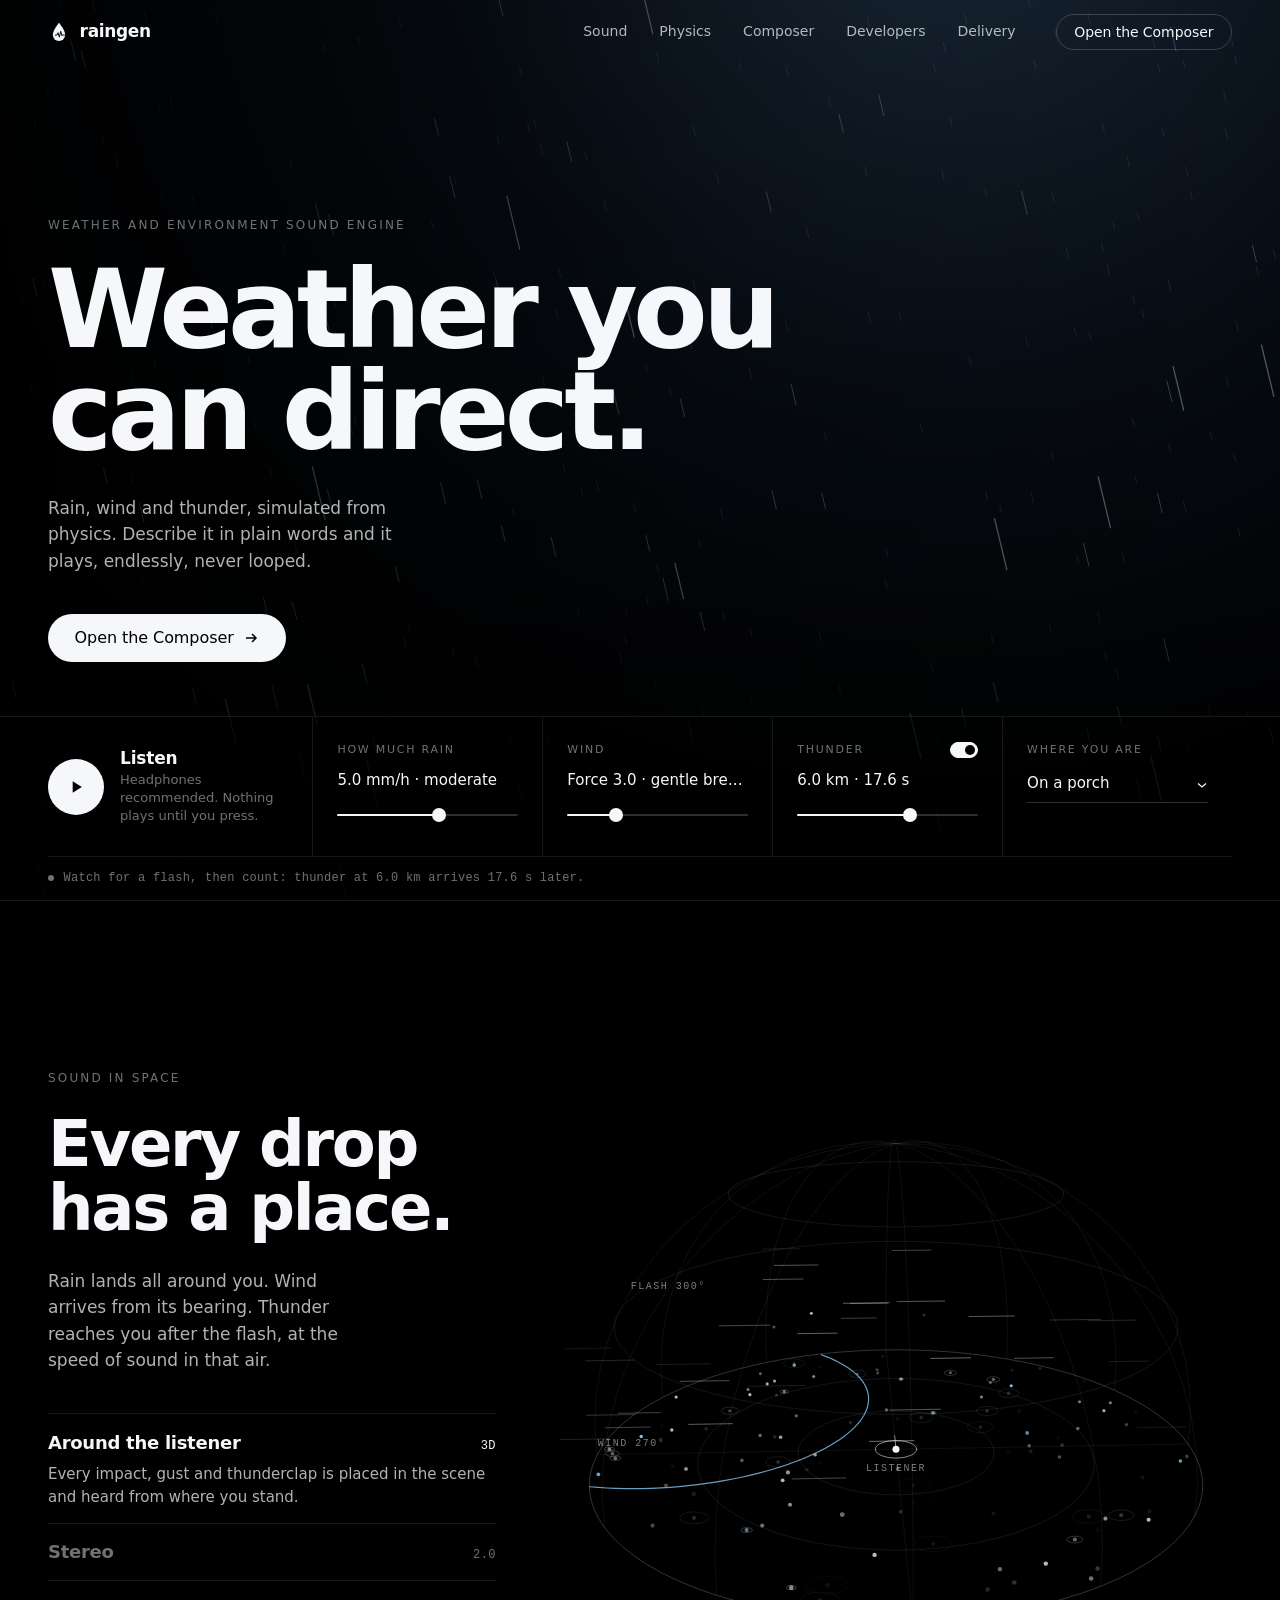
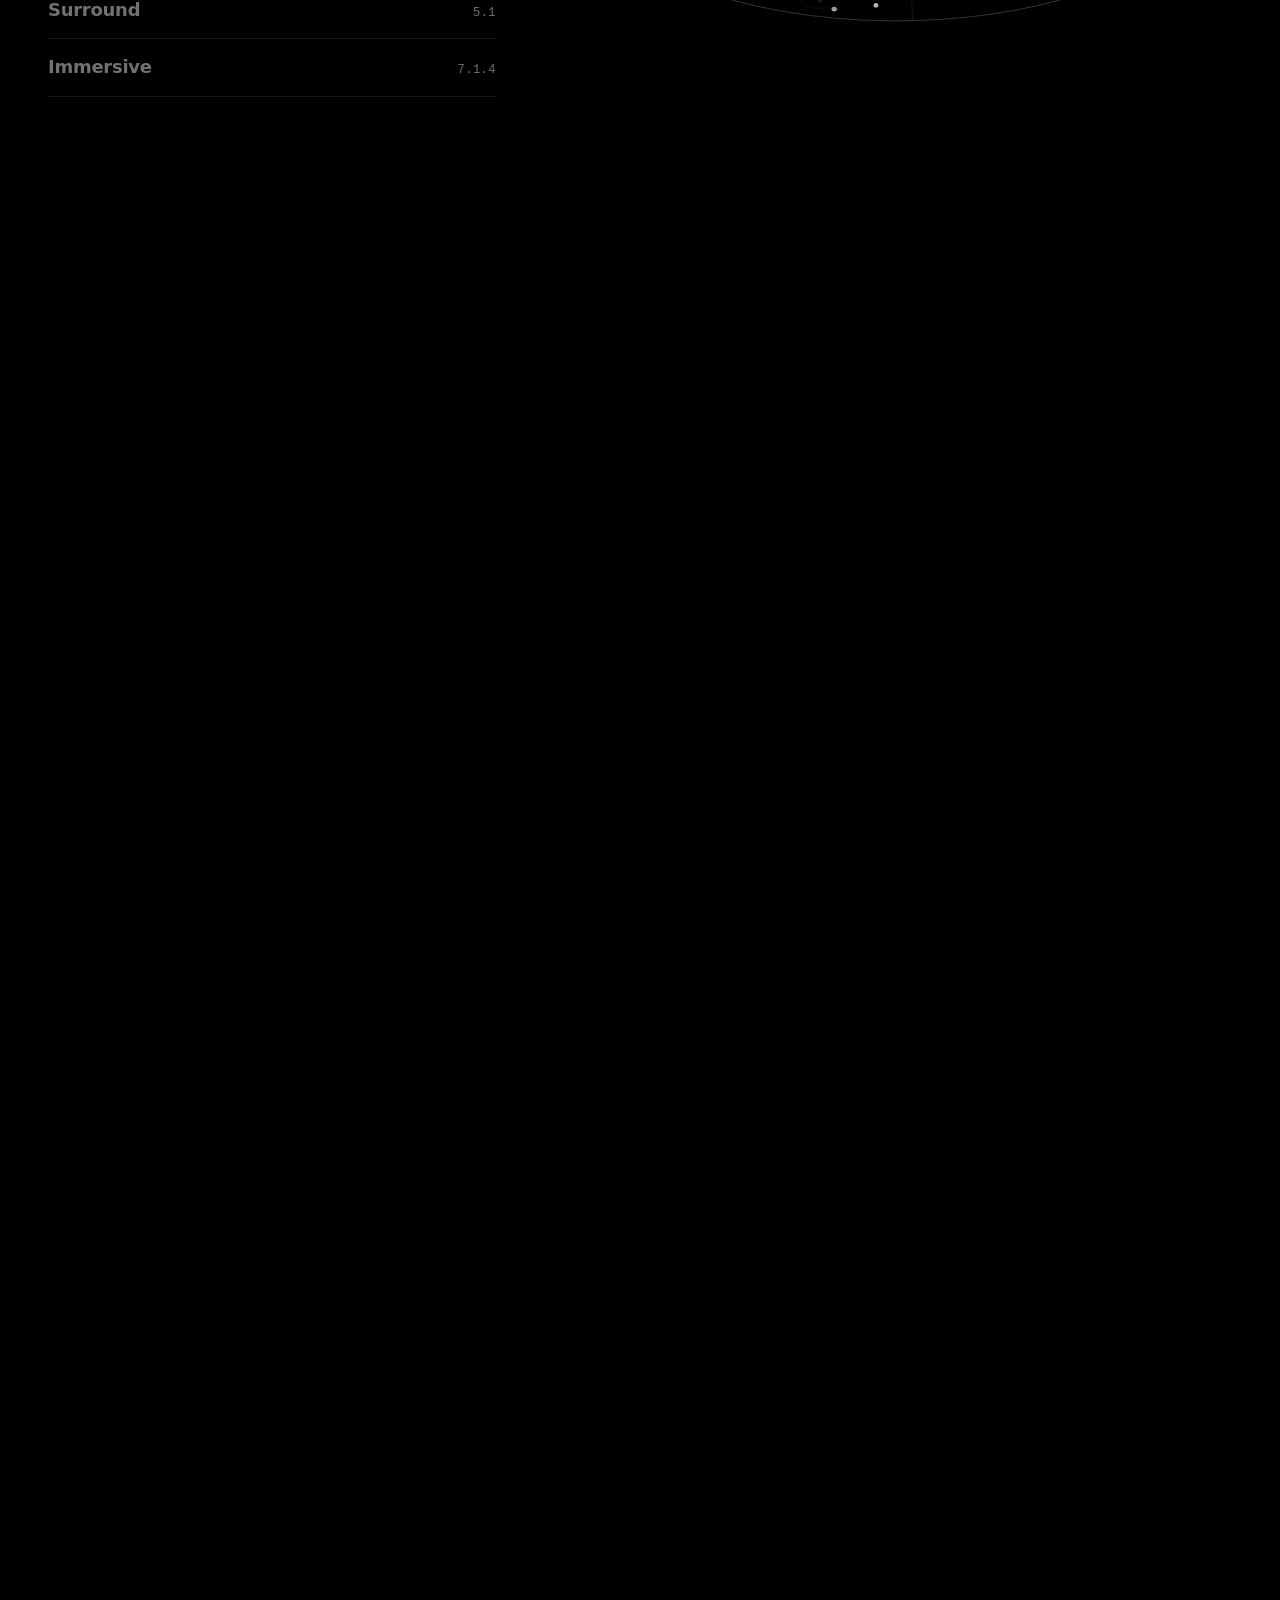
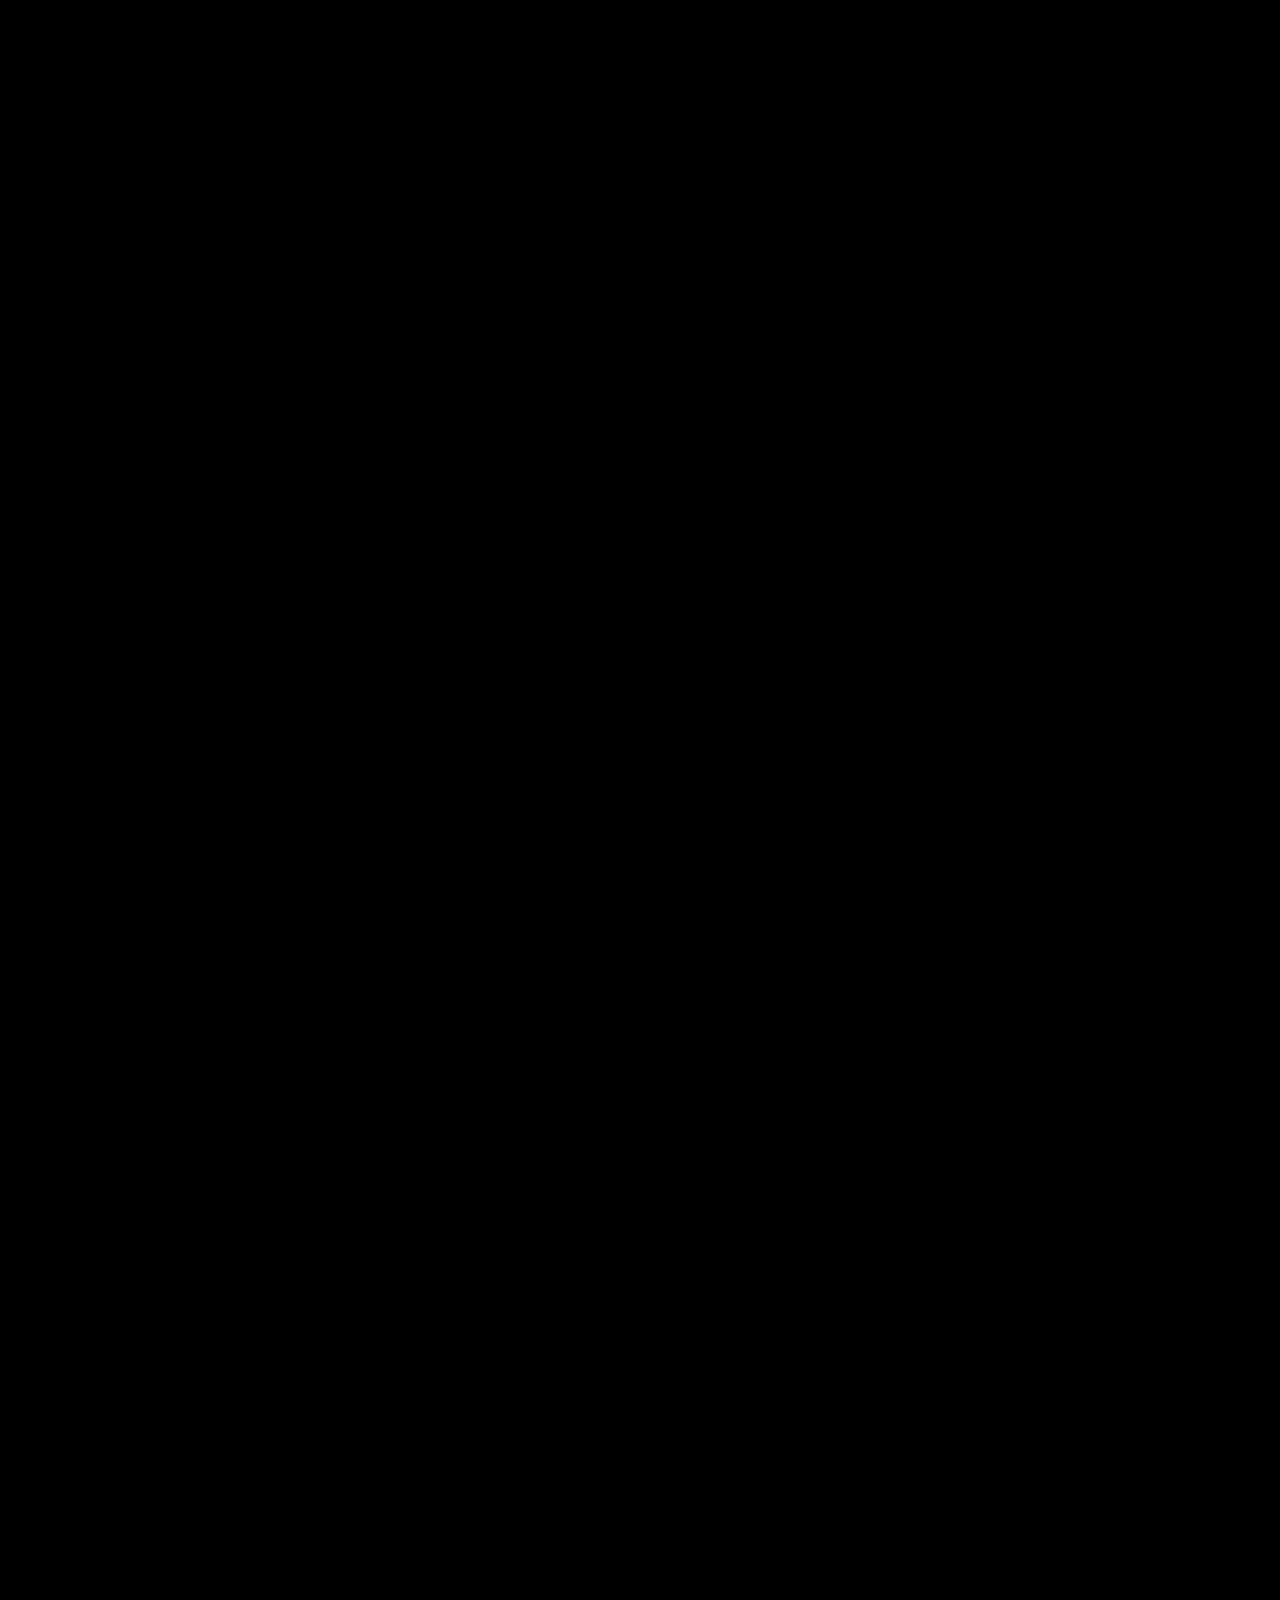
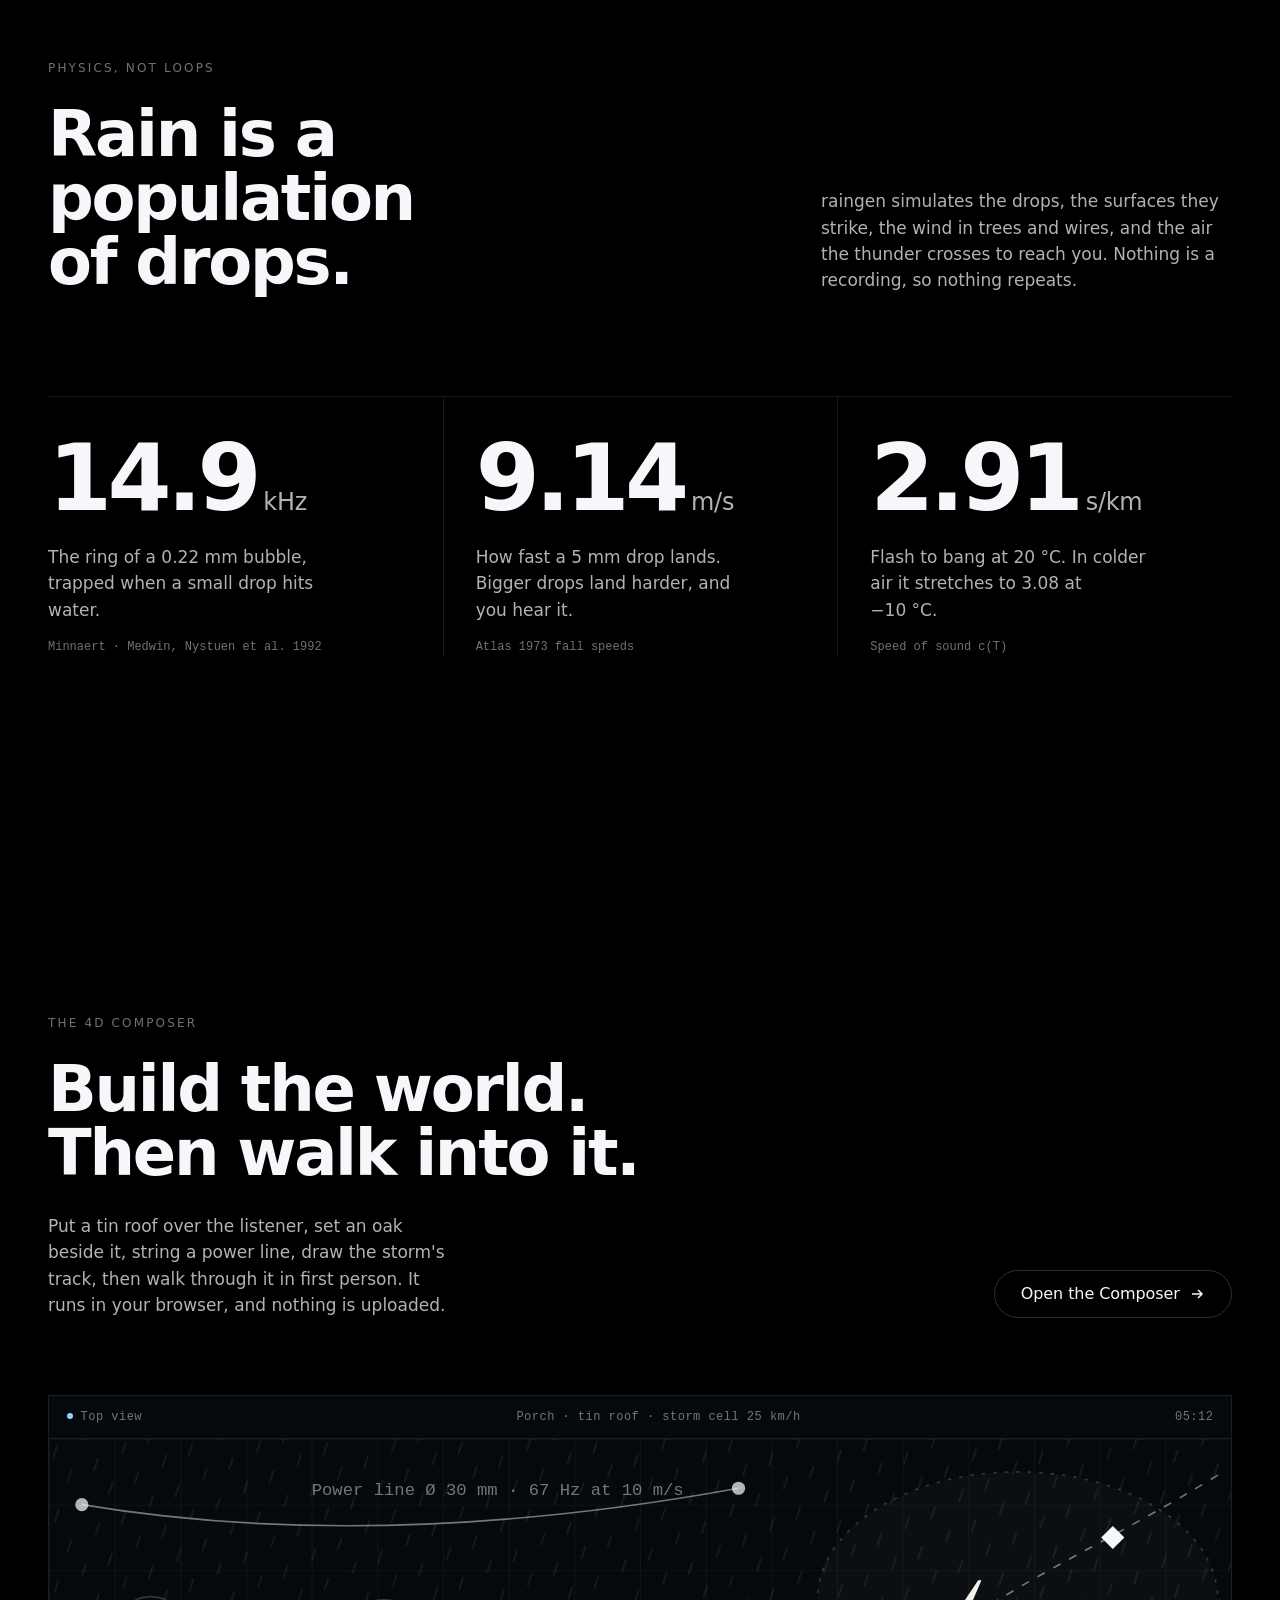
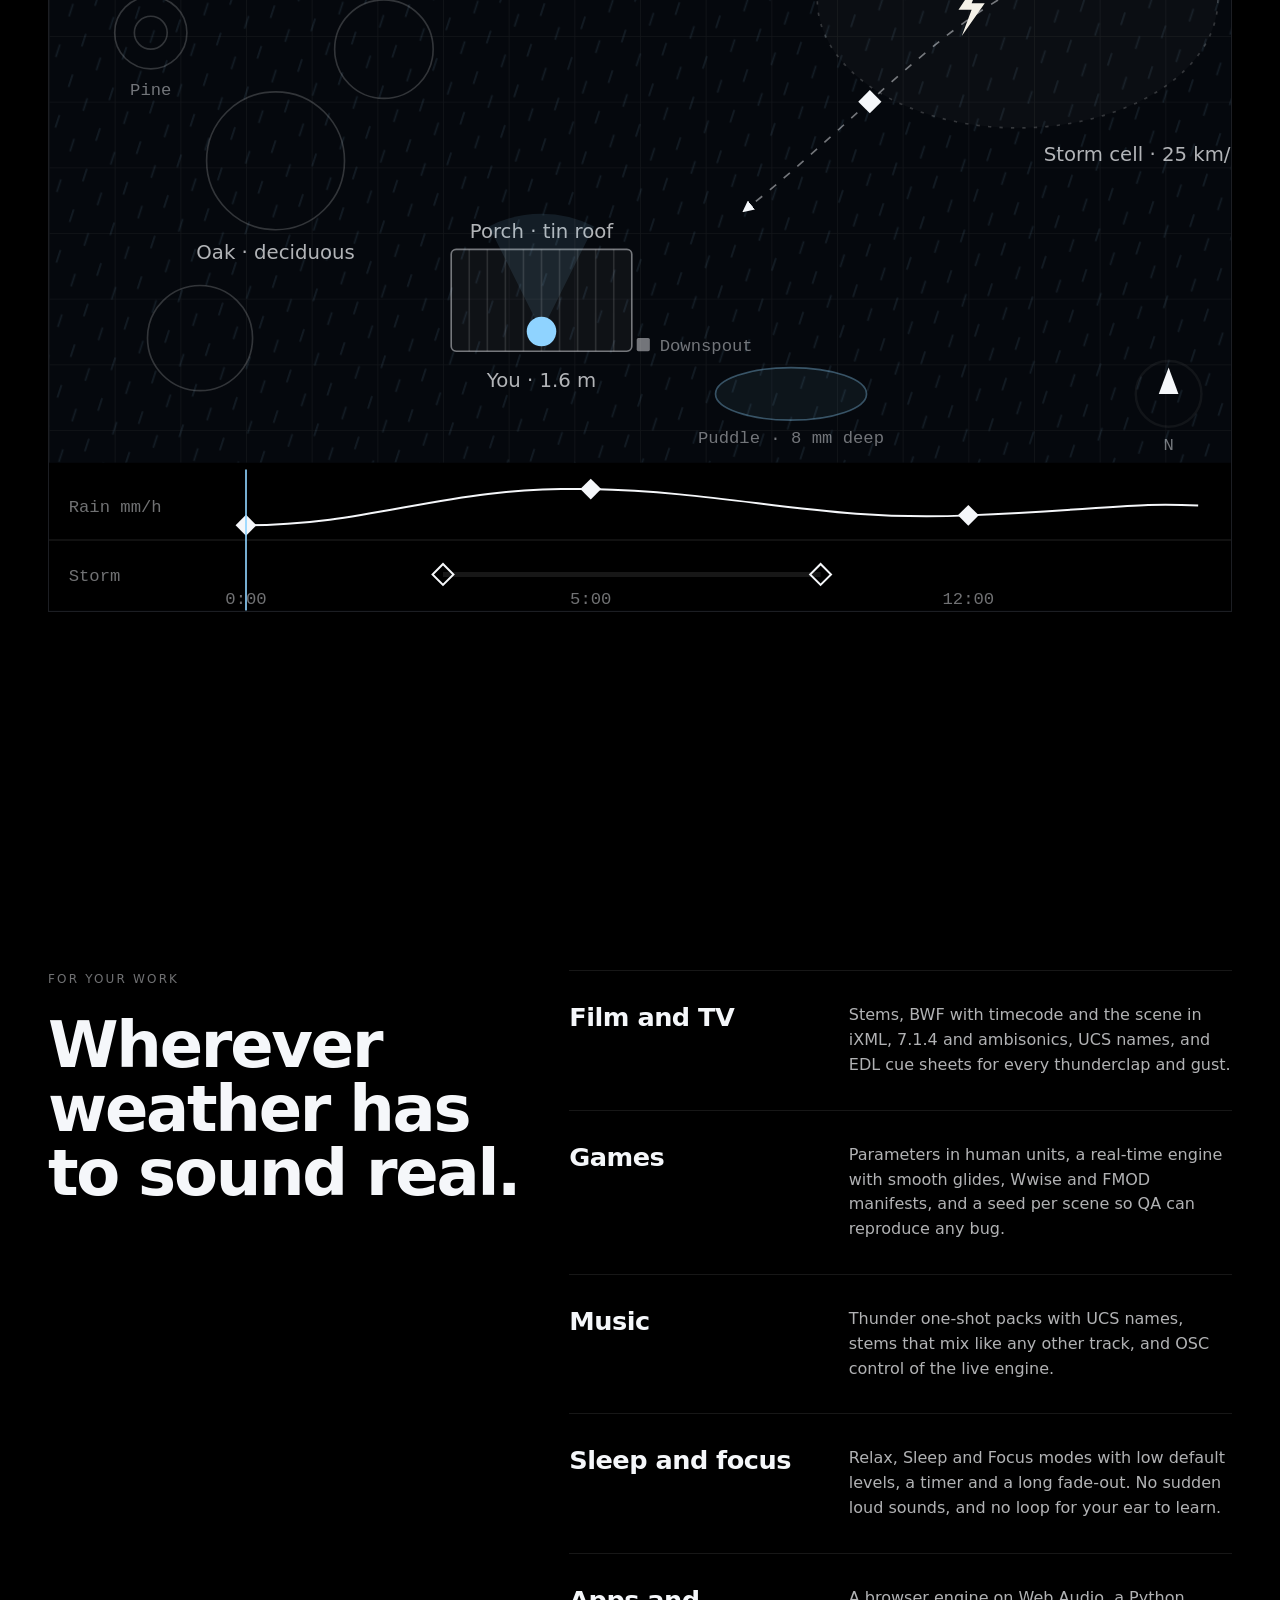
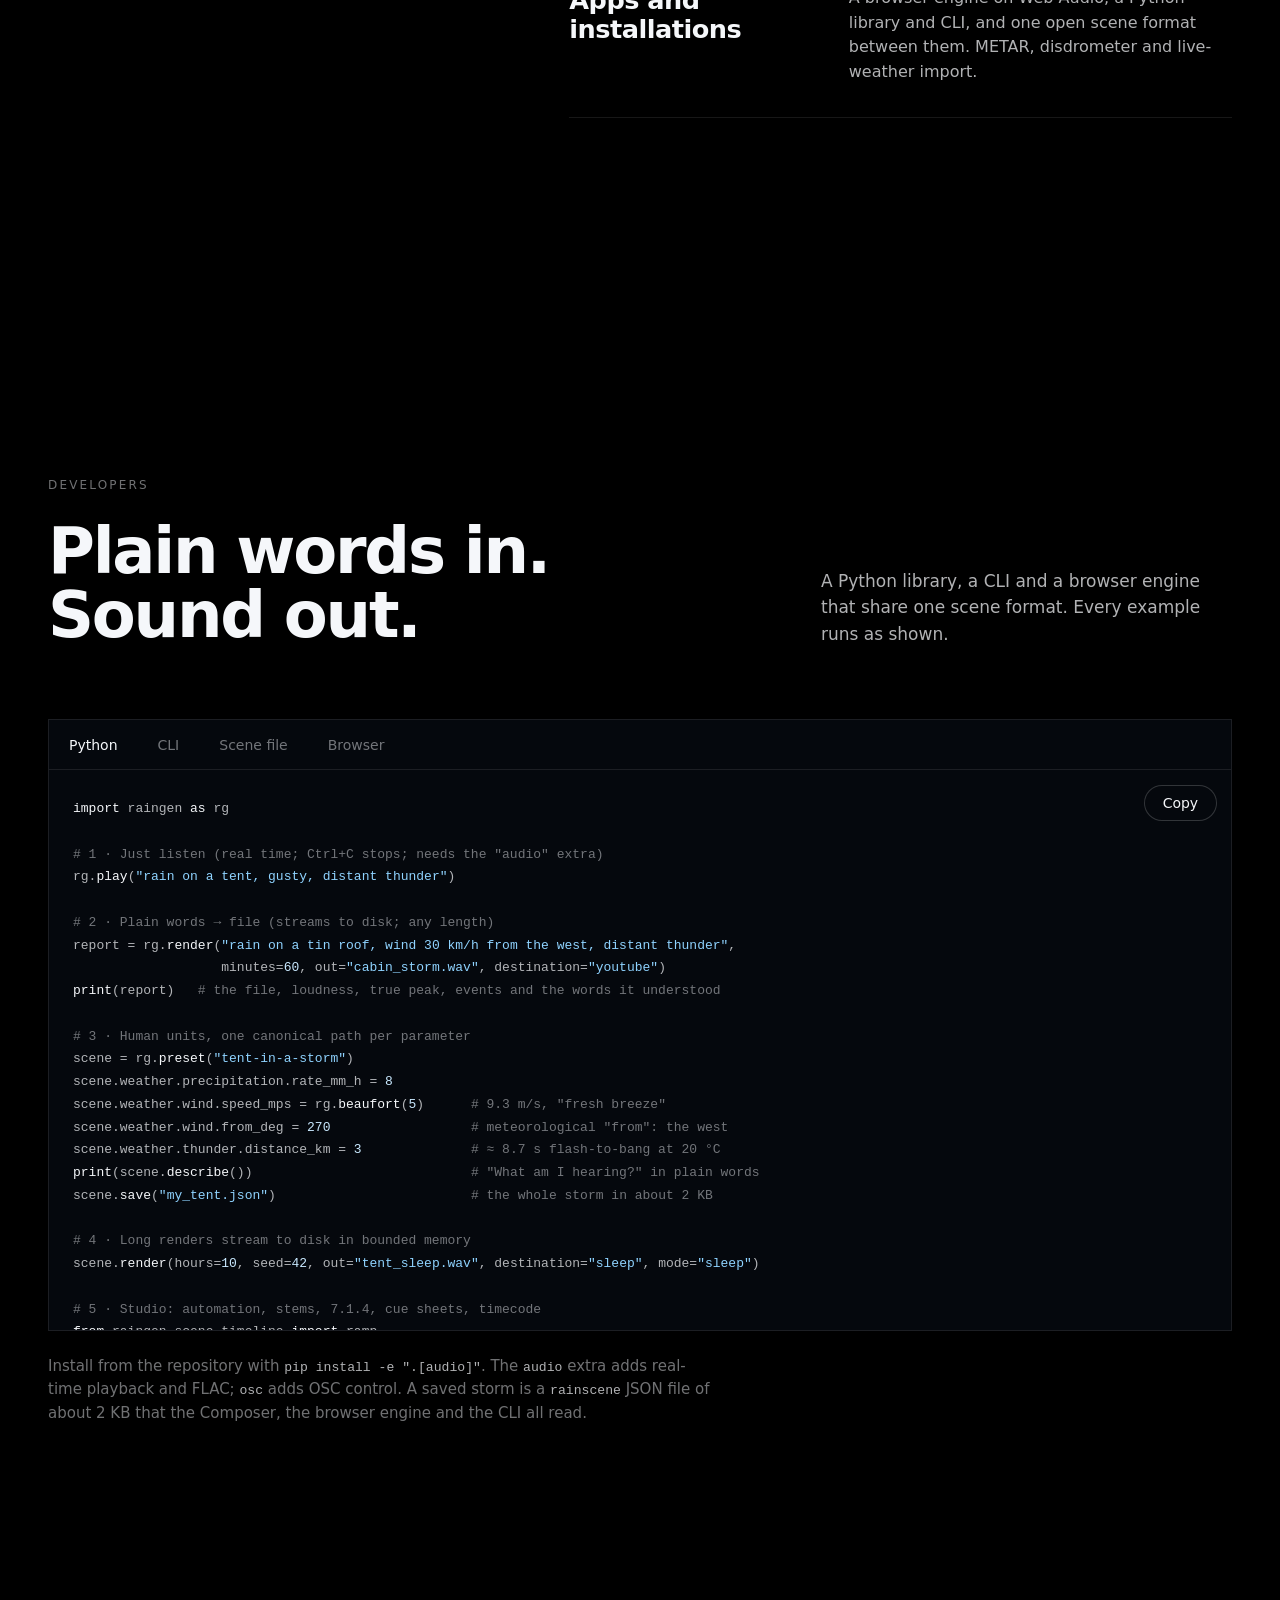
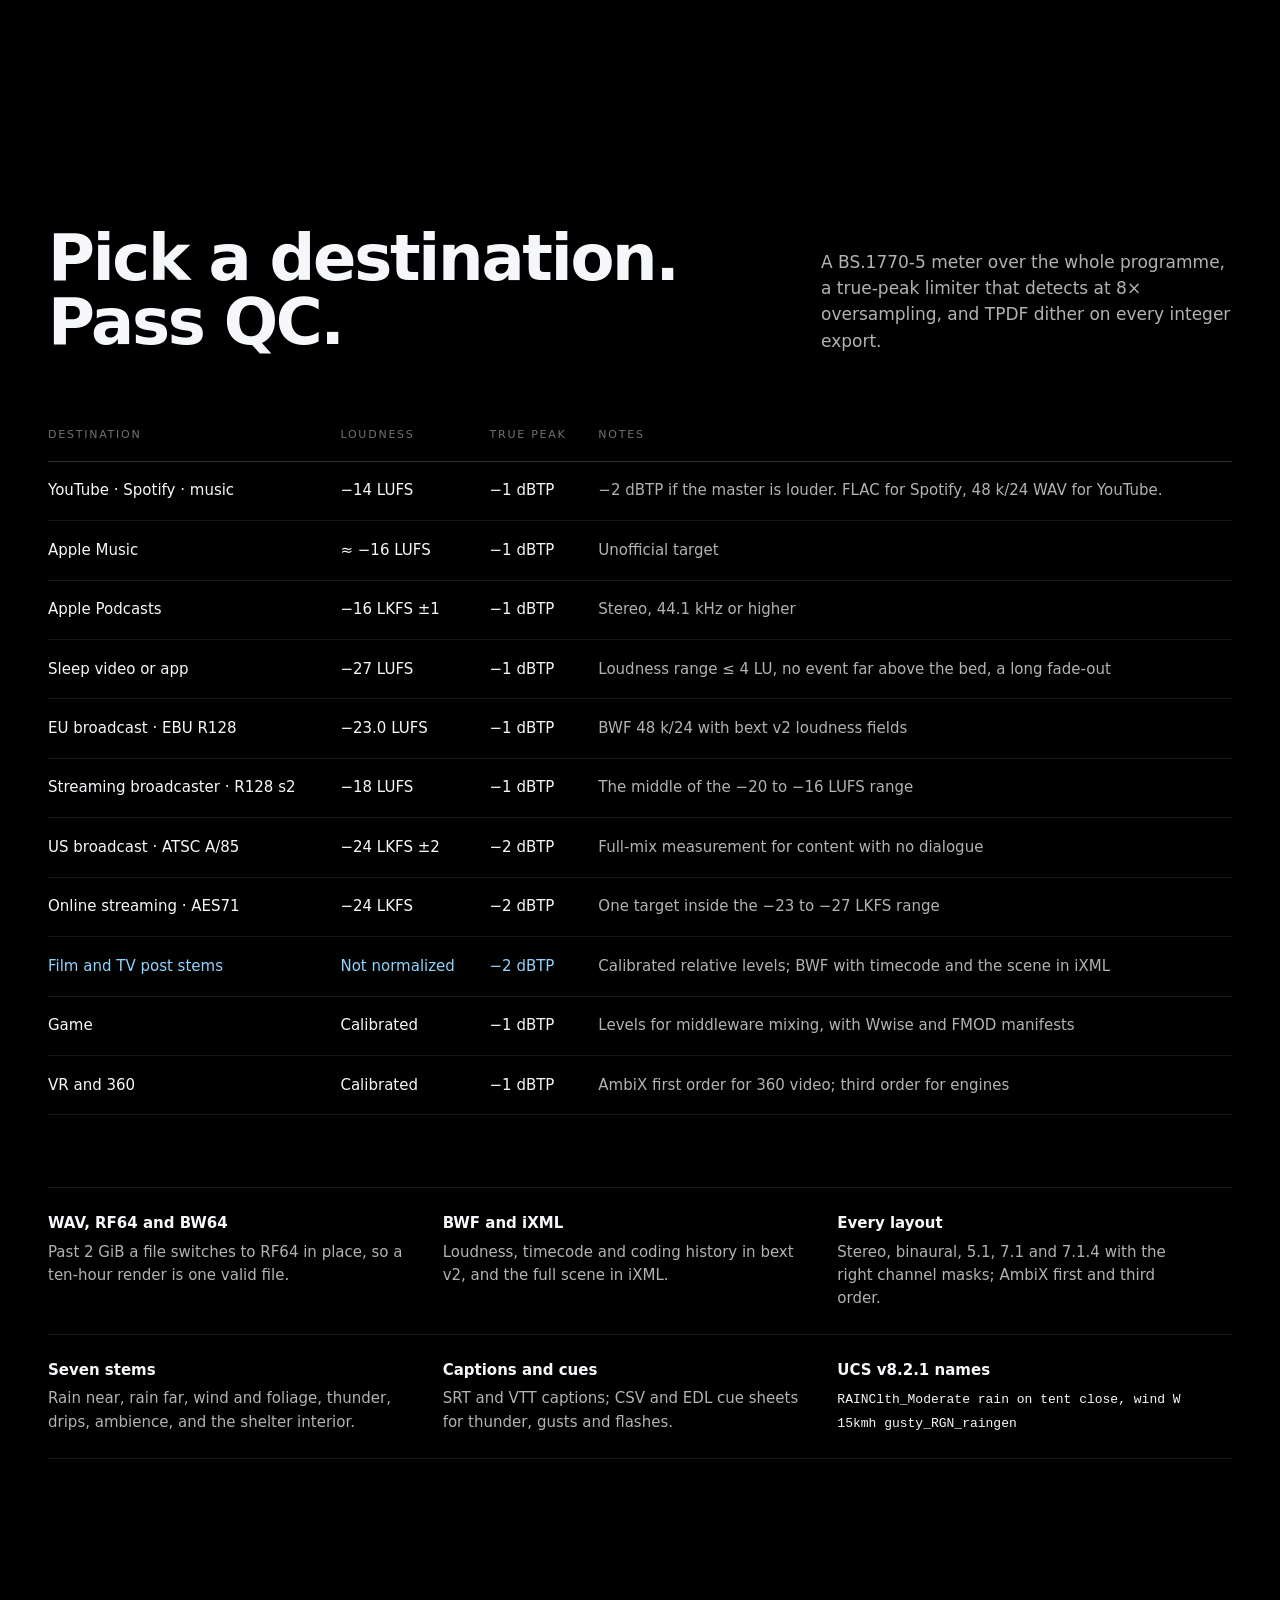
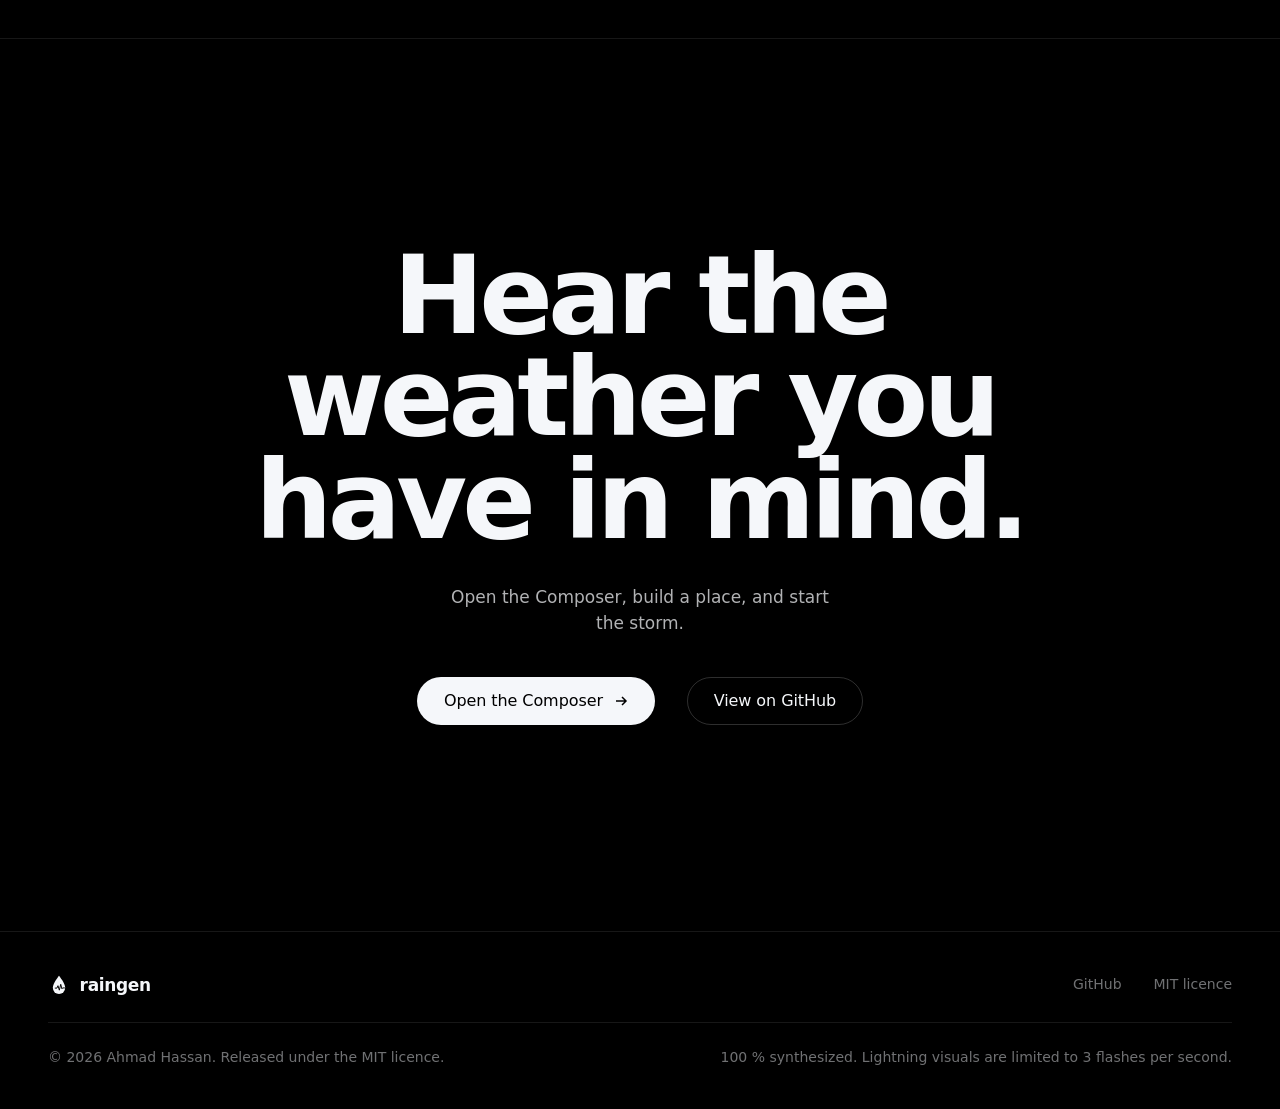
==== commit bb31caaf: "site: version the lazily loaded engine so browsers never run a stale copy The engine and its worklet" ====
--- a/site/index.html
+++ b/site/index.html
@@ -26,7 +26,7 @@
 <link rel="icon" href="assets/favicon.svg" type="image/svg+xml">
 <link rel="apple-touch-icon" href="assets/apple-touch-icon.png">
 <link rel="stylesheet" href="assets/site.css">
-<link rel="modulepreload" href="assets/landing.js">
+<link rel="modulepreload" href="assets/landing.js?v=20261117a">
 <script>document.documentElement.classList.add('js');</script>
 </head>
 <body>
@@ -462,6 +462,6 @@
   </div>
 </footer>
 
-<script type="module" src="assets/landing.js"></script>
+<script type="module" src="assets/landing.js?v=20261117a"></script>
 </body>
 </html>
